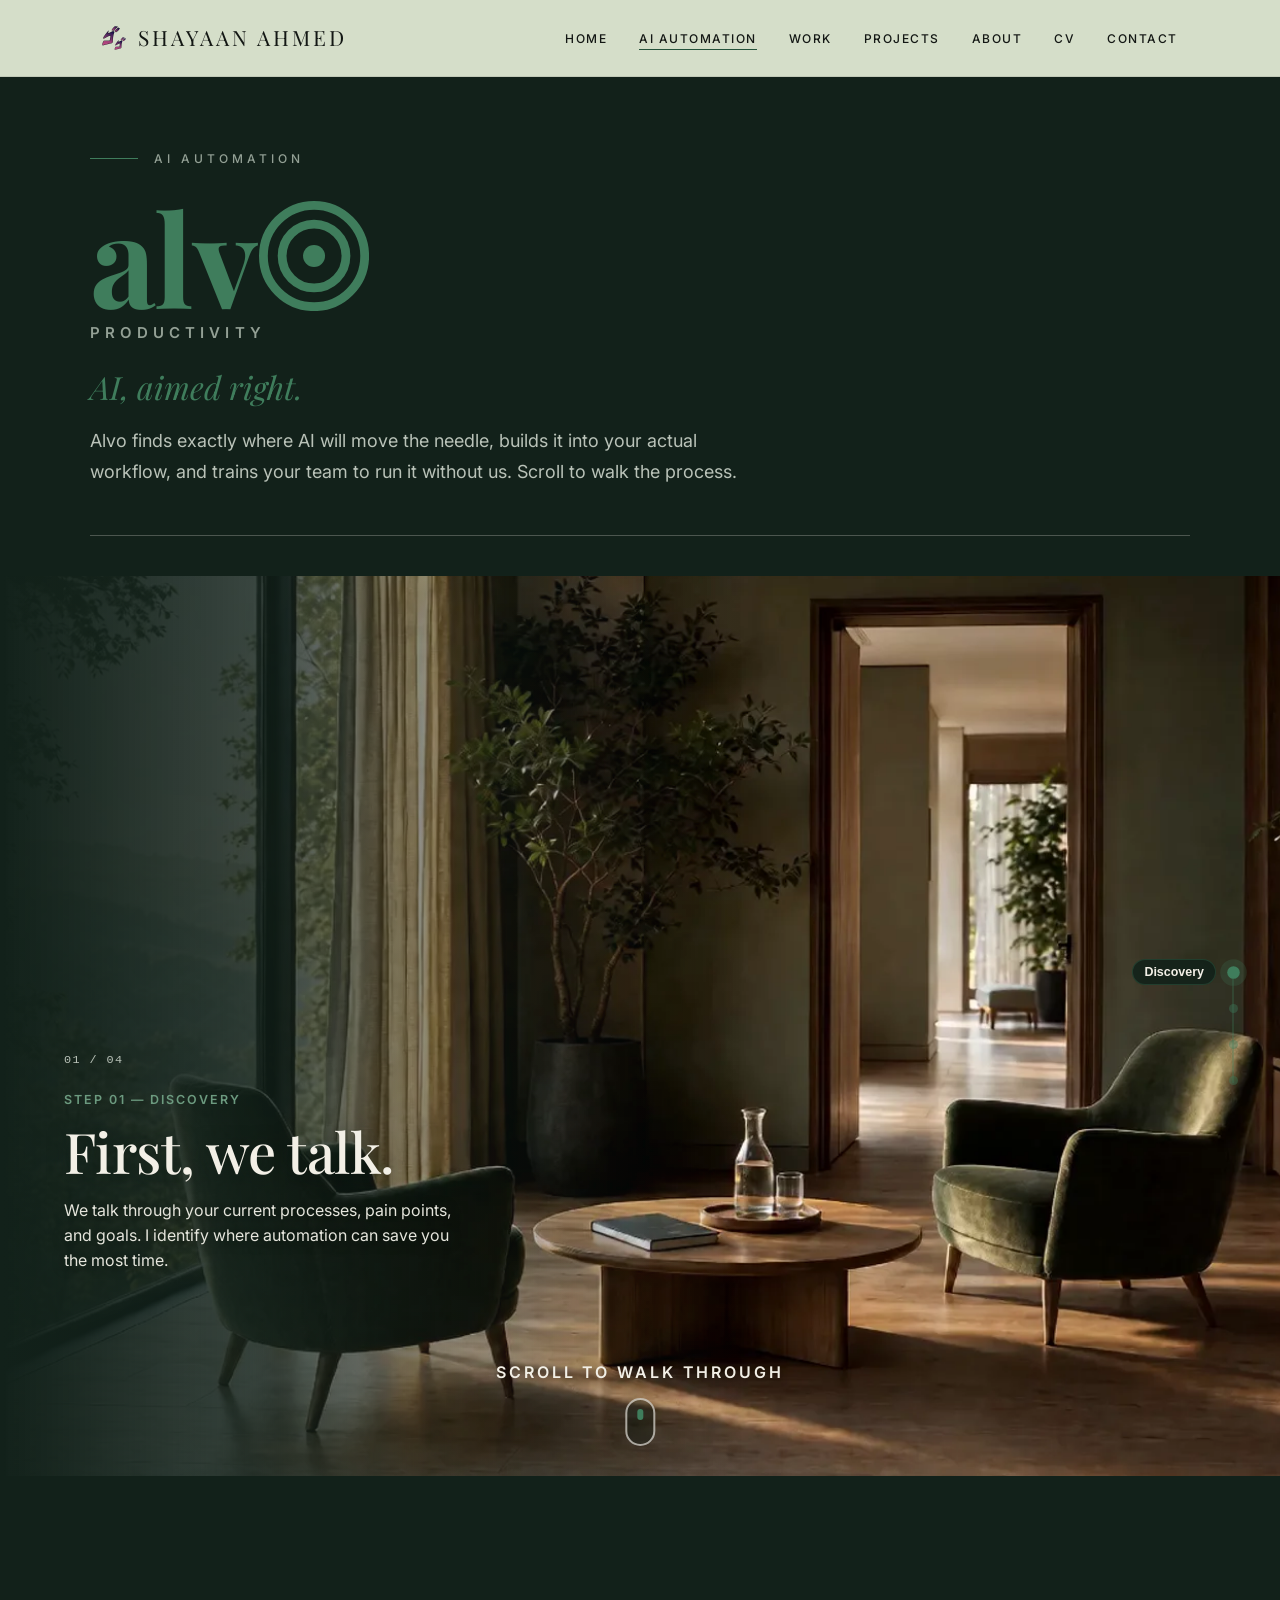
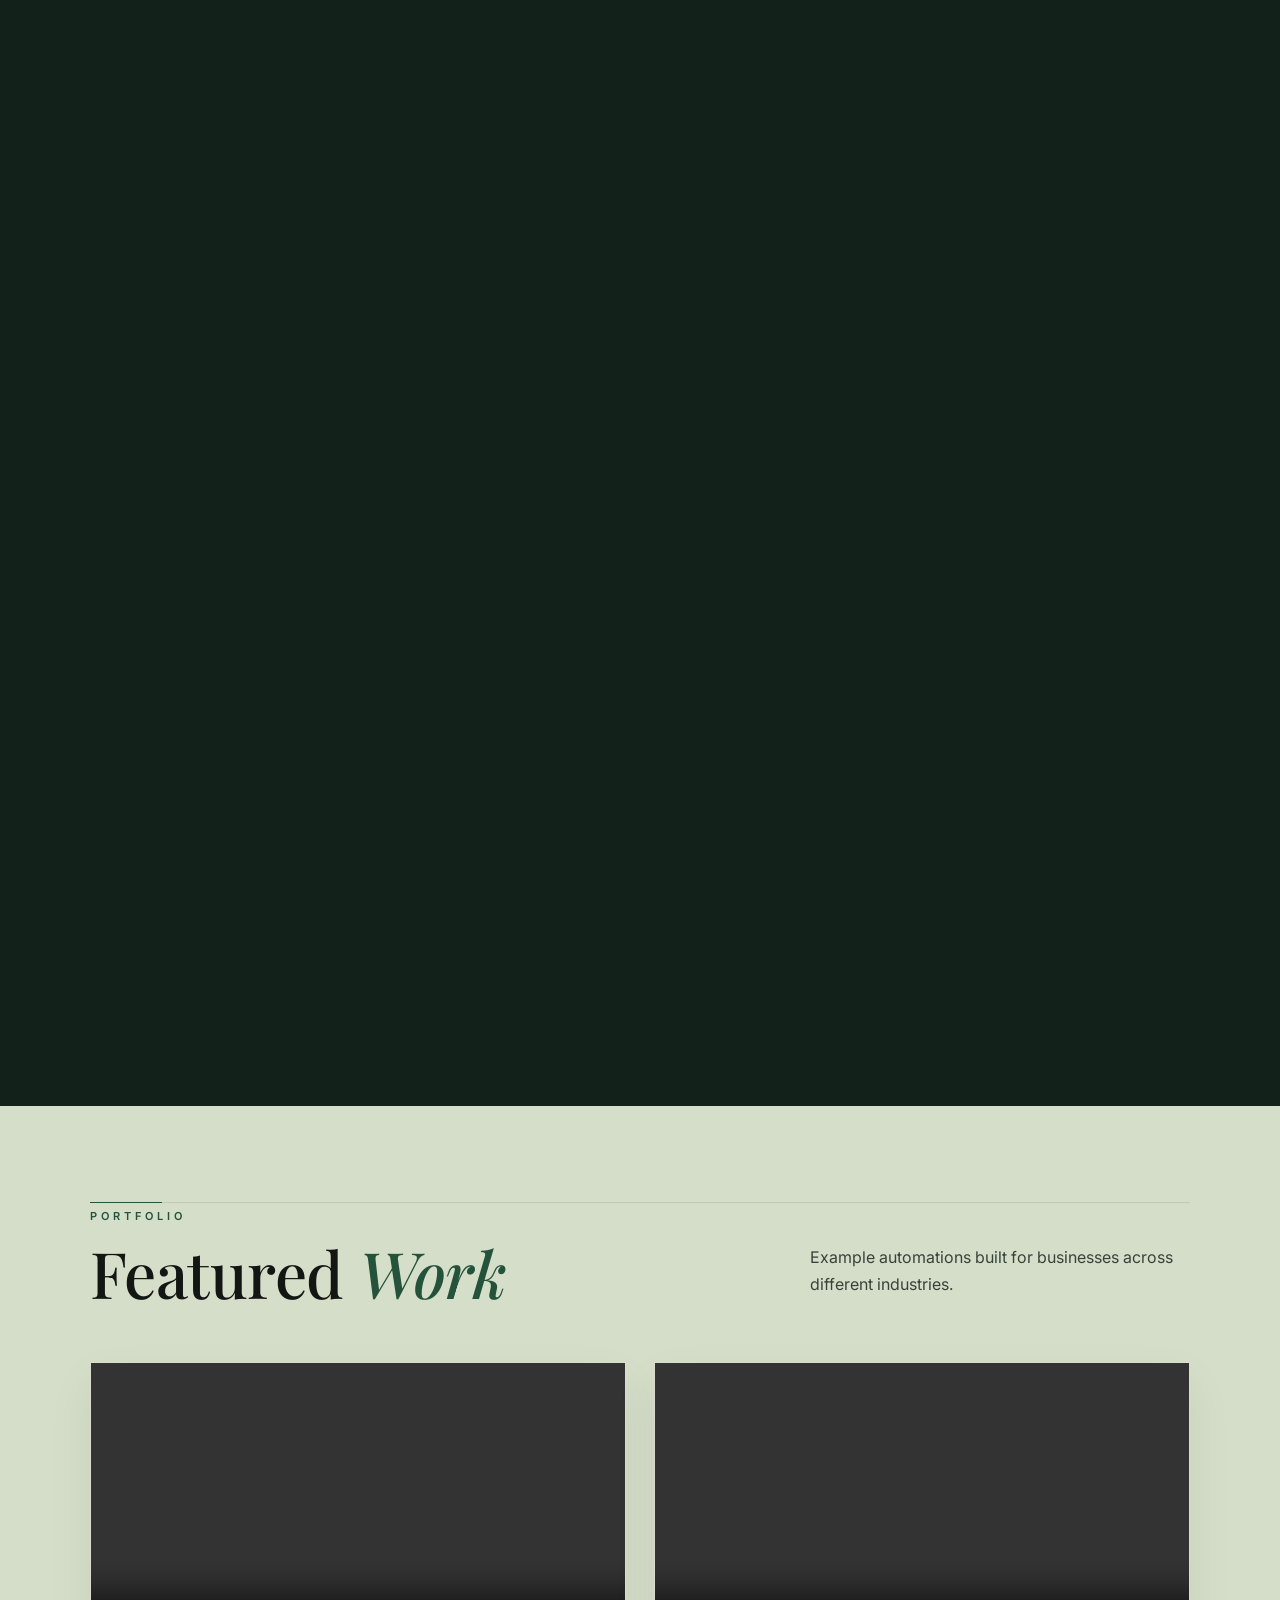
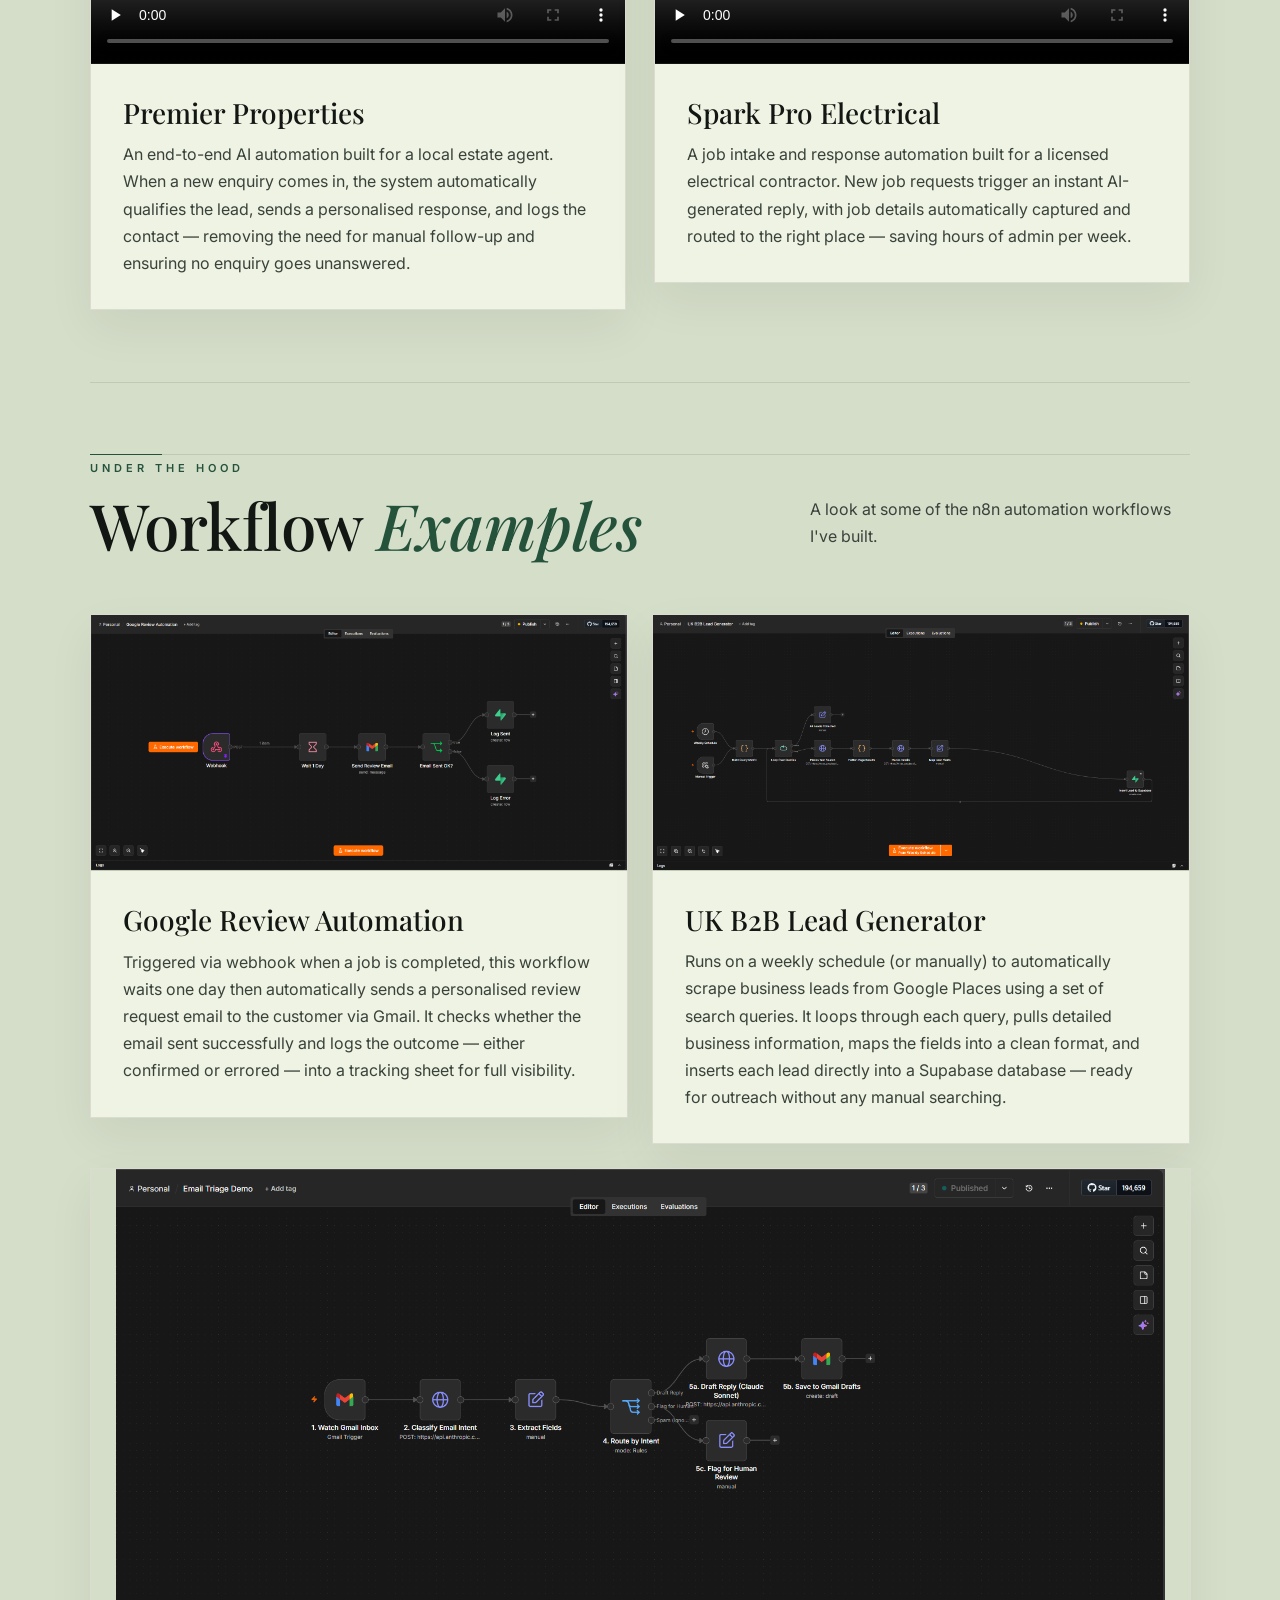
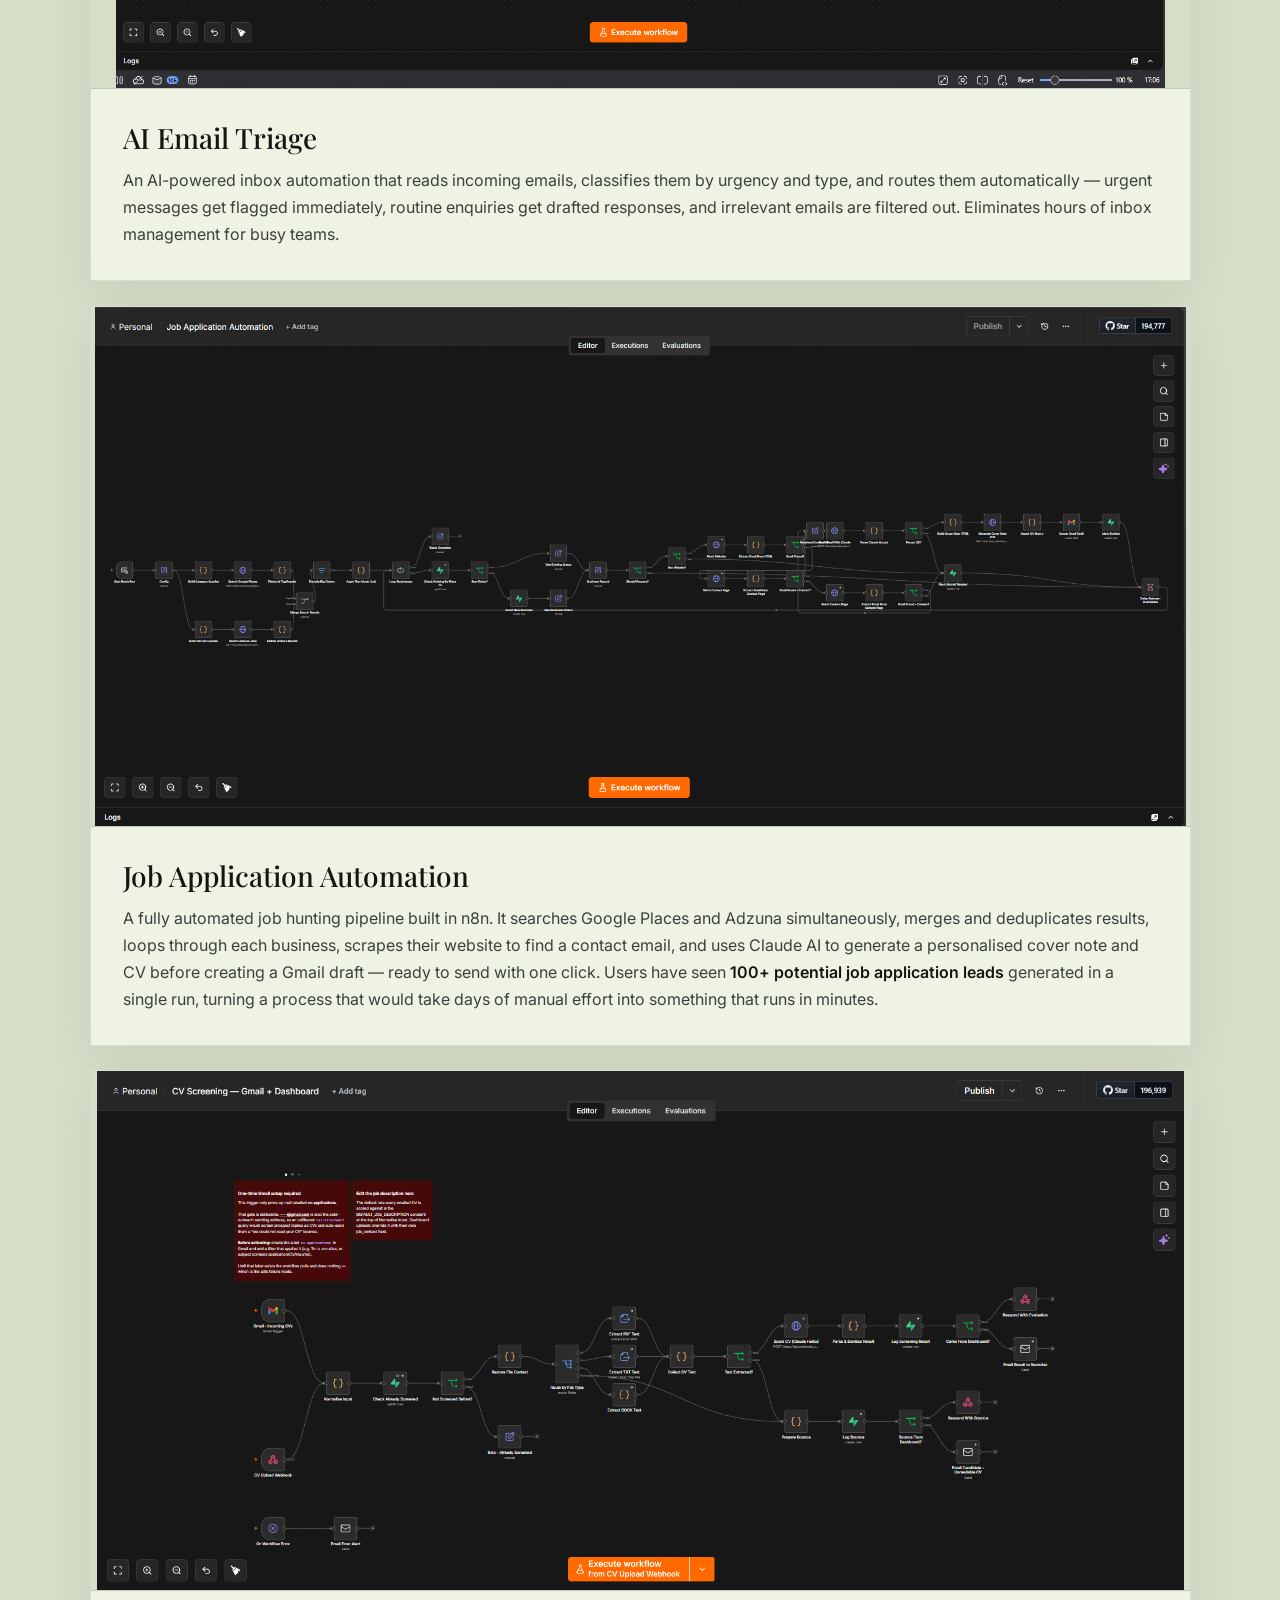
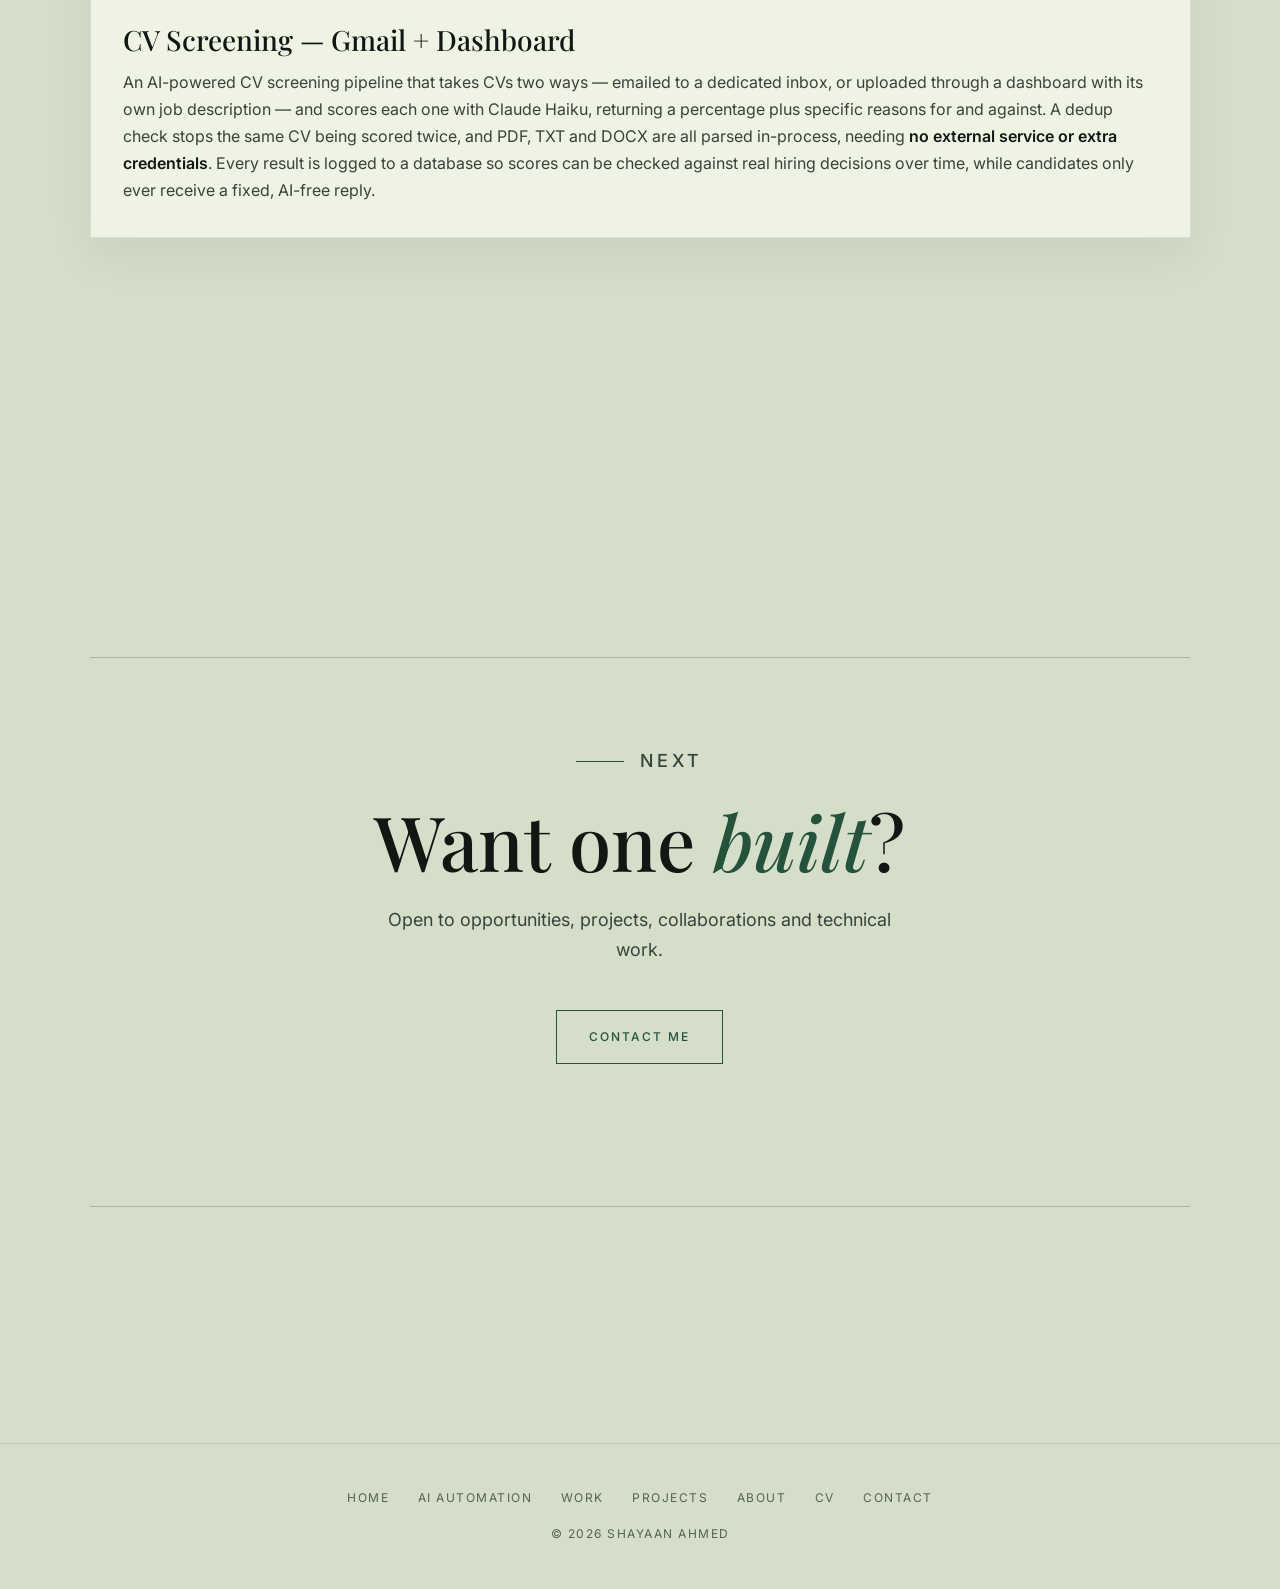
==== automation.html @ e262c00b "Add CV Screening (Gmail + Dashboard) showcase card to home + automation pages Co-Authored-By: Claude" ====
<!DOCTYPE html>
<html lang="en">
<head>
    <meta charset="UTF-8">
    <meta name="viewport" content="width=device-width, initial-scale=1.0">
    <meta name="description" content="AI Automation with Shayaan Ahmed — a scroll-driven walkthrough of the process, from discovery to handover.">
    <title>AI Automation | Shayaan Ahmed</title>
    <link rel="canonical" href="https://shayaanahm.github.io/automation.html">
    <meta property="og:type" content="website">
    <meta property="og:title" content="AI Automation | Shayaan Ahmed">
    <meta property="og:description" content="AI Automation with Shayaan Ahmed — a scroll-driven walkthrough of the process, from discovery to handover.">
    <meta property="og:url" content="https://shayaanahm.github.io/automation.html">
    <meta property="og:image" content="https://shayaanahm.github.io/me-outdoors.jpg">
    <meta name="twitter:card" content="summary_large_image">
    <meta name="twitter:title" content="AI Automation | Shayaan Ahmed">
    <meta name="twitter:description" content="AI Automation with Shayaan Ahmed — a scroll-driven walkthrough of the process, from discovery to handover.">
    <meta name="twitter:image" content="https://shayaanahm.github.io/me-outdoors.jpg">
    <link rel="preconnect" href="https://fonts.googleapis.com">
    <link rel="preconnect" href="https://fonts.gstatic.com" crossorigin>
    <link rel="stylesheet" href="https://fonts.googleapis.com/css2?family=Inter:wght@400;500;600;700&family=Playfair+Display:ital,wght@0,500;0,600;0,700;1,500;1,600&display=swap">
    <link rel="stylesheet" href="style.css">
    <link rel="stylesheet" href="home.css">
    <!-- Cloudflare Web Analytics -->
    <script type='module' src='https://static.cloudflareinsights.com/beacon.min.js' data-cf-beacon='{"token": "49c367f5f02a4841b81947715812f661"}'></script>
    <!-- End Cloudflare Web Analytics -->
</head>
<body>

<nav class="navbar">
    <a class="logo" href="index.html">
        <img src="JJBA.png" alt="Logo">
        <span>Shayaan Ahmed</span>
    </a>
    <div class="nav-links">
        <a href="index.html">Home</a>
        <a href="automation.html">AI Automation</a>
        <a href="#work">Work</a>
        <a href="index.html#projects">Projects</a>
        <a href="index.html#about">About</a>
        <a href="cv.html">CV</a>
        <a href="contact.html">Contact</a>
    </div>
</nav>

<!-- ===== AI Automation — the walkthrough =====
     Moved off the homepage 2026-07-17: this page exists to hold the
     walkthrough on its own, the way contact.html holds contact.
     world-scrub.js mounts the scrub engine into #world: a sticky 100vh
     view + a tall track; scroll drives the camera through one continuous
     photoreal walk of the process (Discovery → Design → Build →
     Handover; the last stop introduces the owner). Config lives with the
     scripts at the end of <body>. Copy = the real How It Works.

     The header strip is dark so it flows straight into the dark
     walkthrough below it — one continuous chapter, as it read on the
     homepage.
-->
<main>
    <!-- #automation stays scoped to the dark chapter (intro strip + world):
         home.css paints #automation with --panel, so anything inside it sits
         on dark. The closing band below is deliberately outside it — on dark
         its accent-outlined buttons would be green-on-dark-green. -->
    <section id="automation" aria-label="AI Automation — how I work, as a walkthrough">
        <div class="automation-intro panel-dark">
            <div class="container automation-intro-inner">
                <!-- Alvo Productivity brand lockup. Geometry is the real mark
                     from alvo/brand/logo/alvo-mark.svg (rings r92/r58/r20,
                     stroke 16) — the last letter of "alvo" IS the target mark.
                     Deliberately drawn in currentColor so it inherits this
                     site's accent green: the brand's terracotta #B5562C is NOT
                     imported, per the owner — brand identity, portfolio palette. -->
                <div class="page-header alvo-header reveal">
                    <p class="small-label">AI Automation</p>

                    <h1 class="alvo-lockup">
                        <span class="alvo-wordmark">
                            alv<svg class="alvo-mark" viewBox="0 0 200 200" aria-hidden="true" focusable="false">
                                <circle cx="100" cy="100" r="92" fill="none" stroke="currentColor" stroke-width="16"/>
                                <circle cx="100" cy="100" r="58" fill="none" stroke="currentColor" stroke-width="16"/>
                                <circle cx="100" cy="100" r="20" fill="currentColor"/>
                            </svg>
                        </span>
                        <span class="sr-only">Alvo Productivity</span>
                        <span class="alvo-suffix" aria-hidden="true">Productivity</span>
                    </h1>

                    <p class="alvo-tagline">AI, aimed right.</p>

                    <p class="section-intro">
                        Alvo finds exactly where AI will move the needle, builds it into your
                        actual workflow, and trains your team to run it without us.
                        Scroll to walk the process.
                    </p>
                </div>
            </div>
        </div>

        <div id="world"></div>
    </section>

    <!-- ============ Featured Work ============
         Moved off the homepage 2026-07-17: the walkthrough explains the
         process, so the systems it produces belong directly after it. -->
    <section id="work" class="work-section">
        <div class="container">
            <div class="section-row tight reveal">
                <h2 class="section-heading" data-label="Portfolio">Featured <em>Work</em></h2>
                <p class="section-sub">Example automations built for businesses across different industries.</p>
            </div>

            <div class="grid-2 work-grid">
                <div class="card media-card reveal">
                    <div class="work-media">
                        <!-- No poster: the source recording has a screen-recorder
                             HUD (stop button, timer) burned into every single
                             frame, start to end, so no frame extraction is
                             clean. preload="none" alone keeps the byte savings —
                             video downloads nothing until the visitor presses play. -->
                        <video controls preload="none" playsinline>
                            <source src="premier-properties.mp4" type="video/mp4">
                            Your browser does not support the video tag.
                        </video>
                    </div>
                    <div class="media-body">
                        <h3>Premier Properties</h3>
                        <p>An end-to-end AI automation built for a local estate agent. When a new enquiry comes in, the system automatically qualifies the lead, sends a personalised response, and logs the contact — removing the need for manual follow-up and ensuring no enquiry goes unanswered.</p>
                    </div>
                </div>
                <div class="card media-card reveal">
                    <div class="work-media">
                        <video controls preload="none" playsinline>
                            <source src="spark-pro-electrical.mp4" type="video/mp4">
                            Your browser does not support the video tag.
                        </video>
                    </div>
                    <div class="media-body">
                        <h3>Spark Pro Electrical</h3>
                        <p>A job intake and response automation built for a licensed electrical contractor. New job requests trigger an instant AI-generated reply, with job details automatically captured and routed to the right place — saving hours of admin per week.</p>
                    </div>
                </div>
            </div>
        </div>
    </section>

    <!-- ============ Workflow Examples ============
         Deliberately duplicated: this section also stays on the homepage.
         Edit BOTH copies, or they drift. -->
    <section id="workflows" class="wf-section">
        <div class="container">
            <div class="section-row reveal">
                <h2 class="section-heading" data-label="Under the Hood">Workflow <em>Examples</em></h2>
                <p class="section-sub">A look at some of the n8n automation workflows I've built.</p>
            </div>

            <div class="grid-2 wf-grid">
                <div class="card media-card reveal">
                    <img src="google-review-automation.png" alt="Google Review Automation workflow" loading="lazy" decoding="async" width="1872" height="890">
                    <div class="media-body">
                        <h3>Google Review Automation</h3>
                        <p>Triggered via webhook when a job is completed, this workflow waits one day then automatically sends a personalised review request email to the customer via Gmail. It checks whether the email sent successfully and logs the outcome — either confirmed or errored — into a tracking sheet for full visibility.</p>
                    </div>
                </div>
                <div class="card media-card reveal">
                    <img src="uk-b2b-lead-generator.png" alt="UK B2B Lead Generator workflow" loading="lazy" decoding="async" width="1867" height="886">
                    <div class="media-body">
                        <h3>UK B2B Lead Generator</h3>
                        <p>Runs on a weekly schedule (or manually) to automatically scrape business leads from Google Places using a set of search queries. It loops through each query, pulls detailed business information, maps the fields into a clean format, and inserts each lead directly into a Supabase database — ready for outreach without any manual searching.</p>
                    </div>
                </div>
                <div class="card media-card wide-card reveal">
                    <img src="email-triage-demo.png" alt="Email Triage Automation workflow" loading="lazy" decoding="async" width="1867" height="923">
                    <div class="media-body">
                        <h3>AI Email Triage</h3>
                        <p>An AI-powered inbox automation that reads incoming emails, classifies them by urgency and type, and routes them automatically — urgent messages get flagged immediately, routine enquiries get drafted responses, and irrelevant emails are filtered out. Eliminates hours of inbox management for busy teams.</p>
                    </div>
                </div>
                <div class="card media-card wide-card reveal">
                    <img src="job-application-automation.png" alt="Job Application Automation workflow" loading="lazy" decoding="async" width="1870" height="889">
                    <div class="media-body">
                        <h3>Job Application Automation</h3>
                        <p>A fully automated job hunting pipeline built in n8n. It searches Google Places and Adzuna simultaneously, merges and deduplicates results, loops through each business, scrapes their website to find a contact email, and uses Claude AI to generate a personalised cover note and CV before creating a Gmail draft — ready to send with one click. Users have seen <strong>100+ potential job application leads</strong> generated in a single run, turning a process that would take days of manual effort into something that runs in minutes.</p>
                    </div>
                </div>
                <div class="card media-card wide-card reveal">
                    <img src="cv-screening-automation.png" alt="CV Screening automation workflow" loading="lazy" decoding="async" width="1773" height="846">
                    <div class="media-body">
                        <h3>CV Screening — Gmail + Dashboard</h3>
                        <p>An AI-powered CV screening pipeline that takes CVs two ways — emailed to a dedicated inbox, or uploaded through a dashboard with its own job description — and scores each one with Claude Haiku, returning a percentage plus specific reasons for and against. A dedup check stops the same CV being scored twice, and PDF, TXT and DOCX are all parsed in-process, needing <strong>no external service or extra credentials</strong>. Every result is logged to a database so scores can be checked against real hiring decisions over time, while candidates only ever receive a fixed, AI-free reply.</p>
                    </div>
                </div>
            </div>
        </div>
    </section>

    <section class="closing">
        <div class="container">
            <div class="cta-band reveal">
                <p class="small-label">Next</p>
                <h2>Want one <em>built</em>?</h2>
                <p>Open to opportunities, projects, collaborations and technical work.</p>
                <p class="page-actions">
                    <a class="button button--accent" href="contact.html">Contact Me</a>
                </p>
            </div>
        </div>
    </section>
</main>


<footer class="footer">
    <div class="footer-links">
        <a href="index.html">Home</a>
        <a href="automation.html">AI Automation</a>
        <a href="#work">Work</a>
        <a href="index.html#projects">Projects</a>
        <a href="index.html#about">About</a>
        <a href="cv.html">CV</a>
        <a href="contact.html">Contact</a>
    </div>
    <p>&copy; 2026 Shayaan Ahmed</p>
</footer>

<script src="world-scrub.js"></script>
<script src="script.js"></script>
<script>
// The AI Automation walkthrough: one continuous photoreal walk, scroll-
// scrubbed. Step copy is the real "How It Works"; the last stop
// introduces the owner. Track lengths trimmed — the earlier pacing was
// reported as taking too long to get through.
mountScrollWorld(document.getElementById('world'), {
    hint: 'scroll to walk through',
    diveScroll: 1.45,
    crossfade: 0.1,
    sections: [
        {
            id: 'sw-discovery', label: 'Discovery',
            still: 'world/discovery.webp',
            clip: 'world/discovery.mp4', clipMobile: 'world/discovery-m.mp4',
            accent: '#3f7d5c', scroll: 1.6, linger: 0.35,
            eyebrow: 'Step 01 — Discovery', title: 'First, we talk.',
            body: 'We talk through your current processes, pain points, and goals. I identify where automation can save you the most time.'
        },
        {
            id: 'sw-design', label: 'Design',
            still: 'world/design.webp',
            clip: 'world/design.mp4', clipMobile: 'world/design-m.mp4',
            accent: '#3f7d5c', linger: 0.3,
            eyebrow: 'Step 02 — Design', title: 'Then I map the system.',
            body: 'I map out the automation architecture — tools, triggers, logic, and integrations — and walk you through the plan before building anything.'
        },
        {
            id: 'sw-build', label: 'Build',
            still: 'world/build.webp',
            clip: 'world/build.mp4', clipMobile: 'world/build-m.mp4',
            // Was falling through to diveScroll (1.45) — the shortest leg of the
            // four, which rushed the walk through the build lab. Longest now.
            accent: '#3f7d5c', scroll: 1.95, linger: 0.3,
            eyebrow: 'Step 03 — Build', title: 'Then I build it.',
            body: 'I build and test the workflow end-to-end, handling edge cases and making sure everything runs reliably.'
        },
        {
            id: 'sw-handover', label: 'Handover',
            still: 'world/handover.webp',
            clip: 'world/handover.mp4', clipMobile: 'world/handover-m.mp4',
            accent: '#3f7d5c', scroll: 1.7, linger: 0.4,
            eyebrow: 'Step 04 — Handover', title: "Yours to keep. I'm Shayaan.",
            body: 'I hand over the finished system with documentation so you can understand and maintain it — or I can manage it ongoing.',
            cta: { primary: { label: 'Meet me', href: 'index.html#about' }, secondary: { label: 'Get in touch', href: 'contact.html' } }
        }
    ],
    connectors: []
});
</script>
</body>
</html>
---- style.css ----
/* Google Fonts is loaded from <head> via preconnect + <link rel="stylesheet">
   on every page, not @import here. @import is the slowest way to pull in a
   webfont: the browser has to fetch and parse this file, discover the
   import, fetch Google's CSS from fonts.googleapis.com, then discover the
   actual font URLs and fetch THOSE from a second origin, fonts.gstatic.com —
   three serial round trips with no head start. A <link> in <head> lets the
   browser discover and start that chain immediately, in parallel with
   everything else, and the preconnect hints remove the connection-setup cost
   from the critical path entirely. */

/* ============================================================
   Design tokens — editorial layout system.
   2026-07-16: ivory / near-black / deep forest green + dark panels
   (--panel*); Playfair headings kept.
   ============================================================ */
:root {
    /* 2026-07-16 palette: sage ground + near-black ink + deep forest
       green. The world section is dark full-bleed photoreal, so the
       page ground no longer needs to match any clip background. */
    --bg: #d5dec9;
    --bg-card: #eff3e3;
    --ink: #131714;
    --ink-soft: #39423b;
    --ink-muted: #576156;
    --line: rgba(20, 24, 26, 0.1);
    --line-strong: rgba(20, 24, 26, 0.22);
    --accent: #24523b;
    --accent-soft: rgba(36, 82, 59, 0.08);
    --accent-bright: #3f7d5c;
    --panel: #12211a;
    --panel-ink: #f2efe6;
    --panel-ink-soft: #b9c2b8;
    --shadow: 0 18px 45px rgba(10, 20, 15, 0.06);
    --shadow-hover: 0 28px 60px rgba(10, 20, 15, 0.12);
    --ease: cubic-bezier(0.22, 1, 0.36, 1);
}

* {
    margin: 0;
    padding: 0;
    box-sizing: border-box;
}

html {
    scroll-behavior: smooth;
}

body {
    background: var(--bg);
    color: var(--ink);
    font-family: 'Inter', sans-serif;
    line-height: 1.7;
    -webkit-font-smoothing: antialiased;
}

::selection {
    background: var(--ink);
    color: var(--bg);
}

/* ---------- Navigation ---------- */
.navbar {
    width: 100%;
    padding: 20px 8%;
    display: flex;
    justify-content: space-between;
    align-items: center;
    /* solid-ish bg instead of backdrop-filter: blur is a per-scroll-frame
       repaint and the main source of scroll jank on integrated GPUs */
    background: var(--bg);
    border-bottom: 1px solid var(--line);
    position: sticky;
    top: 0;
    z-index: 999;
}

.logo {
    display: flex;
    align-items: center;
    gap: 12px;
    font-family: 'Playfair Display', serif;
    font-size: 21px;
    letter-spacing: 3px;
    text-transform: uppercase;
    color: var(--ink);
    text-decoration: none;
    flex-shrink: 0;
    transition: opacity 0.3s;
}

.logo:hover {
    opacity: 0.7;
}

.logo img {
    width: 24px;
    height: 24px;
    min-width: 24px;
    object-fit: contain;
    display: block;
}

.logo span {
    white-space: nowrap;
}

.nav-links a {
    color: var(--ink);
    text-decoration: none;
    margin-left: 28px;
    font-size: 12px;
    font-weight: 500;
    letter-spacing: 1.5px;
    text-transform: uppercase;
    position: relative;
    padding-bottom: 4px;
    transition: color 0.3s;
}

.nav-links a::after {
    content: "";
    width: 0;
    height: 1px;
    background: var(--accent);
    position: absolute;
    left: 0;
    bottom: 0;
    transition: width 0.35s var(--ease);
}

.nav-links a:hover::after,
.nav-links a.active::after {
    width: 100%;
}

.nav-links a.active {
    color: var(--ink);
}

/* ---------- Layout ---------- */
.container {
    width: 86%;
    max-width: 1180px;
    margin: auto;
    padding: 96px 0;
}

/* ---------- Small label (editorial kicker with dash) ---------- */
/* Visually hidden but still read aloud — for text a sighted reader gets from
   a graphic (e.g. the Alvo lockup, where the logo carries the name). */
.sr-only {
    position: absolute;
    width: 1px;
    height: 1px;
    padding: 0;
    margin: -1px;
    overflow: hidden;
    clip: rect(0, 0, 0, 0);
    white-space: nowrap;
    border: 0;
}

.small-label {
    font-size: 12px;
    letter-spacing: 4px;
    text-transform: uppercase;
    margin-bottom: 32px;
    color: var(--ink-muted);
    font-weight: 500;
    display: flex;
    align-items: center;
    gap: 16px;
}

.small-label::before {
    content: "";
    width: 48px;
    height: 1px;
    background: var(--accent);
    flex-shrink: 0;
}

/* ---------- Hero (asymmetric editorial) ---------- */
.hero {
    min-height: 84vh;
    display: flex;
    align-items: center;
    position: relative;
}

.hero-grid {
    display: grid;
    grid-template-columns: 1fr 260px;
    gap: 64px;
    align-items: end;
    width: 100%;
}

.hero h1 {
    font-family: 'Playfair Display', serif;
    font-size: clamp(60px, 10vw, 132px);
    line-height: 0.98;
    font-weight: 500;
    letter-spacing: -1px;
    margin-bottom: 40px;
}

.hero h1 em {
    font-style: italic;
    color: var(--accent);
}

.hero p {
    max-width: 560px;
    font-size: 19px;
    color: var(--ink-soft);
}

.hero-buttons {
    margin-top: 48px;
    display: flex;
    flex-wrap: wrap;
    gap: 12px;
}

.hero-meta {
    border-left: 1px solid var(--line-strong);
    padding-left: 32px;
    padding-bottom: 8px;
    display: flex;
    flex-direction: column;
    gap: 24px;
}

.hero-meta .meta-item .k {
    font-size: 11px;
    letter-spacing: 3px;
    text-transform: uppercase;
    color: var(--ink-muted);
    display: block;
    margin-bottom: 4px;
}

.hero-meta .meta-item .v {
    font-family: 'Playfair Display', serif;
    font-style: italic;
    font-size: 19px;
}

/* .hero-scroll lives entirely in home.css now — this used to be a second,
   conflicting definition (position/placement here, "bigger" treatment
   layered on top in home.css) that never got reconciled when home.css's
   later pass didn't set its own position, so it silently inherited this
   block's `left: 0` and ended up pinned flush to the container's left edge
   as a bordered pill button — reading as a stray extra CTA competing with
   the real hero buttons above it, not a scroll cue. One rule, one place. */

/* Staggered hero entrance */
.hero-copy > *,
.hero-meta > * {
    opacity: 0;
    transform: translateY(26px);
    animation: rise 0.9s var(--ease) forwards;
}

.hero-copy > *:nth-child(1) { animation-delay: 0.05s; }
.hero-copy > *:nth-child(2) { animation-delay: 0.18s; }
.hero-copy > *:nth-child(3) { animation-delay: 0.32s; }
.hero-copy > *:nth-child(4) { animation-delay: 0.46s; }
.hero-meta > *:nth-child(1) { animation-delay: 0.5s; }
.hero-meta > *:nth-child(2) { animation-delay: 0.6s; }
.hero-meta > *:nth-child(3) { animation-delay: 0.7s; }

@keyframes rise {
    to { opacity: 1; transform: translateY(0); }
}

/* ---------- Buttons ---------- */
.button {
    display: inline-block;
    padding: 16px 32px;
    border: 1px solid var(--ink);
    color: var(--ink);
    text-decoration: none;
    font-size: 12px;
    font-weight: 500;
    letter-spacing: 2px;
    text-transform: uppercase;
    position: relative;
    overflow: hidden;
    z-index: 1;
    transition: color 0.35s var(--ease);
}

.button::before {
    content: "";
    position: absolute;
    inset: 0;
    background: var(--ink);
    transform: scaleY(0);
    transform-origin: bottom;
    transition: transform 0.35s var(--ease);
    z-index: -1;
}

.button:hover {
    color: var(--bg);
}

.button:hover::before {
    transform: scaleY(1);
}

/* Accent variant — still outlined; used for the single primary CTA of a page */
.button--accent {
    border-color: var(--accent);
    color: var(--accent);
}

.button--accent::before {
    background: var(--accent);
}

.button--accent:hover {
    color: #fff;
}

/* ---------- Page header (editorial, left-aligned) ---------- */
.page-title {
    font-family: 'Playfair Display', serif;
    font-size: clamp(52px, 8vw, 104px);
    font-weight: 500;
    line-height: 1.0;
    letter-spacing: -0.5px;
    margin-bottom: 24px;
}

.page-title em {
    font-style: italic;
    color: var(--accent);
}

.section-intro {
    max-width: 680px;
    margin-bottom: 64px;
    font-size: 18px;
    color: var(--ink-soft);
}

.page-header {
    padding-bottom: 48px;
    border-bottom: 1px solid var(--line-strong);
    margin-bottom: 72px;
}

.page-header .section-intro {
    margin-bottom: 0;
}

.page-header .page-actions {
    margin-top: 40px;
}

/* ---------- Section headings (editorial row) ---------- */
.section-row {
    display: flex;
    justify-content: space-between;
    align-items: end;
    gap: 32px;
    margin: 96px 0 56px;
}

.section-row:first-child,
.section-row.tight {
    margin-top: 0;
}

.section-heading {
    font-family: 'Playfair Display', serif;
    font-size: clamp(38px, 5.5vw, 64px);
    font-weight: 500;
    line-height: 1.05;
    letter-spacing: -0.5px;
}

.section-heading::before {
    content: attr(data-label);
    display: block;
    font-family: 'Inter', sans-serif;
    font-size: 11px;
    font-weight: 600;
    letter-spacing: 4px;
    text-transform: uppercase;
    color: var(--accent);
    margin-bottom: 16px;
}

.section-sub {
    max-width: 380px;
    font-size: 16px;
    color: var(--ink-soft);
    padding-bottom: 8px;
}

/* ---------- Index rows (editorial list) ---------- */
.index-list {
    border-top: 1px solid var(--line-strong);
}

.index-row {
    display: grid;
    grid-template-columns: 96px 1fr 1.2fr 48px;
    gap: 40px;
    align-items: center;
    padding: 48px 0;
    border-bottom: 1px solid var(--line-strong);
    text-decoration: none;
    color: var(--ink);
    position: relative;
    transition: background 0.4s;
}

/* slide the CONTENT with a transform (GPU) — never animate padding (reflow) */
.index-row > * {
    transition: transform 0.4s var(--ease);
    will-change: transform;
}

.index-row:hover {
    background: var(--accent-soft);
}

.index-row:hover > * {
    transform: translateX(24px);
}

.index-num {
    font-family: 'Playfair Display', serif;
    font-style: italic;
    font-size: 20px;
    color: var(--accent);
}

.index-row h3 {
    font-family: 'Playfair Display', serif;
    font-size: clamp(26px, 3.4vw, 40px);
    font-weight: 500;
    line-height: 1.1;
    letter-spacing: -0.3px;
}

.index-body p {
    color: var(--ink-soft);
    font-size: 15.5px;
}

.index-arrow {
    font-size: 22px;
    color: var(--ink-muted);
    justify-self: end;
    transition: transform 0.4s var(--ease), color 0.4s;
}

.index-row:hover .index-arrow {
    transform: translateX(24px) translate(4px, -4px);
    color: var(--accent);
}

/* ---------- Cards ---------- */
.card {
    background: var(--bg-card);
    border: 1px solid var(--line);
    padding: 40px;
    margin-bottom: 24px;
    box-shadow: var(--shadow);
    position: relative;
    transition: transform 0.45s var(--ease), border-color 0.45s var(--ease);
    will-change: transform;
}

/* hover shadow is a pre-rendered layer whose OPACITY animates —
   animating box-shadow itself repaints every frame and stutters */
.card::before {
    content: "";
    position: absolute;
    inset: 0;
    box-shadow: var(--shadow-hover);
    opacity: 0;
    transition: opacity 0.45s var(--ease);
    pointer-events: none;
}

.card::after {
    content: "";
    position: absolute;
    top: 0;
    left: 0;
    width: 100%;
    height: 2px;
    background: var(--accent);
    transform: scaleX(0);
    transform-origin: left;
    transition: transform 0.5s var(--ease);
}

.card:hover {
    transform: translateY(-5px);
    border-color: var(--line-strong);
}

.card:hover::before {
    opacity: 1;
}

.card:hover::after {
    transform: scaleX(1);
}

/* .card-heading / .card-subheading: same visual rule as .card h3/h4, for
   pages whose card is the page's only content level below its own h1 (cv,
   contact) — there's no section h2 above the card to make h3 correct there,
   so those pages promote to h2/h3 and carry an explicit class instead of
   relying on the tag. Pages that DO have a section h2 above their cards
   (index, automation) keep plain h3/h4 — leave those alone. */
.card h3,
.card-heading {
    font-family: 'Playfair Display', serif;
    font-size: 28px;
    font-weight: 500;
    margin-bottom: 12px;
    line-height: 1.2;
}

/* h3.card-subheading, not the bare class: the promoted entry headings on
   cv.html ARE <h3>s sitting inside a .card, so the bare class (0,1,0) loses
   the specificity tie to ".card h3" (0,1,1) above and silently renders as a
   28px Playfair section heading instead of a 15px uppercase label. The
   element selector brings it to the same (0,1,1) tier, so source order
   (this rule comes after) decides it correctly. */
.card h4,
h3.card-subheading {
    font-size: 15px;
    text-transform: uppercase;
    letter-spacing: 1.2px;
    margin-top: 24px;
    margin-bottom: 4px;
}

.card p {
    color: var(--ink-soft);
}

.card-number {
    font-family: 'Playfair Display', serif;
    font-style: italic;
    font-size: 18px;
    color: var(--accent);
    display: block;
    margin-bottom: 16px;
}

/* Media cards (videos / screenshots) */
.media-card {
    padding: 0;
    overflow: hidden;
}

.media-card::before,
.media-card::after {
    display: none;
}

.media-card video,
.media-card img {
    width: 100%;
    display: block;
    border-bottom: 1px solid var(--line);
}

.media-card img {
    transition: transform 0.6s var(--ease);
}

.media-card:hover img {
    transform: scale(1.02);
}

.media-card .media-body {
    padding: 32px;
}

/* ---------- Tags ---------- */
.tag {
    display: inline-block;
    border: 1px solid color-mix(in srgb, var(--accent) 35%, transparent);
    background: var(--accent-soft);
    color: var(--accent);
    padding: 8px 16px;
    margin: 8px 8px 0 0;
    font-size: 11px;
    font-weight: 600;
    letter-spacing: 1.2px;
    text-transform: uppercase;
    border-radius: 100px;
    transition: background 0.3s, color 0.3s, border-color 0.3s;
}

.tag:hover {
    background: var(--accent);
    color: var(--bg-card);
    border-color: var(--accent);
}

.tag-row {
    margin-top: 20px;
}

ul {
    margin-left: 24px;
    color: var(--ink-soft);
}

li {
    margin-bottom: 8px;
}

a {
    color: var(--ink);
}

/* ---------- Grids ---------- */
.grid-2 {
    display: grid;
    grid-template-columns: repeat(2, 1fr);
    gap: 24px;
}

.grid-2 .card {
    margin-bottom: 0;
}

.grid-2 .wide-card {
    grid-column: 1 / 3;
}

/* Legacy aliases */
.contact-grid,
.cv-grid {
    display: grid;
    grid-template-columns: repeat(2, 1fr);
    gap: 24px;
    margin-top: 48px;
}

.contact-grid .card,
.cv-grid .card {
    margin-bottom: 0;
}

.contact-grid .wide-card,
.cv-grid .wide-card {
    grid-column: 1 / 3;
}

.contact-grid .card {
    min-height: 216px;
    display: flex;
    flex-direction: column;
    justify-content: center;
}

.contact-label {
    font-size: 12px;
    letter-spacing: 3px;
    text-transform: uppercase;
    color: var(--ink-muted);
    margin-bottom: 12px;
}

.contact-grid a {
    font-size: 20px;
    word-break: break-word;
    text-decoration-thickness: 1px;
    text-underline-offset: 4px;
}

/* ---------- CV ---------- */
.skill-category {
    margin-bottom: 28px;
}

.skill-category:last-child {
    margin-bottom: 0;
}

/* .skill-category only exists on cv.html, so a direct tag rename (h4 -> h3,
   promoted alongside .card-subheading above) is safe here — no other page
   uses this class. */
.skill-category h3 {
    font-size: 13px;
    letter-spacing: 2.5px;
    text-transform: uppercase;
    margin-bottom: 16px;
    color: var(--ink-muted);
}

.experience-item {
    margin-bottom: 32px;
    padding-left: 24px;
    border-left: 2px solid var(--line);
    transition: border-color 0.4s;
}

.experience-item:hover {
    border-left-color: var(--accent);
}

.experience-item:last-child {
    margin-bottom: 0;
}

.experience-date {
    font-size: 12px;
    letter-spacing: 1.8px;
    text-transform: uppercase;
    color: var(--ink-muted);
    margin-bottom: 8px;
}

/* ---------- CTA band (editorial, hairline-framed — consistent with the page) ---------- */
.cta-band {
    text-align: center;
    margin-top: 112px;
    padding: 88px 40px;
    border-top: 1px solid var(--line-strong);
    border-bottom: 1px solid var(--line-strong);
}

.cta-band .small-label {
    justify-content: center;
    margin-bottom: 24px;
}

.cta-band h2 {
    font-family: 'Playfair Display', serif;
    font-size: clamp(40px, 6vw, 76px);
    font-weight: 500;
    line-height: 1.05;
    margin-bottom: 24px;
}

.cta-band h2 em {
    font-style: italic;
    color: var(--accent);
}

.cta-band p {
    max-width: 520px;
    margin: 0 auto 44px;
    font-size: 18px;
    color: var(--ink-soft);
}

.cta-band .button {
    border-color: var(--accent);
    color: var(--accent);
}

.cta-band .button::before {
    background: var(--accent);
}

.cta-band .button:hover {
    color: #fff;
}

/* ---------- Footer ---------- */
.footer {
    text-align: center;
    padding: 44px 8%;
    font-size: 12px;
    letter-spacing: 1.5px;
    text-transform: uppercase;
    color: var(--ink-muted);
    border-top: 1px solid var(--line);
}

.footer-links {
    margin-bottom: 16px;
}

.footer-links a {
    color: var(--ink-muted);
    text-decoration: none;
    margin: 0 12px;
    transition: color 0.3s;
}

.footer-links a:hover {
    color: var(--ink);
}

/* ---------- Scroll reveal ---------- */
.reveal {
    opacity: 0;
    transform: translateY(30px);
    transition: opacity 0.8s var(--ease), transform 0.8s var(--ease);
}

.reveal.visible {
    opacity: 1;
    transform: translateY(0);
}

.reveal:nth-child(2) { transition-delay: 0.08s; }
.reveal:nth-child(3) { transition-delay: 0.16s; }
.reveal:nth-child(4) { transition-delay: 0.24s; }

@media (prefers-reduced-motion: reduce) {
    .reveal, .hero-copy > *, .hero-meta > * {
        opacity: 1 !important;
        transform: none !important;
        animation: none !important;
        transition: none !important;
    }
}

/* ---------- Mobile ---------- */
@media (max-width: 760px) {
    .navbar {
        flex-direction: column;
        gap: 16px;
        padding: 20px 6%;
    }

    .logo {
        font-size: 19px;
        letter-spacing: 2.5px;
    }

    .nav-links {
        text-align: center;
    }

    .nav-links a {
        margin: 8px 12px;
        display: inline-block;
    }

    .container {
        width: 88%;
        padding: 64px 0;
    }

    .hero {
        min-height: 74vh;
    }

    .hero-grid {
        grid-template-columns: 1fr;
        gap: 40px;
    }

    .hero-meta {
        flex-direction: row;
        flex-wrap: wrap;
        gap: 24px;
        border-left: none;
        border-top: 1px solid var(--line-strong);
        padding: 24px 0 0;
    }

    .hero-scroll {
        display: none;
    }

    .page-header {
        padding-bottom: 32px;
        margin-bottom: 48px;
    }

    .section-row {
        flex-direction: column;
        align-items: flex-start;
        gap: 16px;
        margin: 64px 0 40px;
    }

    .section-sub {
        padding-bottom: 0;
    }

    .index-row {
        grid-template-columns: 1fr;
        gap: 12px;
        padding: 36px 0;
    }

    .index-arrow {
        display: none;
    }

    .index-row:hover > * {
        transform: none;
    }

    .card {
        padding: 28px;
    }

    .media-card .media-body {
        padding: 24px;
    }

    .grid-2,
    .contact-grid,
    .cv-grid {
        grid-template-columns: 1fr;
    }

    .grid-2 .wide-card,
    .contact-grid .wide-card,
    .cv-grid .wide-card {
        grid-column: 1;
    }

    .cta-band {
        padding: 64px 24px;
        margin-top: 80px;
    }
}
---- home.css ----
/* ============================================================
   home.css — homepage-only: the pin/parallax engine surface plus
   the one-page shell (progress bar, section rhythm, closing CTA).

   Loaded AFTER style.css, which still owns every token and every
   shared component (.container, .card, .media-card, .reveal, ...).
   Section-specific styling lives further down, per section.
   ============================================================ */

/* ---------- Anchor offset ----------
   The navbar is sticky, so an in-page jump would otherwise bury the
   section heading underneath it. */
[id] {
    scroll-margin-top: 88px;
}

/* ---------- Scroll progress bar ---------- */
#scroll-progress {
    position: fixed;
    top: 0;
    left: 0;
    height: 2px;
    width: 100%;
    background: var(--accent);
    transform: scaleX(0);
    transform-origin: 0 50%;
    z-index: 1000;
    pointer-events: none;
    will-change: transform;
}

/* ---------- Pinned sections ----------
   [data-pin] is the tall track; .pin-stage is the viewport-height
   sticky child that stays put while the track scrolls past. The
   engine writes --p (0-1) onto the stage every frame. */
[data-pin] {
    position: relative;
}

.pin-stage {
    position: sticky;
    top: 0;
    height: 100vh;
    overflow: hidden;
    display: flex;
    align-items: center;
    justify-content: center;
    --p: 0;
}

/* ---------- Parallax ---------- */
[data-parallax] {
    will-change: transform;
}

/* ---------- One-page section rhythm ---------- */
.home-section {
    padding: 120px 0;
    position: relative;
}

.home-section--tight {
    padding: 72px 0;
}

/* A hairline between chapters keeps the long scroll legible without
   boxing every section in. */
.home-section + .home-section::before {
    content: "";
    position: absolute;
    top: 0;
    left: 8%;
    right: 8%;
    height: 1px;
    background: var(--line);
}

/* ---------- Hero scroll cue ----------
   Full rule lives here now (was split across three blocks in two files —
   see style.css's history note). Centered under the hero, bottom-center
   being the conventional place for a scroll affordance, and deliberately
   NOT button-chromed: it sits directly under three real .button CTAs, so
   giving it a border/background/pill-radius made it read as a fourth
   competing button instead of a passive cue. Typography leans on the
   site's existing quiet eyebrow-label language (uppercase, letter-spaced,
   muted) instead. */
/* translateX(-50%) is baked into every step, not set as a separate static
   transform on .hero-scroll — an infinite transform animation replaces the
   whole transform value each frame, so a static translateX alongside it
   would get silently clobbered and the centering would snap off the moment
   the animation started. */
@keyframes hero-nudge {
    0%, 100% { transform: translateX(-50%) translateY(0); }
    50% { transform: translateX(-50%) translateY(6px); }
}

/* ---------- Closing CTA ---------- */
.closing {
    padding: 140px 0;
}

.closing .cta-band {
    text-align: center;
}

/* ---------- Mobile ---------- */
@media (max-width: 768px) {
    .home-section {
        padding: 80px 0;
    }

    .closing {
        padding: 92px 0;
    }

    [id] {
        scroll-margin-top: 72px;
    }
}

/* ---------- Reduced motion ----------
   Pins collapse to ordinary stacked content: the engine stops driving
   them, so the sticky stage must not trap content at 100vh. */
@media (prefers-reduced-motion: reduce) {
    [data-pin] {
        height: auto !important;
    }

    .pin-stage {
        position: static;
        height: auto;
        overflow: visible;
        display: block;
    }

    #scroll-progress {
        display: none;
    }

    .hero-scroll {
        animation: none;
    }

    [data-parallax] {
        transform: none !important;
    }
}
/* ============================================================
   narrative.css — scroll-spine sections for the single-page home.
   Covers: #hook and #services.
   Depends on tokens + classes from style.css (:root, .container,
   .small-label, .section-row, .section-heading, .section-sub,
   .card, .grid-2, .tag, .tag-row, .reveal). Nothing here
   redefines those — additions only, all prefixed.
   ============================================================ */

/* ------------------------------------------------------------
   1. THE HOOK
   ------------------------------------------------------------ */
.hook {
    position: relative;
    overflow: hidden; /* keeps the parallax glow from widening the page */
}

.hook-glow {
    position: absolute;
    top: -140px;
    right: -120px;
    width: 520px;
    height: 520px;
    max-width: 90vw;
    border-radius: 50%;
    background: radial-gradient(circle, var(--accent-soft) 0%, transparent 70%);
    pointer-events: none;
    z-index: 0;
}

.hook-inner {
    position: relative;
    z-index: 1;
}

.hook-title {
    font-family: 'Playfair Display', serif;
    font-size: clamp(38px, 6.6vw, 88px);
    font-weight: 500;
    line-height: 1.04;
    letter-spacing: -0.5px;
    max-width: 14ch;
    margin-bottom: 56px;
}

.hook-title em {
    font-style: italic;
    color: var(--accent);
}

.hook-cols {
    display: grid;
    grid-template-columns: repeat(2, minmax(0, 1fr));
    gap: 40px;
    max-width: 880px;
    padding-top: 36px;
    border-top: 1px solid var(--line-strong);
}

.hook-lead {
    font-size: 17px;
    color: var(--ink-soft);
}

.hook-turn {
    margin-top: 64px;
    max-width: 20ch;
    font-family: 'Playfair Display', serif;
    font-size: clamp(24px, 3.4vw, 40px);
    font-weight: 500;
    line-height: 1.25;
}

.hook-turn em {
    font-style: italic;
    color: var(--accent);
}

.hook-foot {
    margin-top: 24px;
    max-width: 520px;
    font-size: 16px;
    color: var(--ink-muted);
}

/* ------------------------------------------------------------
   3. SERVICES
   ------------------------------------------------------------ */
.svc-grid > .reveal:nth-child(1) { transition-delay: 0s; }
.svc-grid > .reveal:nth-child(2) { transition-delay: 0.07s; }
.svc-grid > .reveal:nth-child(3) { transition-delay: 0.14s; }
.svc-grid > .reveal:nth-child(4) { transition-delay: 0.21s; }
.svc-grid > .reveal:nth-child(5) { transition-delay: 0.28s; }

.svc-grid .card h3 {
    padding-right: 8px;
}

/* ------------------------------------------------------------
   Static fallback for the pinned track.
   Used on narrow viewports (four steps will not fit legibly in
   100vh at 375px) and under reduced motion, where the engine
   disables pinning and never writes --p.
   ------------------------------------------------------------ */
@media (max-width: 760px) {
    .hook-cols {
        grid-template-columns: 1fr;
        gap: 20px;
    }

    .hook-title {
        max-width: none;
        margin-bottom: 40px;
    }

    .hook-turn {
        margin-top: 48px;
        max-width: none;
    }

    .hook-glow {
        width: 320px;
        height: 320px;
        top: -80px;
        right: -80px;
    }

}

/* ============================================================
   work.css — Featured Work (#work), Workflow Examples (#workflows),
   Projects (#projects) for the single-page scroll portfolio.

   Relies on global tokens + classes from style.css:
   .container .section-row(.tight) .section-heading[data-label]
   .section-sub .card .media-card .media-body .grid-2 .wide-card
   .button .reveal/.reveal.visible
   Nothing here redefines those — additions only.
   ============================================================ */

/* ---------- Section rhythm ----------
   Three .container blocks back-to-back would stack 96px+96px of
   padding between sections. Tighten the seams so the scroll reads
   as one continuous journey rather than three stapled pages. */
.work-section,
.wf-section,
.proj-section {
    position: relative;
}

.work-section > .container,
.wf-section > .container,
.proj-section > .container {
    padding-top: 72px;
    padding-bottom: 72px;
}

/* First of the three carries a little more air above it */
.work-section > .container {
    padding-top: 96px;
}

.proj-section > .container {
    padding-bottom: 96px;
}

/* Hairline seam between the proof sections */
.wf-section::before,
.proj-section::before {
    content: "";
    position: absolute;
    top: 0;
    left: 7%;
    right: 7%;
    height: 1px;
    background: var(--line);
}

/* Italic accent word in the section headings, matching .page-title em */
.work-section .section-heading em,
.wf-section .section-heading em,
.proj-section .section-heading em {
    font-style: italic;
    color: var(--accent);
}

/* ---------- Reveal stagger ----------
   .reveal / .reveal.visible base states come from style.css.
   These only add per-item delays so grid children cascade in.
   The engine's 2.5s safety net still force-adds .visible, and a
   delay never prevents the final state — only postpones it. */
.work-grid > .reveal:nth-child(1),
.wf-grid > .reveal:nth-child(1) {
    transition-delay: 0s;
}

.work-grid > .reveal:nth-child(2),
.wf-grid > .reveal:nth-child(2) {
    transition-delay: 0.1s;
}

.wf-grid > .reveal:nth-child(3) {
    transition-delay: 0.06s;
}

.wf-grid > .reveal:nth-child(4) {
    transition-delay: 0.06s;
}

/* ---------- Featured Work ---------- */
.work-grid {
    align-items: start;
}

/* Video wrapper: reserves a stable 16:9 box so the card doesn't
   jump when metadata loads, and clips the video to the card edge.
   Deliberately NOT parallaxed — the videos must stay put. */
.work-media {
    position: relative;
    width: 100%;
    aspect-ratio: 16 / 9;
    background: var(--ink);
    border-bottom: 1px solid var(--line);
    overflow: hidden;
}

.media-card .work-media video {
    position: absolute;
    inset: 0;
    width: 100%;
    max-width: 100%;
    height: 100%;
    display: block;
    object-fit: contain;
    border-bottom: 0; /* the wrapper owns the rule now */
    background: var(--ink);
}

/* Browsers without aspect-ratio: fall back to natural flow */
@supports not (aspect-ratio: 1) {
    .work-media {
        aspect-ratio: auto;
    }

    .media-card .work-media video {
        position: static;
        height: auto;
    }
}

/* ---------- Workflow Examples ---------- */
.wf-grid {
    align-items: start;
}

.wf-grid .media-card img {
    height: auto;          /* never distort the screenshots */
    max-width: 100%;
    object-fit: contain;
    background: var(--bg);
}

/* The two wide screenshots are long and wide — cap their height so a
   single workflow diagram can't eat a whole viewport on desktop. */
.wf-grid .wide-card img {
    max-height: 520px;
    width: 100%;
    object-fit: contain;
}

/* Highlight the one bolded claim without shouting */
.wf-grid .media-body strong {
    color: var(--ink);
    font-weight: 600;
}

.wf-section > .container {
    position: relative;
    z-index: 1;
}

/* ---------- Projects ---------- */
/* Only the last card drops .card's 24px gap — the section's own bottom
   padding closes it out. Stacked cards keep the gap between them. */
.proj-card:last-child {
    margin-bottom: 0;
}

.proj-tech {
    color: var(--ink-muted);
    font-size: 14px;
    letter-spacing: 0.3px;
    margin-bottom: 16px;
}

.proj-tech strong {
    color: var(--ink-soft);
    font-weight: 600;
}

.proj-actions {
    margin-top: 28px;
    display: flex;
    flex-wrap: wrap;
    gap: 12px;
}

/* ---------- Mobile ---------- */
@media (max-width: 760px) {
    .work-section > .container,
    .wf-section > .container,
    .proj-section > .container {
        padding-top: 56px;
        padding-bottom: 56px;
    }

    .work-section > .container {
        padding-top: 72px;
    }

    /* style.css already collapses .grid-2 at mobile; this makes sure
       a .wide-card doesn't keep asking for a second column. */
    .work-grid,
    .wf-grid {
        grid-template-columns: 1fr;
    }

    .wf-grid .wide-card {
        grid-column: auto;
    }

    .wf-grid .wide-card img {
        max-height: none;
    }

    .proj-actions .button {
        width: 100%;
        text-align: center;
    }
}

/* ---------- Reduced motion ---------- */
@media (prefers-reduced-motion: reduce) {
    .work-section .reveal,
    .wf-section .reveal,
    .proj-section .reveal {
        opacity: 1 !important;
        transform: none !important;
        transition: none !important;
        transition-delay: 0s !important;
        animation: none !important;
    }

    .wf-grid .media-card img {
        transition: none !important;
    }

    .wf-grid .media-card:hover img {
        transform: none !important;
    }
}
/* ============================================================
   About / CV + Beyond the code
   Scoped additions only — tokens, .card, .tag, .button,
   .section-row, .cv-grid, .reveal etc. all come from style.css.
   ============================================================ */

/* ---------- About shell ---------- */
.about-section .container,
.beyond-section .container {
    padding: 96px 0;
}

.about-statement {
    max-width: 820px;
}

.about-block {
    margin: 80px 0;
}

.about-block .small-label {
    margin-bottom: 40px;
}

.about-grid {
    margin-top: 0;
}

.about-actions {
    margin-top: 56px;
    padding-top: 40px;
    border-top: 1px solid var(--line-strong);
}

/* ---------- Vertical timeline ---------- */
.tl {
    list-style: none;
    margin: 0;
    padding: 0;
    position: relative;
}

/* the rail */
.tl::before {
    content: "";
    position: absolute;
    top: 8px;
    bottom: 8px;
    left: 7px;
    width: 1px;
    background: var(--line-strong);
}

.tl-item {
    position: relative;
    margin: 0 0 48px;
    padding-left: 40px;
}

.tl-item:last-child {
    margin-bottom: 0;
}

.tl-dot {
    position: absolute;
    top: 7px;
    left: 0;
    width: 15px;
    height: 15px;
    border: 1px solid var(--line-strong);
    border-radius: 50%;
    background: var(--bg);
    transition: border-color 0.45s var(--ease), background 0.45s var(--ease);
}

.tl-dot::after {
    content: "";
    position: absolute;
    inset: 3px;
    border-radius: 50%;
    background: var(--accent);
    opacity: 0;
    transform: scale(0.4);
    transition: opacity 0.5s var(--ease), transform 0.5s var(--ease);
}

/* dot fills in as the entry reveals */
.tl-item.visible .tl-dot {
    border-color: var(--accent);
}

.tl-item.visible .tl-dot::after {
    opacity: 1;
    transform: scale(1);
}

.tl-date {
    font-size: 12px;
    letter-spacing: 1.8px;
    text-transform: uppercase;
    color: var(--ink-muted);
    margin-bottom: 8px;
}

.tl-role {
    font-family: 'Playfair Display', serif;
    font-size: clamp(20px, 2.4vw, 26px);
    font-weight: 500;
    line-height: 1.25;
    letter-spacing: -0.2px;
    margin-bottom: 12px;
}

.tl-item ul {
    margin-left: 20px;
    max-width: 720px;
}

.tl-item ul li {
    color: var(--ink-soft);
    font-size: 15.5px;
}

/* Stagger — overrides the global .reveal:nth-child delays for this list */
.tl-item.reveal:nth-child(1) { transition-delay: 0s; }
.tl-item.reveal:nth-child(2) { transition-delay: 0.09s; }
.tl-item.reveal:nth-child(3) { transition-delay: 0.18s; }
.tl-item.reveal:nth-child(4) { transition-delay: 0.27s; }
.tl-item.reveal:nth-child(5) { transition-delay: 0.36s; }

/* ---------- Beyond the code ---------- */
.beyond-section {
    border-top: 1px solid var(--line-strong);
}

.beyond-grid {
    display: grid;
    grid-template-columns: 1fr 1fr;
    gap: 64px;
    align-items: start;
}

.beyond-lede {
    font-family: 'Playfair Display', serif;
    font-style: italic;
    font-size: clamp(22px, 2.8vw, 30px);
    line-height: 1.35;
    color: var(--ink);
    margin-bottom: 24px;
}

.beyond-note p {
    color: var(--ink-soft);
    max-width: 520px;
}

.beyond-list {
    list-style: none;
    margin: 0;
    padding: 0;
    border-top: 1px solid var(--line-strong);
}

.beyond-list li {
    padding: 24px 0;
    border-bottom: 1px solid var(--line-strong);
    margin-bottom: 0;
}

.beyond-k {
    display: block;
    font-family: 'Playfair Display', serif;
    font-size: 21px;
}

.beyond-v {
    display: block;
    font-size: 11px;
    letter-spacing: 3px;
    text-transform: uppercase;
    color: var(--accent);
    margin-top: 2px;
}

.beyond-list p {
    margin-top: 8px;
    font-size: 15px;
    color: var(--ink-soft);
}

/* ---------- Mobile ---------- */
@media (max-width: 760px) {
    .about-section .container,
    .beyond-section .container {
        padding: 64px 0;
    }

    .about-block {
        margin: 56px 0;
    }

    .tl-item {
        padding-left: 32px;
        margin-bottom: 40px;
    }

    .tl-item ul {
        margin-left: 20px;
    }

    .beyond-grid {
        grid-template-columns: 1fr;
        gap: 40px;
    }
}

/* ---------- Reduced motion ---------- */
@media (prefers-reduced-motion: reduce) {
    .tl-item.reveal,
    .beyond-note.reveal,
    .beyond-list.reveal,
    .about-actions.reveal {
        opacity: 1 !important;
        transform: none !important;
        transition: none !important;
        animation: none !important;
        transition-delay: 0s !important;
    }

    .tl-dot,
    .tl-dot::after {
        transition: none !important;
    }

    /* dots must not depend on scroll state when motion is off */
    .tl-dot {
        border-color: var(--accent);
    }

    .tl-dot::after {
        opacity: 1;
        transform: scale(1);
    }

    /* neutralise engine parallax */
    .beyond-list[data-parallax] {
        transform: none !important;
    }
}

/* ---------- Compact about (full CV lives at cv.html) ---------- */
.about-compact {
    max-width: 820px;
}

.about-highlights {
    margin: 28px 0;
    border-top: 1px solid var(--line);
}

.about-highlight {
    display: grid;
    grid-template-columns: 130px 1fr;
    gap: 20px;
    padding: 16px 0;
    border-bottom: 1px solid var(--line);
}

.about-highlight .k {
    font-size: 11px;
    font-weight: 600;
    letter-spacing: 2px;
    text-transform: uppercase;
    color: var(--accent);
    padding-top: 3px;
}

.about-highlight .v {
    color: var(--ink-soft);
}

.about-actions {
    display: flex;
    gap: 16px;
    flex-wrap: wrap;
}

@media (max-width: 600px) {
    .about-highlight {
        grid-template-columns: 1fr;
        gap: 4px;
    }
}

/* ============================================================
   Motion pass — scroll choreography (2026-07-16 round 2)
   ============================================================ */

/* ---------- Scroll-scrubbed marquee bands ---------- */
.marquee {
    overflow: hidden;
    padding: 36px 0;
    border-top: 1px solid var(--line);
    border-bottom: 1px solid var(--line);
    background: var(--bg-card);
    white-space: nowrap;
}

.marquee-track {
    display: inline-flex;
    align-items: center;
    gap: 40px;
    will-change: transform;
    font-family: 'Playfair Display', serif;
    font-size: clamp(26px, 3.6vw, 44px);
    font-weight: 500;
    color: var(--ink);
    /* No lead-in offset: scroll.js biases the scrub so the track's left edge
       stays outside the band, and this pad guarantees it still covers the
       full width at the far end of the swing. A band's direction of travel
       comes from the sign of its data-marquee factor, nothing here. */
    padding-right: 45vw;
}

.marquee-dot {
    color: var(--accent);
    font-size: 0.55em;
}

/* ---------- Chapter rule ----------
   Replaces the ghost numerals (giant outlined 01–05 top-right of each
   section). They read as clutter rather than structure, and once the work
   videos moved to automation.html the sequence was full of holes anyway.
   This is the same job done quietly: a hairline across the top of each
   chapter with a short accent lead-in. No numbers to keep in sync. */
.work-section > .container::before,
.wf-section > .container::before,
.proj-section > .container::before,
.about-section > .container::before,
.svc > .container::before {
    content: '';
    display: block;
    height: 1px;
    margin-bottom: 8px;
    background: linear-gradient(90deg, var(--accent) 0 72px, var(--line) 72px);
}

.work-section, .wf-section, .proj-section, .about-section, .svc {
    position: relative;
}

.work-section > .container, .wf-section > .container,
.proj-section > .container, .about-section > .container,
.svc > .container {
    position: relative;
    z-index: 1;
}

/* ---------- Reveal choreography variants ----------
   Same .reveal → .visible contract; only the hidden-state transform
   differs, so the 2.5s safety net still resolves everything. */

/* Workflow cards assemble from alternating sides */
.wf-section .grid-2 > .reveal:nth-child(odd)  { transform: translateX(-44px); }
.wf-section .grid-2 > .reveal:nth-child(even) { transform: translateX(44px); }
.wf-section .grid-2 > .reveal.visible         { transform: translateX(0); }

/* Featured-work videos rise with a slight settle-scale */
.work-section .media-card.reveal { transform: translateY(46px) scale(0.97); }
.work-section .media-card.reveal.visible { transform: translateY(0) scale(1); }

/* Service cards: deeper stagger so the grid builds visibly */
.svc .grid-2 > .reveal:nth-child(1) { transition-delay: 0.00s; }
.svc .grid-2 > .reveal:nth-child(2) { transition-delay: 0.10s; }
.svc .grid-2 > .reveal:nth-child(3) { transition-delay: 0.20s; }
.svc .grid-2 > .reveal:nth-child(4) { transition-delay: 0.30s; }
.svc .grid-2 > .reveal:nth-child(5) { transition-delay: 0.40s; }

/* Section headings: the data-label kicker rises in after the heading */
.section-row.reveal .section-heading::before {
    display: block;
    opacity: 0;
    transform: translateY(10px);
    transition: opacity 0.7s var(--ease) 0.2s, transform 0.7s var(--ease) 0.2s;
}
.section-row.reveal.visible .section-heading::before {
    opacity: 1;
    transform: translateY(0);
}

@media (max-width: 768px) {
    .marquee { padding: 24px 0; }
}

@media (prefers-reduced-motion: reduce) {
    .marquee-track { transform: none !important; }
    .wf-section .grid-2 > .reveal,
    .work-section .media-card.reveal {
        transform: none !important;
    }
}

/* ============================================================
   Dark contrast panels (2026-07-16 palette refresh)
   Flip the tokens locally — every component inside restyles itself.
   ============================================================ */
.panel-dark {
    --bg: var(--panel);
    --bg-card: #1b2f24;
    --ink: var(--panel-ink);
    --ink-soft: var(--panel-ink-soft);
    --ink-muted: #93a095;
    --line: rgba(242, 239, 230, 0.12);
    --line-strong: rgba(242, 239, 230, 0.26);
    --accent: var(--accent-bright);
    --accent-soft: rgba(63, 125, 92, 0.18);
    --shadow: 0 18px 45px rgba(0, 0, 0, 0.3);
    --shadow-hover: 0 28px 60px rgba(0, 0, 0, 0.4);
    background: var(--panel);
    color: var(--ink);
}


.panel-dark .marquee {
    background: transparent;
}

.panel-dark ::selection {
    background: var(--accent-bright);
    color: #fff;
}

/* On dark panels the outlined button must read in ivory, not accent —
   green-on-dark-green is below contrast. */
.panel-dark .button {
    border-color: var(--panel-ink);
    color: var(--panel-ink);
}

.panel-dark .button::before {
    background: var(--panel-ink);
}

.panel-dark .button:hover {
    color: var(--panel);
}

/* Soft green-tinted band — one more tonal beat between the light
   proof sections and the dark closing. */
.beyond-section {
    background: linear-gradient(180deg, transparent, var(--accent-soft) 30%, var(--accent-soft) 70%, transparent);
}

/* ---------- Owner photos (about + beyond) ----------
   Markup is added once the image files exist in the repo root:
   me-outdoors.jpg (#about) and me-cat.jpg (#beyond). */
.about-media {
    display: grid;
    grid-template-columns: 320px 1fr;
    gap: 36px;
    align-items: stretch;
    margin-bottom: 8px;
}

.about-media .about-statement {
    margin-bottom: 0;
}

/* ---------- Owner photos ----------
   The frame owns the border/shadow and clips; the image scales inside it on
   hover and lifts its caption in. Caption text only ever restates the alt —
   these are photos of the owner, not a place to add claims. */
.photo-frame {
    position: relative;
    overflow: hidden;
    margin: 0;
    border: 1px solid var(--line-strong);
    box-shadow: var(--shadow);
    transition: box-shadow 0.5s var(--ease), border-color 0.5s var(--ease);
}

.photo-frame img {
    width: 100%;
    height: auto;
    display: block;
    transition: transform 0.8s var(--ease);
}

.photo-frame figcaption {
    position: absolute;
    left: 0;
    right: 0;
    bottom: 0;
    padding: 56px 20px 16px;
    font-size: 11px;
    font-weight: 600;
    letter-spacing: 3px;
    text-transform: uppercase;
    color: var(--panel-ink);
    background: linear-gradient(180deg, transparent, rgba(12, 24, 18, 0.88));
    opacity: 0;
    transform: translateY(10px);
    transition: opacity 0.5s var(--ease), transform 0.5s var(--ease);
}

.photo-frame:focus-visible {
    outline: 2px solid var(--accent);
    outline-offset: 3px;
}

/* Hover is an enhancement — on touch the caption just stays put, and the
   frame must never depend on a hover that will not arrive. */
@media (hover: hover) {
    .photo-frame:hover,
    .photo-frame:focus-visible {
        border-color: var(--accent);
        box-shadow: var(--shadow-hover);
    }

    .photo-frame:hover img,
    .photo-frame:focus-visible img {
        transform: scale(1.05);
    }

    .photo-frame:hover figcaption,
    .photo-frame:focus-visible figcaption {
        opacity: 1;
        transform: translateY(0);
    }
}

@media (hover: none) {
    .photo-frame figcaption {
        opacity: 1;
        transform: none;
    }
}

/* The about photo fills its grid column beside the statement card. */
.about-media .photo-frame {
    height: 100%;
}

.about-media .photo-frame img {
    height: 100%;
    object-fit: cover;
}

.beyond-frame {
    margin-top: 28px;
    max-width: 340px;
}

.beyond-media {
    display: grid;
    grid-template-columns: 1fr 300px;
    gap: 36px;
    align-items: center;
}

@media (max-width: 700px) {
    .about-media,
    .beyond-media {
        grid-template-columns: 1fr;
    }

    .beyond-media {
        grid-template-columns: 1fr;
    }

    .beyond-media > img {
        order: -1;
        max-width: 340px;
    }
}

/* ============================================================
   Featured work — floating staggered arrangement.
   The two demo videos overlap diagonally instead of sitting in a
   tidy grid; they float in with a slight tilt and drift on parallax.
   ============================================================ */
.work-section .grid-2 {
    display: grid;
    grid-template-columns: repeat(12, 1fr);
    gap: 28px;
    align-items: start;
}

/* Staggered but never overlapping — the earlier diagonal overlap
   buried the first card's copy under the second card. */
.work-section .grid-2 > .media-card:nth-child(1) {
    grid-column: 1 / 7;
}

.work-section .grid-2 > .media-card:nth-child(2) {
    grid-column: 7 / 13;
}

/* Float-in: both cards rise together, flush at the same top edge. (A
   staggered offset + opposite tilt on the second card used to sit here —
   it read fine buried in the homepage's scrolling narrative, but on its
   own on automation.html it just looked like the cards were misaligned.
   Owner flagged it 2026-07-18; flattened both to the same simple rise.) */
.work-section .media-card.reveal {
    transform: translateY(70px) scale(0.96);
    transition: opacity 1s var(--ease), transform 1s var(--ease);
}

.work-section .media-card.reveal.visible {
    transform: translateY(0) scale(1);
}

@media (max-width: 860px) {
    .work-section .grid-2 > .media-card:nth-child(1),
    .work-section .grid-2 > .media-card:nth-child(2) {
        grid-column: 1 / 13;
        grid-row: auto;
    }

    .work-section .grid-2 {
        gap: 24px;
    }
}

@media (prefers-reduced-motion: reduce) {
    .work-section .media-card.reveal {
        transform: none !important;
    }

    /* The caption still appears on hover — only the movement stops. */
    .photo-frame img,
    .photo-frame figcaption {
        transition: none !important;
    }

    .photo-frame:hover img,
    .photo-frame:focus-visible img {
        transform: none !important;
    }

    .photo-frame figcaption {
        transform: none !important;
    }
}

.hero-scroll {
    position: absolute;
    left: 50%;
    bottom: 32px;
    display: inline-flex;
    align-items: center;
    gap: 10px;
    font-size: 12px;
    font-weight: 600;
    letter-spacing: 3px;
    text-transform: uppercase;
    color: var(--ink-muted);
    text-decoration: none;
    animation: hero-nudge 2.4s var(--ease) infinite;
    transition: color 0.3s;
}

.hero-scroll:hover {
    color: var(--accent);
}


/* ---------- AI Automation intro strip ----------
   A slim dark header that flows straight into the dark walkthrough
   below it — one continuous chapter. */
.automation-intro .automation-intro-inner {
    padding: 72px 0 40px;
}

#automation {
    background: var(--panel);
}

/* ============================================================
   Alvo Productivity brand lockup — automation.html only
   ------------------------------------------------------------
   The agency brand (alvo/brand/brand-board.html), rendered in THIS site's
   palette. Alvo's own primary is terracotta #B5562C; it is deliberately NOT
   imported. The owner asked for the brand to stand out "without straying
   from the colour scheme", so the mark inherits var(--accent) — which
   .panel-dark flips to --accent-bright (#3f7d5c), the same green the
   walkthrough's scenes use. Same intent for type: the brand board sets
   Georgia, this uses the site's own display face (Playfair Display).
   If Alvo ever gets its own page, that's the place for terracotta — not here.

   Proportions mirror the brand board's hero: the mark sits at ~0.86em and is
   optically centred against the wordmark, because the mark IS the final
   letter of "alvo" — it is not an icon sitting beside a word. Don't shrink it
   to an x-height "o" or the lockup stops reading as the logo.
   ============================================================ */
.alvo-lockup {
    margin: 0;
    line-height: 0.85;
}

.alvo-wordmark {
    display: inline-flex;
    align-items: center;
    gap: 0.02em;
    font-family: 'Playfair Display', serif;
    font-size: clamp(62px, 10.5vw, 128px);
    font-weight: 700;
    line-height: 0.85;
    letter-spacing: -0.01em;
    color: var(--accent);
}

.alvo-mark {
    width: 0.86em;
    height: 0.86em;
    flex-shrink: 0;
}

.alvo-suffix {
    display: block;
    margin-top: 16px;
    font-family: 'Inter', sans-serif;
    font-size: clamp(11px, 1.3vw, 15px);
    font-weight: 600;
    letter-spacing: 0.34em;
    text-transform: uppercase;
    color: var(--ink-muted);
}

.alvo-tagline {
    font-family: 'Playfair Display', serif;
    font-style: italic;
    font-size: clamp(21px, 2.6vw, 32px);
    line-height: 1.2;
    color: var(--accent);
    margin: 28px 0 20px;
}

/* .page-header's 72px bottom margin + the strip's own 40px padding stacked
   into a dead gap above the world. The border still separates them. */
.alvo-header {
    margin-bottom: 0;
}

@media (max-width: 760px) {
    .alvo-suffix {
        letter-spacing: 0.26em;
    }
}
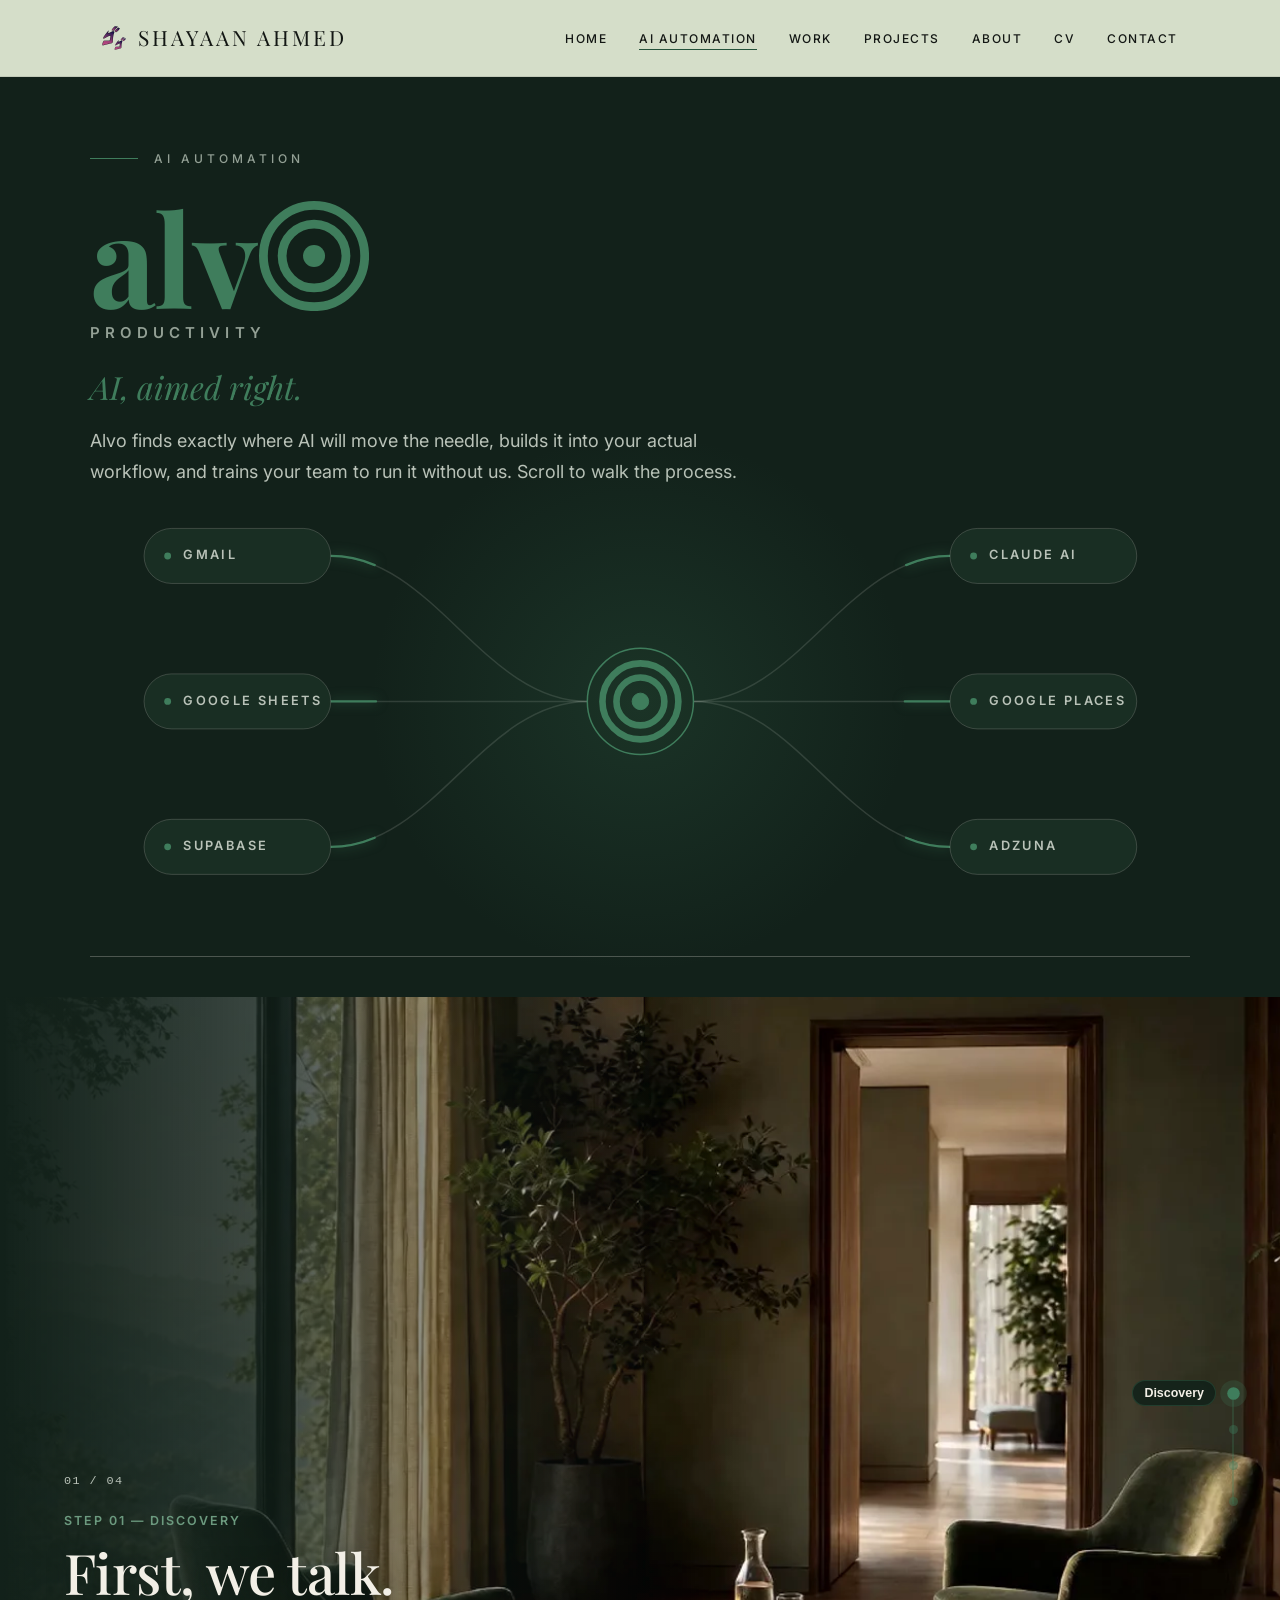
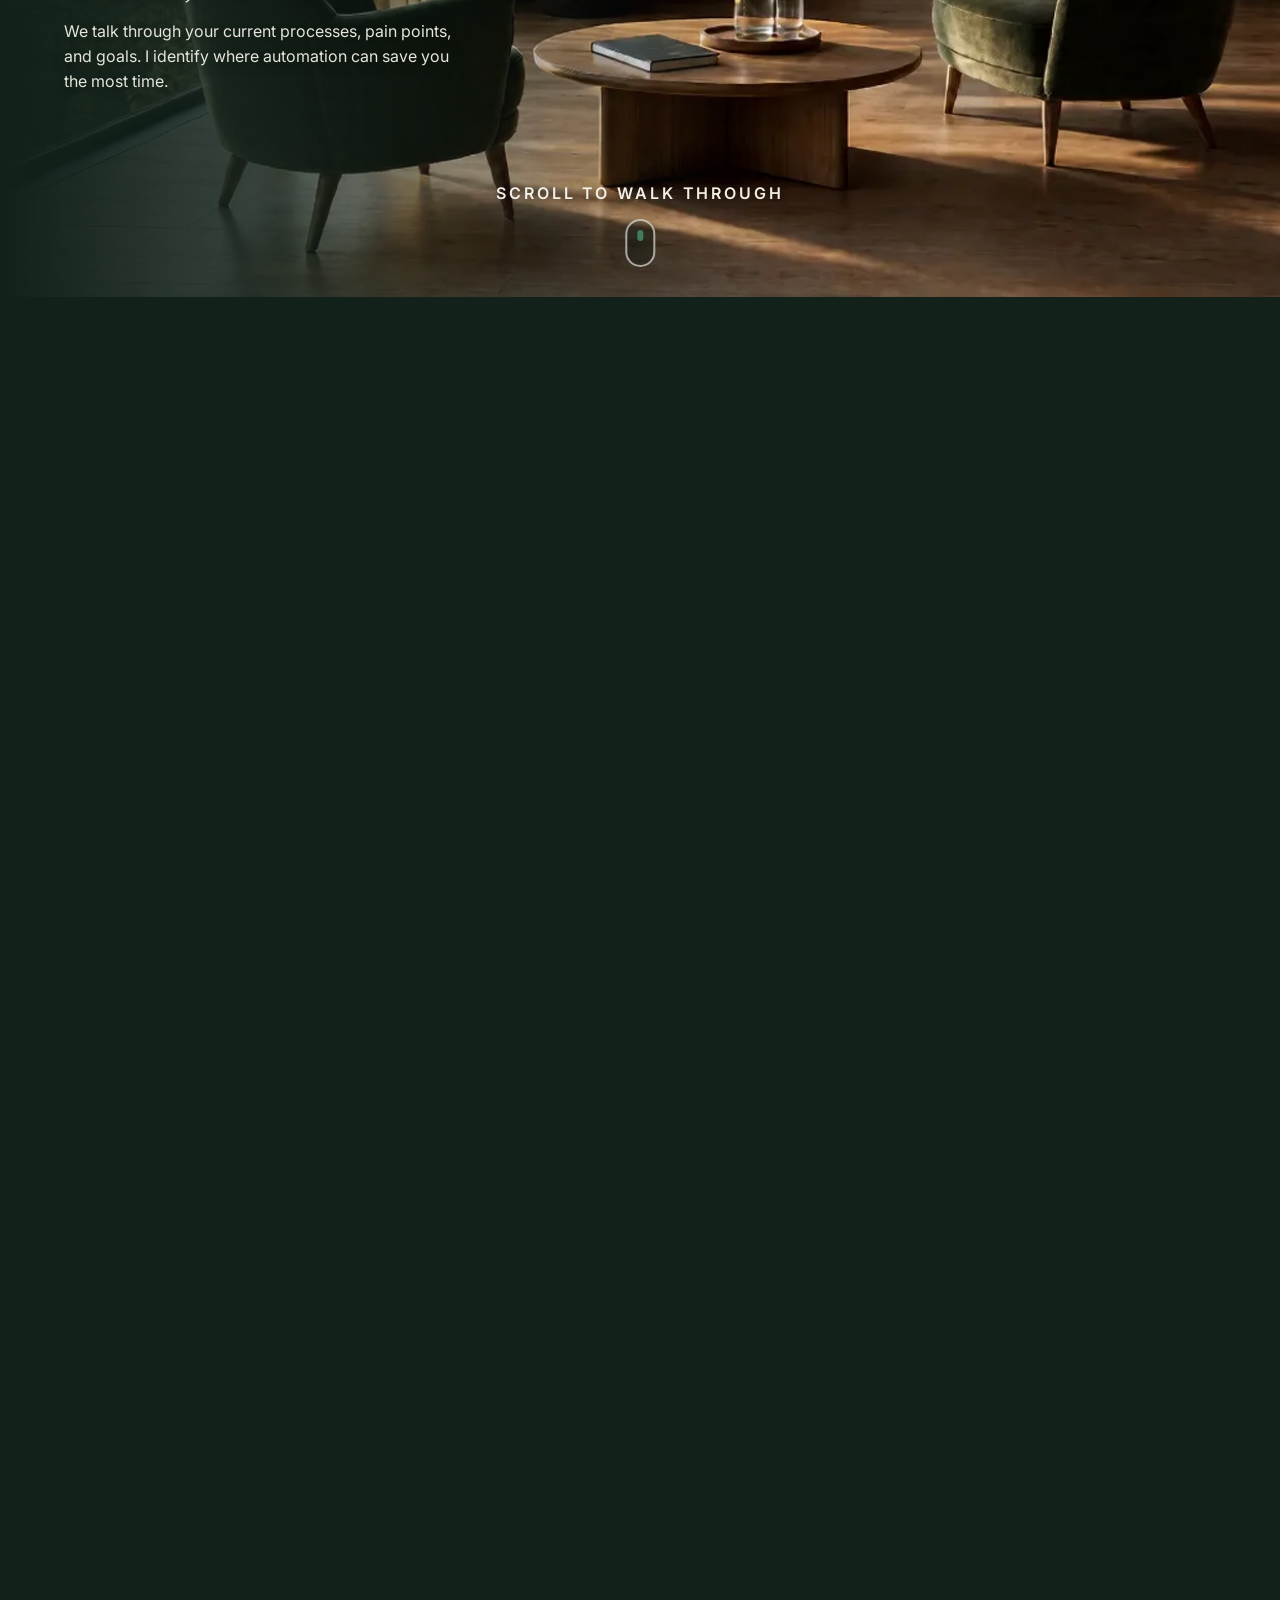
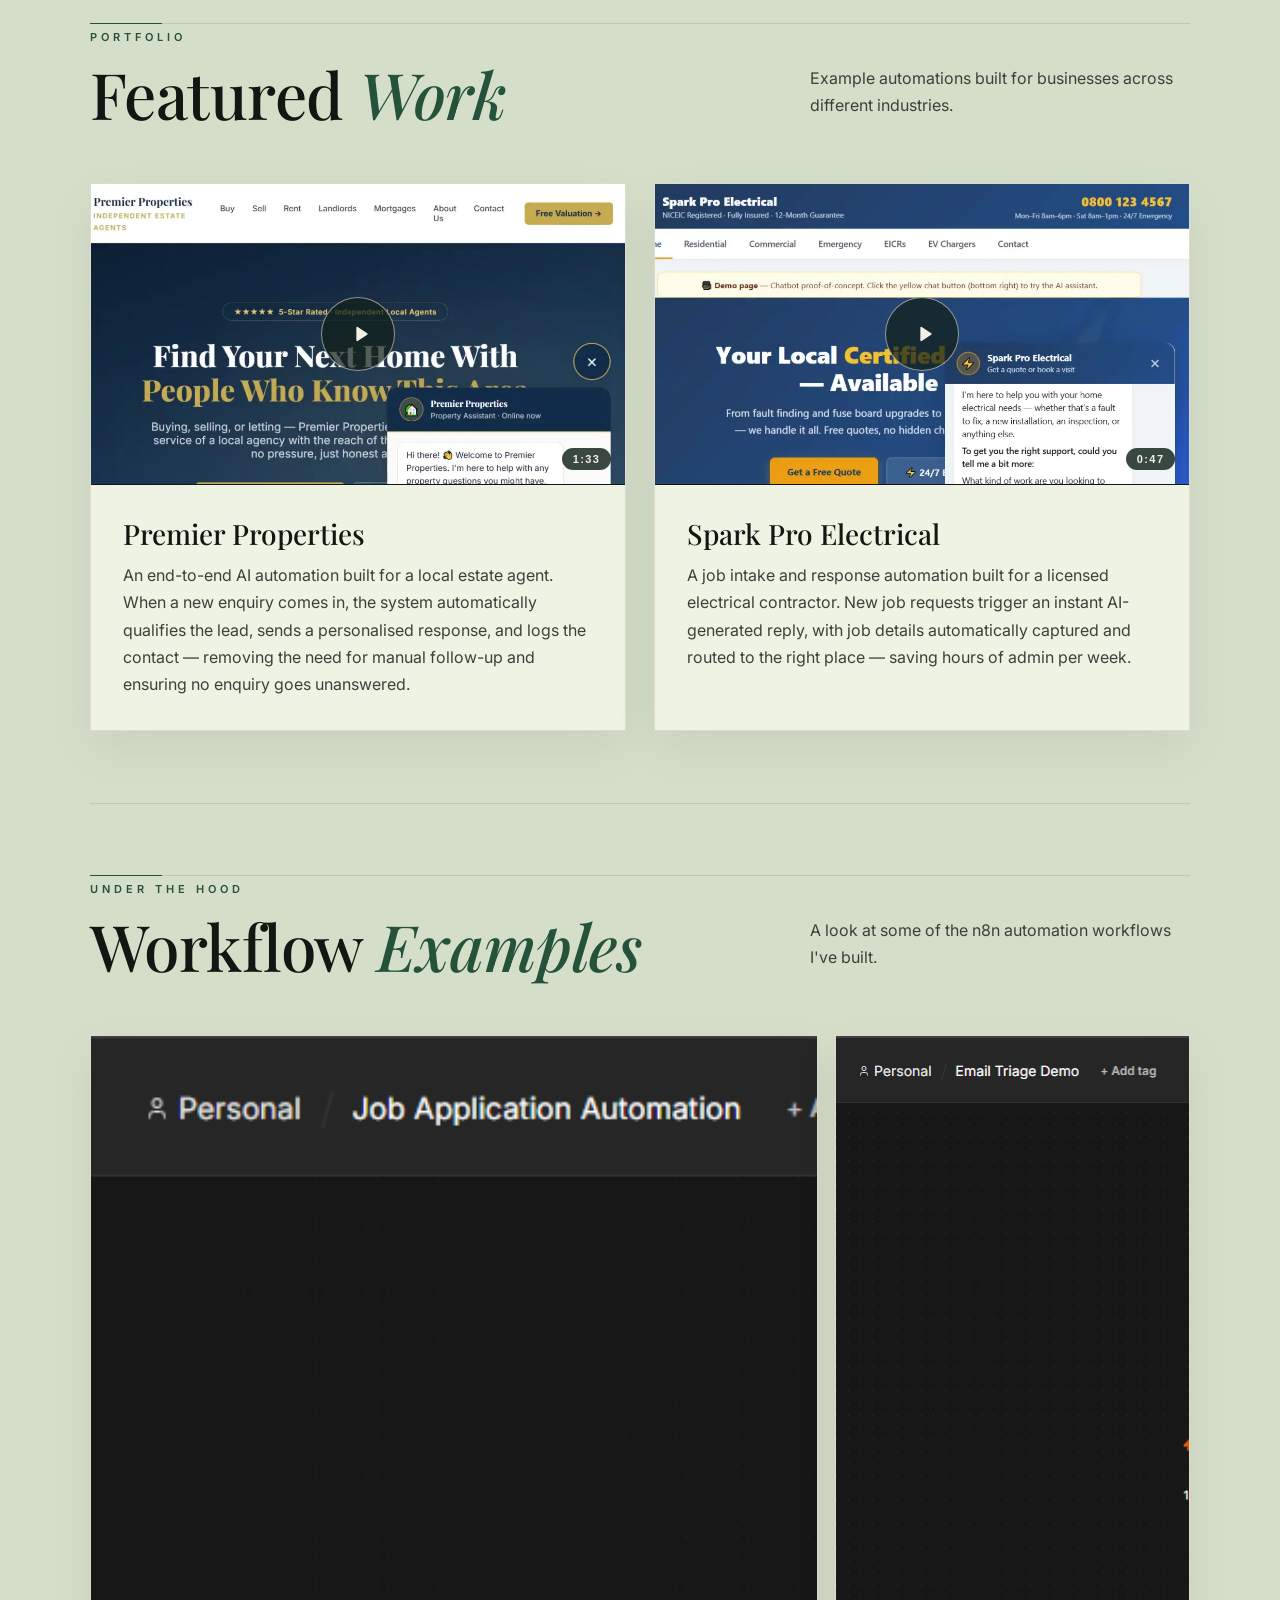
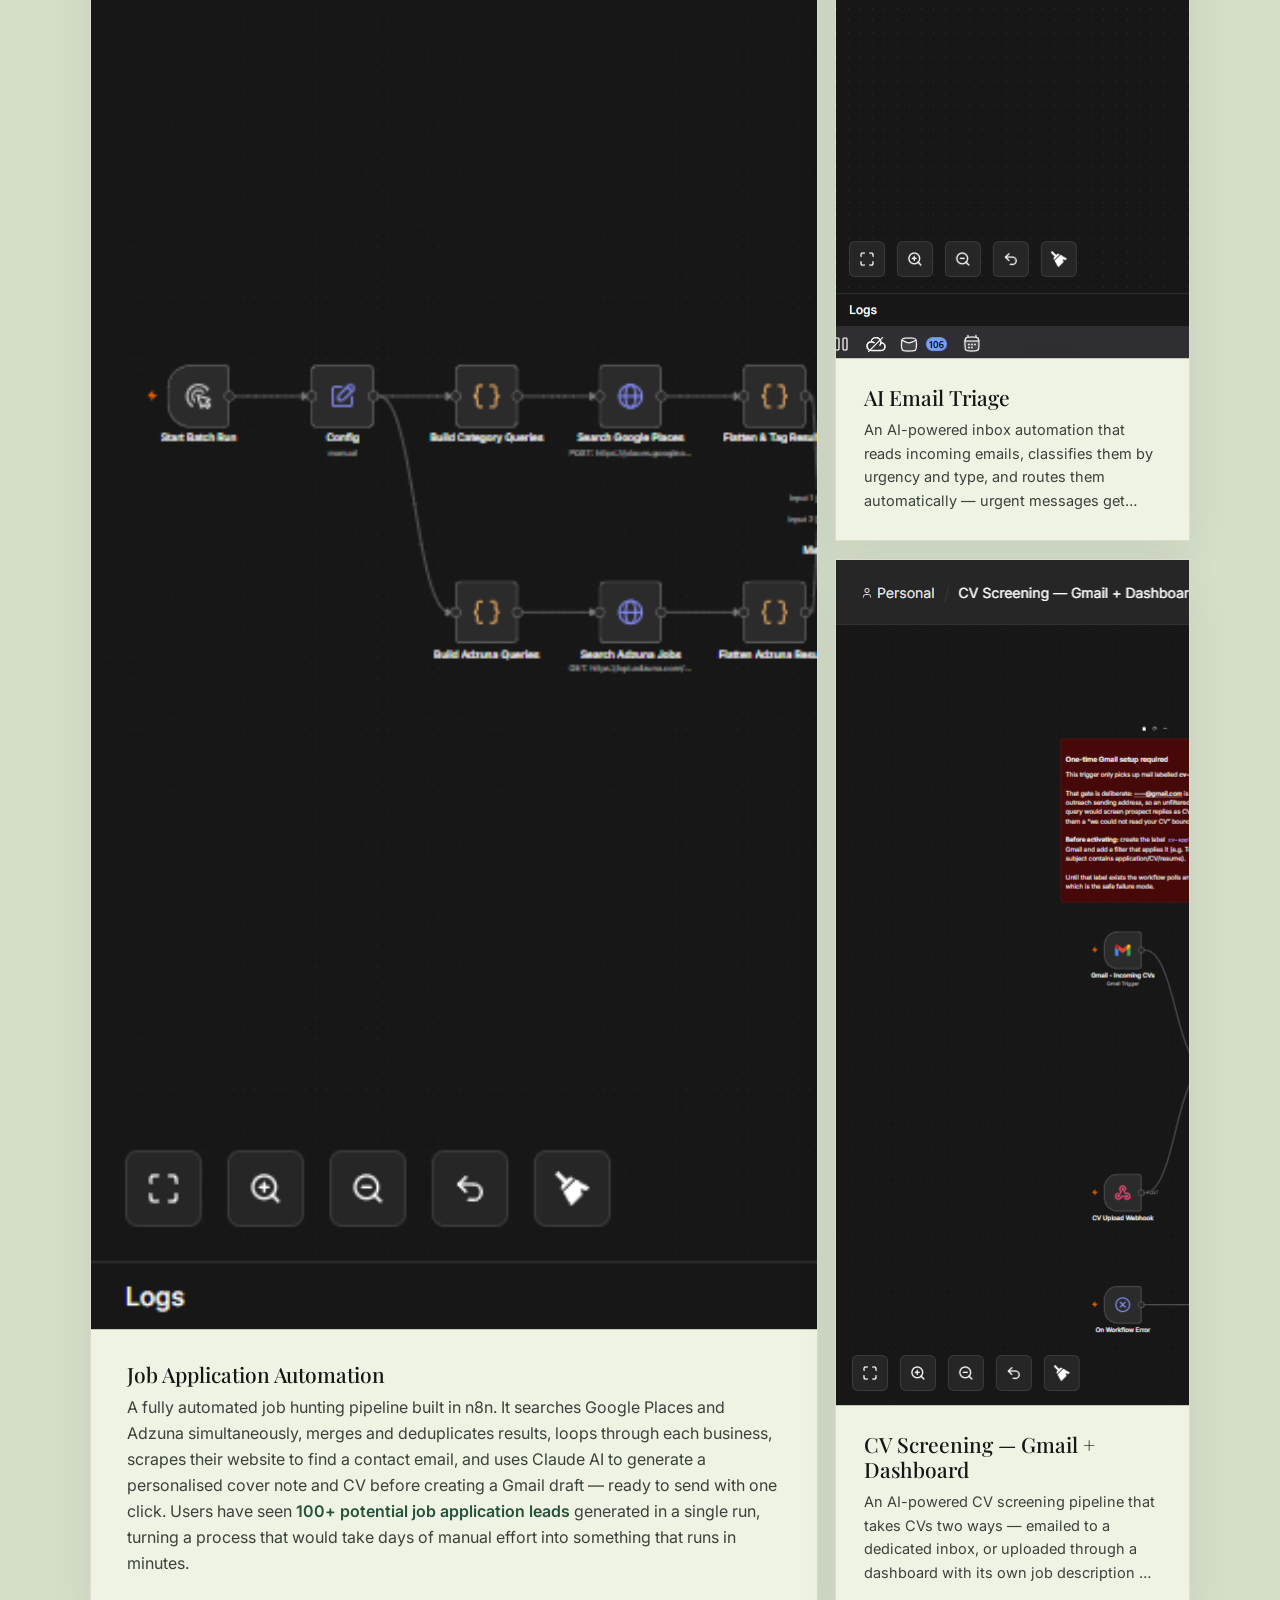
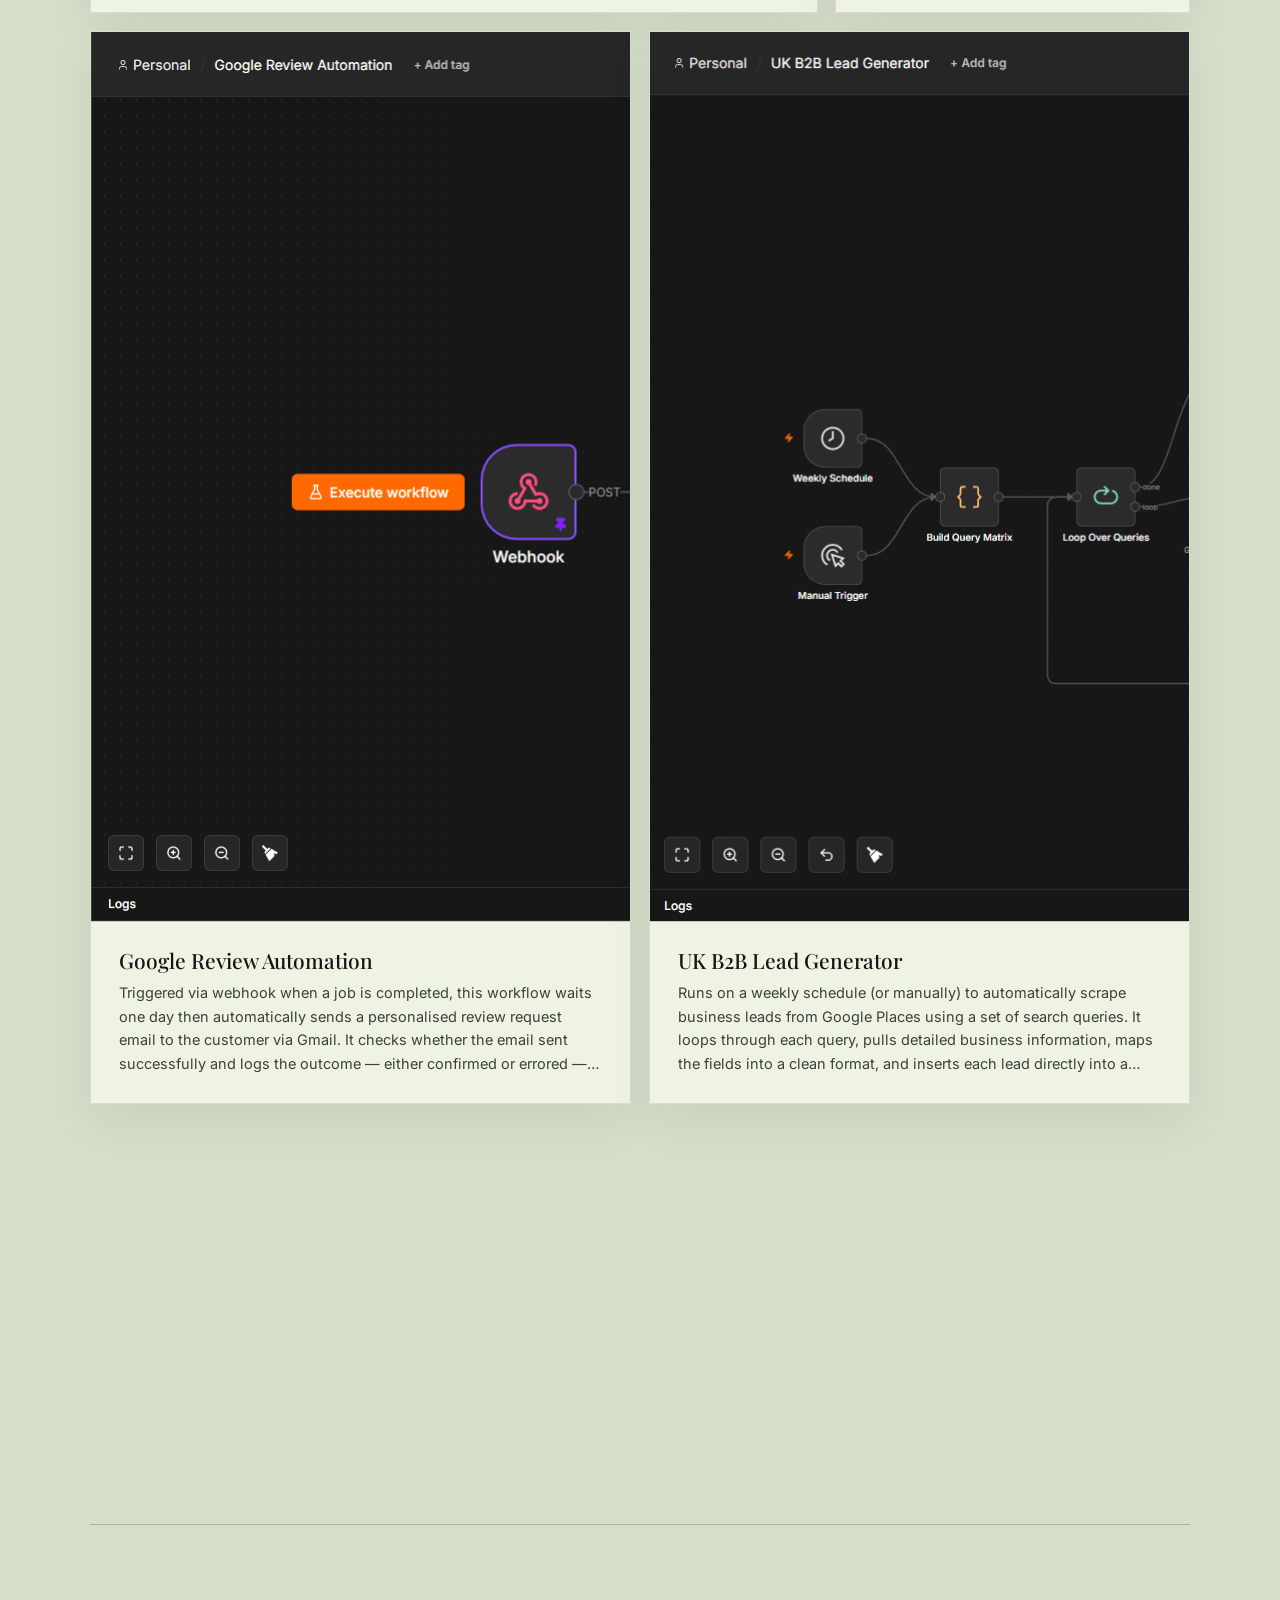
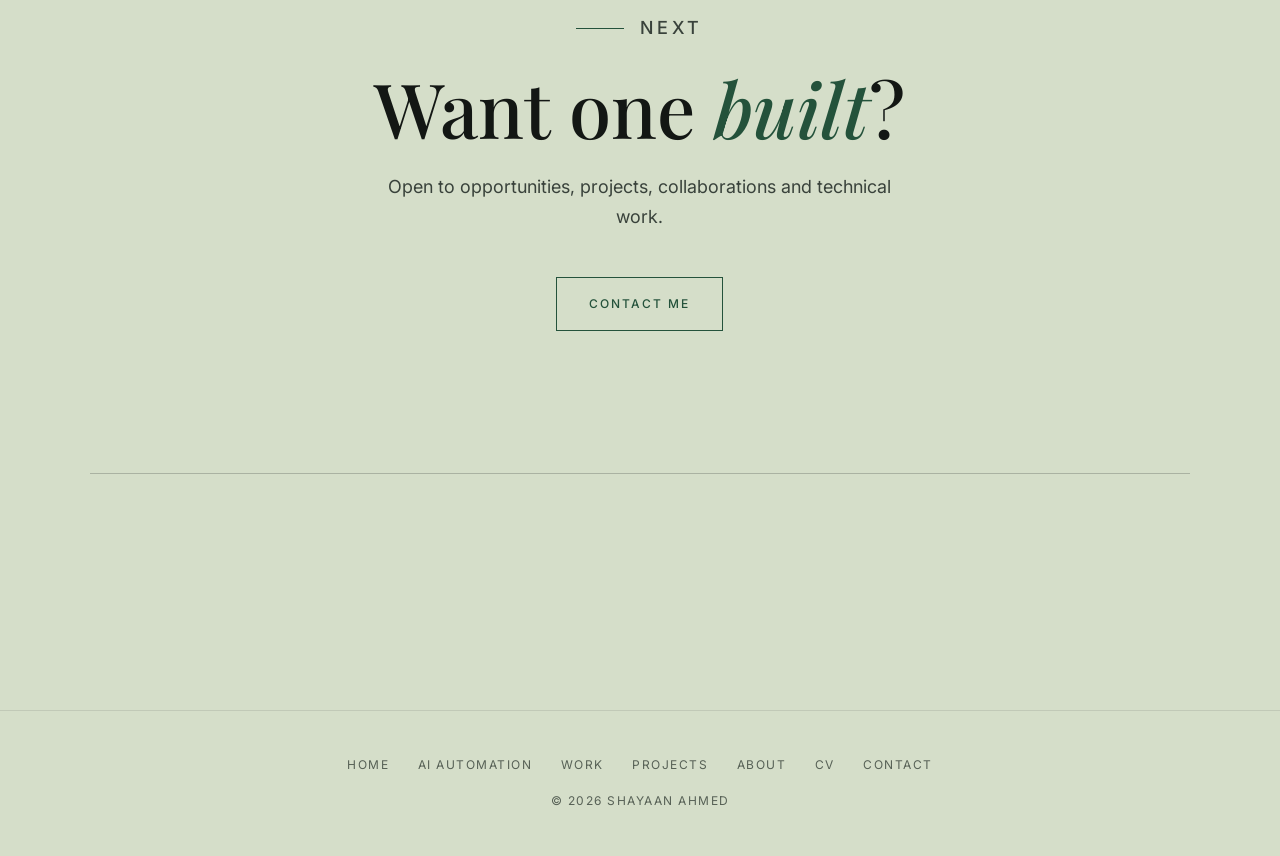
==== commit c04940bc: "Retire .wf-grid: it was fighting the bento at equal specificity #workflows carries .bento now, but e" ====
--- a/automation.html
+++ b/automation.html
@@ -91,6 +91,82 @@
                         actual workflow, and trains your team to run it without us.
                         Scroll to walk the process.
                     </p>
+
+                    <!-- Integration constellation. Ported from 21st.dev's
+                         AnimatedBeam, which measures two DOM nodes with React
+                         refs and redraws the connector on resize; this is one
+                         authored SVG on a fixed viewBox, so it scales as a unit
+                         with no JS, no refs and no ResizeObserver.
+
+                         Every beam travels INWARD to the hub, and the hub is the
+                         Alvo target mark — the animation states the tagline
+                         ("AI, aimed right") rather than decorating next to it.
+
+                         The six labels are the real tools named in the workflow
+                         copy further down this page. Don't add one that isn't in
+                         a shipped workflow. Hidden below 760px, where the label
+                         type would scale under 5px; .stack-strip carries the same
+                         names as readable text there. -->
+                    <div class="beam-wrap reveal">
+                        <svg class="beam-field" viewBox="0 0 1120 420" role="img"
+                             aria-label="Six tools — Gmail, Google Sheets, Supabase, Claude AI, Google Places and Adzuna — feeding into one automation hub.">
+                            <path class="beam-rail" d="M245,62 C 350,62 400,210 506,210"/>
+                            <path class="beam-rail" d="M245,210 L 506,210"/>
+                            <path class="beam-rail" d="M245,358 C 350,358 400,210 506,210"/>
+                            <path class="beam-rail" d="M875,62 C 770,62 720,210 614,210"/>
+                            <path class="beam-rail" d="M875,210 L 614,210"/>
+                            <path class="beam-rail" d="M875,358 C 770,358 720,210 614,210"/>
+                            <path class="beam-pulse" data-i="1" d="M245,62 C 350,62 400,210 506,210"/>
+                            <path class="beam-pulse" data-i="2" d="M245,210 L 506,210"/>
+                            <path class="beam-pulse" data-i="3" d="M245,358 C 350,358 400,210 506,210"/>
+                            <path class="beam-pulse" data-i="4" d="M875,62 C 770,62 720,210 614,210"/>
+                            <path class="beam-pulse" data-i="5" d="M875,210 L 614,210"/>
+                            <path class="beam-pulse" data-i="6" d="M875,358 C 770,358 720,210 614,210"/>
+                            <g class="beam-chip">
+                                <rect x="55" y="34" width="190" height="56" rx="28"/>
+                                <circle cx="79" cy="62" r="3.5"/>
+                                <text x="95" y="62">Gmail</text>
+                            </g>
+                            <g class="beam-chip">
+                                <rect x="55" y="182" width="190" height="56" rx="28"/>
+                                <circle cx="79" cy="210" r="3.5"/>
+                                <text x="95" y="210">Google Sheets</text>
+                            </g>
+                            <g class="beam-chip">
+                                <rect x="55" y="330" width="190" height="56" rx="28"/>
+                                <circle cx="79" cy="358" r="3.5"/>
+                                <text x="95" y="358">Supabase</text>
+                            </g>
+                            <g class="beam-chip">
+                                <rect x="875" y="34" width="190" height="56" rx="28"/>
+                                <circle cx="899" cy="62" r="3.5"/>
+                                <text x="915" y="62">Claude AI</text>
+                            </g>
+                            <g class="beam-chip">
+                                <rect x="875" y="182" width="190" height="56" rx="28"/>
+                                <circle cx="899" cy="210" r="3.5"/>
+                                <text x="915" y="210">Google Places</text>
+                            </g>
+                            <g class="beam-chip">
+                                <rect x="875" y="330" width="190" height="56" rx="28"/>
+                                <circle cx="899" cy="358" r="3.5"/>
+                                <text x="915" y="358">Adzuna</text>
+                            </g>
+                            <g class="beam-hub">
+                                <circle cx="560" cy="210" r="54" fill="rgba(18,33,26,0.95)" stroke="currentColor" stroke-width="1.5"/>
+                                <g transform="translate(560,210) scale(0.42) translate(-100,-100)" fill="none" stroke="currentColor" stroke-width="16">
+                                    <circle cx="100" cy="100" r="92"/>
+                                    <circle cx="100" cy="100" r="58"/>
+                                </g>
+                                <circle cx="560" cy="210" r="8.4" fill="currentColor" stroke="none"/>
+                            </g>
+                        </svg>
+                    </div>
+
+                    <p class="stack-strip reveal">
+                        <span class="k">Built with</span>
+                        <span>n8n</span><span>Claude</span><span>Supabase</span><span>Gmail</span><span>Google Sheets</span><span>Google Places</span>
+                    </p>
                 </div>
             </div>
         </div>
@@ -109,30 +185,37 @@
             </div>
 
             <div class="grid-2 work-grid">
-                <div class="card media-card reveal">
-                    <div class="work-media">
-                        <!-- No poster: the source recording has a screen-recorder
-                             HUD (stop button, timer) burned into every single
-                             frame, start to end, so no frame extraction is
-                             clean. preload="none" alone keeps the byte savings —
-                             video downloads nothing until the visitor presses play. -->
-                        <video controls preload="none" playsinline>
-                            <source src="premier-properties.mp4" type="video/mp4">
-                            Your browser does not support the video tag.
-                        </video>
-                    </div>
+                <div class="card media-card spot reveal">
+                    <i class="spot-glow" aria-hidden="true"></i>
+                    <!-- 21st.dev HeroVideoDialog, ported. The poster is a real frame,
+                         cropped (crop=1037:1080:95:0) to drop the screen-recorder HUD
+                         burned into the left gutter and the scrollbar on the right —
+                         that HUD is why this had no poster before and shipped as a
+                         black rectangle. script.js opens the clip in the shared overlay. -->
+                    <button class="vplay" type="button" data-video="premier-properties.mp4" data-title="Premier Properties"
+                            aria-label="Play the Premier Properties demo (1:33)">
+                        <img src="premier-properties-poster.webp" alt="The Premier Properties site with the AI assistant open mid-conversation." loading="lazy" decoding="async" width="1036" height="1080">
+                        <span class="vplay-btn" aria-hidden="true"><svg viewBox="0 0 24 24" aria-hidden="true" focusable="false"><path d="M8 5.14v13.72a1 1 0 0 0 1.54.84l10.3-6.86a1 1 0 0 0 0-1.68L9.54 4.3A1 1 0 0 0 8 5.14z"/></svg></span>
+                        <span class="vplay-dur">1:33</span>
+                    </button>
                     <div class="media-body">
                         <h3>Premier Properties</h3>
                         <p>An end-to-end AI automation built for a local estate agent. When a new enquiry comes in, the system automatically qualifies the lead, sends a personalised response, and logs the contact — removing the need for manual follow-up and ensuring no enquiry goes unanswered.</p>
                     </div>
                 </div>
-                <div class="card media-card reveal">
-                    <div class="work-media">
-                        <video controls preload="none" playsinline>
-                            <source src="spark-pro-electrical.mp4" type="video/mp4">
-                            Your browser does not support the video tag.
-                        </video>
-                    </div>
+                <div class="card media-card spot reveal">
+                    <i class="spot-glow" aria-hidden="true"></i>
+                    <!-- 21st.dev HeroVideoDialog, ported. The poster is a real frame,
+                         cropped (crop=1037:1080:95:0) to drop the screen-recorder HUD
+                         burned into the left gutter and the scrollbar on the right —
+                         that HUD is why this had no poster before and shipped as a
+                         black rectangle. script.js opens the clip in the shared overlay. -->
+                    <button class="vplay" type="button" data-video="spark-pro-electrical.mp4" data-title="Spark Pro Electrical"
+                            aria-label="Play the Spark Pro Electrical demo (0:47)">
+                        <img src="spark-pro-poster.webp" alt="The Spark Pro Electrical site with the AI assistant open mid-conversation." loading="lazy" decoding="async" width="1036" height="1080">
+                        <span class="vplay-btn" aria-hidden="true"><svg viewBox="0 0 24 24" aria-hidden="true" focusable="false"><path d="M8 5.14v13.72a1 1 0 0 0 1.54.84l10.3-6.86a1 1 0 0 0 0-1.68L9.54 4.3A1 1 0 0 0 8 5.14z"/></svg></span>
+                        <span class="vplay-dur">0:47</span>
+                    </button>
                     <div class="media-body">
                         <h3>Spark Pro Electrical</h3>
                         <p>A job intake and response automation built for a licensed electrical contractor. New job requests trigger an instant AI-generated reply, with job details automatically captured and routed to the right place — saving hours of admin per week.</p>
@@ -152,40 +235,45 @@
                 <p class="section-sub">A look at some of the n8n automation workflows I've built.</p>
             </div>
 
-            <div class="grid-2 wf-grid">
-                <div class="card media-card reveal">
-                    <img src="google-review-automation.png" alt="Google Review Automation workflow" loading="lazy" decoding="async" width="1872" height="890">
+            <div class="bento">
+                <div class="card media-card spot reveal bento-feature">
+                    <i class="spot-glow" aria-hidden="true"></i>
+                    <img class="shot" src="job-application-automation.png" alt="Job Application Automation workflow" loading="lazy" decoding="async" width="1870" height="889" tabindex="0" role="button" data-cap="Job Application Automation">
+                    <div class="media-body">
+                        <h3>Job Application Automation</h3>
+                        <p>A fully automated job hunting pipeline built in n8n. It searches Google Places and Adzuna simultaneously, merges and deduplicates results, loops through each business, scrapes their website to find a contact email, and uses Claude AI to generate a personalised cover note and CV before creating a Gmail draft — ready to send with one click. Users have seen <strong>100+ potential job application leads</strong> generated in a single run, turning a process that would take days of manual effort into something that runs in minutes.</p>
+                    </div>
+                </div>
+                <div class="card media-card spot reveal bento-tall">
+                    <i class="spot-glow" aria-hidden="true"></i>
+                    <img class="shot" src="email-triage-demo.png" alt="Email Triage Automation workflow" loading="lazy" decoding="async" width="1867" height="923" tabindex="0" role="button" data-cap="AI Email Triage">
+                    <div class="media-body">
+                        <h3>AI Email Triage</h3>
+                        <p>An AI-powered inbox automation that reads incoming emails, classifies them by urgency and type, and routes them automatically — urgent messages get flagged immediately, routine enquiries get drafted responses, and irrelevant emails are filtered out. Eliminates hours of inbox management for busy teams.</p>
+                    </div>
+                </div>
+                <div class="card media-card spot reveal bento-tall">
+                    <i class="spot-glow" aria-hidden="true"></i>
+                    <img class="shot" src="cv-screening-automation.png" alt="CV Screening automation workflow" loading="lazy" decoding="async" width="1773" height="846" tabindex="0" role="button" data-cap="CV Screening — Gmail + Dashboard">
+                    <div class="media-body">
+                        <h3>CV Screening — Gmail + Dashboard</h3>
+                        <p>An AI-powered CV screening pipeline that takes CVs two ways — emailed to a dedicated inbox, or uploaded through a dashboard with its own job description — and scores each one with Claude Haiku, returning a percentage plus specific reasons for and against. A dedup check stops the same CV being scored twice, and PDF, TXT and DOCX are all parsed in-process, needing <strong>no external service or extra credentials</strong>. Every result is logged to a database so scores can be checked against real hiring decisions over time, while candidates only ever receive a fixed, AI-free reply.</p>
+                    </div>
+                </div>
+                <div class="card media-card spot reveal bento-half">
+                    <i class="spot-glow" aria-hidden="true"></i>
+                    <img class="shot" src="google-review-automation.png" alt="Google Review Automation workflow" loading="lazy" decoding="async" width="1872" height="890" tabindex="0" role="button" data-cap="Google Review Automation">
                     <div class="media-body">
                         <h3>Google Review Automation</h3>
                         <p>Triggered via webhook when a job is completed, this workflow waits one day then automatically sends a personalised review request email to the customer via Gmail. It checks whether the email sent successfully and logs the outcome — either confirmed or errored — into a tracking sheet for full visibility.</p>
                     </div>
                 </div>
-                <div class="card media-card reveal">
-                    <img src="uk-b2b-lead-generator.png" alt="UK B2B Lead Generator workflow" loading="lazy" decoding="async" width="1867" height="886">
+                <div class="card media-card spot reveal bento-half">
+                    <i class="spot-glow" aria-hidden="true"></i>
+                    <img class="shot" src="uk-b2b-lead-generator.png" alt="UK B2B Lead Generator workflow" loading="lazy" decoding="async" width="1867" height="886" tabindex="0" role="button" data-cap="UK B2B Lead Generator">
                     <div class="media-body">
                         <h3>UK B2B Lead Generator</h3>
                         <p>Runs on a weekly schedule (or manually) to automatically scrape business leads from Google Places using a set of search queries. It loops through each query, pulls detailed business information, maps the fields into a clean format, and inserts each lead directly into a Supabase database — ready for outreach without any manual searching.</p>
-                    </div>
-                </div>
-                <div class="card media-card wide-card reveal">
-                    <img src="email-triage-demo.png" alt="Email Triage Automation workflow" loading="lazy" decoding="async" width="1867" height="923">
-                    <div class="media-body">
-                        <h3>AI Email Triage</h3>
-                        <p>An AI-powered inbox automation that reads incoming emails, classifies them by urgency and type, and routes them automatically — urgent messages get flagged immediately, routine enquiries get drafted responses, and irrelevant emails are filtered out. Eliminates hours of inbox management for busy teams.</p>
-                    </div>
-                </div>
-                <div class="card media-card wide-card reveal">
-                    <img src="job-application-automation.png" alt="Job Application Automation workflow" loading="lazy" decoding="async" width="1870" height="889">
-                    <div class="media-body">
-                        <h3>Job Application Automation</h3>
-                        <p>A fully automated job hunting pipeline built in n8n. It searches Google Places and Adzuna simultaneously, merges and deduplicates results, loops through each business, scrapes their website to find a contact email, and uses Claude AI to generate a personalised cover note and CV before creating a Gmail draft — ready to send with one click. Users have seen <strong>100+ potential job application leads</strong> generated in a single run, turning a process that would take days of manual effort into something that runs in minutes.</p>
-                    </div>
-                </div>
-                <div class="card media-card wide-card reveal">
-                    <img src="cv-screening-automation.png" alt="CV Screening automation workflow" loading="lazy" decoding="async" width="1773" height="846">
-                    <div class="media-body">
-                        <h3>CV Screening — Gmail + Dashboard</h3>
-                        <p>An AI-powered CV screening pipeline that takes CVs two ways — emailed to a dedicated inbox, or uploaded through a dashboard with its own job description — and scores each one with Claude Haiku, returning a percentage plus specific reasons for and against. A dedup check stops the same CV being scored twice, and PDF, TXT and DOCX are all parsed in-process, needing <strong>no external service or extra credentials</strong>. Every result is logged to a database so scores can be checked against real hiring decisions over time, while candidates only ever receive a fixed, AI-free reply.</p>
                     </div>
                 </div>
             </div>
--- a/home.css
+++ b/home.css
@@ -336,90 +336,48 @@
    These only add per-item delays so grid children cascade in.
    The engine's 2.5s safety net still force-adds .visible, and a
    delay never prevents the final state — only postpones it. */
-.work-grid > .reveal:nth-child(1),
-.wf-grid > .reveal:nth-child(1) {
+.work-grid > .reveal:nth-child(1) {
     transition-delay: 0s;
 }
 
-.work-grid > .reveal:nth-child(2),
-.wf-grid > .reveal:nth-child(2) {
+.work-grid > .reveal:nth-child(2) {
     transition-delay: 0.1s;
-}
-
-.wf-grid > .reveal:nth-child(3) {
-    transition-delay: 0.06s;
-}
-
-.wf-grid > .reveal:nth-child(4) {
-    transition-delay: 0.06s;
 }
 
 /* ---------- Featured Work ---------- */
 .work-grid {
-    align-items: start;
-}
-
-/* Video wrapper: reserves a stable 16:9 box so the card doesn't
-   jump when metadata loads, and clips the video to the card edge.
-   Deliberately NOT parallaxed — the videos must stay put. */
-.work-media {
-    position: relative;
-    width: 100%;
-    aspect-ratio: 16 / 9;
-    background: var(--ink);
-    border-bottom: 1px solid var(--line);
-    overflow: hidden;
-}
-
-.media-card .work-media video {
-    position: absolute;
-    inset: 0;
-    width: 100%;
-    max-width: 100%;
-    height: 100%;
-    display: block;
-    object-fit: contain;
-    border-bottom: 0; /* the wrapper owns the rule now */
-    background: var(--ink);
-}
-
-/* Browsers without aspect-ratio: fall back to natural flow */
-@supports not (aspect-ratio: 1) {
-    .work-media {
-        aspect-ratio: auto;
-    }
-
-    .media-card .work-media video {
-        position: static;
-        height: auto;
-    }
-}
-
-/* ---------- Workflow Examples ---------- */
-.wf-grid {
-    align-items: start;
-}
-
-.wf-grid .media-card img {
-    height: auto;          /* never distort the screenshots */
-    max-width: 100%;
-    object-fit: contain;
-    background: var(--bg);
-}
-
-/* The two wide screenshots are long and wide — cap their height so a
-   single workflow diagram can't eat a whole viewport on desktop. */
-.wf-grid .wide-card img {
-    max-height: 520px;
-    width: 100%;
-    object-fit: contain;
-}
-
-/* Highlight the one bolded claim without shouting */
-.wf-grid .media-body strong {
-    color: var(--ink);
-    font-weight: 600;
-}
+    /* stretch, not start: the two bodies wrap to different line counts, and
+       `start` left the pair with ragged bottoms in a two-up grid. The cards
+       are flex columns so the body takes the slack under a fixed-ratio
+       poster. */
+    align-items: stretch;
+}
+
+.work-grid .media-card {
+    display: flex;
+    flex-direction: column;
+    /* align-self on the item, not align-items on the container: it wins
+       regardless of what the container resolves to, and the container's
+       value proved unreliable to reason about here. */
+    align-self: stretch;
+}
+
+.work-grid .media-body {
+    flex: 1 1 auto;
+}
+
+/* ---------- Workflow Examples ----------
+   The `.wf-grid` rules that used to live here are gone (2026-09-02).
+   #workflows now carries `.bento`, and every one of them fought it at
+   equal specificity, decided only by source order:
+     align-items:start        vs  .bento .media-card { height: 100% }
+     height:auto/contain      vs  .bento .media-card img { object-fit: cover }
+     .media-body strong ink   vs  .bento .media-body strong accent
+   The one intent worth keeping — screenshots letterboxing on the page
+   ground rather than white — moved into `.bento .media-card img`.
+   `.wf-grid .wide-card img` went with them: `.wide-card` was stripped
+   from every bento cell. (`.wide-card` itself is still live on cv.html
+   and index.html's #services via style.css — don't delete that.) */
 
 .wf-section > .container {
     position: relative;
@@ -465,19 +423,11 @@
         padding-top: 72px;
     }
 
-    /* style.css already collapses .grid-2 at mobile; this makes sure
-       a .wide-card doesn't keep asking for a second column. */
-    .work-grid,
-    .wf-grid {
+    /* style.css already collapses .grid-2 at mobile. .bento collapses
+       itself (see the bento block's own 760px query), so only the work
+       pair needs saying here. */
+    .work-grid {
         grid-template-columns: 1fr;
-    }
-
-    .wf-grid .wide-card {
-        grid-column: auto;
-    }
-
-    .wf-grid .wide-card img {
-        max-height: none;
     }
 
     .proj-actions .button {
@@ -498,11 +448,15 @@
         animation: none !important;
     }
 
-    .wf-grid .media-card img {
+    /* Retargeted from .wf-grid to .bento (2026-09-02): the grid was
+       renamed, and deleting these instead of moving them would have
+       silently dropped the reduced-motion guard on the screenshot
+       hover-scale. */
+    .bento .media-card img {
         transition: none !important;
     }
 
-    .wf-grid .media-card:hover img {
+    .bento .media-card:hover img {
         transform: none !important;
     }
 }
@@ -1255,3 +1209,626 @@
         letter-spacing: 0.26em;
     }
 }
+
+
+/* ============================================================
+   COMPONENT LAYER — 21st.dev patterns, rebuilt in vanilla
+   ------------------------------------------------------------
+   2026-09-01. 21st.dev ships React + Tailwind + shadcn source; this
+   site is static HTML/CSS/JS on GitHub Pages with no build step, so
+   these are ports, not installs — the same component ideas rebuilt
+   against this site's own tokens. That is 21st.dev's own documented
+   primary workflow ("the agent rebuilds the component in your
+   codebase"), not a workaround.
+
+   NOTHING HERE USES @layer. style.css's universal `* { padding: 0 }`
+   reset is unlayered, and unlayered author styles beat every @layer
+   rule — a layered component here would silently lose all its padding.
+   Same trap already documented for injected CSS on automation.html.
+   ============================================================ */
+
+/* ---------- Browser surfaces ----------
+   The parts nobody draws still carry the design. These shipped as raw
+   browser defaults until now: a blue focus ring on a green site, and a
+   stock scrollbar next to a hand-set editorial page. */
+:focus-visible {
+    outline: 2px solid var(--accent);
+    outline-offset: 3px;
+    border-radius: 2px;
+}
+
+.panel-dark :focus-visible,
+#automation :focus-visible {
+    outline-color: var(--accent-bright);
+}
+
+html {
+    scrollbar-color: var(--accent) transparent;
+    scrollbar-width: thin;
+}
+
+body {
+    caret-color: var(--accent);
+}
+
+::-webkit-scrollbar {
+    width: 11px;
+    height: 11px;
+}
+
+::-webkit-scrollbar-track {
+    background: transparent;
+}
+
+::-webkit-scrollbar-thumb {
+    background: color-mix(in srgb, var(--accent) 55%, transparent);
+    border: 3px solid var(--bg);
+    border-radius: 100px;
+}
+
+::-webkit-scrollbar-thumb:hover {
+    background: var(--accent);
+}
+
+/* Tabular figures wherever numbers are compared, not just displayed.
+   (`.bento-stat .v` was in this list and matched nothing in any page —
+   a stat-tile cell that was planned and cut. Removed 2026-09-02.) */
+.stack-strip {
+    font-variant-numeric: tabular-nums;
+}
+
+
+/* ============================================================
+   1. BEAM FIELD — ported from 21st.dev's AnimatedBeam
+   ------------------------------------------------------------
+   The React original measures two DOM nodes with refs and redraws an
+   SVG connector on every resize. That whole apparatus exists only to
+   survive reflow; here the constellation is ONE authored SVG with a
+   fixed viewBox, so it scales as a unit and needs no measurement, no
+   ResizeObserver and no JS at all.
+
+   Direction is the message: every beam travels INWARD to the hub. The
+   hub is the Alvo target mark, and the tagline is "AI, aimed right" —
+   so the animation says the tagline rather than decorating near it.
+
+   Node labels are the real tools named in the workflow copy further
+   down this page (Gmail, Sheets, Supabase, Claude, Places, Adzuna).
+   Don't add a tool here that isn't actually in a shipped workflow.
+   ============================================================ */
+.beam-field {
+    width: 100%;
+    max-width: 1120px;
+    margin: 8px auto 0;
+    display: block;
+    overflow: visible;
+    /* The constellation inherits one colour; every stroke inside uses
+       currentColor so the whole mark stays one accent. (Was a lone
+       stray rule 500 lines further down; merged here 2026-09-02.) */
+    color: var(--accent-bright);
+}
+
+.beam-wrap {
+    position: relative;
+}
+
+/* Soft ground glow behind the hub. A real light source for the beams to
+   arrive at — not glass, not a decorative blur panel. */
+.beam-wrap::before {
+    content: "";
+    position: absolute;
+    left: 50%;
+    top: 50%;
+    width: min(560px, 60%);
+    aspect-ratio: 1;
+    transform: translate(-50%, -50%);
+    background: radial-gradient(circle, rgba(63, 125, 92, 0.20), transparent 68%);
+    pointer-events: none;
+}
+
+.beam-rail {
+    fill: none;
+    stroke: rgba(242, 239, 230, 0.14);
+    stroke-width: 1.5;
+}
+
+.beam-pulse {
+    fill: none;
+    stroke: var(--accent-bright);
+    stroke-width: 2.25;
+    stroke-linecap: round;
+    stroke-dasharray: 46 520;
+    stroke-dashoffset: 566;
+    animation: beam-travel 3.4s cubic-bezier(0.5, 0, 0.5, 1) infinite;
+    filter: drop-shadow(0 0 6px rgba(63, 125, 92, 0.75));
+}
+
+@keyframes beam-travel {
+    to { stroke-dashoffset: 0; }
+}
+
+.beam-pulse[data-i="1"] { animation-delay: 0s; }
+.beam-pulse[data-i="2"] { animation-delay: 0.55s; }
+.beam-pulse[data-i="3"] { animation-delay: 1.1s; }
+.beam-pulse[data-i="4"] { animation-delay: 1.65s; }
+.beam-pulse[data-i="5"] { animation-delay: 2.2s; }
+.beam-pulse[data-i="6"] { animation-delay: 2.75s; }
+
+.beam-chip rect {
+    fill: rgba(27, 47, 36, 0.92);
+    stroke: rgba(242, 239, 230, 0.18);
+    stroke-width: 1;
+    transition: stroke 0.4s var(--ease);
+}
+
+.beam-chip text {
+    font-family: 'Inter', sans-serif;
+    font-size: 13px;
+    font-weight: 600;
+    letter-spacing: 2.4px;
+    text-transform: uppercase;
+    fill: var(--panel-ink-soft);
+    dominant-baseline: middle;
+}
+
+.beam-chip circle {
+    fill: var(--accent-bright);
+}
+
+.beam-chip:hover rect {
+    stroke: var(--accent-bright);
+}
+
+.beam-hub circle {
+    stroke: var(--accent-bright);
+}
+
+/* The hub breathes on arrival — one authored moment, timed to the beams. */
+.beam-hub {
+    transform-box: fill-box;
+    transform-origin: center;
+    animation: beam-hub-pulse 3.4s cubic-bezier(0.5, 0, 0.5, 1) infinite;
+}
+
+@keyframes beam-hub-pulse {
+    0%, 62%, 100% { transform: scale(1); opacity: 0.9; }
+    76%           { transform: scale(1.045); opacity: 1; }
+}
+
+@media (max-width: 900px) {
+    .beam-chip text { font-size: 17px; letter-spacing: 1.6px; }
+}
+
+@media (prefers-reduced-motion: reduce) {
+    .beam-pulse {
+        animation: none;
+        stroke-dasharray: none;
+        stroke-dashoffset: 0;
+        opacity: 0.55;
+    }
+    .beam-hub { animation: none; }
+}
+
+
+/* ============================================================
+   2. BENTO GRID — ported from 21st.dev's BentoGrid
+   ------------------------------------------------------------
+   Replaces the flat 2-col .wf-grid on BOTH pages. Five identically
+   sized cards were the page's structure, which reads as a dump rather
+   than an edit; the bento says which workflow is the flagship.
+
+   Cell 1 is the feature (Job Application — the one with a real number
+   attached). Keep the ratios: 6 cols, feature spans 4x2.
+   ============================================================ */
+.bento {
+    display: grid;
+    grid-template-columns: repeat(6, 1fr);
+    gap: 18px;
+}
+
+.bento > * {
+    margin-bottom: 0;
+    min-width: 0;
+}
+
+.bento-feature { grid-column: span 4; grid-row: span 2; }
+.bento-tall    { grid-column: span 2; }
+.bento-half    { grid-column: span 3; }
+
+/* The bento cell is a flex column so the body sits under the media and
+   the media takes the slack — otherwise the feature cell's image
+   letterboxes against its taller row. */
+.bento .media-card {
+    display: flex;
+    flex-direction: column;
+    height: 100%;
+}
+
+.bento .media-card img {
+    flex: 1 1 auto;
+    width: 100%;
+    object-fit: cover;
+    object-position: top left;
+    min-height: 0;
+    /* Inherited from the deleted .wf-grid rule: a screenshot that
+       letterboxes should do it against the page ground, not white. */
+    background: var(--bg);
+}
+
+.bento .media-body {
+    padding: 26px 28px 28px;
+}
+
+.bento .media-card h3 {
+    font-size: 21px;
+    margin-bottom: 8px;
+}
+
+.bento .media-body p {
+    font-size: 14.5px;
+    line-height: 1.62;
+}
+
+/* `.bento-feature` IS the `.media-card` — same element — so a
+   descendant selector for its own h3 can never match. */
+.bento-feature h3 {
+    font-size: 30px;
+}
+
+.bento-feature .media-body p {
+    font-size: 16px;
+}
+
+.bento-feature .media-body {
+    padding: 32px 36px 36px;
+}
+
+/* Secondary cells carry a short body only; the long description belongs
+   to the feature. Clamp keeps the row heights honest. */
+.bento-tall .media-body p,
+.bento-half .media-body p {
+    display: -webkit-box;
+    -webkit-line-clamp: 4;
+    -webkit-box-orient: vertical;
+    line-clamp: 4;
+    overflow: hidden;
+}
+
+.bento .media-body strong {
+    color: var(--accent);
+    font-weight: 600;
+}
+
+@media (max-width: 1000px) {
+    .bento { grid-template-columns: repeat(2, 1fr); }
+    .bento-feature { grid-column: span 2; grid-row: auto; }
+    .bento-tall    { grid-column: span 1; }
+    .bento-half    { grid-column: span 1; }
+    .bento .media-card img { max-height: 240px; }
+}
+
+@media (max-width: 640px) {
+    .bento { grid-template-columns: 1fr; gap: 14px; }
+    .bento-feature,
+    .bento-tall,
+    .bento-half { grid-column: span 1; }
+    .bento-tall .media-body p,
+    .bento-half .media-body p { -webkit-line-clamp: unset; line-clamp: unset; }
+}
+
+
+/* ============================================================
+   3. SPOTLIGHT — ported from 21st.dev's spotlight/glow card
+   ------------------------------------------------------------
+   Cursor-following radial highlight. Implemented on a dedicated child
+   <i class="spot-glow"> rather than a pseudo-element ON PURPOSE:
+   .card::before is already the pre-rendered hover-shadow layer and
+   .card::after is already the accent top-line sweep. Both are taken on
+   every card on this site, so a pseudo here would silently clobber an
+   existing effect. One mechanism, no specificity archaeology.
+
+   script.js writes --mx/--my. With JS off the glow simply never fires.
+   ============================================================ */
+.spot {
+    position: relative;
+    isolation: isolate;
+}
+
+.spot-glow {
+    position: absolute;
+    inset: 0;
+    z-index: 0;
+    pointer-events: none;
+    opacity: 0;
+    transition: opacity 0.45s var(--ease);
+    background: radial-gradient(
+        320px circle at var(--mx, 50%) var(--my, 50%),
+        color-mix(in srgb, var(--accent) 22%, transparent),
+        transparent 68%
+    );
+}
+
+.spot:hover .spot-glow,
+.spot:focus-within .spot-glow {
+    opacity: 1;
+}
+
+/* Keep real content above the glow. */
+.spot > *:not(.spot-glow) {
+    position: relative;
+    z-index: 1;
+}
+
+/* On the dark panel the glow is light, not accent — accent on
+   dark-green is the same green-on-green contrast failure the buttons
+   already have to dodge. */
+.panel-dark .spot-glow,
+#automation .spot-glow {
+    background: radial-gradient(
+        320px circle at var(--mx, 50%) var(--my, 50%),
+        rgba(242, 239, 230, 0.10),
+        transparent 68%
+    );
+}
+
+@media (prefers-reduced-motion: reduce) {
+    .spot-glow { transition: none; }
+}
+
+@media (hover: none) {
+    .spot-glow { display: none; }
+}
+
+
+/* ============================================================
+   4. LIGHTBOX — the workflow screenshots are 1870px wide
+   ------------------------------------------------------------
+   Every n8n screenshot on this site is a ~1870px canvas rendered into
+   a ~560px card, so the node labels — the entire point of showing the
+   workflow — were unreadable at every breakpoint. Click to open it at
+   real size. Not a 21st.dev port; a defect the bento pass surfaced.
+   ============================================================ */
+.shot {
+    cursor: zoom-in;
+}
+
+.lightbox {
+    position: fixed;
+    inset: 0;
+    z-index: 2000;
+    display: grid;
+    place-items: center;
+    padding: 4vmin;
+    background: rgba(10, 18, 14, 0.92);
+    opacity: 0;
+    visibility: hidden;
+    transition: opacity 0.35s var(--ease), visibility 0.35s;
+}
+
+.lightbox.open {
+    opacity: 1;
+    visibility: visible;
+}
+
+.lightbox-stage {
+    display: flex;
+    max-width: 100%;
+    max-height: 88vh;
+    transform: scale(0.97);
+    transition: transform 0.35s var(--ease);
+}
+
+.lightbox.open .lightbox-stage {
+    transform: scale(1);
+}
+
+/* One rule for both payloads — the stage holds an <img> or a <video>. */
+.lightbox-stage > * {
+    max-width: 100%;
+    max-height: 88vh;
+    display: block;
+    border: 1px solid rgba(242, 239, 230, 0.22);
+    box-shadow: 0 40px 90px rgba(0, 0, 0, 0.55);
+}
+
+.lightbox-cap {
+    position: absolute;
+    bottom: 3vmin;
+    left: 0;
+    right: 0;
+    text-align: center;
+    font-size: 12px;
+    font-weight: 600;
+    letter-spacing: 3px;
+    text-transform: uppercase;
+    color: var(--panel-ink-soft);
+}
+
+.lightbox-close {
+    position: absolute;
+    top: 3vmin;
+    right: 3vmin;
+    width: 44px;
+    height: 44px;
+    display: grid;
+    place-items: center;
+    background: none;
+    border: 1px solid rgba(242, 239, 230, 0.3);
+    color: var(--panel-ink);
+    font-size: 22px;
+    line-height: 1;
+    cursor: pointer;
+    transition: border-color 0.3s, background 0.3s;
+}
+
+.lightbox-close:hover {
+    border-color: var(--panel-ink);
+    background: rgba(242, 239, 230, 0.1);
+}
+
+@media (prefers-reduced-motion: reduce) {
+    .lightbox,
+    .lightbox-stage { transition: none; }
+    .lightbox-stage { transform: none; }
+}
+
+
+/* ============================================================
+   5. VIDEO DIALOG — ported from 21st.dev's HeroVideoDialog
+   ------------------------------------------------------------
+   The two Featured Work clips shipped as bare
+   <video controls preload="none"> with no poster, which renders a black
+   rectangle wearing the browser's own control bar — the least designed
+   surface on the site, on the page meant to sell the work.
+
+   The posters are REAL frames, cropped (crop=1037:1080:95:0) to remove
+   the screen-recorder HUD burned into the left gutter and the scrollbar
+   on the right. That HUD is why there was no poster before. Regenerate
+   with the same crop if the source clips are ever re-recorded.
+   ============================================================ */
+.vplay {
+    display: block;
+    position: relative;
+    width: 100%;
+    /* Inherited from the .work-media wrapper this replaced: a stable 16:9
+       box so the card never jumps as media loads. The posters are near
+       square (1037x1080), so without it two of these would each be ~580px
+       tall and the section would eat the page. */
+    aspect-ratio: 16 / 9;
+    padding: 0;
+    border: 0;
+    background: var(--ink);
+    cursor: pointer;
+    overflow: hidden;
+    border-bottom: 1px solid var(--line);
+}
+
+@supports not (aspect-ratio: 1) {
+    .vplay { aspect-ratio: auto; }
+}
+
+.vplay img {
+    width: 100%;
+    height: 100%;
+    display: block;
+    /* Anchored to the top: the useful half of every capture is the header,
+       hero and the open assistant. Centring would crop to dead page body. */
+    object-fit: cover;
+    object-position: 50% 0;
+    border-bottom: 0;
+    transition: transform 0.7s var(--ease), filter 0.5s var(--ease);
+}
+
+.vplay:hover img,
+.vplay:focus-visible img {
+    transform: scale(1.03);
+    filter: brightness(0.82);
+}
+
+/* The play control. A drawn triangle in one consistent weight, not a
+   glyph or an emoji standing in for an icon. */
+.vplay-btn {
+    position: absolute;
+    left: 50%;
+    top: 50%;
+    width: 74px;
+    height: 74px;
+    margin: -37px 0 0 -37px;
+    display: grid;
+    place-items: center;
+    border-radius: 50%;
+    background: rgba(18, 33, 26, 0.72);
+    border: 1px solid rgba(242, 239, 230, 0.55);
+    transition: background 0.4s var(--ease), transform 0.4s var(--ease), border-color 0.4s var(--ease);
+}
+
+.vplay-btn svg {
+    width: 22px;
+    height: 22px;
+    fill: var(--panel-ink);
+    margin-left: 3px;
+}
+
+.vplay:hover .vplay-btn,
+.vplay:focus-visible .vplay-btn {
+    background: var(--accent-bright);
+    border-color: var(--accent-bright);
+    transform: scale(1.08);
+}
+
+/* Runtime, from ffprobe. A visitor deciding whether to press play wants
+   to know what it costs them. */
+.vplay-dur {
+    position: absolute;
+    right: 14px;
+    bottom: 14px;
+    padding: 5px 11px;
+    background: rgba(18, 33, 26, 0.82);
+    color: var(--panel-ink);
+    font-size: 11px;
+    font-weight: 600;
+    letter-spacing: 1.4px;
+    font-variant-numeric: tabular-nums;
+    border-radius: 100px;
+}
+
+@media (prefers-reduced-motion: reduce) {
+    .vplay img,
+    .vplay-btn { transition: none; }
+    .vplay:hover img { transform: none; }
+}
+
+
+/* ============================================================
+   6. STACK STRIP — the tools, stated plainly
+   ------------------------------------------------------------
+   A static rail, not a marquee. There are already two scroll-driven
+   marquee bands on this site; a third moving strip would be noise, and
+   these are names a visitor actually wants to READ.
+   ============================================================ */
+/* Mobile-only: on desktop the constellation above already names these
+   tools, and printing them twice on one screen is repetition, not
+   emphasis. Below 760px the constellation stands down and this becomes
+   the only place the stack is stated. */
+.stack-strip {
+    display: none;
+    flex-wrap: wrap;
+    align-items: center;
+    gap: 10px 28px;
+    padding: 26px 0 0;
+    margin-top: 34px;
+    border-top: 1px solid var(--line);
+}
+
+.stack-strip .k {
+    font-size: 11px;
+    font-weight: 600;
+    letter-spacing: 3.4px;
+    text-transform: uppercase;
+    color: var(--ink-muted);
+    margin-right: 4px;
+}
+
+.stack-strip span:not(.k) {
+    font-size: 14px;
+    font-weight: 500;
+    letter-spacing: 0.6px;
+    color: var(--ink-soft);
+}
+
+/* Below 760px the 1120-unit viewBox scales the chip labels down to ~5px,
+   which is not a label any more. The .stack-strip below carries the same
+   six tool names as real text, so the constellation stands down rather
+   than shipping unreadable type. */
+@media (max-width: 760px) {
+    .beam-wrap { display: none; }
+    .stack-strip { display: flex; }
+}
+
+/* Bento stagger. The older `.wf-grid` nth-child delays this used to
+   override by source order are gone (2026-09-02) — these are now the
+   only delays on the grid. Five cells, five delays. */
+.bento > .reveal:nth-child(1) { transition-delay: 0s; }
+.bento > .reveal:nth-child(2) { transition-delay: 0.07s; }
+.bento > .reveal:nth-child(3) { transition-delay: 0.14s; }
+.bento > .reveal:nth-child(4) { transition-delay: 0.21s; }
+.bento > .reveal:nth-child(5) { transition-delay: 0.28s; }
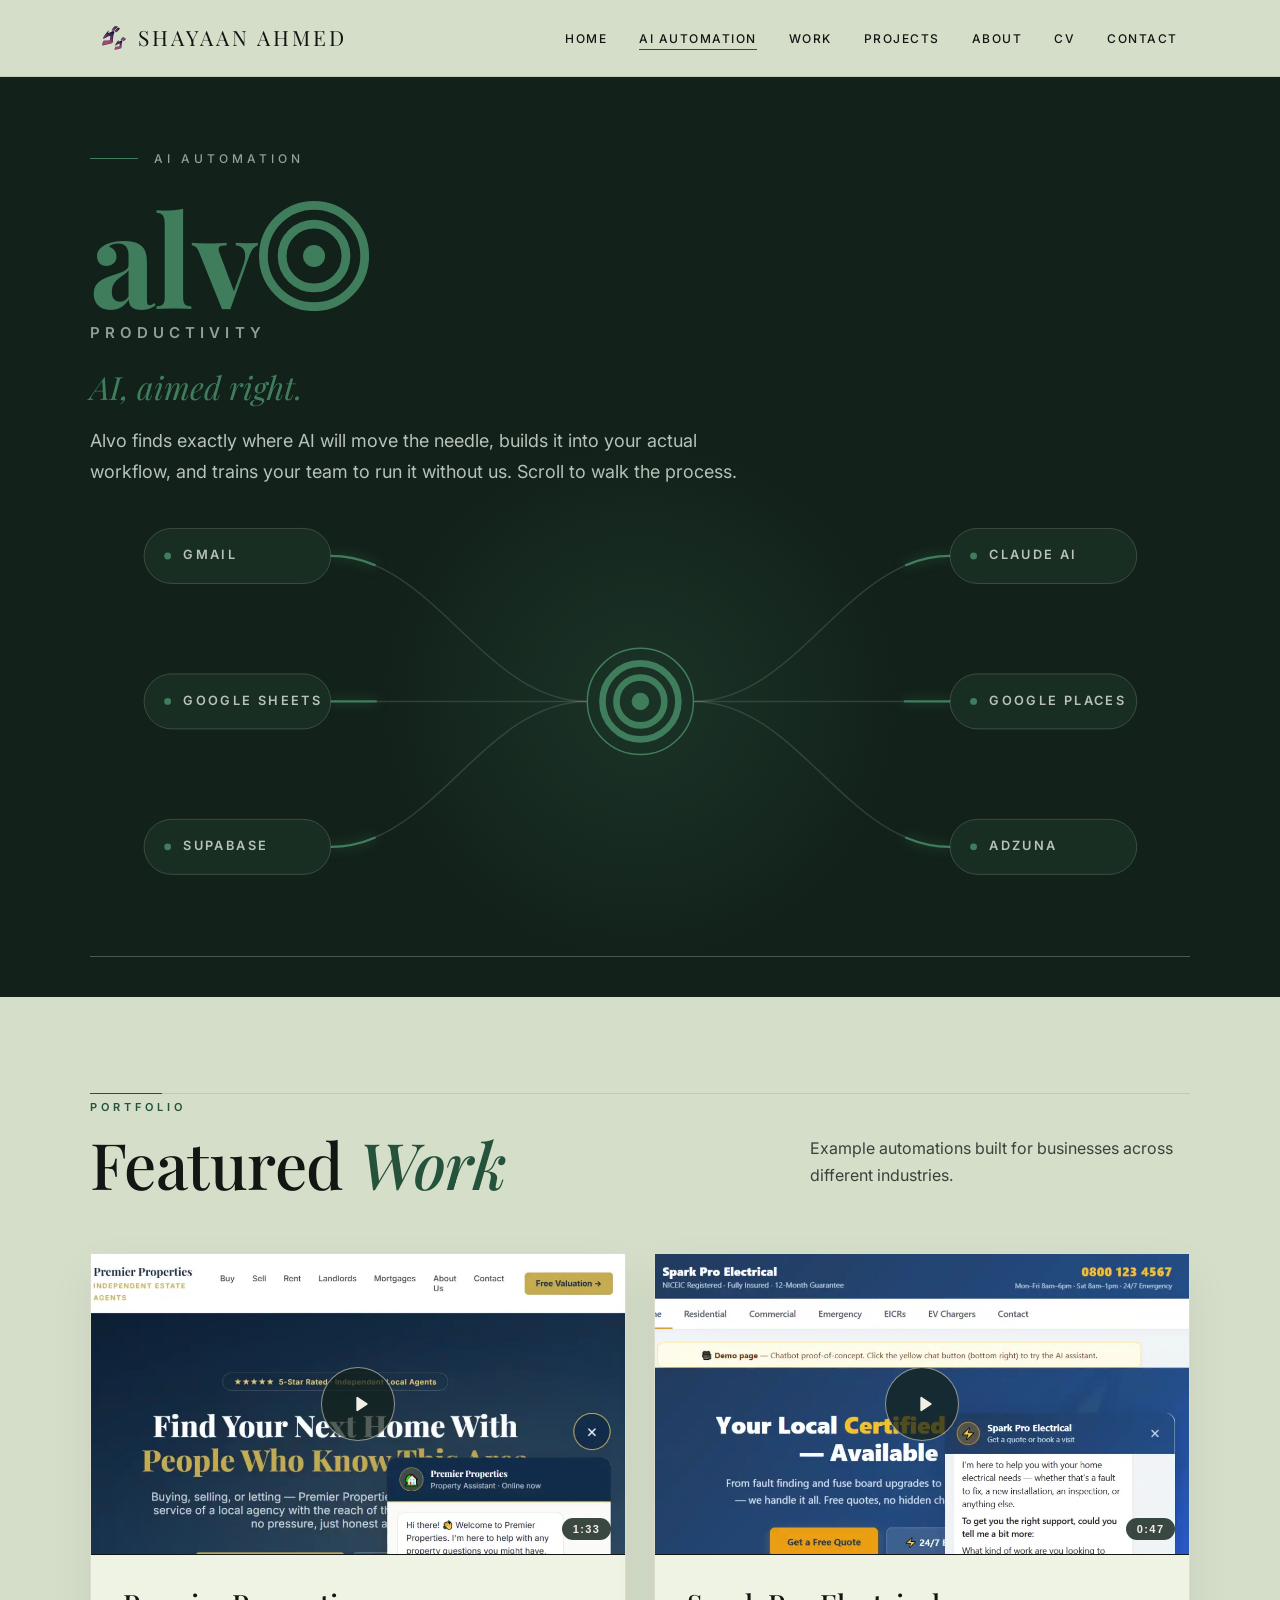
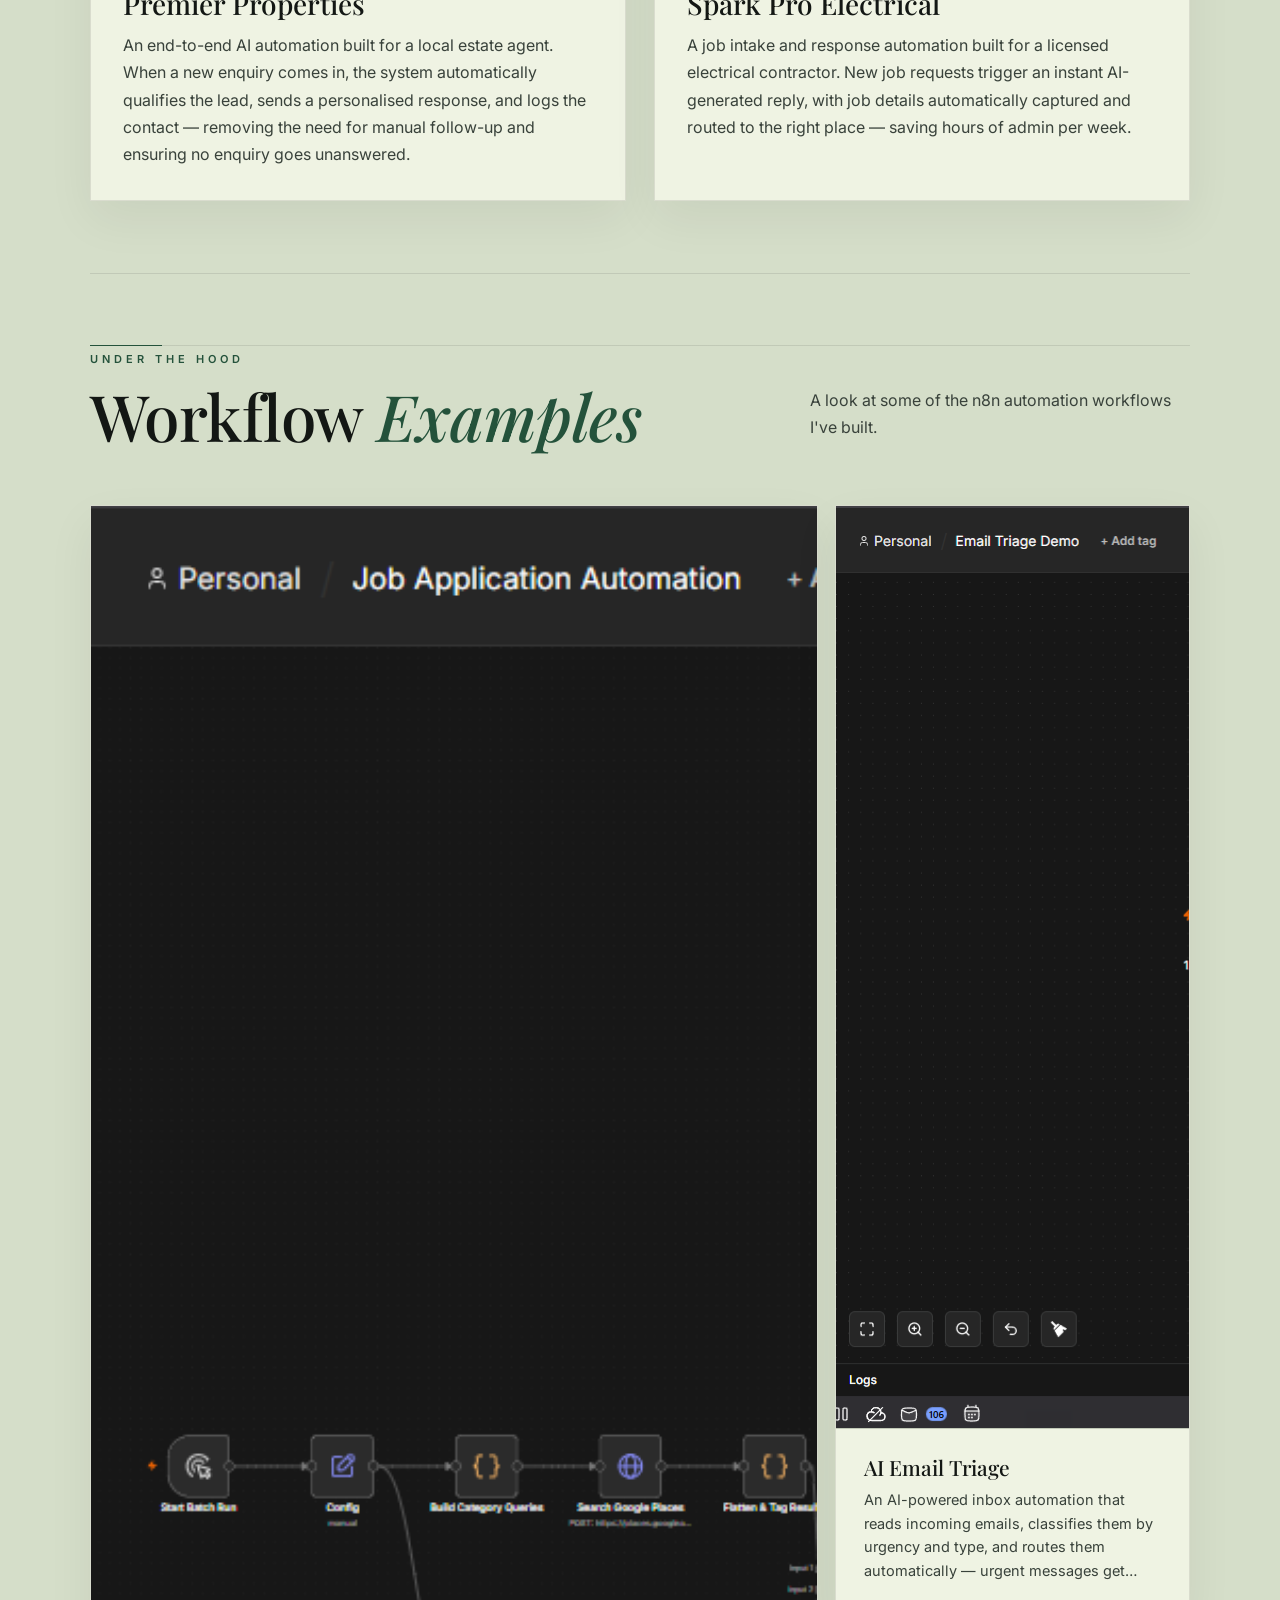
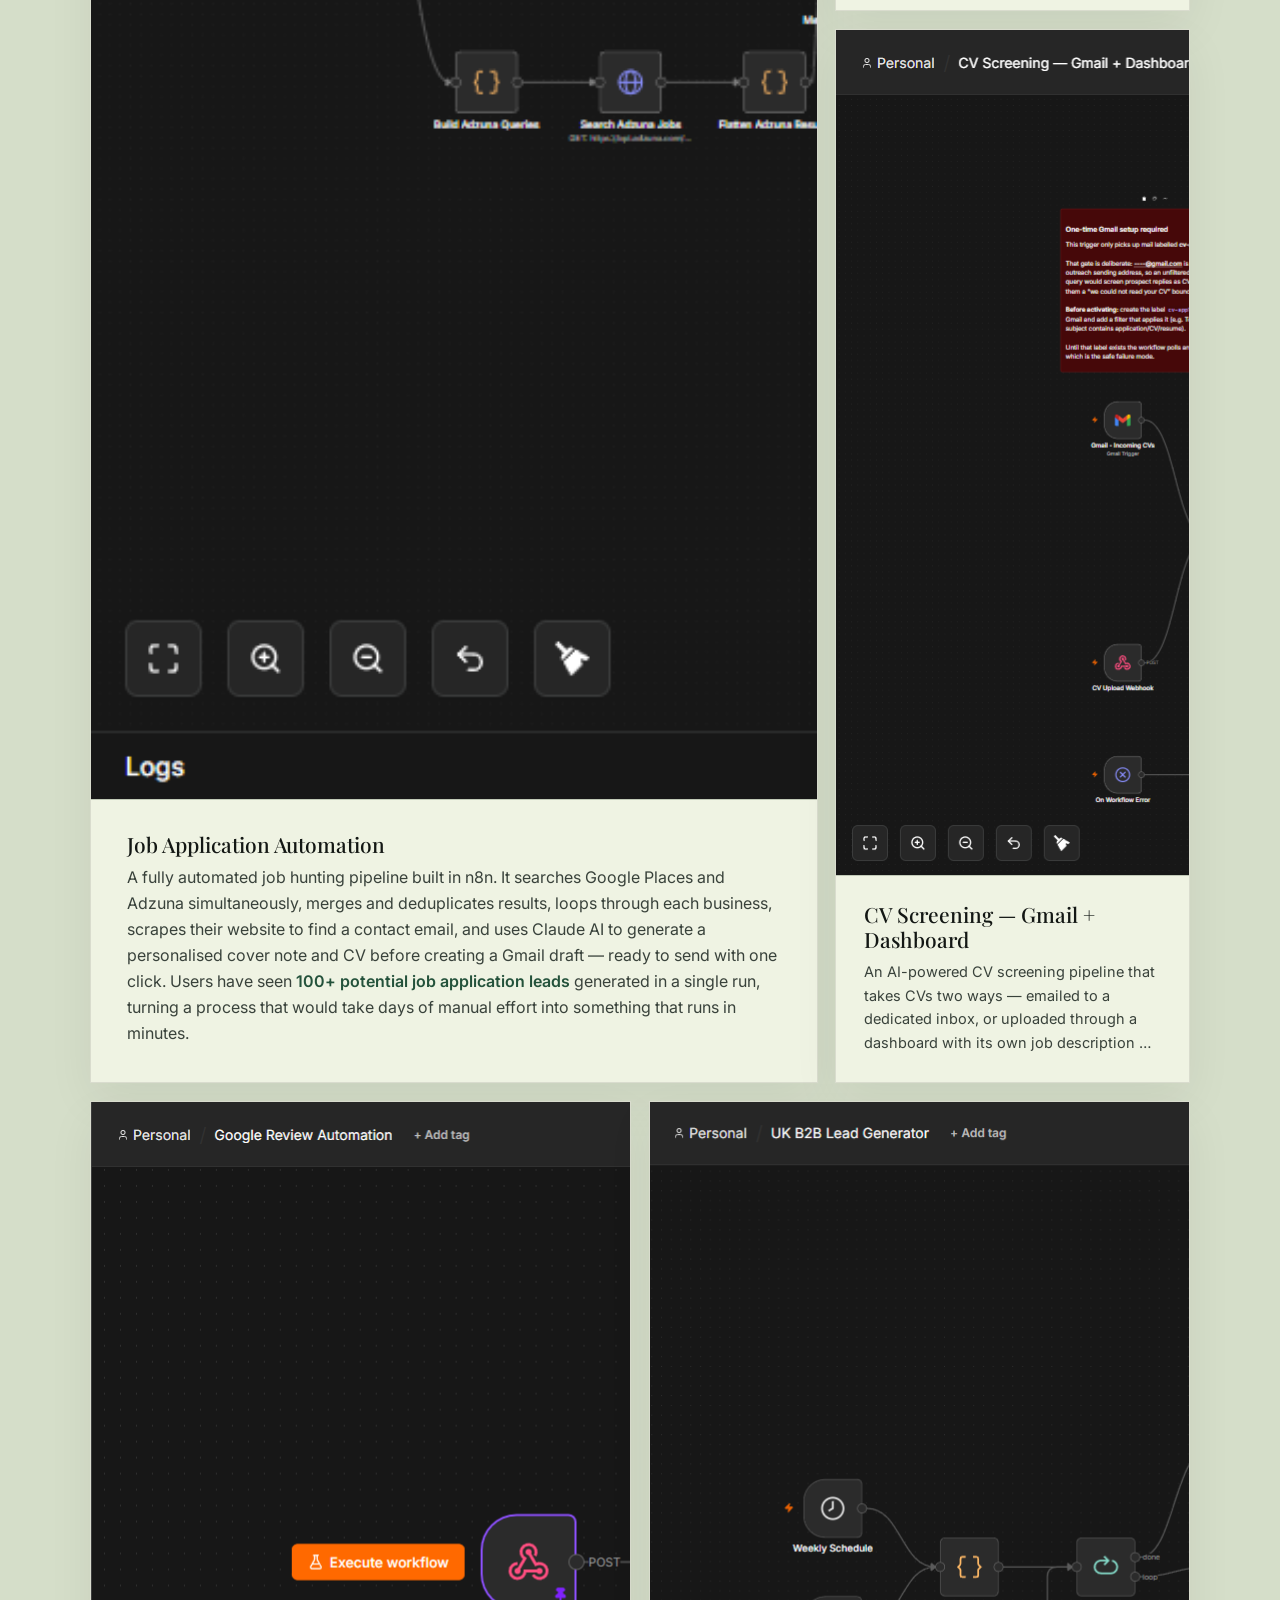
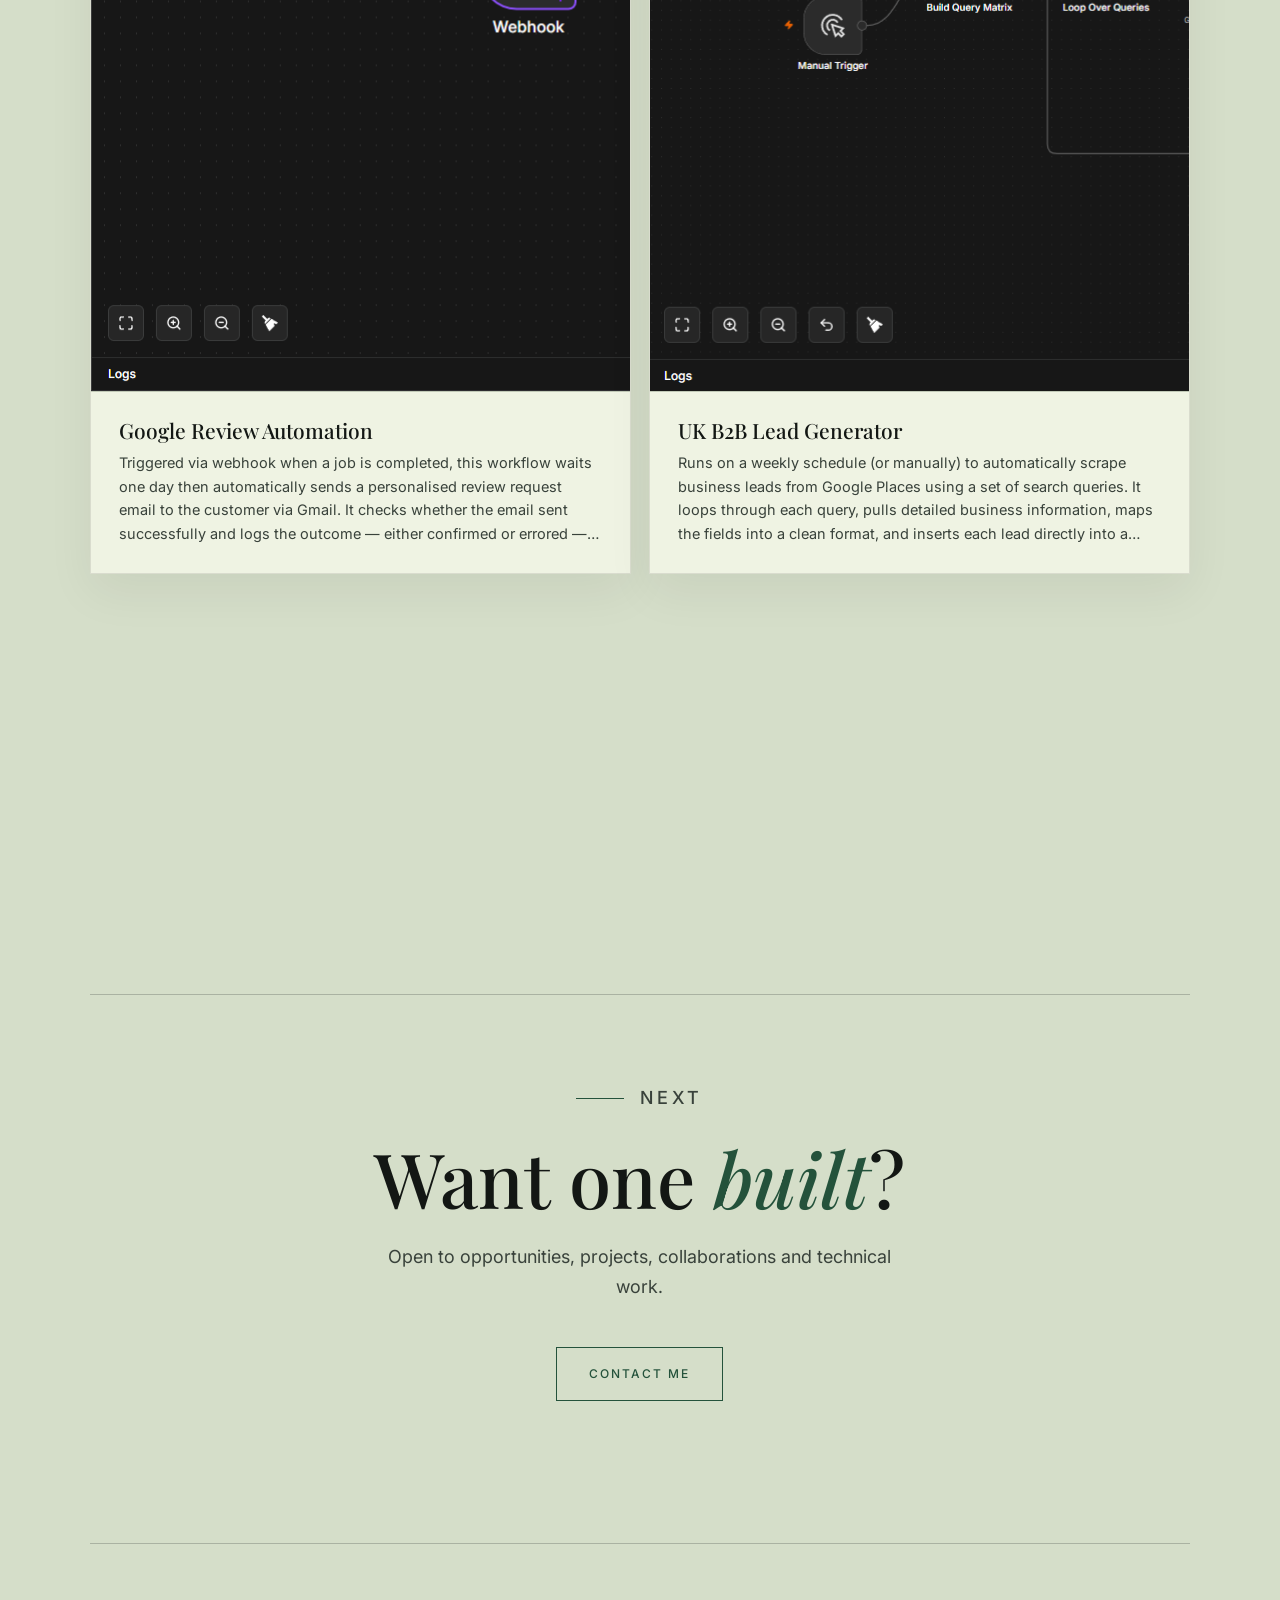
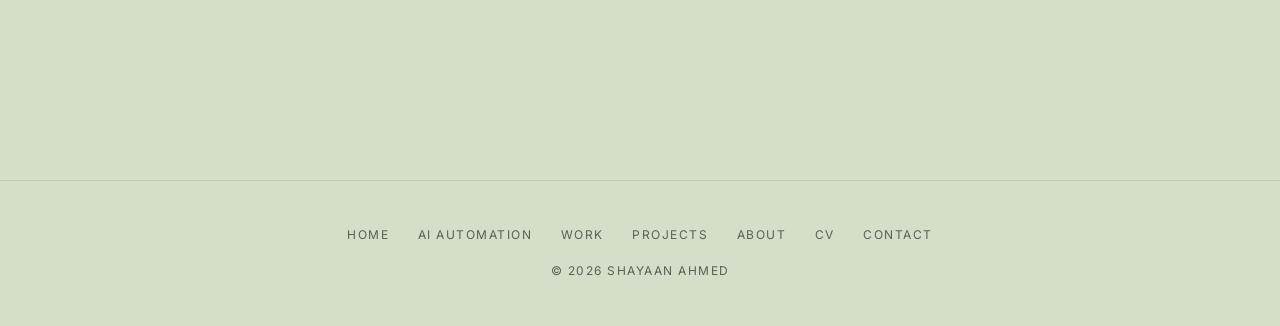
==== commit 8ec3f0c8: "Remove the scroll-scrubbed world walkthrough Deletes world-scrub.js and the eight clips in world/ (4" ====
--- a/automation.html
+++ b/automation.html
@@ -171,7 +171,6 @@
             </div>
         </div>
 
-        <div id="world"></div>
     </section>
 
     <!-- ============ Featured Work ============
@@ -308,56 +307,6 @@
     <p>&copy; 2026 Shayaan Ahmed</p>
 </footer>
 
-<script src="world-scrub.js"></script>
 <script src="script.js"></script>
-<script>
-// The AI Automation walkthrough: one continuous photoreal walk, scroll-
-// scrubbed. Step copy is the real "How It Works"; the last stop
-// introduces the owner. Track lengths trimmed — the earlier pacing was
-// reported as taking too long to get through.
-mountScrollWorld(document.getElementById('world'), {
-    hint: 'scroll to walk through',
-    diveScroll: 1.45,
-    crossfade: 0.1,
-    sections: [
-        {
-            id: 'sw-discovery', label: 'Discovery',
-            still: 'world/discovery.webp',
-            clip: 'world/discovery.mp4', clipMobile: 'world/discovery-m.mp4',
-            accent: '#3f7d5c', scroll: 1.6, linger: 0.35,
-            eyebrow: 'Step 01 — Discovery', title: 'First, we talk.',
-            body: 'We talk through your current processes, pain points, and goals. I identify where automation can save you the most time.'
-        },
-        {
-            id: 'sw-design', label: 'Design',
-            still: 'world/design.webp',
-            clip: 'world/design.mp4', clipMobile: 'world/design-m.mp4',
-            accent: '#3f7d5c', linger: 0.3,
-            eyebrow: 'Step 02 — Design', title: 'Then I map the system.',
-            body: 'I map out the automation architecture — tools, triggers, logic, and integrations — and walk you through the plan before building anything.'
-        },
-        {
-            id: 'sw-build', label: 'Build',
-            still: 'world/build.webp',
-            clip: 'world/build.mp4', clipMobile: 'world/build-m.mp4',
-            // Was falling through to diveScroll (1.45) — the shortest leg of the
-            // four, which rushed the walk through the build lab. Longest now.
-            accent: '#3f7d5c', scroll: 1.95, linger: 0.3,
-            eyebrow: 'Step 03 — Build', title: 'Then I build it.',
-            body: 'I build and test the workflow end-to-end, handling edge cases and making sure everything runs reliably.'
-        },
-        {
-            id: 'sw-handover', label: 'Handover',
-            still: 'world/handover.webp',
-            clip: 'world/handover.mp4', clipMobile: 'world/handover-m.mp4',
-            accent: '#3f7d5c', scroll: 1.7, linger: 0.4,
-            eyebrow: 'Step 04 — Handover', title: "Yours to keep. I'm Shayaan.",
-            body: 'I hand over the finished system with documentation so you can understand and maintain it — or I can manage it ongoing.',
-            cta: { primary: { label: 'Meet me', href: 'index.html#about' }, secondary: { label: 'Get in touch', href: 'contact.html' } }
-        }
-    ],
-    connectors: []
-});
-</script>
 </body>
 </html>
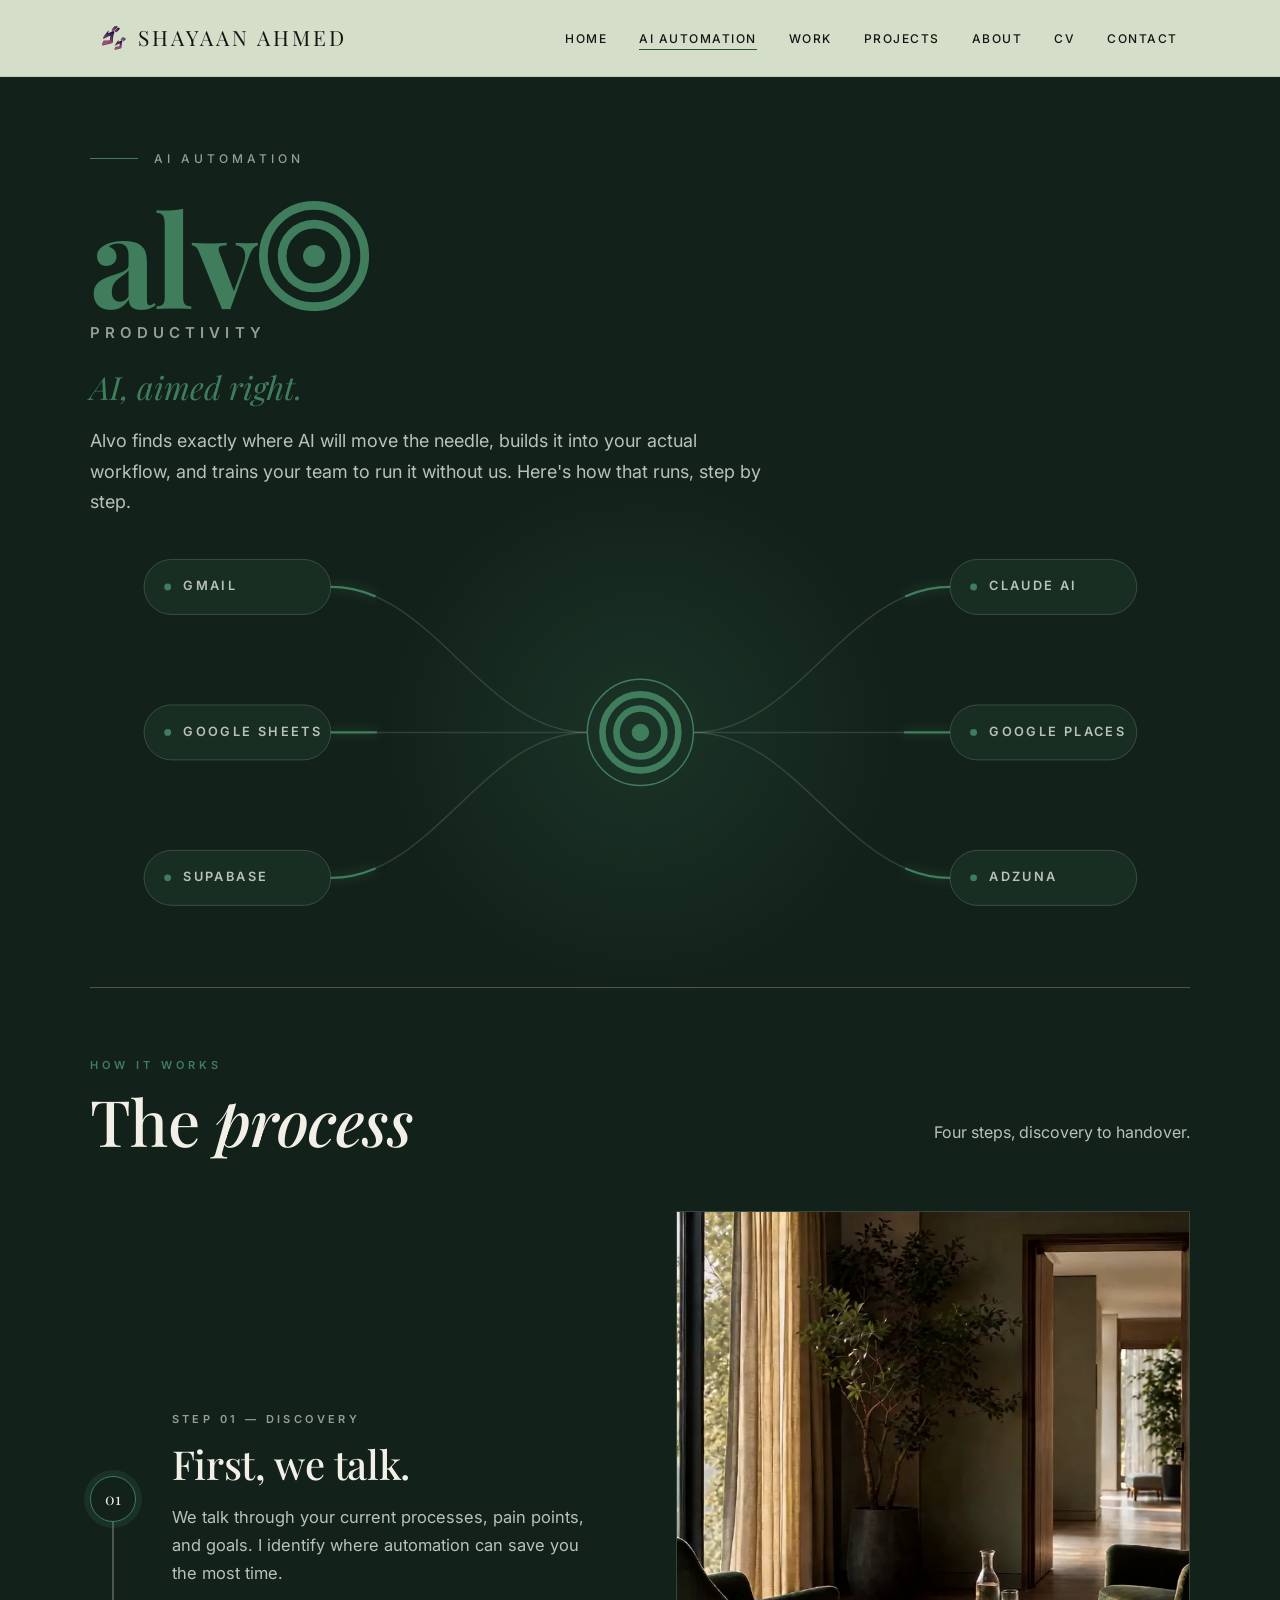
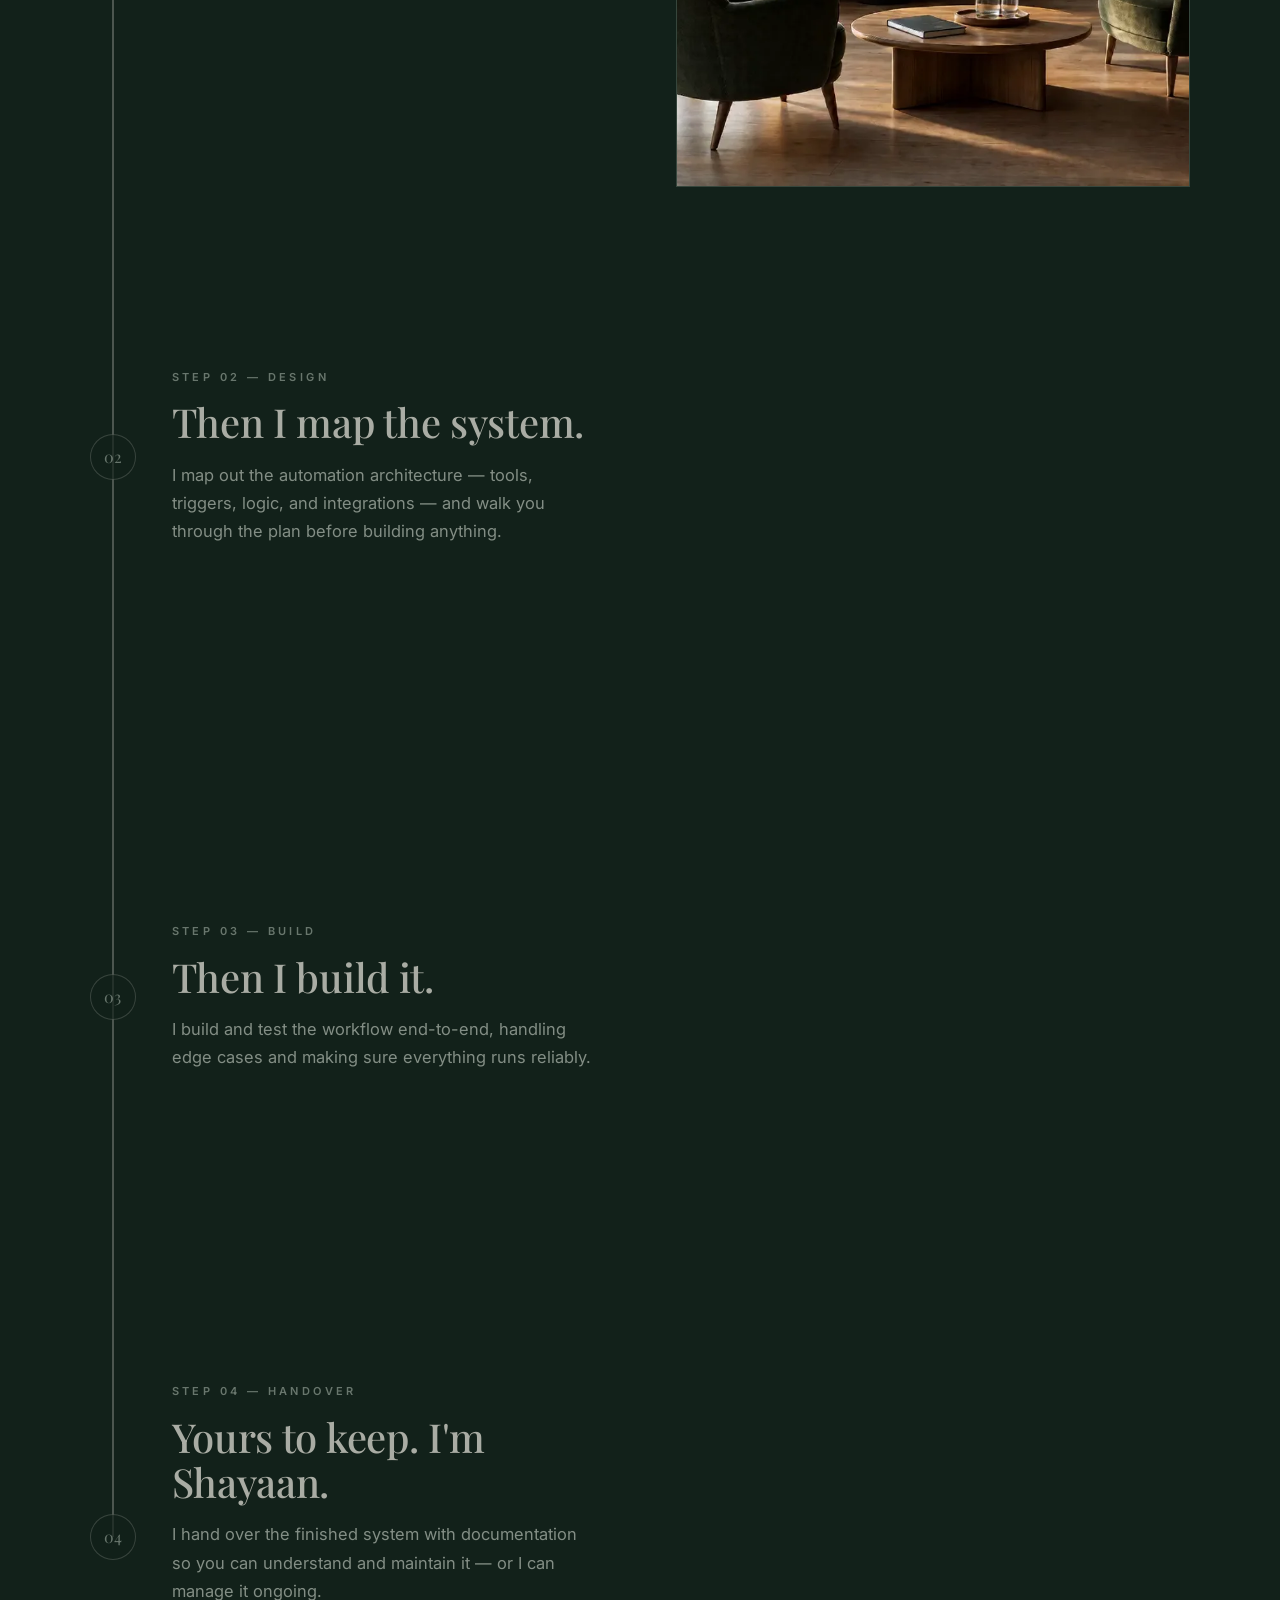
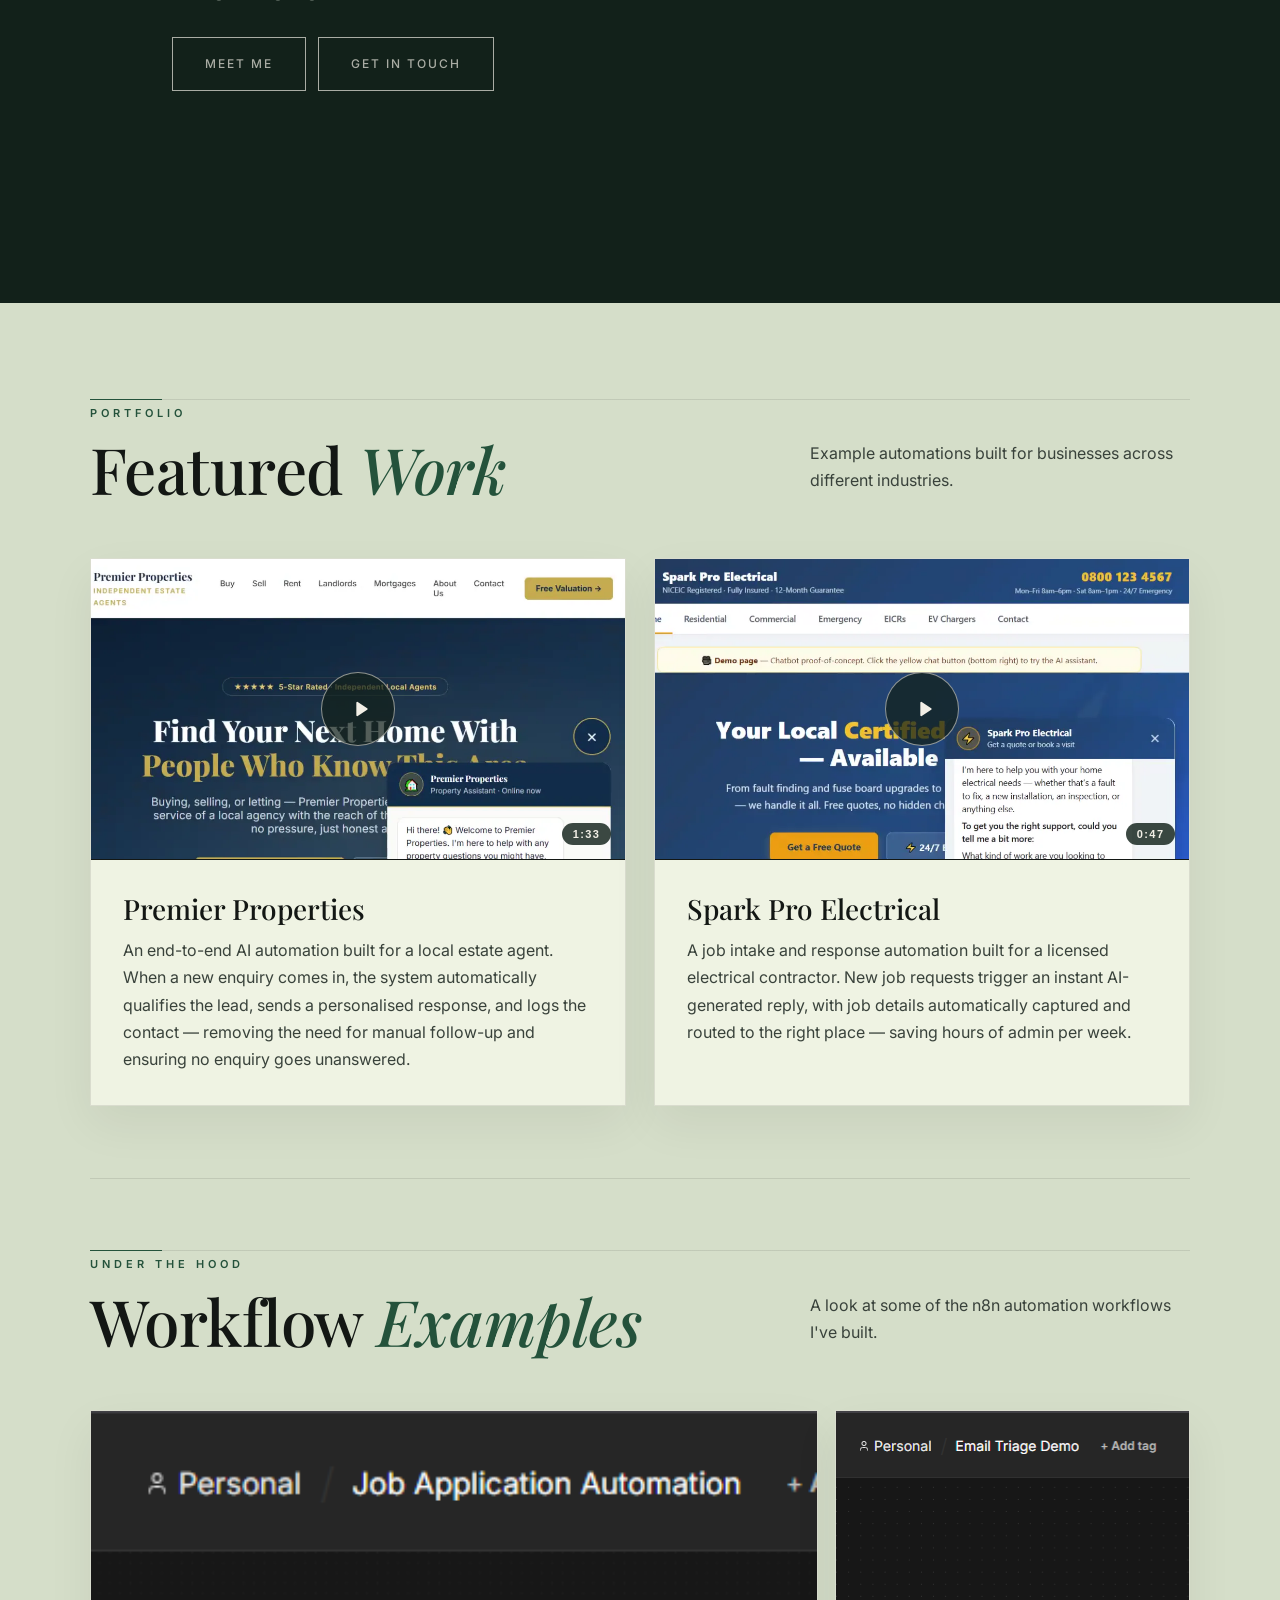
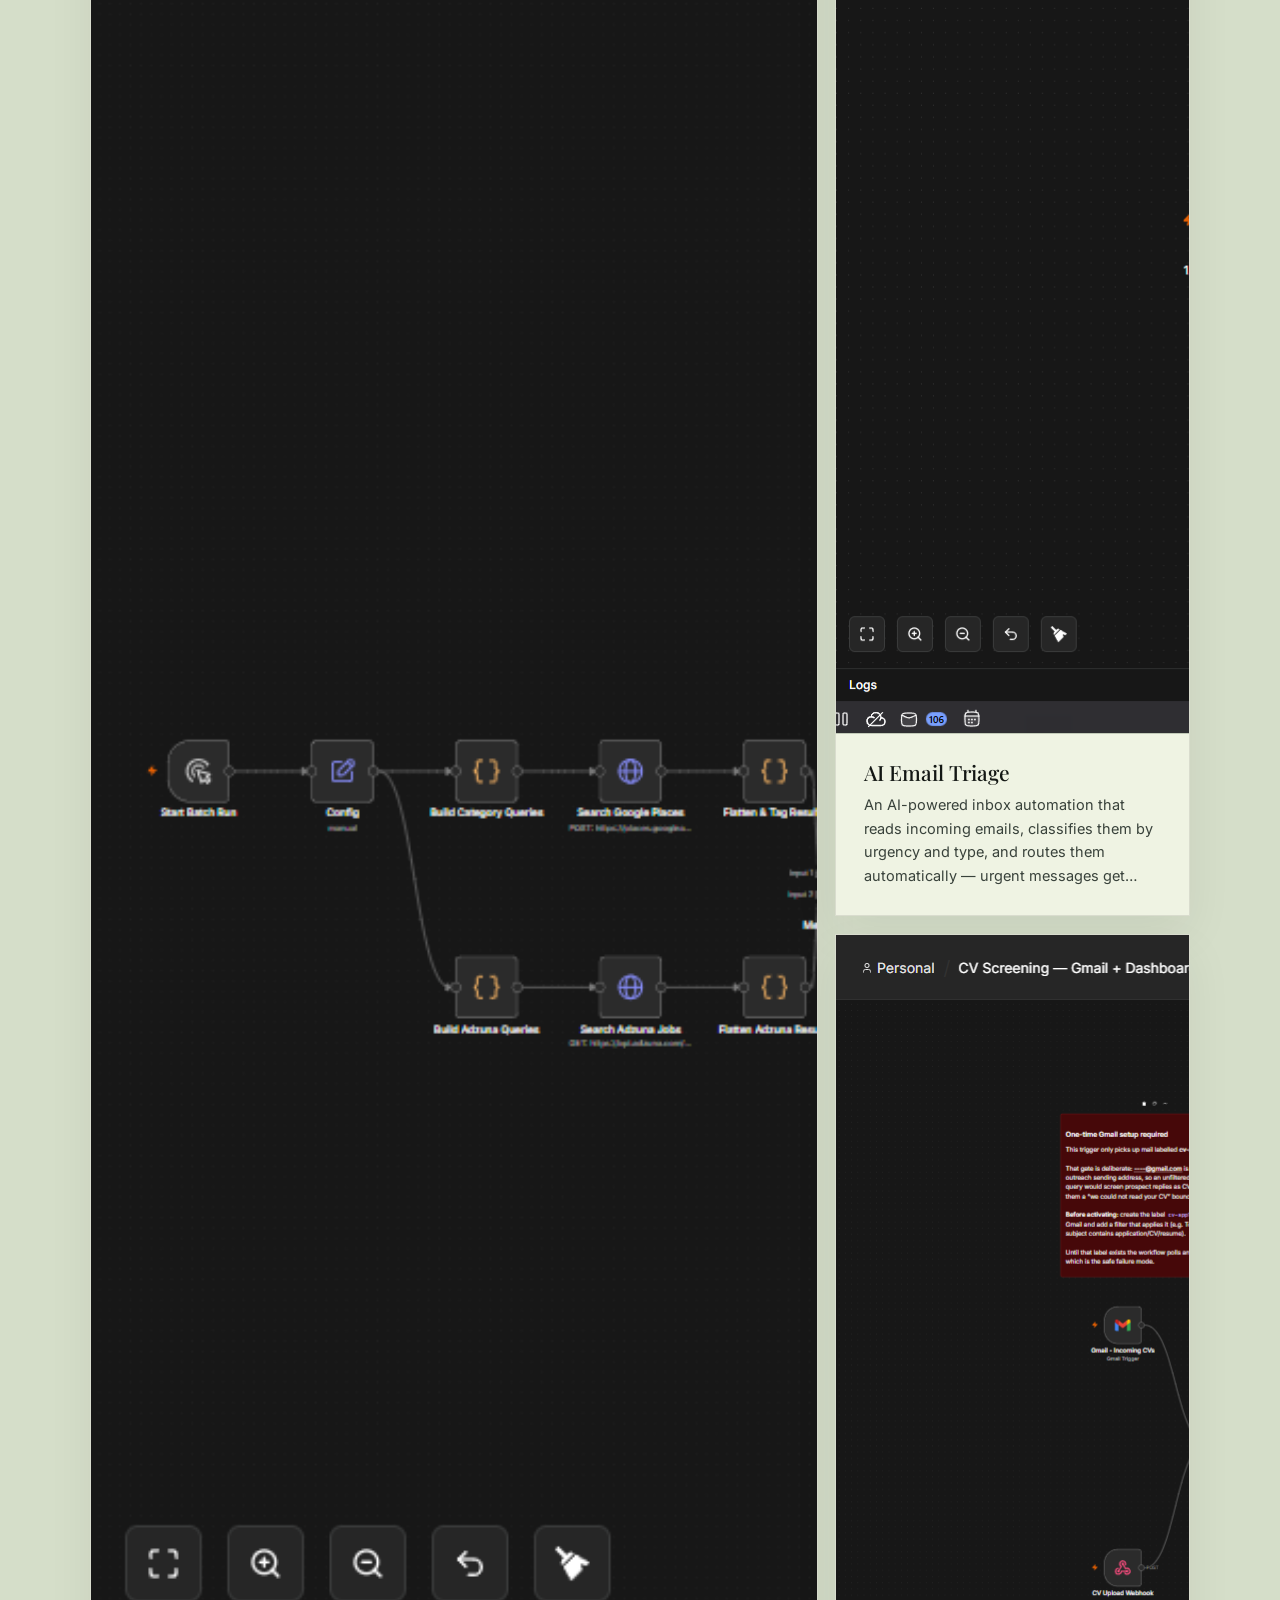
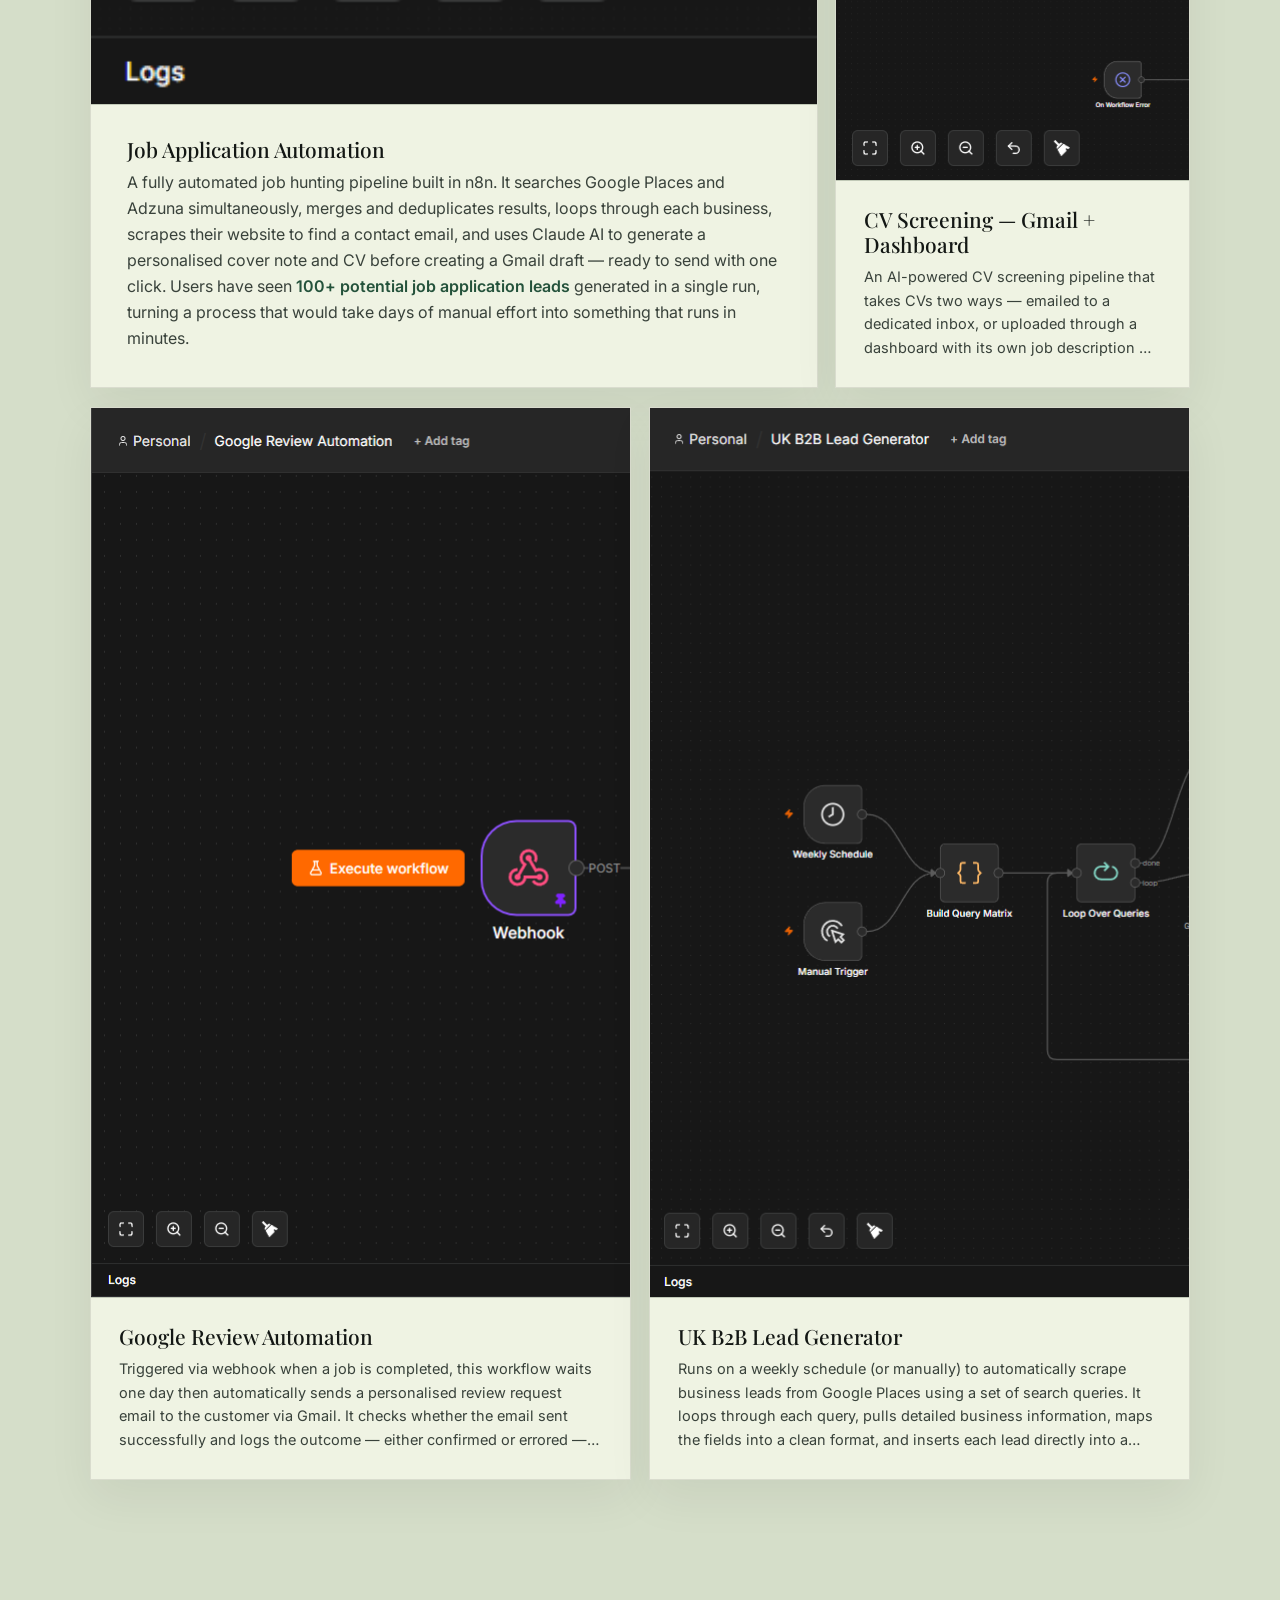
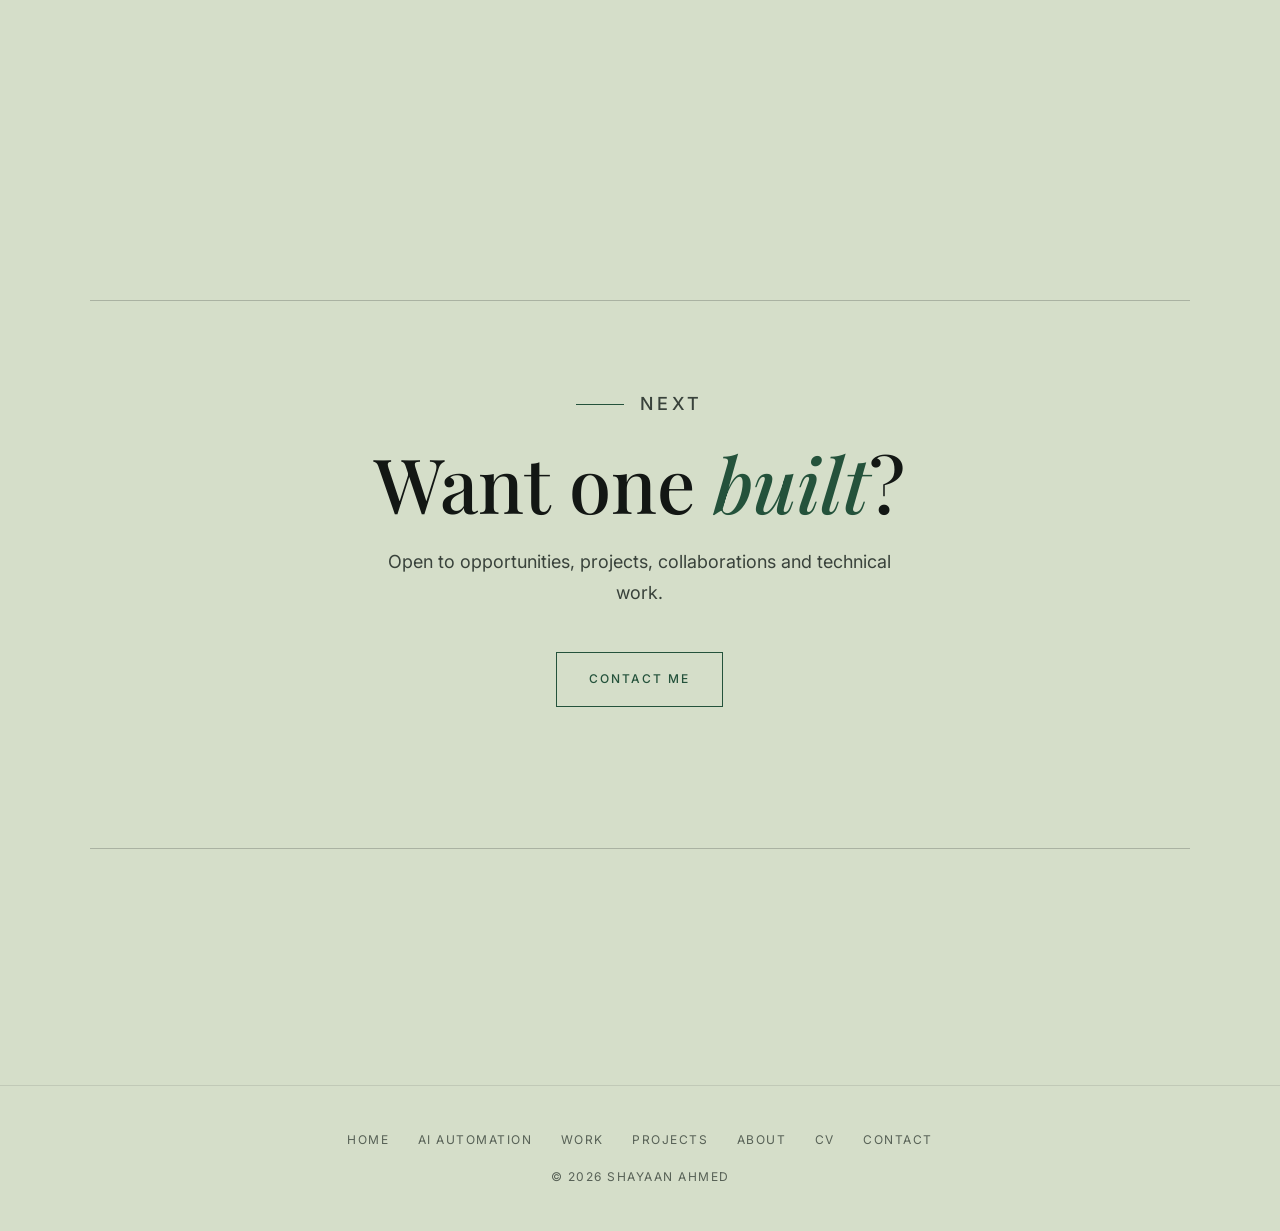
==== commit 3145ec52: "Add the sticky process: Sticky Scroll Reveal x Timeline beam, ported Replaces the deleted world with" ====
--- a/automation.html
+++ b/automation.html
@@ -3,17 +3,17 @@
 <head>
     <meta charset="UTF-8">
     <meta name="viewport" content="width=device-width, initial-scale=1.0">
-    <meta name="description" content="AI Automation with Shayaan Ahmed — a scroll-driven walkthrough of the process, from discovery to handover.">
+    <meta name="description" content="AI Automation with Shayaan Ahmed — the four steps from discovery to handover, the systems they produce, and the n8n workflows behind them.">
     <title>AI Automation | Shayaan Ahmed</title>
     <link rel="canonical" href="https://shayaanahm.github.io/automation.html">
     <meta property="og:type" content="website">
     <meta property="og:title" content="AI Automation | Shayaan Ahmed">
-    <meta property="og:description" content="AI Automation with Shayaan Ahmed — a scroll-driven walkthrough of the process, from discovery to handover.">
+    <meta property="og:description" content="AI Automation with Shayaan Ahmed — the four steps from discovery to handover, the systems they produce, and the n8n workflows behind them.">
     <meta property="og:url" content="https://shayaanahm.github.io/automation.html">
     <meta property="og:image" content="https://shayaanahm.github.io/me-outdoors.jpg">
     <meta name="twitter:card" content="summary_large_image">
     <meta name="twitter:title" content="AI Automation | Shayaan Ahmed">
-    <meta name="twitter:description" content="AI Automation with Shayaan Ahmed — a scroll-driven walkthrough of the process, from discovery to handover.">
+    <meta name="twitter:description" content="AI Automation with Shayaan Ahmed — the four steps from discovery to handover, the systems they produce, and the n8n workflows behind them.">
     <meta name="twitter:image" content="https://shayaanahm.github.io/me-outdoors.jpg">
     <link rel="preconnect" href="https://fonts.googleapis.com">
     <link rel="preconnect" href="https://fonts.gstatic.com" crossorigin>
@@ -42,25 +42,29 @@
     </div>
 </nav>
 
-<!-- ===== AI Automation — the walkthrough =====
+<!-- ===== AI Automation =====
      Moved off the homepage 2026-07-17: this page exists to hold the
-     walkthrough on its own, the way contact.html holds contact.
-     world-scrub.js mounts the scrub engine into #world: a sticky 100vh
-     view + a tall track; scroll drives the camera through one continuous
-     photoreal walk of the process (Discovery → Design → Build →
-     Handover; the last stop introduces the owner). Config lives with the
-     scripts at the end of <body>. Copy = the real How It Works.
-
-     The header strip is dark so it flows straight into the dark
-     walkthrough below it — one continuous chapter, as it read on the
-     homepage.
+     process on its own, the way contact.html holds contact.
+
+     The process is the .proc block inside the dark intro strip below —
+     a ported hybrid of 21st.dev's Sticky Scroll Reveal and its Timeline
+     beam (styles: home.css section 7; behaviour: the fifth IIFE in
+     script.js). It replaced world-scrub.js on 2026-09-02, which drove
+     the same four steps as a scroll-scrubbed photoreal camera walk at a
+     cost of 48 MB and 6.7 viewport-heights of scrolling.
+
+     THIS PAGE MUST NEVER LOAD scroll.js. Its nav carries a real #work
+     anchor, so scroll.js's scrollspy would light "Work" while
+     script.js's filename match lights "AI Automation" — two active nav
+     links at once. That is why the process's JS lives in script.js
+     instead, and it is the single non-obvious constraint on this page.
 -->
 <main>
-    <!-- #automation stays scoped to the dark chapter (intro strip + world):
-         home.css paints #automation with --panel, so anything inside it sits
-         on dark. The closing band below is deliberately outside it — on dark
-         its accent-outlined buttons would be green-on-dark-green. -->
-    <section id="automation" aria-label="AI Automation — how I work, as a walkthrough">
+    <!-- #automation stays scoped to the dark chapter: home.css paints it
+         with --panel, so anything inside it sits on dark. The closing band
+         below is deliberately outside it — on dark its accent-outlined
+         buttons would be green-on-dark-green. -->
+    <section id="automation" aria-label="AI Automation — how I work, step by step">
         <div class="automation-intro panel-dark">
             <div class="container automation-intro-inner">
                 <!-- Alvo Productivity brand lockup. Geometry is the real mark
@@ -69,7 +73,7 @@
                      Deliberately drawn in currentColor so it inherits this
                      site's accent green: the brand's terracotta #B5562C is NOT
                      imported, per the owner — brand identity, portfolio palette. -->
-                <div class="page-header alvo-header reveal">
+                <div class="page-header reveal">
                     <p class="small-label">AI Automation</p>
 
                     <h1 class="alvo-lockup">
@@ -89,7 +93,7 @@
                     <p class="section-intro">
                         Alvo finds exactly where AI will move the needle, builds it into your
                         actual workflow, and trains your team to run it without us.
-                        Scroll to walk the process.
+                        Here's how that runs, step by step.
                     </p>
 
                     <!-- Integration constellation. Ported from 21st.dev's
@@ -168,6 +172,93 @@
                         <span>n8n</span><span>Claude</span><span>Supabase</span><span>Gmail</span><span>Google Sheets</span><span>Google Places</span>
                     </p>
                 </div>
+
+                <div class="section-row tight reveal">
+                    <h2 class="section-heading" data-label="How It Works">The <em>process</em></h2>
+                    <p class="section-sub">Four steps, discovery to handover.</p>
+                </div>
+
+                <!-- Sticky process. See home.css section 7 and script.js's
+                     fifth IIFE. Three things here are structural, not
+                     cosmetic, and all three break silently:
+
+                     1. The element TYPES carry the layout. The CSS assigns
+                        grid rows with article:nth-of-type(n) and stacks the
+                        panes with figure. Swap an <article> for a <div>, or
+                        add a stray <figure>, and both the grid and the
+                        no-JS fallback come apart with no error.
+                     2. The steps and figures ALTERNATE in source order.
+                        That is the only reason the whole thing collapses to
+                        readable stacked cards on mobile with `display:block`
+                        and nothing else — no JS re-ordering.
+                     3. .proc-step must NOT carry .reveal. style.css's
+                        .reveal.visible { opacity: 1 } is (0,2,0) and would
+                        beat .proc-step { opacity: .68 } at (0,1,0), killing
+                        the dim-to-active read. The dim-to-active transition
+                        IS this section's entrance. -->
+                <div class="proc">
+                    <i class="proc-beam" aria-hidden="true"></i>
+
+                    <article class="proc-step">
+                        <span class="proc-num" aria-hidden="true">01</span>
+                        <div class="proc-copy">
+                            <p class="proc-label">Step 01 — Discovery</p>
+                            <h3 class="proc-title">First, we talk.</h3>
+                            <p class="proc-body">We talk through your current processes, pain points, and goals. I identify where automation can save you the most time.</p>
+                        </div>
+                    </article>
+                    <!-- The panes are aria-hidden with empty alt on purpose:
+                         four stacked renders would otherwise read out as four
+                         scene descriptions while the copy beside them already
+                         carries every fact. These are atmosphere. -->
+                    <figure class="proc-shot" aria-hidden="true">
+                        <img src="world/discovery.webp" alt="" width="1600" height="900" decoding="async">
+                    </figure>
+
+                    <article class="proc-step">
+                        <span class="proc-num" aria-hidden="true">02</span>
+                        <div class="proc-copy">
+                            <p class="proc-label">Step 02 — Design</p>
+                            <h3 class="proc-title">Then I map the system.</h3>
+                            <p class="proc-body">I map out the automation architecture — tools, triggers, logic, and integrations — and walk you through the plan before building anything.</p>
+                        </div>
+                    </article>
+                    <figure class="proc-shot" aria-hidden="true">
+                        <img src="world/design.webp" alt="" width="1600" height="900" loading="lazy" decoding="async">
+                    </figure>
+
+                    <article class="proc-step">
+                        <span class="proc-num" aria-hidden="true">03</span>
+                        <div class="proc-copy">
+                            <p class="proc-label">Step 03 — Build</p>
+                            <h3 class="proc-title">Then I build it.</h3>
+                            <p class="proc-body">I build and test the workflow end-to-end, handling edge cases and making sure everything runs reliably.</p>
+                        </div>
+                    </article>
+                    <figure class="proc-shot" aria-hidden="true">
+                        <img src="world/build.webp" alt="" width="1600" height="900" loading="lazy" decoding="async">
+                    </figure>
+
+                    <article class="proc-step">
+                        <span class="proc-num" aria-hidden="true">04</span>
+                        <div class="proc-copy">
+                            <p class="proc-label">Step 04 — Handover</p>
+                            <h3 class="proc-title">Yours to keep. I&#39;m Shayaan.</h3>
+                            <p class="proc-body">I hand over the finished system with documentation so you can understand and maintain it — or I can manage it ongoing.</p>
+                            <!-- Plain .button, not .button--accent: this page's
+                                 single accent CTA is the closing "Contact Me".
+                                 .panel-dark recolours these to ivory, which is
+                                 why they read on the dark ground. -->
+                            <p class="proc-actions">
+                                <a class="button" href="index.html#about">Meet me</a>
+                                <a class="button" href="contact.html">Get in touch</a>
+                            </p>
+                        </div>
+                    </article>
+                    <figure class="proc-shot" aria-hidden="true">
+                        <img src="world/handover.webp" alt="" width="1600" height="900" loading="lazy" decoding="async">
+                    </figure>
+                </div>
             </div>
         </div>
 
--- a/home.css
+++ b/home.css
@@ -1128,10 +1128,12 @@
 
 
 /* ---------- AI Automation intro strip ----------
-   A slim dark header that flows straight into the dark walkthrough
-   below it — one continuous chapter. */
+   The dark chapter: brand lockup, constellation, and the .proc process
+   block, all on one panel. The 40px bottom this carried until 2026-09-02
+   was sized for a full-bleed element starting immediately below it; the
+   process now ends inside the strip, so it needs real breathing room. */
 .automation-intro .automation-intro-inner {
-    padding: 72px 0 40px;
+    padding: 72px 0 96px;
 }
 
 #automation {
@@ -1198,11 +1200,10 @@
     margin: 28px 0 20px;
 }
 
-/* .page-header's 72px bottom margin + the strip's own 40px padding stacked
-   into a dead gap above the world. The border still separates them. */
-.alvo-header {
-    margin-bottom: 0;
-}
+/* (`.alvo-header { margin-bottom: 0 }` lived here. It existed only because
+   the full-bleed world started flush under this header and the stacked
+   margins read as a dead gap. A .section-row follows now, which wants
+   .page-header's natural 72px. Removed 2026-09-02 along with the class.) */
 
 @media (max-width: 760px) {
     .alvo-suffix {
@@ -1832,3 +1833,250 @@
 .bento > .reveal:nth-child(3) { transition-delay: 0.14s; }
 .bento > .reveal:nth-child(4) { transition-delay: 0.21s; }
 .bento > .reveal:nth-child(5) { transition-delay: 0.28s; }
+
+
+/* ============================================================
+   7. STICKY PROCESS — Sticky Scroll Reveal x Timeline beam
+   ------------------------------------------------------------
+   Ported hybrid of two 21st.dev components: Aceternity's Sticky
+   Scroll Reveal (a scrolling copy column read against one pinned
+   visual) and its Timeline (a numbered rail whose beam fills with
+   scroll progress). Replaced world-scrub.js on 2026-09-02: 45.8 MB
+   of clips buying 6.7 viewport-heights of scroll the owner found
+   too long. Same four steps, same copy, ~2.4vh of scroll, 264 KB
+   of stills.
+
+   NO JS DRIVES THE LAYOUT. The four <figure>s are grid items that
+   all claim the SAME grid area (column 2, rows 1/-1) and each is
+   position:sticky inside it, so they stack and pin with no absolute
+   positioning and no DOM moves. That is precisely what lets the same
+   markup collapse to interleaved stacked cards under 900px — the
+   figures already sit in source order between the steps, so the
+   mobile layout is `display: block` and nothing else.
+
+   script.js's fifth IIFE only toggles .is-active and writes --beam.
+   It lives THERE and not in scroll.js because automation.html must
+   never load scroll.js — its nav has a real #work anchor, so the
+   scrollspy would light "Work" while script.js's filename match
+   lights "AI Automation", giving two active nav links at once.
+
+   No @layer. Same reason as every block above: style.css's unlayered
+   `* { padding: 0 }` beats every layered rule.
+   ============================================================ */
+.proc {
+    display: grid;
+    grid-template-columns: minmax(0, 1fr) minmax(0, 1fr);
+    column-gap: 72px;
+    position: relative;
+    margin-top: 8px;
+}
+
+/* Rows assigned explicitly. Auto-placement around four siblings that all
+   claim `grid-row: 1 / -1` is not worth reasoning about. */
+.proc-step { grid-column: 1; }
+.proc-step:nth-of-type(1) { grid-row: 1; }
+.proc-step:nth-of-type(2) { grid-row: 2; }
+.proc-step:nth-of-type(3) { grid-row: 3; }
+.proc-step:nth-of-type(4) { grid-row: 4; }
+
+.proc-step {
+    position: relative;
+    display: flex;
+    align-items: center;
+    gap: 36px;
+    /* 4 x 60vh = 2.4 viewport-heights. THIS is the pacing knob — the
+       world's per-leg `scroll` keys summed to 6.7 and read as too long. */
+    min-height: 60vh;
+    /* Dimmed, not hidden. 0.68 is a contrast floor, not a taste call:
+       --ink-soft (#b9c2b8) at 0.68 over --panel (#12211a) composites to
+       ~#848f85, which is 4.97:1. Below ~0.6 it drops under 4.5:1.
+       Don't "improve" this by dimming harder. */
+    opacity: 0.68;
+    transition: opacity 0.5s var(--ease);
+}
+
+.proc-step.is-active { opacity: 1; }
+
+.proc-num {
+    flex: 0 0 46px;
+    width: 46px;
+    height: 46px;
+    display: grid;
+    place-items: center;
+    border: 1px solid var(--line-strong);
+    border-radius: 50%;
+    /* Masks the rail running behind it. Inside .panel-dark, --bg is
+       --panel, so this is the panel colour without hardcoding it. */
+    background: var(--bg);
+    font-family: 'Playfair Display', serif;
+    font-size: 16px;
+    color: var(--ink-muted);
+    transition: border-color 0.45s var(--ease), color 0.45s var(--ease),
+                box-shadow 0.45s var(--ease);
+}
+
+.proc-step.is-active .proc-num {
+    border-color: var(--accent);
+    color: var(--ink);
+    box-shadow: 0 0 0 6px var(--accent-soft);
+}
+
+.proc-copy { max-width: 420px; }
+
+.proc-label {
+    font-size: 11px;
+    font-weight: 600;
+    letter-spacing: 3.4px;
+    text-transform: uppercase;
+    /* --ink-muted (#93a095 on dark), never --accent: accent green on the
+       panel is 3.4:1, fine for a graphic or a heading but short of the
+       4.5:1 a label at 11px needs. */
+    color: var(--ink-muted);
+    margin-bottom: 14px;
+}
+
+.proc-title {
+    font-family: 'Playfair Display', serif;
+    font-size: clamp(28px, 3.4vw, 40px);
+    font-weight: 500;
+    line-height: 1.12;
+    letter-spacing: -0.3px;
+    margin-bottom: 16px;
+}
+
+.proc-body {
+    color: var(--ink-soft);
+    font-size: 16.5px;
+}
+
+.proc-actions {
+    margin-top: 32px;
+    display: flex;
+    flex-wrap: wrap;
+    gap: 12px;
+}
+
+/* ---------- the rail ----------
+   Geometry comes from JS-measured dot centres, written once per resize
+   as --rail-top / --rail-len, never per frame. The .tl trick of
+   `top: 8px; bottom: 8px` cannot work here: the last dot sits ~30vh
+   above the block's bottom edge, so any guessed inset overshoots it by
+   most of a viewport. */
+.proc::before,
+.proc-beam {
+    content: "";
+    position: absolute;
+    left: 22px;                 /* 46px dot / 2, minus half the 2px rail */
+    top: var(--rail-top, 0px);
+    height: var(--rail-len, 0px);
+    width: 2px;
+}
+
+.proc::before { background: var(--line-strong); }
+
+.proc-beam {
+    background: linear-gradient(180deg,
+        var(--accent-bright),
+        rgba(63, 125, 92, 0.3));
+    /* scaleY, never height: height is layout, transform composites. And
+       no transition — the value is rewritten every rAF while scrolling,
+       so a transition would only add lag behind the scroll position. */
+    transform: scaleY(var(--beam, 0));
+    transform-origin: top;
+    will-change: transform;
+}
+
+/* ---------- the pinned pane ----------
+   top 18vh + height 64vh leaves 18vh below, so the pane sits on the
+   viewport's optical centre — which is where script.js's focus line
+   reads. Retune the two together or neither. */
+.proc-shot {
+    grid-column: 2;
+    grid-row: 1 / -1;
+    align-self: start;
+    position: sticky;
+    top: 18vh;
+    height: 64vh;
+    margin: 0;
+    overflow: hidden;
+    border: 1px solid var(--line);
+    background: var(--bg-card);
+    opacity: 0;
+    transform: scale(1.015);
+    transition: opacity 0.55s var(--ease), transform 0.55s var(--ease);
+}
+
+.proc-shot img {
+    display: block;
+    width: 100%;
+    height: 100%;
+    object-fit: cover;
+    object-position: center;
+}
+
+.proc-shot.is-active {
+    opacity: 1;
+    transform: scale(1);
+}
+
+/* With JS off nothing is ever .is-active, so show the first scene rather
+   than an empty pane — the same defensive stance as the reveal engine's
+   2.5s safety net. */
+.proc:not(.proc--live) .proc-shot:first-of-type {
+    opacity: 1;
+    transform: none;
+}
+
+.proc:not(.proc--live) .proc-step { opacity: 1; }
+
+/* ---------- stacked fallback ----------
+   One block, two triggers: the comma in a media query list is OR. Under
+   reduced motion the pane un-sticks entirely rather than hard-cutting
+   between scenes as you scroll — the same call world-scrub.js made when
+   it fell back to these very stills. */
+@media (max-width: 900px), (prefers-reduced-motion: reduce) {
+    .proc { display: block; }
+
+    .proc-step {
+        display: block;
+        min-height: 0;
+        padding: 40px 0 8px;
+        opacity: 1;
+    }
+
+    .proc-step:first-of-type { padding-top: 8px; }
+
+    .proc-num {
+        position: absolute;
+        left: 0;
+        top: 40px;
+    }
+
+    .proc-step:first-of-type .proc-num { top: 8px; }
+
+    .proc-copy {
+        margin-left: 82px;
+        max-width: none;
+    }
+
+    .proc-shot {
+        position: static;
+        height: auto;
+        aspect-ratio: 16 / 10;
+        margin: 0 0 12px 82px;
+        opacity: 1;
+        transform: none;
+        transition: none;
+    }
+
+    .proc-num,
+    .proc-step { transition: none; }
+}
+
+/* The beam is a scroll-linked indicator, so it follows the precedent this
+   file already sets for #scroll-progress and stands down under reduced
+   motion. The static .proc::before rail stays, so the steps are still
+   visibly threaded together. */
+@media (prefers-reduced-motion: reduce) {
+    .proc-beam { display: none; }
+}
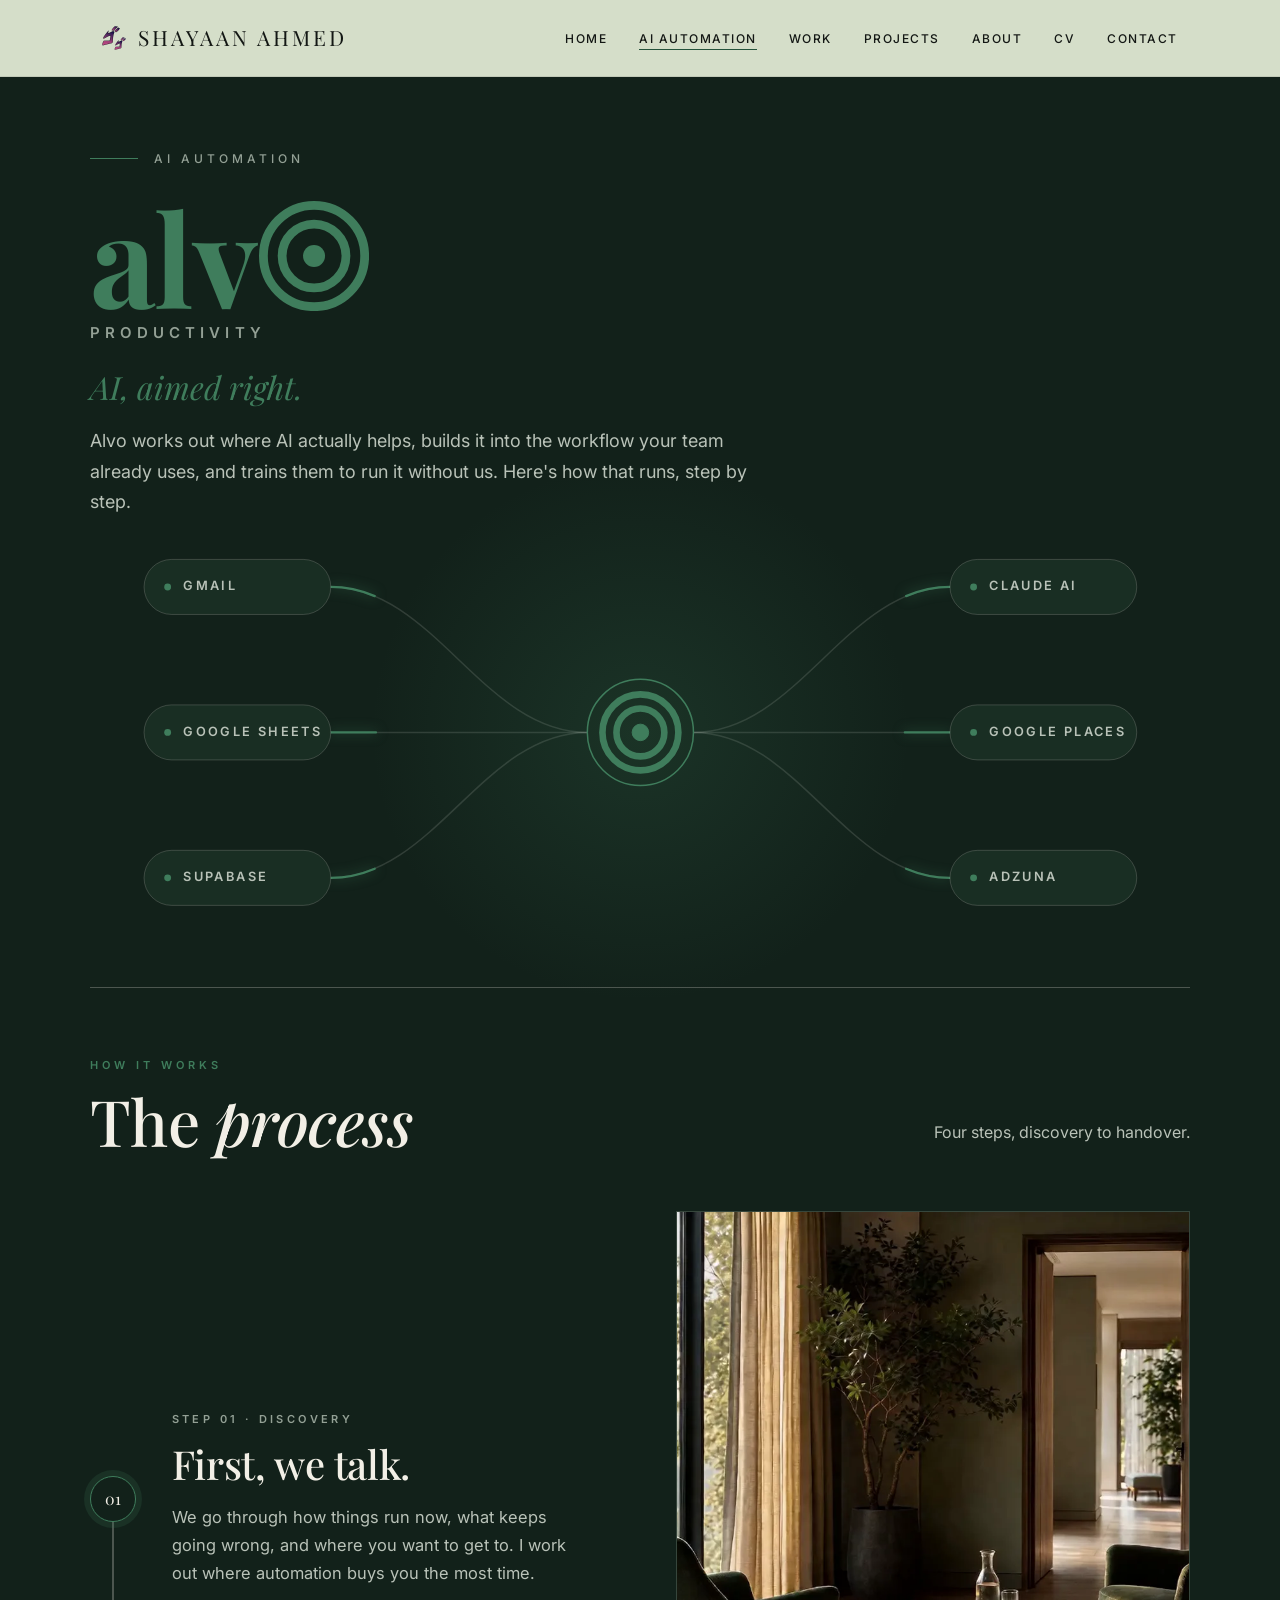
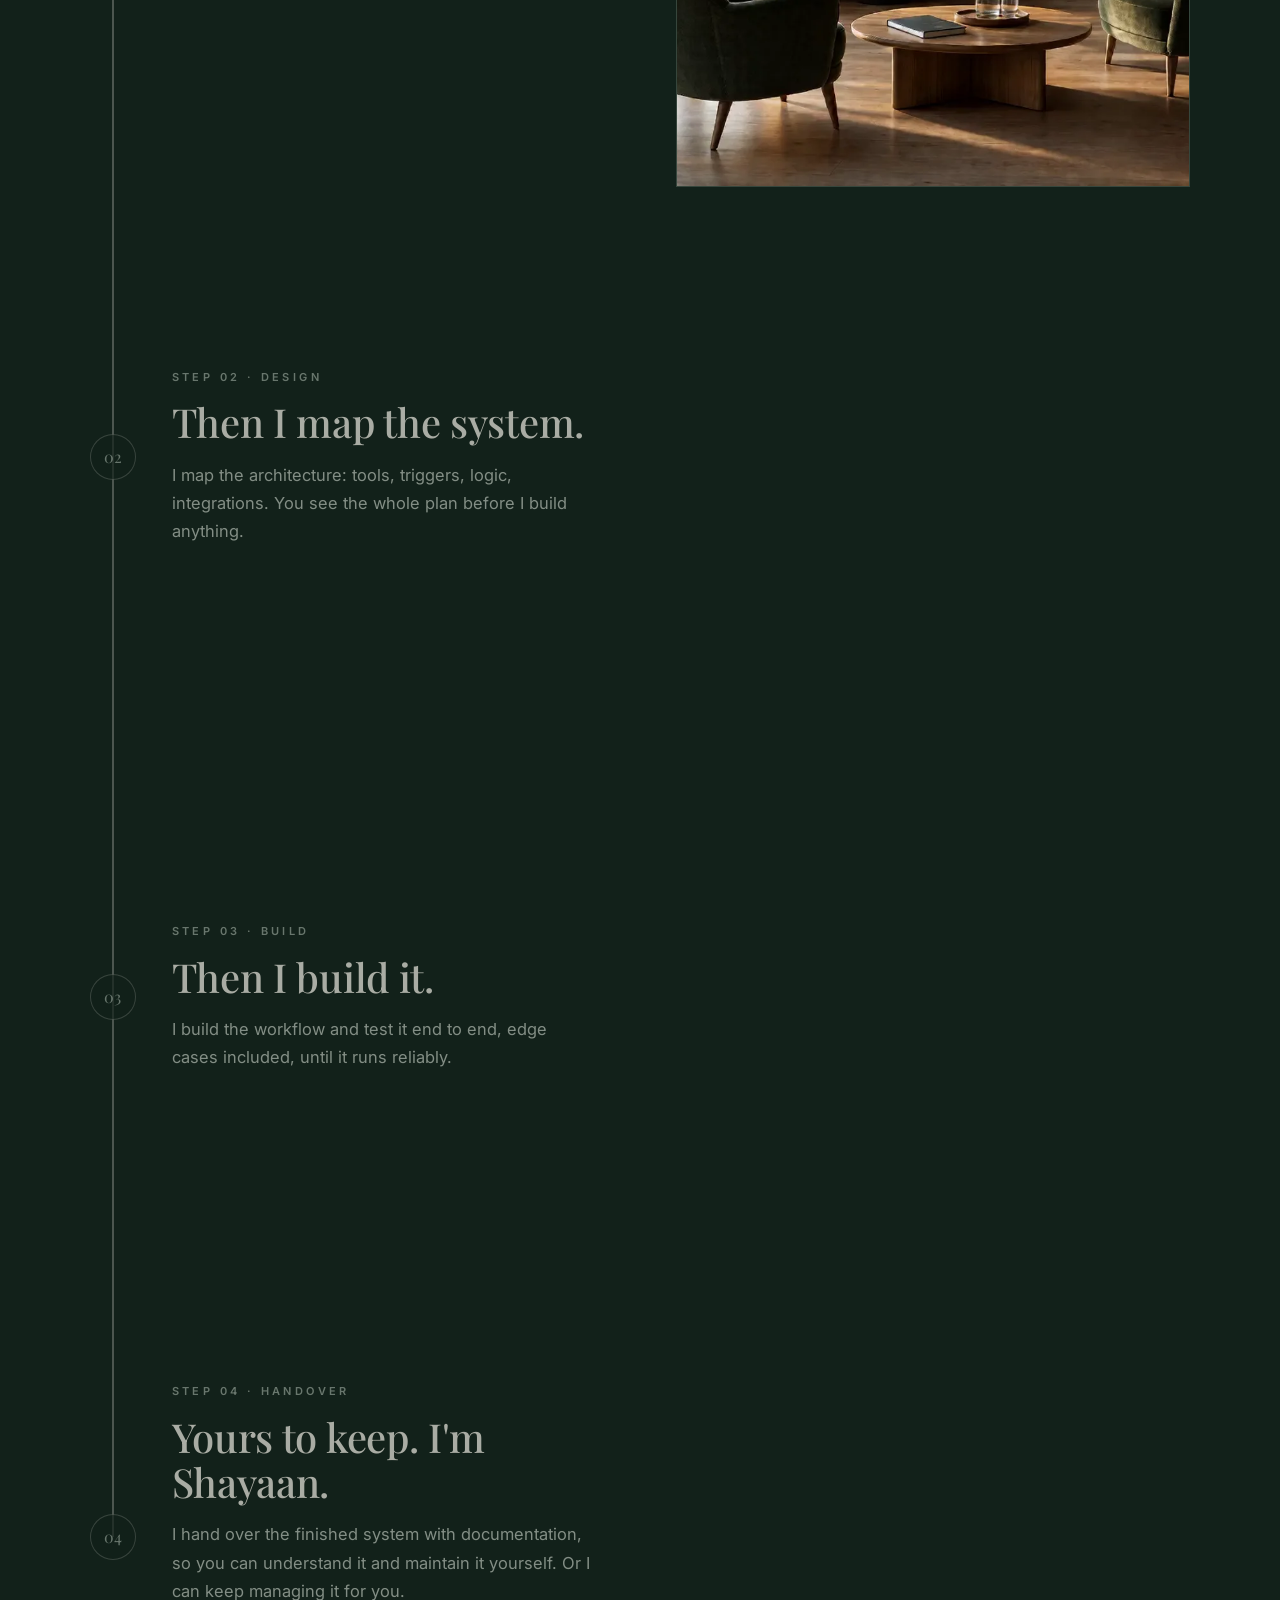
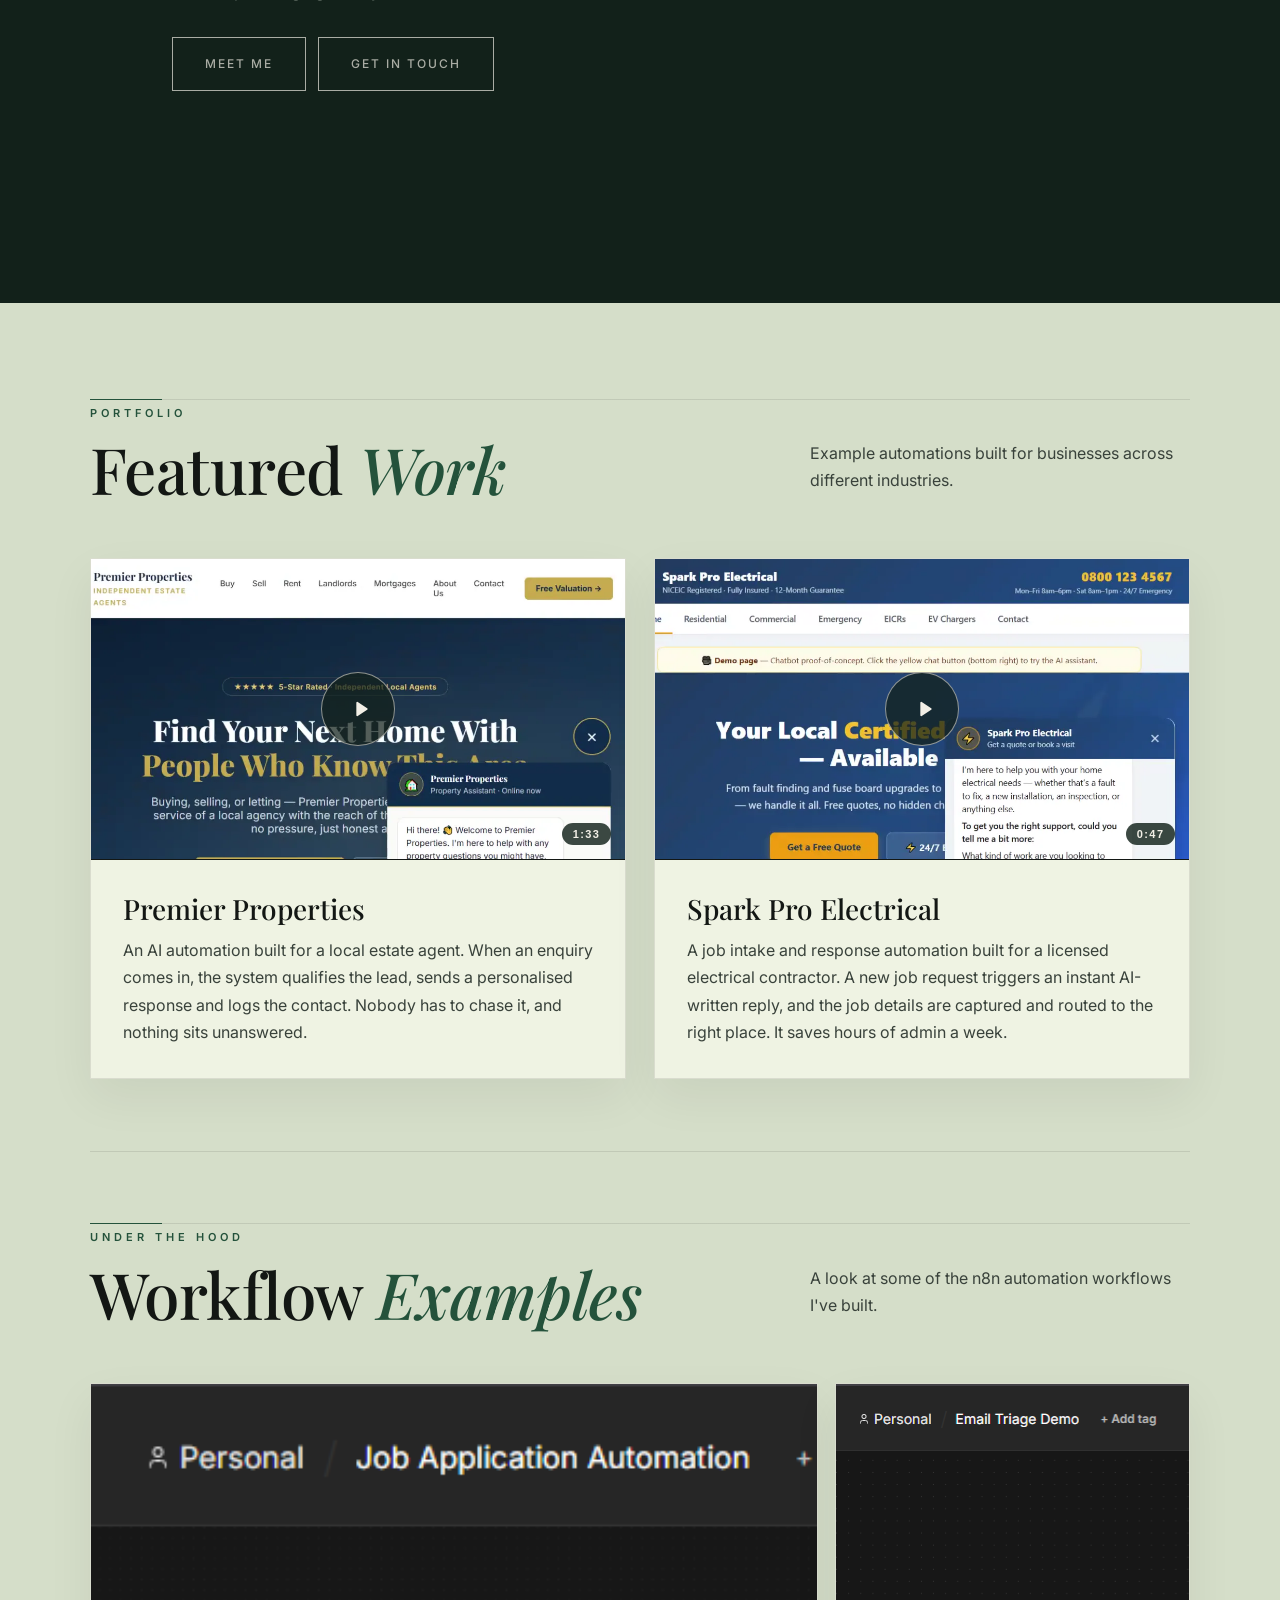
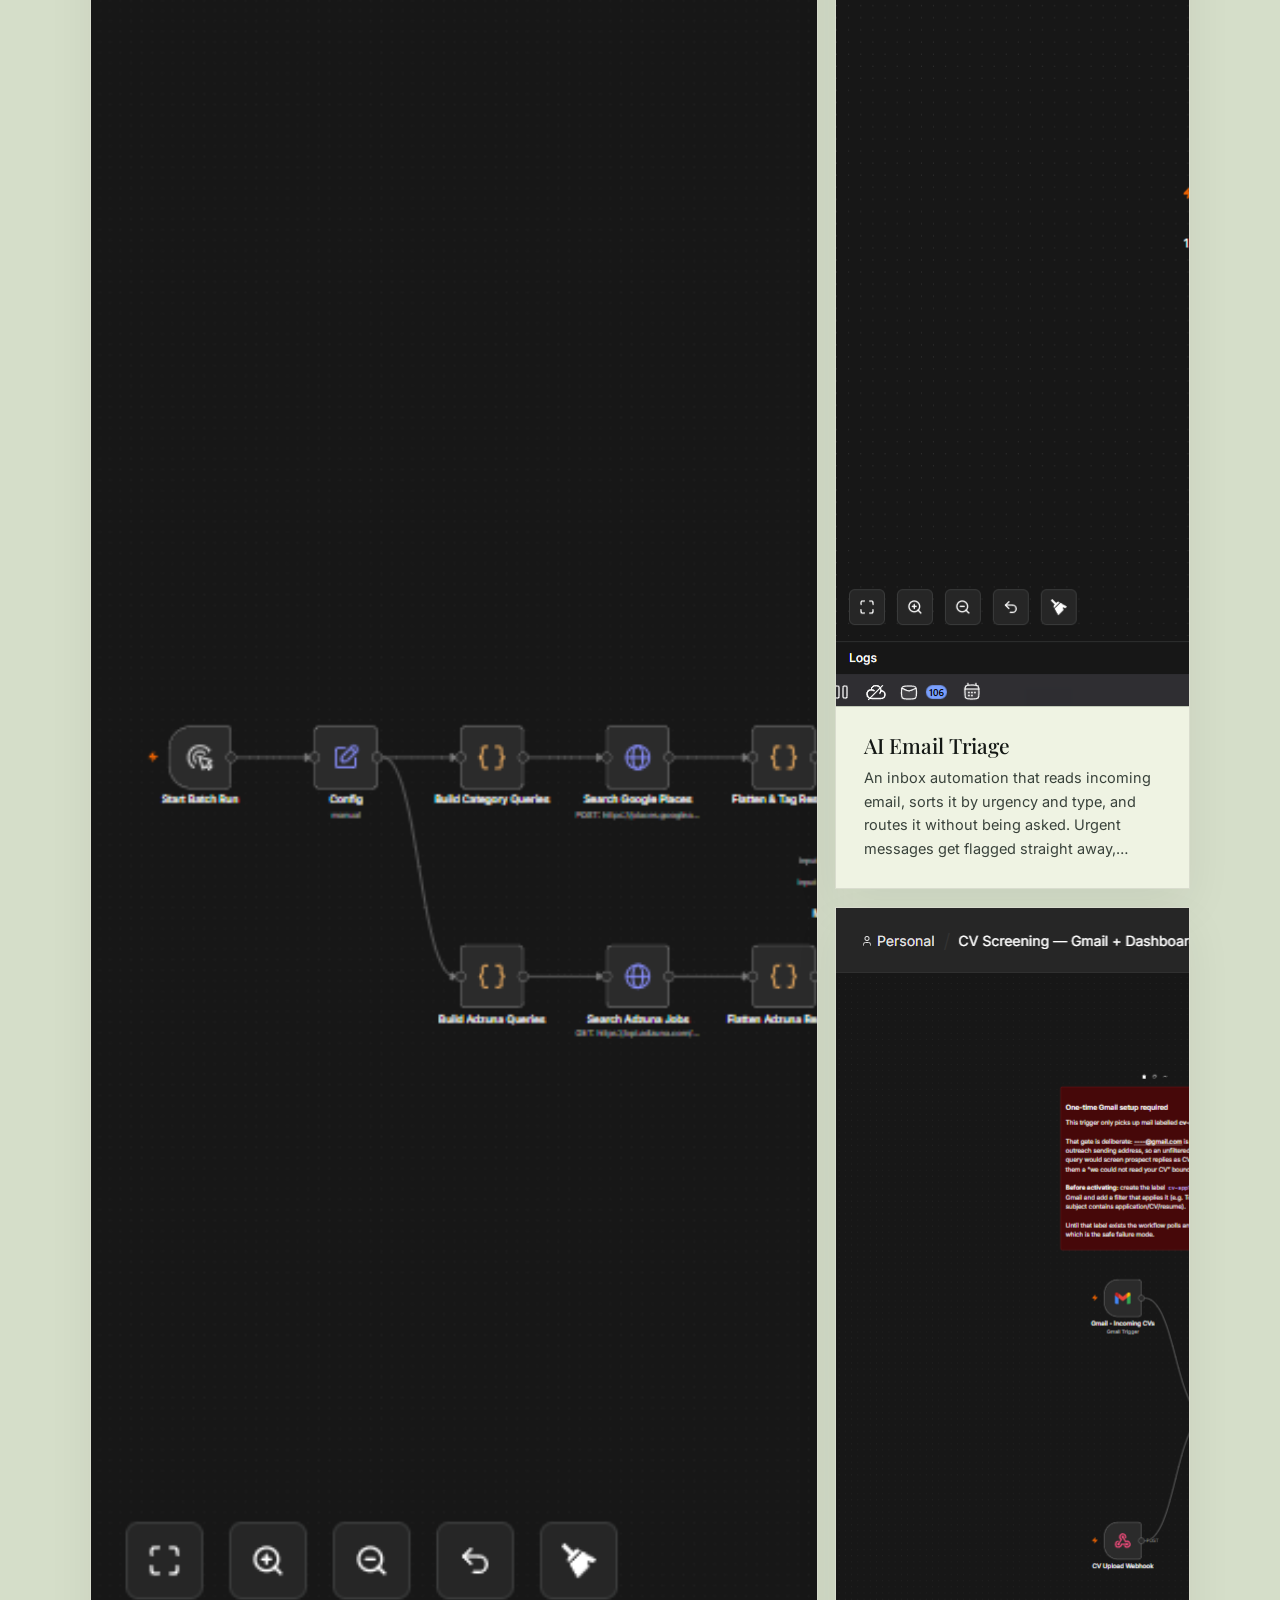
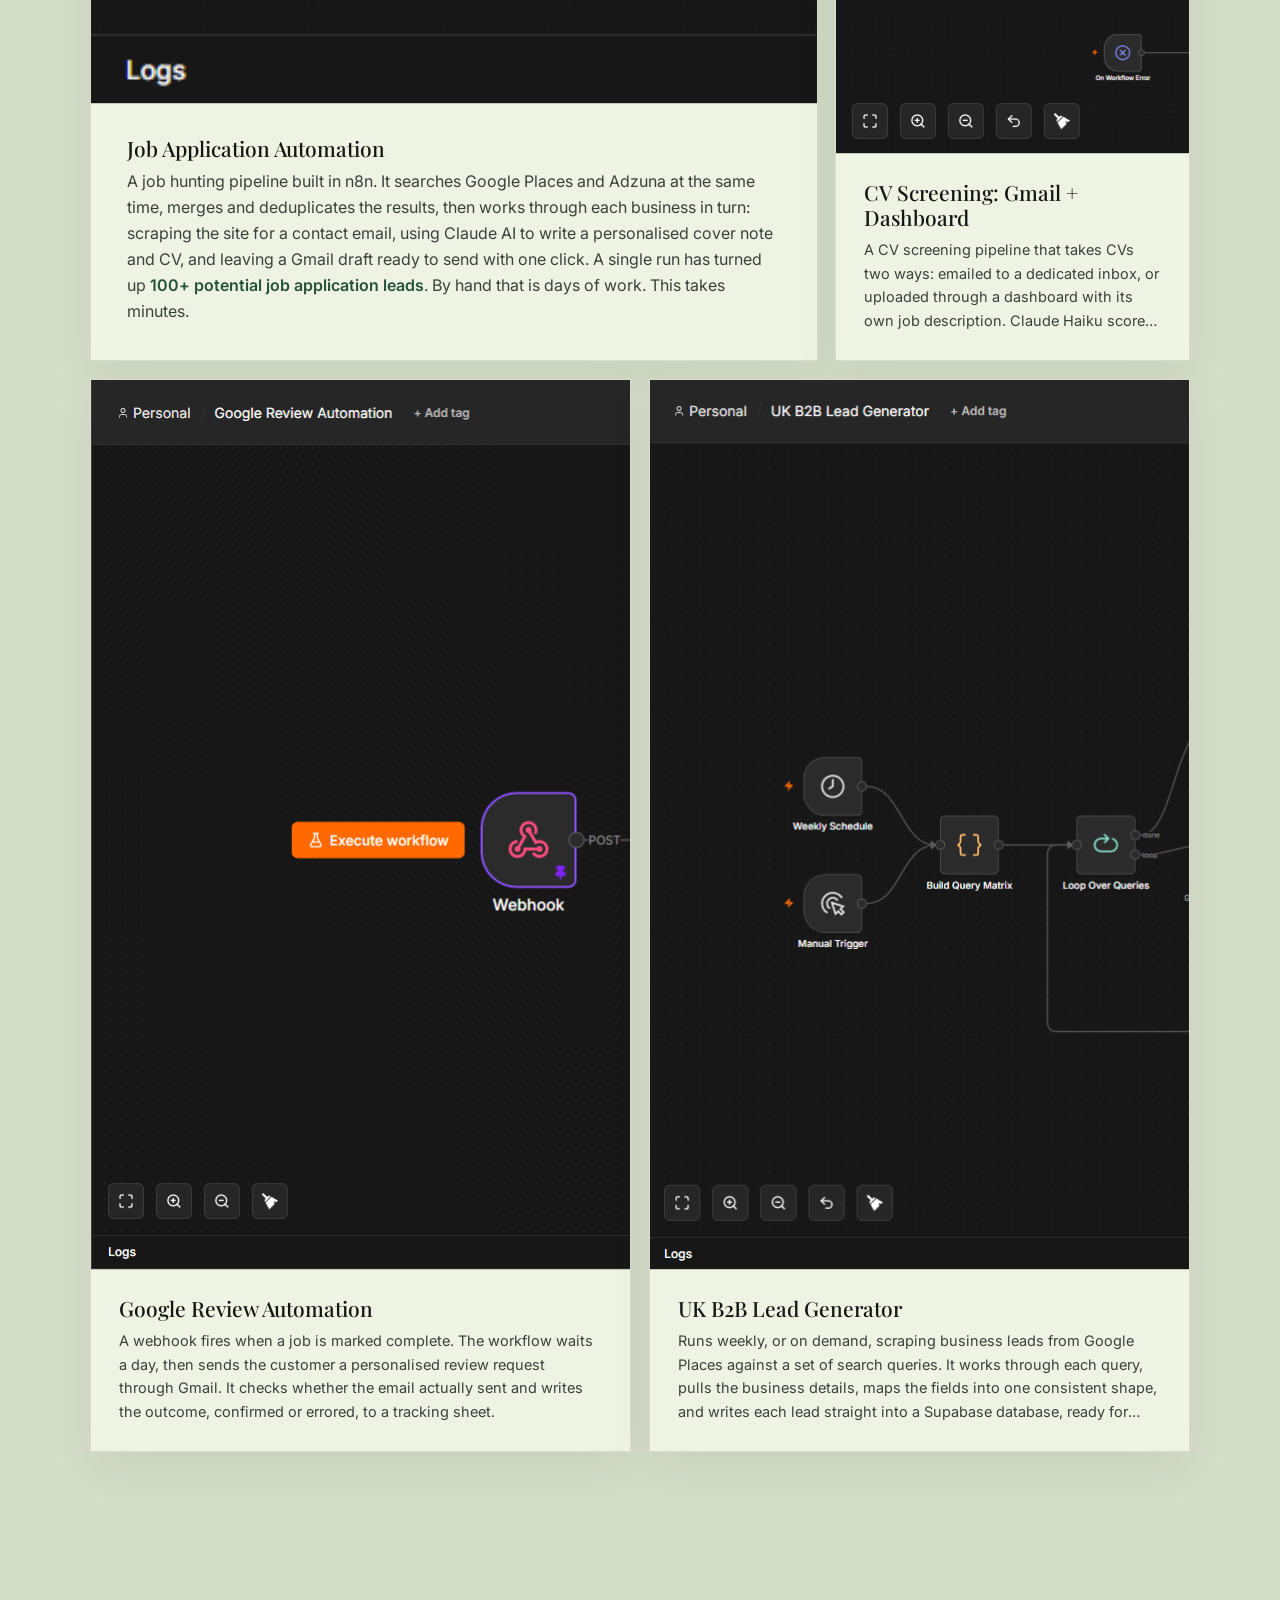
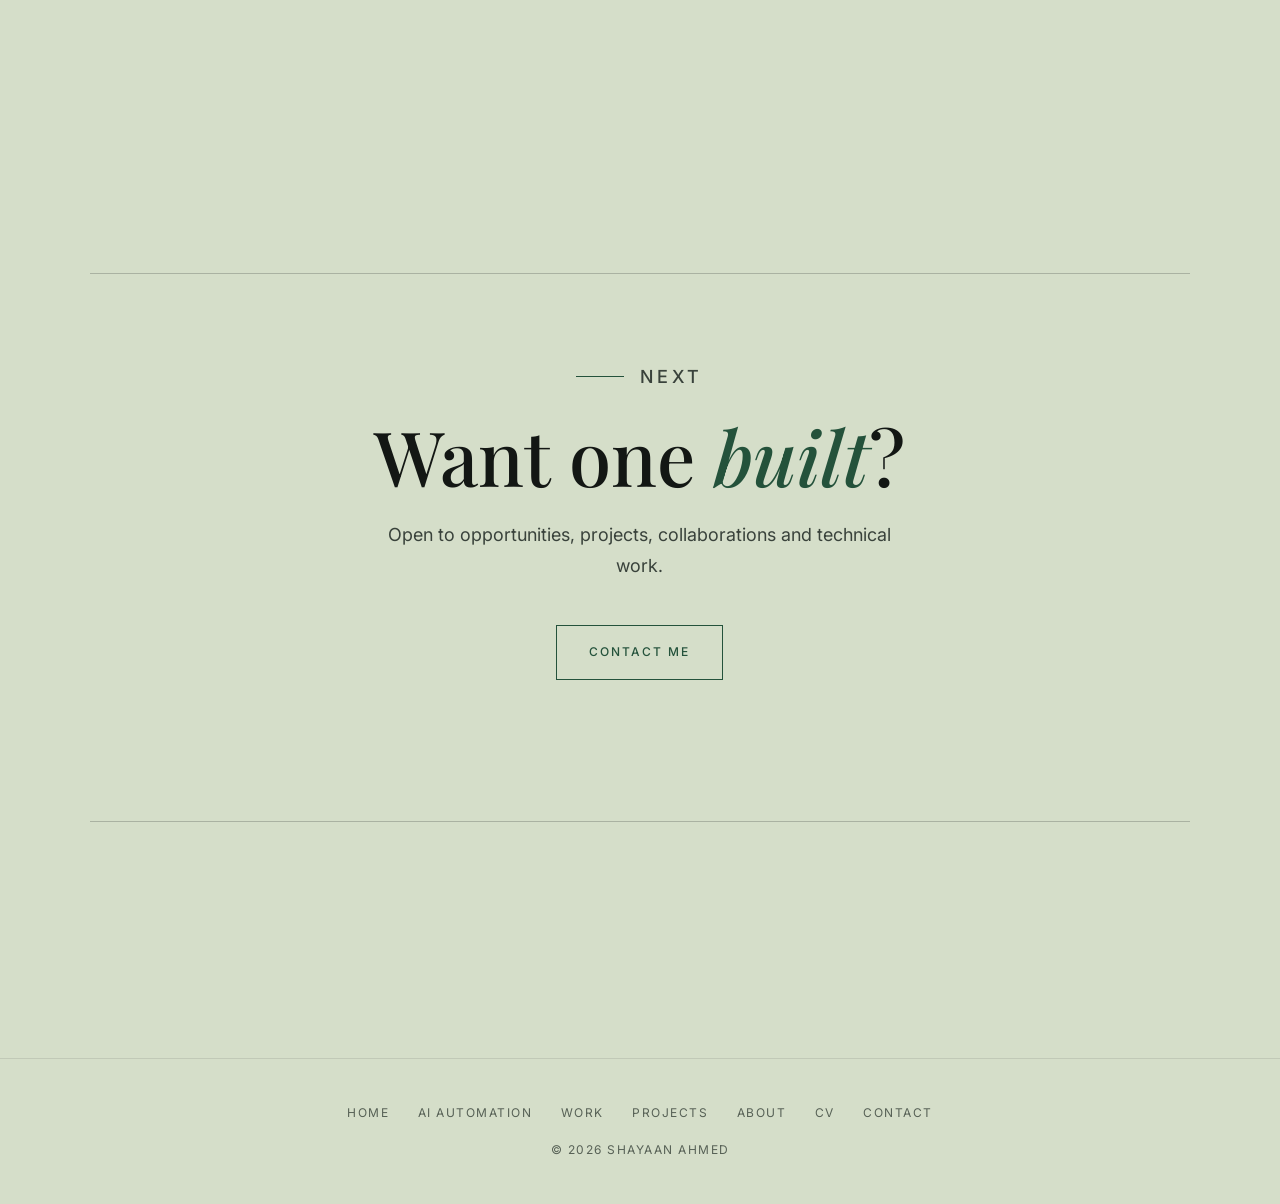
==== commit 2db9febb: "Humanize the site copy on every page except the CV A pass against Wikipedia's "Signs of AI writing" " ====
--- a/automation.html
+++ b/automation.html
@@ -3,17 +3,17 @@
 <head>
     <meta charset="UTF-8">
     <meta name="viewport" content="width=device-width, initial-scale=1.0">
-    <meta name="description" content="AI Automation with Shayaan Ahmed — the four steps from discovery to handover, the systems they produce, and the n8n workflows behind them.">
+    <meta name="description" content="AI automation with Shayaan Ahmed: the four steps from discovery to handover, the systems they produce, and the n8n workflows behind them.">
     <title>AI Automation | Shayaan Ahmed</title>
     <link rel="canonical" href="https://shayaanahm.github.io/automation.html">
     <meta property="og:type" content="website">
     <meta property="og:title" content="AI Automation | Shayaan Ahmed">
-    <meta property="og:description" content="AI Automation with Shayaan Ahmed — the four steps from discovery to handover, the systems they produce, and the n8n workflows behind them.">
+    <meta property="og:description" content="AI automation with Shayaan Ahmed: the four steps from discovery to handover, the systems they produce, and the n8n workflows behind them.">
     <meta property="og:url" content="https://shayaanahm.github.io/automation.html">
     <meta property="og:image" content="https://shayaanahm.github.io/me-outdoors.jpg">
     <meta name="twitter:card" content="summary_large_image">
     <meta name="twitter:title" content="AI Automation | Shayaan Ahmed">
-    <meta name="twitter:description" content="AI Automation with Shayaan Ahmed — the four steps from discovery to handover, the systems they produce, and the n8n workflows behind them.">
+    <meta name="twitter:description" content="AI automation with Shayaan Ahmed: the four steps from discovery to handover, the systems they produce, and the n8n workflows behind them.">
     <meta name="twitter:image" content="https://shayaanahm.github.io/me-outdoors.jpg">
     <link rel="preconnect" href="https://fonts.googleapis.com">
     <link rel="preconnect" href="https://fonts.gstatic.com" crossorigin>
@@ -64,7 +64,7 @@
          with --panel, so anything inside it sits on dark. The closing band
          below is deliberately outside it — on dark its accent-outlined
          buttons would be green-on-dark-green. -->
-    <section id="automation" aria-label="AI Automation — how I work, step by step">
+    <section id="automation" aria-label="AI Automation: how I work, step by step">
         <div class="automation-intro panel-dark">
             <div class="container automation-intro-inner">
                 <!-- Alvo Productivity brand lockup. Geometry is the real mark
@@ -91,8 +91,8 @@
                     <p class="alvo-tagline">AI, aimed right.</p>
 
                     <p class="section-intro">
-                        Alvo finds exactly where AI will move the needle, builds it into your
-                        actual workflow, and trains your team to run it without us.
+                        Alvo works out where AI actually helps, builds it into the workflow
+                        your team already uses, and trains them to run it without us.
                         Here's how that runs, step by step.
                     </p>
 
@@ -113,7 +113,7 @@
                          names as readable text there. -->
                     <div class="beam-wrap reveal">
                         <svg class="beam-field" viewBox="0 0 1120 420" role="img"
-                             aria-label="Six tools — Gmail, Google Sheets, Supabase, Claude AI, Google Places and Adzuna — feeding into one automation hub.">
+                             aria-label="Six tools feeding into one automation hub: Gmail, Google Sheets, Supabase, Claude AI, Google Places and Adzuna.">
                             <path class="beam-rail" d="M245,62 C 350,62 400,210 506,210"/>
                             <path class="beam-rail" d="M245,210 L 506,210"/>
                             <path class="beam-rail" d="M245,358 C 350,358 400,210 506,210"/>
@@ -202,9 +202,9 @@
                     <article class="proc-step">
                         <span class="proc-num" aria-hidden="true">01</span>
                         <div class="proc-copy">
-                            <p class="proc-label">Step 01 — Discovery</p>
+                            <p class="proc-label">Step 01 · Discovery</p>
                             <h3 class="proc-title">First, we talk.</h3>
-                            <p class="proc-body">We talk through your current processes, pain points, and goals. I identify where automation can save you the most time.</p>
+                            <p class="proc-body">We go through how things run now, what keeps going wrong, and where you want to get to. I work out where automation buys you the most time.</p>
                         </div>
                     </article>
                     <!-- The panes are aria-hidden with empty alt on purpose:
@@ -218,9 +218,9 @@
                     <article class="proc-step">
                         <span class="proc-num" aria-hidden="true">02</span>
                         <div class="proc-copy">
-                            <p class="proc-label">Step 02 — Design</p>
+                            <p class="proc-label">Step 02 · Design</p>
                             <h3 class="proc-title">Then I map the system.</h3>
-                            <p class="proc-body">I map out the automation architecture — tools, triggers, logic, and integrations — and walk you through the plan before building anything.</p>
+                            <p class="proc-body">I map the architecture: tools, triggers, logic, integrations. You see the whole plan before I build anything.</p>
                         </div>
                     </article>
                     <figure class="proc-shot" aria-hidden="true">
@@ -230,9 +230,9 @@
                     <article class="proc-step">
                         <span class="proc-num" aria-hidden="true">03</span>
                         <div class="proc-copy">
-                            <p class="proc-label">Step 03 — Build</p>
+                            <p class="proc-label">Step 03 · Build</p>
                             <h3 class="proc-title">Then I build it.</h3>
-                            <p class="proc-body">I build and test the workflow end-to-end, handling edge cases and making sure everything runs reliably.</p>
+                            <p class="proc-body">I build the workflow and test it end to end, edge cases included, until it runs reliably.</p>
                         </div>
                     </article>
                     <figure class="proc-shot" aria-hidden="true">
@@ -242,9 +242,9 @@
                     <article class="proc-step">
                         <span class="proc-num" aria-hidden="true">04</span>
                         <div class="proc-copy">
-                            <p class="proc-label">Step 04 — Handover</p>
+                            <p class="proc-label">Step 04 · Handover</p>
                             <h3 class="proc-title">Yours to keep. I&#39;m Shayaan.</h3>
-                            <p class="proc-body">I hand over the finished system with documentation so you can understand and maintain it — or I can manage it ongoing.</p>
+                            <p class="proc-body">I hand over the finished system with documentation, so you can understand it and maintain it yourself. Or I can keep managing it for you.</p>
                             <!-- Plain .button, not .button--accent: this page's
                                  single accent CTA is the closing "Contact Me".
                                  .panel-dark recolours these to ivory, which is
@@ -290,7 +290,7 @@
                     </button>
                     <div class="media-body">
                         <h3>Premier Properties</h3>
-                        <p>An end-to-end AI automation built for a local estate agent. When a new enquiry comes in, the system automatically qualifies the lead, sends a personalised response, and logs the contact — removing the need for manual follow-up and ensuring no enquiry goes unanswered.</p>
+                        <p>An AI automation built for a local estate agent. When an enquiry comes in, the system qualifies the lead, sends a personalised response and logs the contact. Nobody has to chase it, and nothing sits unanswered.</p>
                     </div>
                 </div>
                 <div class="card media-card spot reveal">
@@ -308,7 +308,7 @@
                     </button>
                     <div class="media-body">
                         <h3>Spark Pro Electrical</h3>
-                        <p>A job intake and response automation built for a licensed electrical contractor. New job requests trigger an instant AI-generated reply, with job details automatically captured and routed to the right place — saving hours of admin per week.</p>
+                        <p>A job intake and response automation built for a licensed electrical contractor. A new job request triggers an instant AI-written reply, and the job details are captured and routed to the right place. It saves hours of admin a week.</p>
                     </div>
                 </div>
             </div>
@@ -331,7 +331,7 @@
                     <img class="shot" src="job-application-automation.png" alt="Job Application Automation workflow" loading="lazy" decoding="async" width="1870" height="889" tabindex="0" role="button" data-cap="Job Application Automation">
                     <div class="media-body">
                         <h3>Job Application Automation</h3>
-                        <p>A fully automated job hunting pipeline built in n8n. It searches Google Places and Adzuna simultaneously, merges and deduplicates results, loops through each business, scrapes their website to find a contact email, and uses Claude AI to generate a personalised cover note and CV before creating a Gmail draft — ready to send with one click. Users have seen <strong>100+ potential job application leads</strong> generated in a single run, turning a process that would take days of manual effort into something that runs in minutes.</p>
+                        <p>A job hunting pipeline built in n8n. It searches Google Places and Adzuna at the same time, merges and deduplicates the results, then works through each business in turn: scraping the site for a contact email, using Claude AI to write a personalised cover note and CV, and leaving a Gmail draft ready to send with one click. A single run has turned up <strong>100+ potential job application leads</strong>. By hand that is days of work. This takes minutes.</p>
                     </div>
                 </div>
                 <div class="card media-card spot reveal bento-tall">
@@ -339,15 +339,15 @@
                     <img class="shot" src="email-triage-demo.png" alt="Email Triage Automation workflow" loading="lazy" decoding="async" width="1867" height="923" tabindex="0" role="button" data-cap="AI Email Triage">
                     <div class="media-body">
                         <h3>AI Email Triage</h3>
-                        <p>An AI-powered inbox automation that reads incoming emails, classifies them by urgency and type, and routes them automatically — urgent messages get flagged immediately, routine enquiries get drafted responses, and irrelevant emails are filtered out. Eliminates hours of inbox management for busy teams.</p>
+                        <p>An inbox automation that reads incoming email, sorts it by urgency and type, and routes it without being asked. Urgent messages get flagged straight away, routine enquiries get a drafted reply, and the irrelevant ones are filtered out. It saves busy teams hours of inbox management.</p>
                     </div>
                 </div>
                 <div class="card media-card spot reveal bento-tall">
                     <i class="spot-glow" aria-hidden="true"></i>
-                    <img class="shot" src="cv-screening-automation.png" alt="CV Screening automation workflow" loading="lazy" decoding="async" width="1773" height="846" tabindex="0" role="button" data-cap="CV Screening — Gmail + Dashboard">
-                    <div class="media-body">
-                        <h3>CV Screening — Gmail + Dashboard</h3>
-                        <p>An AI-powered CV screening pipeline that takes CVs two ways — emailed to a dedicated inbox, or uploaded through a dashboard with its own job description — and scores each one with Claude Haiku, returning a percentage plus specific reasons for and against. A dedup check stops the same CV being scored twice, and PDF, TXT and DOCX are all parsed in-process, needing <strong>no external service or extra credentials</strong>. Every result is logged to a database so scores can be checked against real hiring decisions over time, while candidates only ever receive a fixed, AI-free reply.</p>
+                    <img class="shot" src="cv-screening-automation.png" alt="CV Screening automation workflow" loading="lazy" decoding="async" width="1773" height="846" tabindex="0" role="button" data-cap="CV Screening: Gmail + Dashboard">
+                    <div class="media-body">
+                        <h3>CV Screening: Gmail + Dashboard</h3>
+                        <p>A CV screening pipeline that takes CVs two ways: emailed to a dedicated inbox, or uploaded through a dashboard with its own job description. Claude Haiku scores each one and returns a percentage with specific reasons for and against. A dedup check stops the same CV being scored twice. PDF, TXT and DOCX are parsed in-process, so there is <strong>no external service or extra credentials</strong> to look after. Every result is logged to a database, so the scores can be checked against real hiring decisions later on. Candidates only ever receive a fixed reply, never an AI-written one.</p>
                     </div>
                 </div>
                 <div class="card media-card spot reveal bento-half">
@@ -355,7 +355,7 @@
                     <img class="shot" src="google-review-automation.png" alt="Google Review Automation workflow" loading="lazy" decoding="async" width="1872" height="890" tabindex="0" role="button" data-cap="Google Review Automation">
                     <div class="media-body">
                         <h3>Google Review Automation</h3>
-                        <p>Triggered via webhook when a job is completed, this workflow waits one day then automatically sends a personalised review request email to the customer via Gmail. It checks whether the email sent successfully and logs the outcome — either confirmed or errored — into a tracking sheet for full visibility.</p>
+                        <p>A webhook fires when a job is marked complete. The workflow waits a day, then sends the customer a personalised review request through Gmail. It checks whether the email actually sent and writes the outcome, confirmed or errored, to a tracking sheet.</p>
                     </div>
                 </div>
                 <div class="card media-card spot reveal bento-half">
@@ -363,7 +363,7 @@
                     <img class="shot" src="uk-b2b-lead-generator.png" alt="UK B2B Lead Generator workflow" loading="lazy" decoding="async" width="1867" height="886" tabindex="0" role="button" data-cap="UK B2B Lead Generator">
                     <div class="media-body">
                         <h3>UK B2B Lead Generator</h3>
-                        <p>Runs on a weekly schedule (or manually) to automatically scrape business leads from Google Places using a set of search queries. It loops through each query, pulls detailed business information, maps the fields into a clean format, and inserts each lead directly into a Supabase database — ready for outreach without any manual searching.</p>
+                        <p>Runs weekly, or on demand, scraping business leads from Google Places against a set of search queries. It works through each query, pulls the business details, maps the fields into one consistent shape, and writes each lead straight into a Supabase database, ready for outreach.</p>
                     </div>
                 </div>
             </div>
--- a/style.css
+++ b/style.css
@@ -516,12 +516,13 @@
     transform: scaleX(1);
 }
 
-/* .card-heading / .card-subheading: same visual rule as .card h3/h4, for
-   pages whose card is the page's only content level below its own h1 (cv,
-   contact) — there's no section h2 above the card to make h3 correct there,
-   so those pages promote to h2/h3 and carry an explicit class instead of
-   relying on the tag. Pages that DO have a section h2 above their cards
-   (index, automation) keep plain h3/h4 — leave those alone. */
+/* .card-heading: the same visual rule as .card h3, for pages whose card is
+   the page's only content level below its own h1 (cv, contact) — there's no
+   section h2 above the card to make h3 correct there, so those pages promote
+   to h2 and carry an explicit class instead of relying on the tag. Pages that
+   DO have a section h2 above their cards (index, automation) keep plain h3 —
+   leave those alone. (The .card-subheading half of this pair was retired
+   2026-09-02 with cv.html's .experience-item entries.) */
 .card h3,
 .card-heading {
     font-family: 'Playfair Display', serif;
@@ -531,14 +532,10 @@
     line-height: 1.2;
 }
 
-/* h3.card-subheading, not the bare class: the promoted entry headings on
-   cv.html ARE <h3>s sitting inside a .card, so the bare class (0,1,0) loses
-   the specificity tie to ".card h3" (0,1,1) above and silently renders as a
-   28px Playfair section heading instead of a 15px uppercase label. The
-   element selector brings it to the same (0,1,1) tier, so source order
-   (this rule comes after) decides it correctly. */
-.card h4,
-h3.card-subheading {
+/* (h3.card-subheading was the second half of this selector, carrying a long
+   note about winning a specificity tie against ".card h3". Its only consumer
+   was cv.html's experience entries, now .tl-role. Removed 2026-09-02.) */
+.card h4 {
     font-size: 15px;
     text-transform: uppercase;
     letter-spacing: 1.2px;
@@ -684,6 +681,26 @@
     text-underline-offset: 4px;
 }
 
+/* Since 2026-09-02 the card's heading IS the value, and one of those values
+   is a 28-character email address — Playfair at the stock .card-heading 28px
+   overflows the card well before tablet. These size down and let the link
+   inherit, rather than leaving the h2 at 28px with a 20px anchor inside it
+   from the rule above. */
+.contact-grid .card-heading {
+    /* Sized down from the stock 28px because one of these values is a
+       28-character email address — but not so far that the page loses its
+       type hierarchy. The email wraps to two lines on the narrowest cards
+       (.contact-grid a already sets word-break), which is the right trade:
+       the value stays the largest thing on the card. */
+    font-size: clamp(20px, 2.2vw, 26px);
+    margin-bottom: 0;
+    line-height: 1.3;
+}
+
+.contact-grid .card-heading a {
+    font-size: inherit;
+}
+
 /* ---------- CV ---------- */
 .skill-category {
     margin-bottom: 28px;
@@ -704,27 +721,15 @@
     color: var(--ink-muted);
 }
 
-.experience-item {
-    margin-bottom: 32px;
-    padding-left: 24px;
-    border-left: 2px solid var(--line);
-    transition: border-color 0.4s;
-}
-
-.experience-item:hover {
-    border-left-color: var(--accent);
-}
-
-.experience-item:last-child {
-    margin-bottom: 0;
-}
-
-.experience-date {
-    font-size: 12px;
-    letter-spacing: 1.8px;
-    text-transform: uppercase;
-    color: var(--ink-muted);
-    margin-bottom: 8px;
+/* (.experience-item / :hover / :last-child / .experience-date lived here.
+   cv.html was their only consumer, and its Education and Work Experience
+   entries render as .tl timeline items now. Removed 2026-09-02.)
+
+   ---------- CV timeline blocks ----------
+   The two chronological sections sit full-width between the page header
+   and .cv-grid, so they need the grid's own rhythm rather than a card's. */
+.cv-block {
+    margin-top: 72px;
 }
 
 /* ---------- CTA band (editorial, hairline-framed — consistent with the page) ---------- */
@@ -929,3 +934,234 @@
         margin-top: 80px;
     }
 }
+
+
+/* ============================================================
+   SHARED COMPONENT LAYER — hoisted from home.css, 2026-09-02
+   ------------------------------------------------------------
+   These three blocks were written into home.css during the
+   2026-09-01 21st.dev port, which split the component layer BY PAGE
+   rather than by concern. home.css loads on index.html and
+   automation.html only, so cv.html, contact.html and testimonial.html
+   were shipping the browser's default blue focus ring on a green site
+   and had no access to .spot or .tl at all.
+
+   Anything two or more pages use belongs in style.css, which is
+   already documented as the shared stylesheet. Page-specific
+   components (.bento, .vplay, .shot/.lightbox, .beam-field,
+   .stack-strip, .panel-dark, .proc) stay in home.css.
+
+   Position is deliberate: these sit at the very END of style.css, so
+   they keep the same cascade order they had relative to everything
+   else in this file. What changes is that they now LOSE ties against
+   home.css rather than winning them — verified that no home.css rule
+   targets .spot*, .tl*, bare :focus-visible or ::-webkit-scrollbar*.
+   The two near-misses, .photo-frame:focus-visible and
+   .vplay:focus-visible, are both higher specificity and intentional.
+
+   NOTHING HERE USES @layer. The universal `* { padding: 0 }` reset at
+   the top of this file is unlayered, and unlayered author styles beat
+   every @layer rule — a layered component would silently lose all of
+   its padding.
+   ============================================================ */
+
+/* ---------- Browser surfaces ----------
+   The parts nobody draws still carry the design. These shipped as raw
+   browser defaults until now: a blue focus ring on a green site, and a
+   stock scrollbar next to a hand-set editorial page. */
+:focus-visible {
+    outline: 2px solid var(--accent);
+    outline-offset: 3px;
+    border-radius: 2px;
+}
+
+.panel-dark :focus-visible,
+#automation :focus-visible {
+    outline-color: var(--accent-bright);
+}
+
+html {
+    scrollbar-color: var(--accent) transparent;
+    scrollbar-width: thin;
+}
+
+body {
+    caret-color: var(--accent);
+}
+
+::-webkit-scrollbar {
+    width: 11px;
+    height: 11px;
+}
+
+::-webkit-scrollbar-track {
+    background: transparent;
+}
+
+::-webkit-scrollbar-thumb {
+    background: color-mix(in srgb, var(--accent) 55%, transparent);
+    border: 3px solid var(--bg);
+    border-radius: 100px;
+}
+
+::-webkit-scrollbar-thumb:hover {
+    background: var(--accent);
+}
+
+/* ============================================================
+   3. SPOTLIGHT — ported from 21st.dev's spotlight/glow card
+   ------------------------------------------------------------
+   Cursor-following radial highlight. Implemented on a dedicated child
+   <i class="spot-glow"> rather than a pseudo-element ON PURPOSE:
+   .card::before is already the pre-rendered hover-shadow layer and
+   .card::after is already the accent top-line sweep. Both are taken on
+   every card on this site, so a pseudo here would silently clobber an
+   existing effect. One mechanism, no specificity archaeology.
+
+   script.js writes --mx/--my. With JS off the glow simply never fires.
+   ============================================================ */
+.spot {
+    position: relative;
+    isolation: isolate;
+}
+
+.spot-glow {
+    position: absolute;
+    inset: 0;
+    z-index: 0;
+    pointer-events: none;
+    opacity: 0;
+    transition: opacity 0.45s var(--ease);
+    background: radial-gradient(
+        320px circle at var(--mx, 50%) var(--my, 50%),
+        color-mix(in srgb, var(--accent) 22%, transparent),
+        transparent 68%
+    );
+}
+
+.spot:hover .spot-glow,
+.spot:focus-within .spot-glow {
+    opacity: 1;
+}
+
+/* Keep real content above the glow. */
+.spot > *:not(.spot-glow) {
+    position: relative;
+    z-index: 1;
+}
+
+/* On the dark panel the glow is light, not accent — accent on
+   dark-green is the same green-on-green contrast failure the buttons
+   already have to dodge. */
+.panel-dark .spot-glow,
+#automation .spot-glow {
+    background: radial-gradient(
+        320px circle at var(--mx, 50%) var(--my, 50%),
+        rgba(242, 239, 230, 0.10),
+        transparent 68%
+    );
+}
+
+@media (prefers-reduced-motion: reduce) {
+    .spot-glow { transition: none; }
+}
+
+@media (hover: none) {
+    .spot-glow { display: none; }
+}
+
+/* ---------- Vertical timeline ---------- */
+.tl {
+    list-style: none;
+    margin: 0;
+    padding: 0;
+    position: relative;
+}
+
+/* the rail */
+.tl::before {
+    content: "";
+    position: absolute;
+    top: 8px;
+    bottom: 8px;
+    left: 7px;
+    width: 1px;
+    background: var(--line-strong);
+}
+
+.tl-item {
+    position: relative;
+    margin: 0 0 48px;
+    padding-left: 40px;
+}
+
+.tl-item:last-child {
+    margin-bottom: 0;
+}
+
+.tl-dot {
+    position: absolute;
+    top: 7px;
+    left: 0;
+    width: 15px;
+    height: 15px;
+    border: 1px solid var(--line-strong);
+    border-radius: 50%;
+    background: var(--bg);
+    transition: border-color 0.45s var(--ease), background 0.45s var(--ease);
+}
+
+.tl-dot::after {
+    content: "";
+    position: absolute;
+    inset: 3px;
+    border-radius: 50%;
+    background: var(--accent);
+    opacity: 0;
+    transform: scale(0.4);
+    transition: opacity 0.5s var(--ease), transform 0.5s var(--ease);
+}
+
+/* dot fills in as the entry reveals */
+.tl-item.visible .tl-dot {
+    border-color: var(--accent);
+}
+
+.tl-item.visible .tl-dot::after {
+    opacity: 1;
+    transform: scale(1);
+}
+
+.tl-date {
+    font-size: 12px;
+    letter-spacing: 1.8px;
+    text-transform: uppercase;
+    color: var(--ink-muted);
+    margin-bottom: 8px;
+}
+
+.tl-role {
+    font-family: 'Playfair Display', serif;
+    font-size: clamp(20px, 2.4vw, 26px);
+    font-weight: 500;
+    line-height: 1.25;
+    letter-spacing: -0.2px;
+    margin-bottom: 12px;
+}
+
+.tl-item ul {
+    margin-left: 20px;
+    max-width: 720px;
+}
+
+.tl-item ul li {
+    color: var(--ink-soft);
+    font-size: 15.5px;
+}
+
+/* Stagger — overrides the global .reveal:nth-child delays for this list */
+.tl-item.reveal:nth-child(1) { transition-delay: 0s; }
+.tl-item.reveal:nth-child(2) { transition-delay: 0.09s; }
+.tl-item.reveal:nth-child(3) { transition-delay: 0.18s; }
+.tl-item.reveal:nth-child(4) { transition-delay: 0.27s; }
+.tl-item.reveal:nth-child(5) { transition-delay: 0.36s; }
--- a/home.css
+++ b/home.css
@@ -494,101 +494,9 @@
     border-top: 1px solid var(--line-strong);
 }
 
-/* ---------- Vertical timeline ---------- */
-.tl {
-    list-style: none;
-    margin: 0;
-    padding: 0;
-    position: relative;
-}
-
-/* the rail */
-.tl::before {
-    content: "";
-    position: absolute;
-    top: 8px;
-    bottom: 8px;
-    left: 7px;
-    width: 1px;
-    background: var(--line-strong);
-}
-
-.tl-item {
-    position: relative;
-    margin: 0 0 48px;
-    padding-left: 40px;
-}
-
-.tl-item:last-child {
-    margin-bottom: 0;
-}
-
-.tl-dot {
-    position: absolute;
-    top: 7px;
-    left: 0;
-    width: 15px;
-    height: 15px;
-    border: 1px solid var(--line-strong);
-    border-radius: 50%;
-    background: var(--bg);
-    transition: border-color 0.45s var(--ease), background 0.45s var(--ease);
-}
-
-.tl-dot::after {
-    content: "";
-    position: absolute;
-    inset: 3px;
-    border-radius: 50%;
-    background: var(--accent);
-    opacity: 0;
-    transform: scale(0.4);
-    transition: opacity 0.5s var(--ease), transform 0.5s var(--ease);
-}
-
-/* dot fills in as the entry reveals */
-.tl-item.visible .tl-dot {
-    border-color: var(--accent);
-}
-
-.tl-item.visible .tl-dot::after {
-    opacity: 1;
-    transform: scale(1);
-}
-
-.tl-date {
-    font-size: 12px;
-    letter-spacing: 1.8px;
-    text-transform: uppercase;
-    color: var(--ink-muted);
-    margin-bottom: 8px;
-}
-
-.tl-role {
-    font-family: 'Playfair Display', serif;
-    font-size: clamp(20px, 2.4vw, 26px);
-    font-weight: 500;
-    line-height: 1.25;
-    letter-spacing: -0.2px;
-    margin-bottom: 12px;
-}
-
-.tl-item ul {
-    margin-left: 20px;
-    max-width: 720px;
-}
-
-.tl-item ul li {
-    color: var(--ink-soft);
-    font-size: 15.5px;
-}
-
-/* Stagger — overrides the global .reveal:nth-child delays for this list */
-.tl-item.reveal:nth-child(1) { transition-delay: 0s; }
-.tl-item.reveal:nth-child(2) { transition-delay: 0.09s; }
-.tl-item.reveal:nth-child(3) { transition-delay: 0.18s; }
-.tl-item.reveal:nth-child(4) { transition-delay: 0.27s; }
-.tl-item.reveal:nth-child(5) { transition-delay: 0.36s; }
+/* (The .tl vertical timeline moved to the end of style.css on
+   2026-09-02 — cv.html needs it and does not load this file. Don't
+   re-add a copy here.) */
 
 /* ---------- Beyond the code ---------- */
 .beyond-section {
@@ -965,10 +873,10 @@
     transition: opacity 0.5s var(--ease), transform 0.5s var(--ease);
 }
 
-.photo-frame:focus-visible {
-    outline: 2px solid var(--accent);
-    outline-offset: 3px;
-}
+/* (`.photo-frame:focus-visible` restated the global focus ring verbatim.
+   The global rule is in style.css now, which every page loads, so this
+   was pure duplication. Removed 2026-09-02. The hover-state rule below,
+   which shares the selector, is a different treatment and stays.) */
 
 /* Hover is an enhancement — on touch the caption just stays put, and the
    frame must never depend on a hover that will not arrive. */
@@ -1228,48 +1136,9 @@
    Same trap already documented for injected CSS on automation.html.
    ============================================================ */
 
-/* ---------- Browser surfaces ----------
-   The parts nobody draws still carry the design. These shipped as raw
-   browser defaults until now: a blue focus ring on a green site, and a
-   stock scrollbar next to a hand-set editorial page. */
-:focus-visible {
-    outline: 2px solid var(--accent);
-    outline-offset: 3px;
-    border-radius: 2px;
-}
-
-.panel-dark :focus-visible,
-#automation :focus-visible {
-    outline-color: var(--accent-bright);
-}
-
-html {
-    scrollbar-color: var(--accent) transparent;
-    scrollbar-width: thin;
-}
-
-body {
-    caret-color: var(--accent);
-}
-
-::-webkit-scrollbar {
-    width: 11px;
-    height: 11px;
-}
-
-::-webkit-scrollbar-track {
-    background: transparent;
-}
-
-::-webkit-scrollbar-thumb {
-    background: color-mix(in srgb, var(--accent) 55%, transparent);
-    border: 3px solid var(--bg);
-    border-radius: 100px;
-}
-
-::-webkit-scrollbar-thumb:hover {
-    background: var(--accent);
-}
+/* (The browser-surface rules — :focus-visible, scrollbar, caret —
+   moved to the end of style.css on 2026-09-02 so all five pages get
+   them, not just the two that load this file. Don't re-add them here.) */
 
 /* Tabular figures wherever numbers are compared, not just displayed.
    (`.bento-stat .v` was in this list and matched nothing in any page —
@@ -1517,68 +1386,10 @@
 }
 
 
-/* ============================================================
-   3. SPOTLIGHT — ported from 21st.dev's spotlight/glow card
-   ------------------------------------------------------------
-   Cursor-following radial highlight. Implemented on a dedicated child
-   <i class="spot-glow"> rather than a pseudo-element ON PURPOSE:
-   .card::before is already the pre-rendered hover-shadow layer and
-   .card::after is already the accent top-line sweep. Both are taken on
-   every card on this site, so a pseudo here would silently clobber an
-   existing effect. One mechanism, no specificity archaeology.
-
-   script.js writes --mx/--my. With JS off the glow simply never fires.
-   ============================================================ */
-.spot {
-    position: relative;
-    isolation: isolate;
-}
-
-.spot-glow {
-    position: absolute;
-    inset: 0;
-    z-index: 0;
-    pointer-events: none;
-    opacity: 0;
-    transition: opacity 0.45s var(--ease);
-    background: radial-gradient(
-        320px circle at var(--mx, 50%) var(--my, 50%),
-        color-mix(in srgb, var(--accent) 22%, transparent),
-        transparent 68%
-    );
-}
-
-.spot:hover .spot-glow,
-.spot:focus-within .spot-glow {
-    opacity: 1;
-}
-
-/* Keep real content above the glow. */
-.spot > *:not(.spot-glow) {
-    position: relative;
-    z-index: 1;
-}
-
-/* On the dark panel the glow is light, not accent — accent on
-   dark-green is the same green-on-green contrast failure the buttons
-   already have to dodge. */
-.panel-dark .spot-glow,
-#automation .spot-glow {
-    background: radial-gradient(
-        320px circle at var(--mx, 50%) var(--my, 50%),
-        rgba(242, 239, 230, 0.10),
-        transparent 68%
-    );
-}
-
-@media (prefers-reduced-motion: reduce) {
-    .spot-glow { transition: none; }
-}
-
-@media (hover: none) {
-    .spot-glow { display: none; }
-}
-
+/* (Section 3, the .spot / .spot-glow spotlight card, moved to the end
+   of style.css on 2026-09-02 — contact.html needs it and does not load
+   this file. Numbering below is left as-is rather than renumbered, so
+   the git history of each section stays greppable.) */
 
 /* ============================================================
    4. LIGHTBOX — the workflow screenshots are 1870px wide
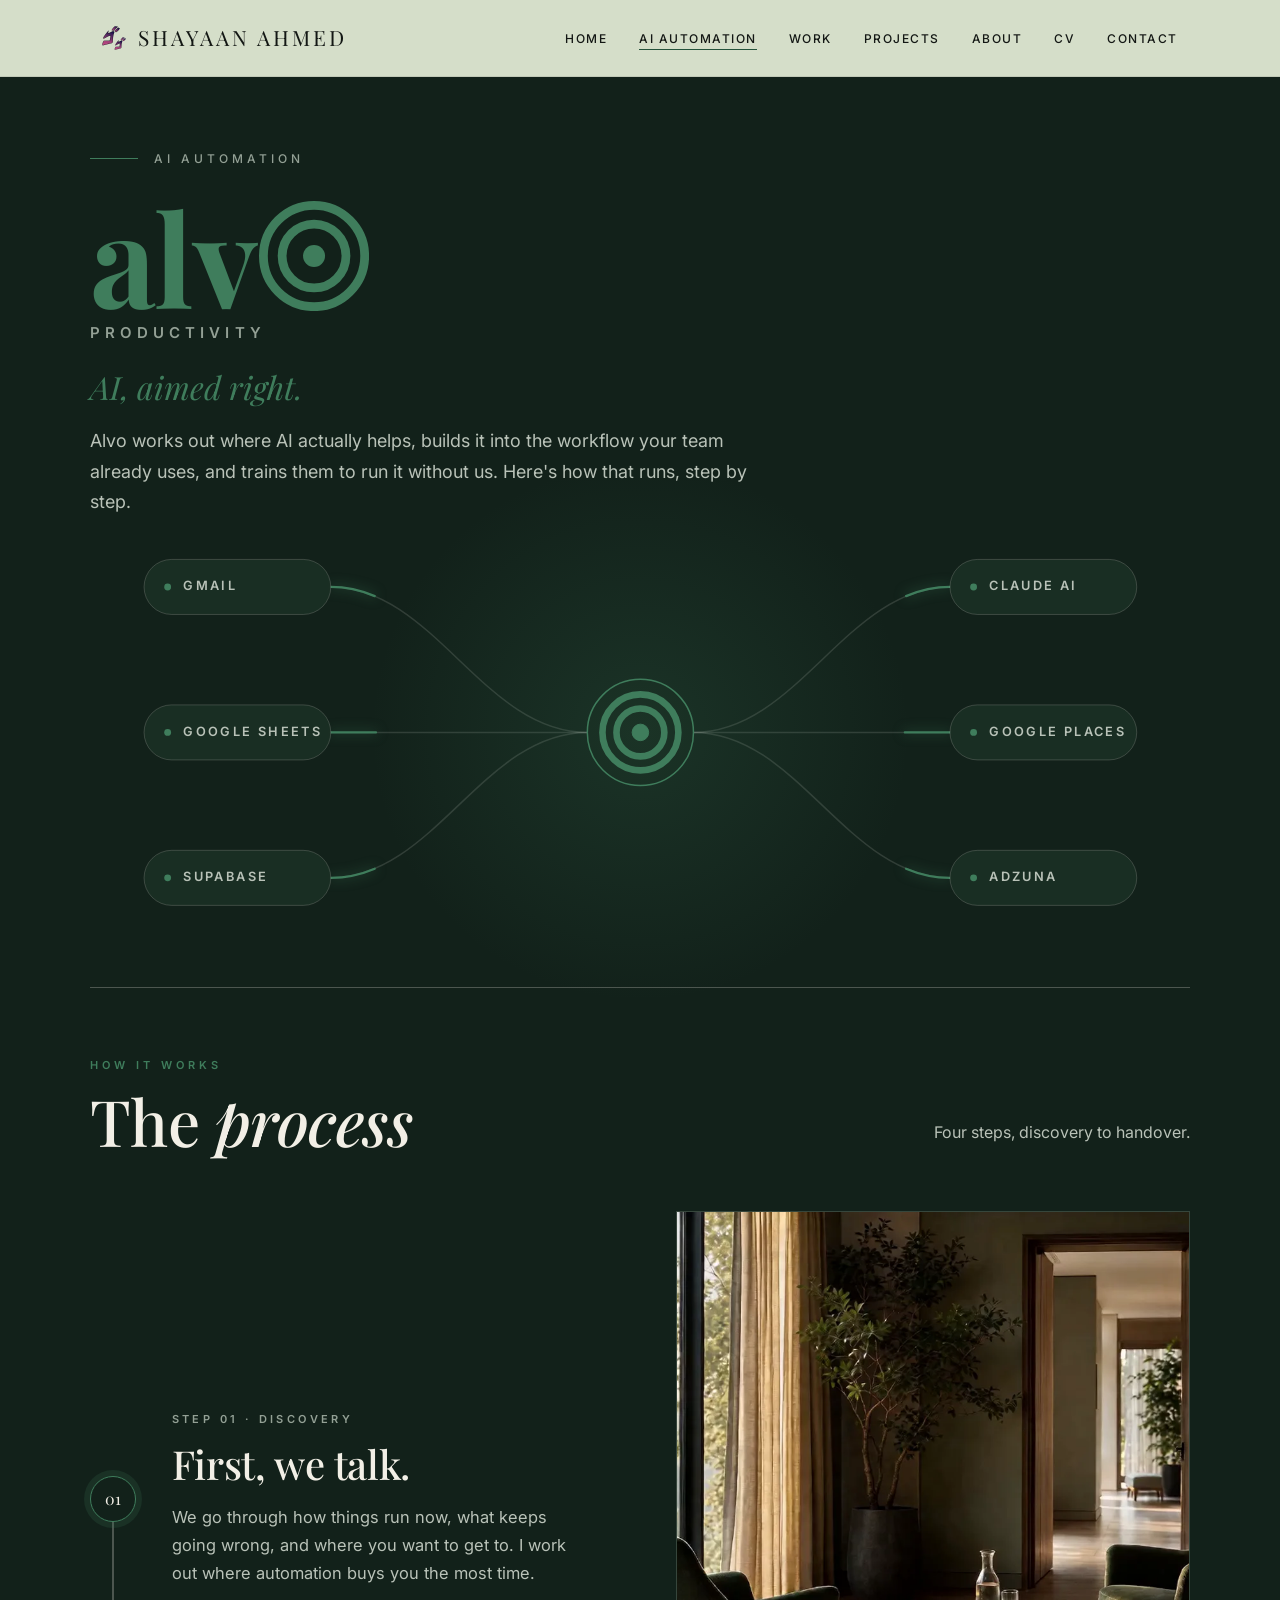
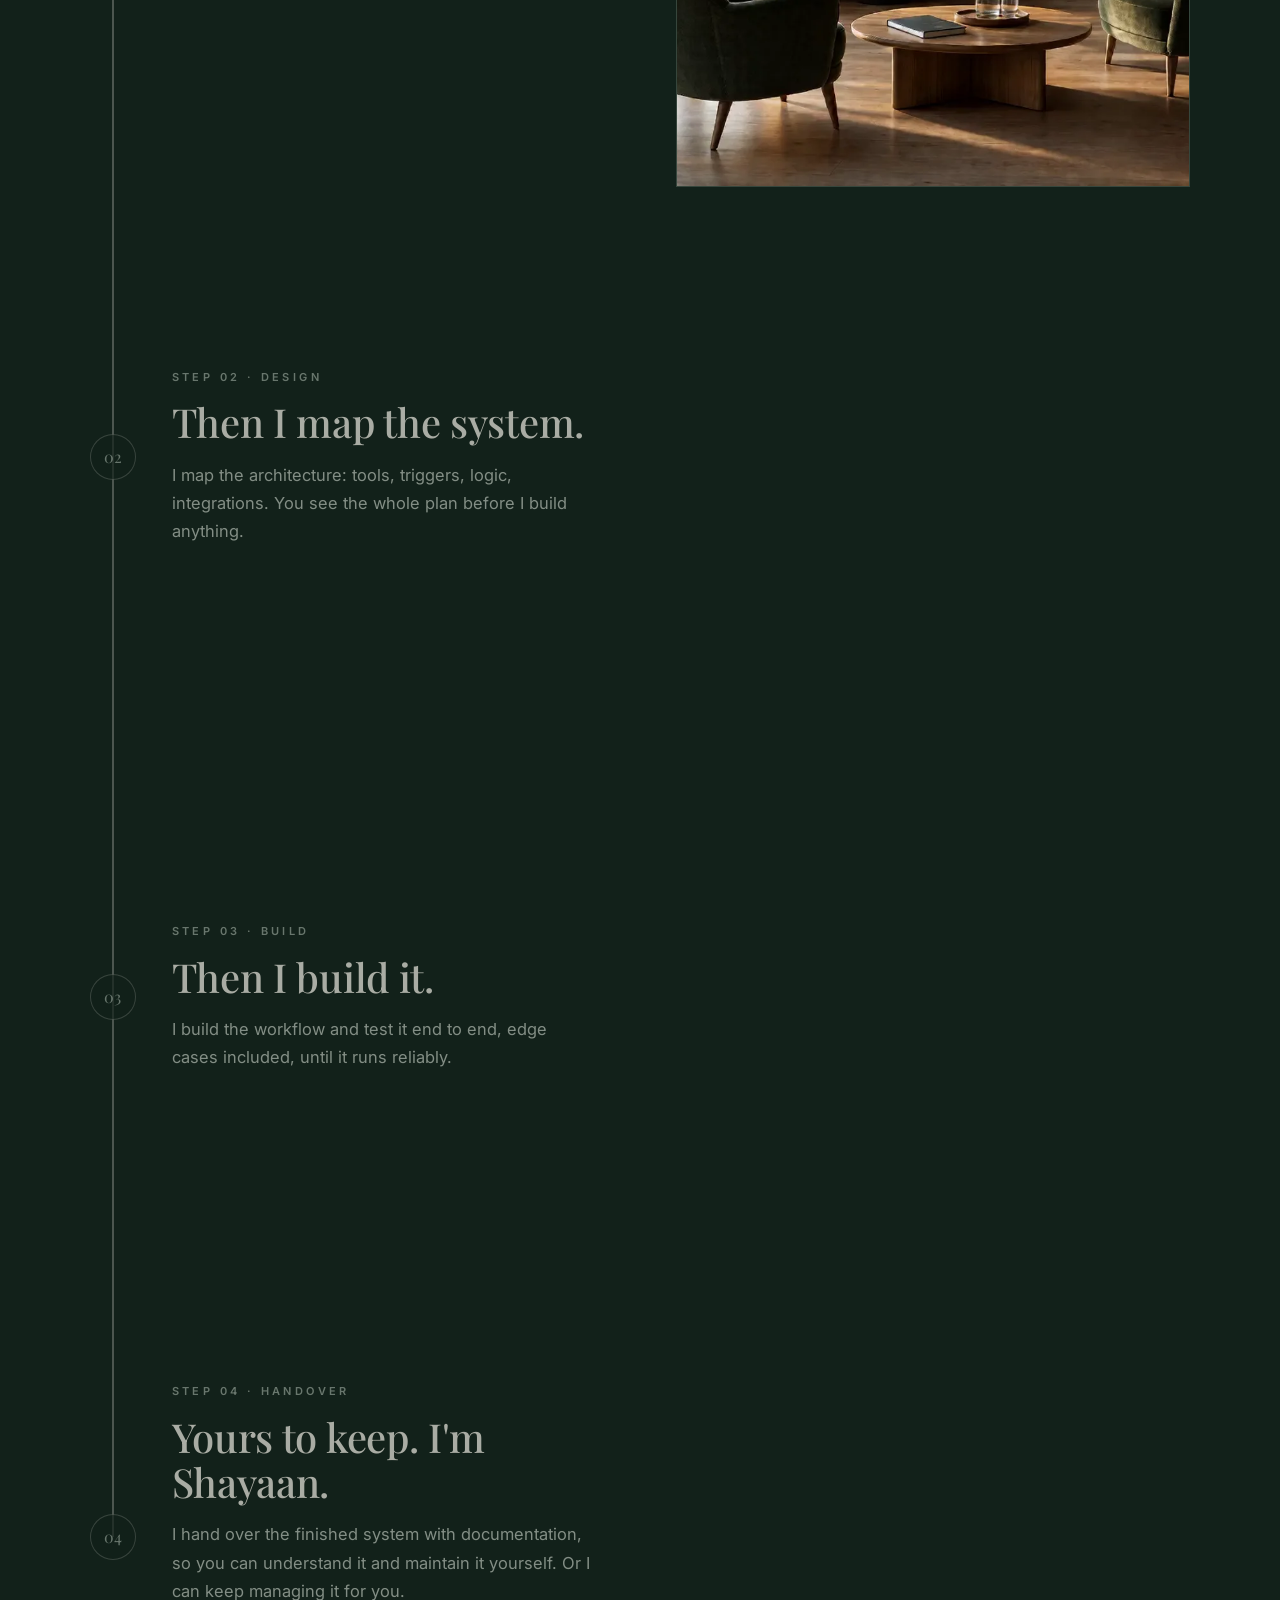
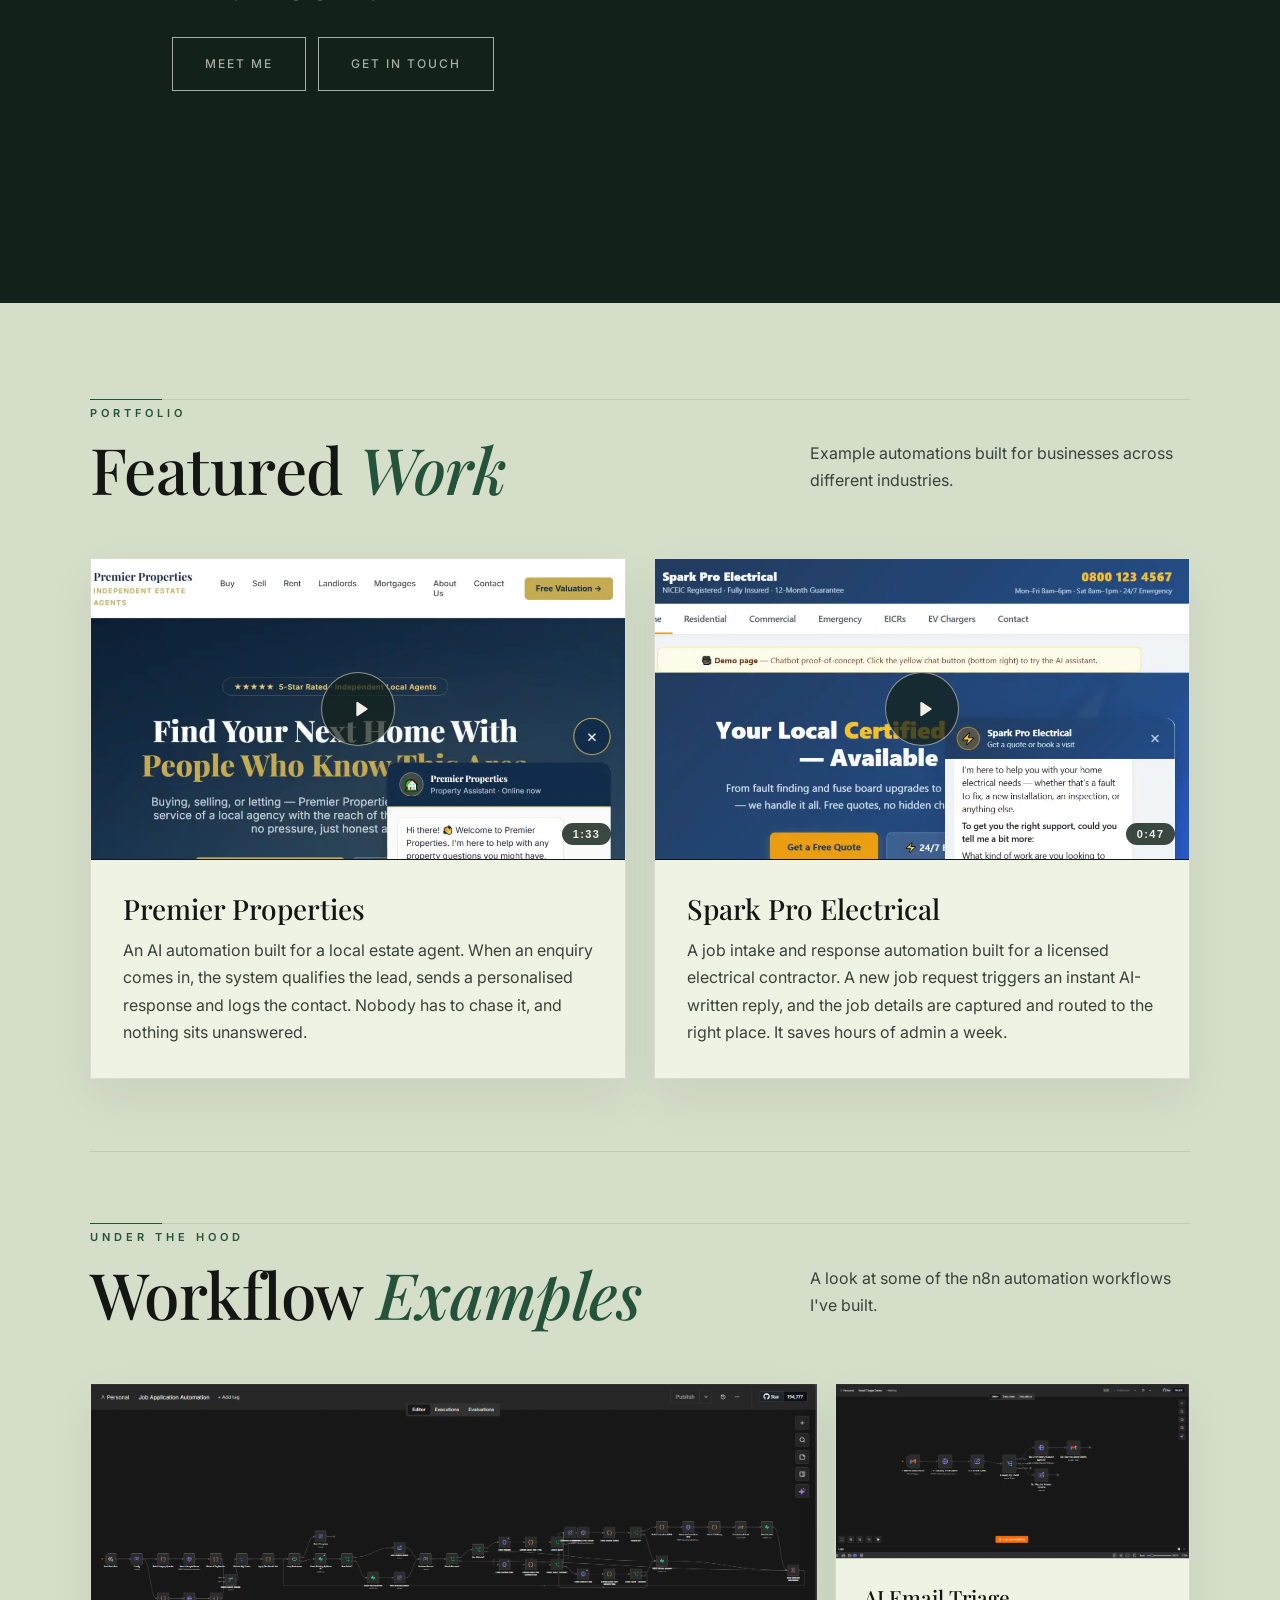
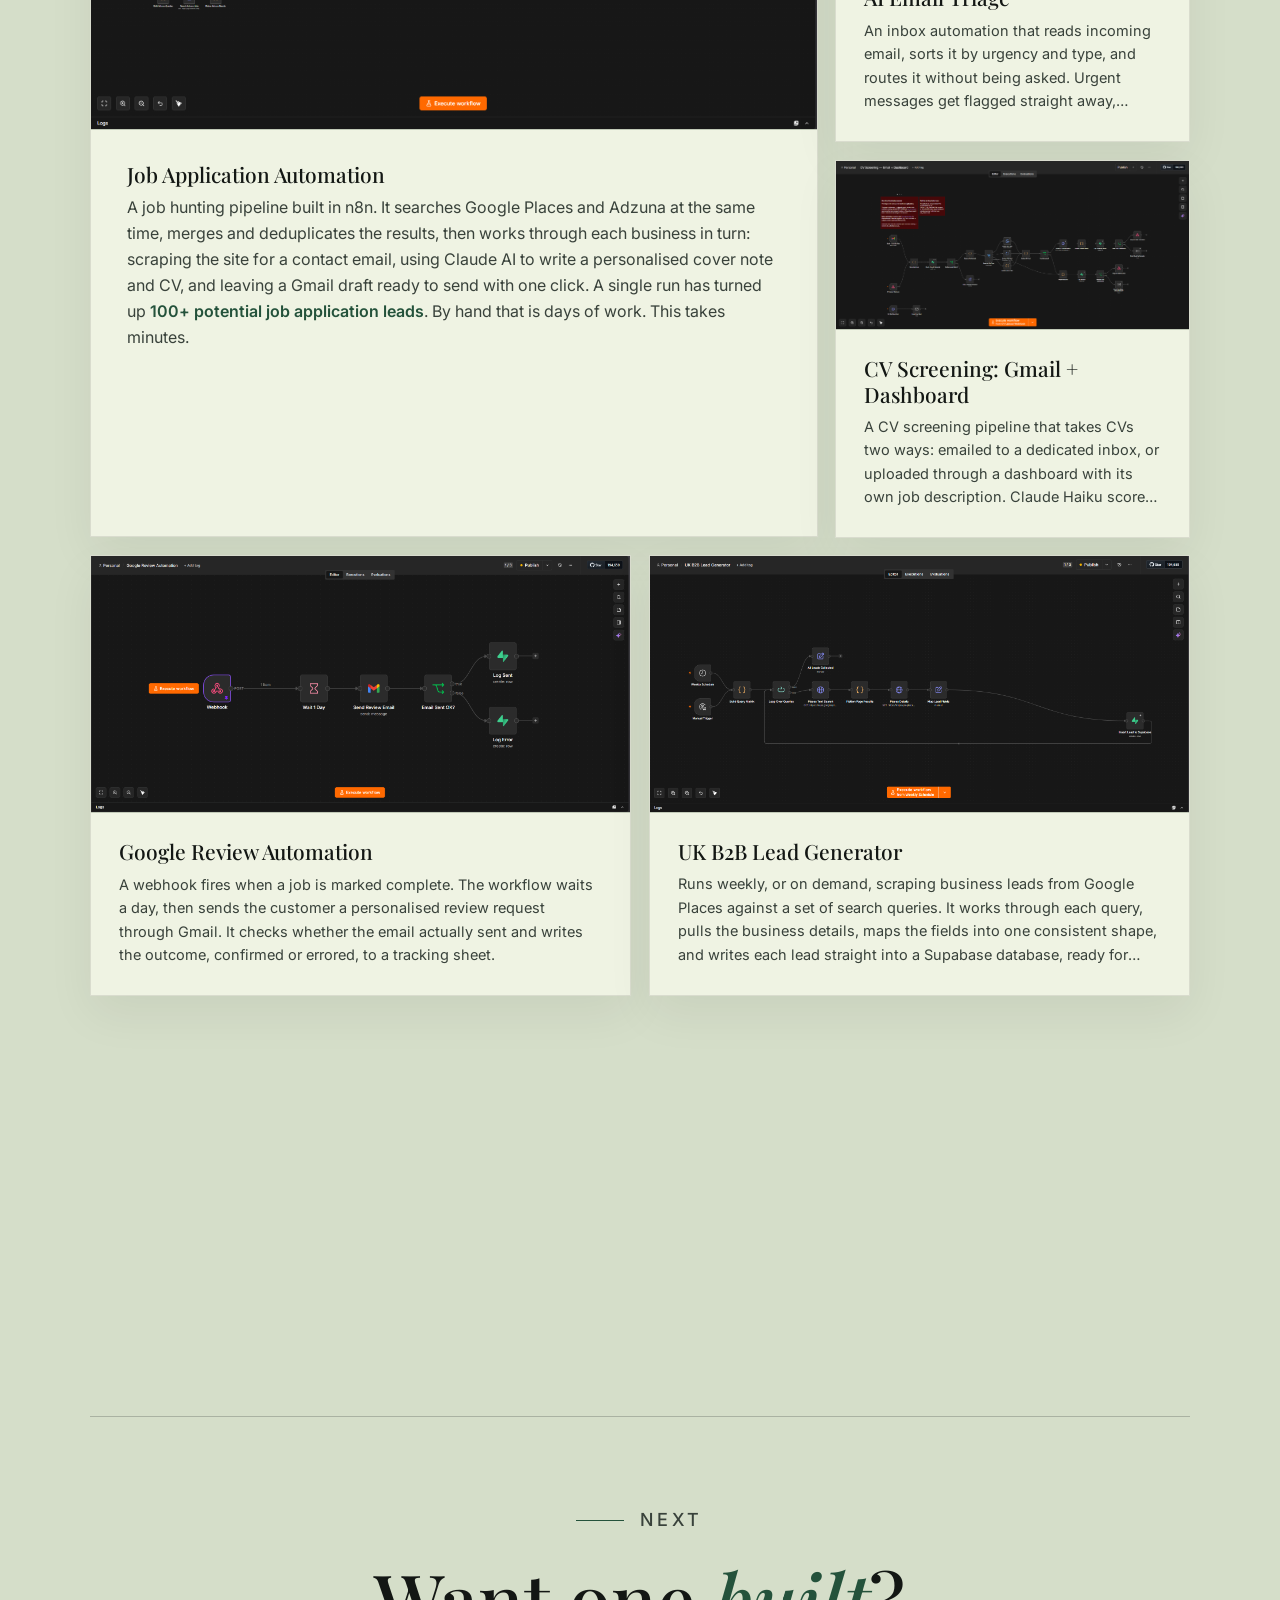
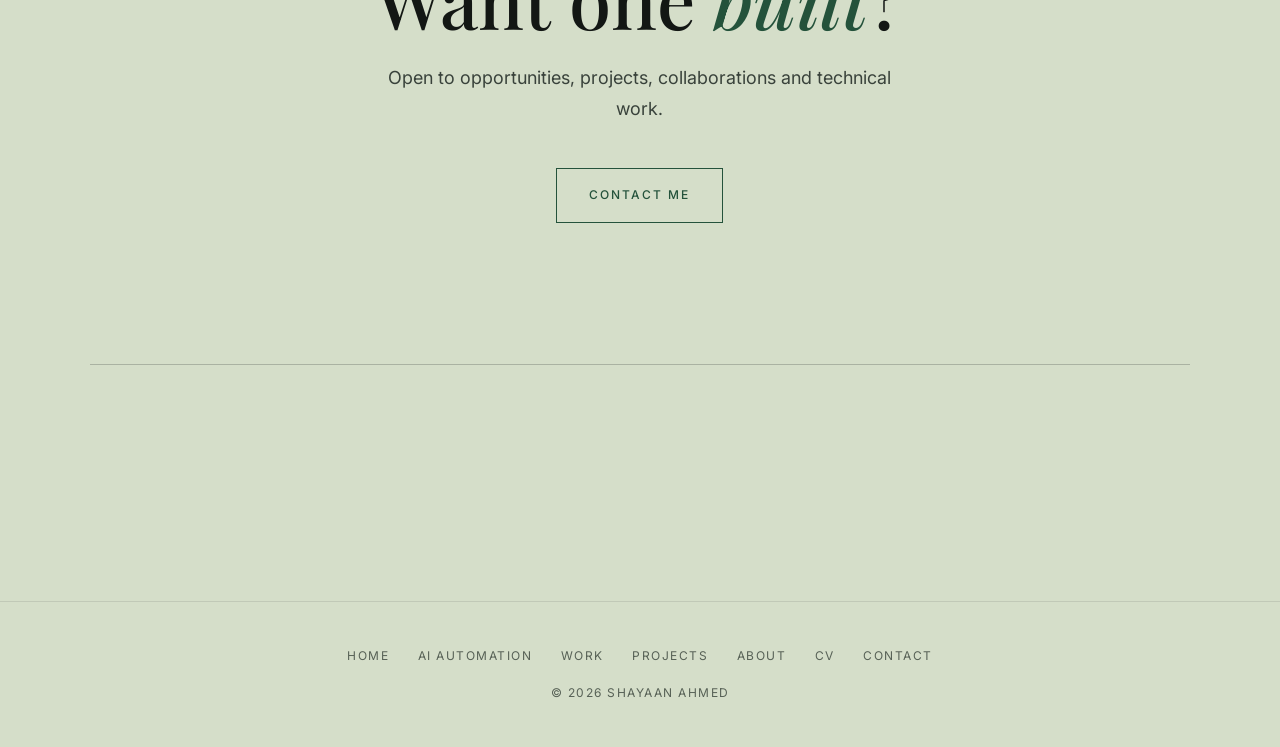
==== commit be5f9adf: "Fix cropped workflow screenshots and mismatched process images Two things reported as broken on the " ====
--- a/automation.html
+++ b/automation.html
@@ -224,7 +224,7 @@
                         </div>
                     </article>
                     <figure class="proc-shot" aria-hidden="true">
-                        <img src="world/design.webp" alt="" width="1600" height="900" loading="lazy" decoding="async">
+                        <img src="world/build.webp" alt="" width="1600" height="900" loading="lazy" decoding="async">
                     </figure>
 
                     <article class="proc-step">
@@ -236,7 +236,7 @@
                         </div>
                     </article>
                     <figure class="proc-shot" aria-hidden="true">
-                        <img src="world/build.webp" alt="" width="1600" height="900" loading="lazy" decoding="async">
+                        <img src="world/handover.webp" alt="" width="1600" height="900" loading="lazy" decoding="async">
                     </figure>
 
                     <article class="proc-step">
@@ -255,8 +255,8 @@
                             </p>
                         </div>
                     </article>
-                    <figure class="proc-shot" aria-hidden="true">
-                        <img src="world/handover.webp" alt="" width="1600" height="900" loading="lazy" decoding="async">
+                    <figure class="proc-shot">
+                        <img src="me-outdoors.jpg" alt="Shayaan Ahmed" width="1400" height="1050" loading="lazy" decoding="async">
                     </figure>
                 </div>
             </div>
--- a/home.css
+++ b/home.css
@@ -1313,14 +1313,29 @@
     height: 100%;
 }
 
+/* These are n8n canvases, roughly 21:10, and the whole reason to show one
+   is that you can read the node graph. So: contain, never cover.
+
+   This was `cover` with `object-position: top left` and `flex: 1 1 auto`,
+   which stretched a wide diagram to fill a tall cell and cropped away
+   everything but its top-left corner — the workflows read as random
+   zoomed fragments. The box now matches the sources' own ratio, so
+   `contain` letterboxes almost nothing, and `flex: 0 0 auto` stops the
+   grid stretching the image to fill leftover cell height. */
 .bento .media-card img {
-    flex: 1 1 auto;
+    flex: 0 0 auto;
     width: 100%;
-    object-fit: cover;
-    object-position: top left;
+    /* `height: auto` is load-bearing, not tidying. These <img> tags carry
+       real width/height attributes (1870x889 and friends), and with no CSS
+       height the presentational attribute wins, pinning the image at its
+       intrinsic pixel height. This was briefly deleted with the old
+       .wf-grid rules; the result was every workflow rendering ~890px tall
+       inside its cell. Don't remove it again. */
+    height: auto;
+    object-fit: contain;
+    object-position: center;
     min-height: 0;
-    /* Inherited from the deleted .wf-grid rule: a screenshot that
-       letterboxes should do it against the page ground, not white. */
+    /* Any letterboxing lands on the page ground, not white. */
     background: var(--bg);
 }
 
@@ -1373,7 +1388,10 @@
     .bento-feature { grid-column: span 2; grid-row: auto; }
     .bento-tall    { grid-column: span 1; }
     .bento-half    { grid-column: span 1; }
-    .bento .media-card img { max-height: 240px; }
+    /* aspect-ratio already sizes these; a max-height would only reintroduce
+       cropping on narrow screens, which is what this component just stopped
+       doing. Left as a no-op reminder rather than a height cap. */
+    .bento .media-card img { max-height: none; }
 }
 
 @media (max-width: 640px) {
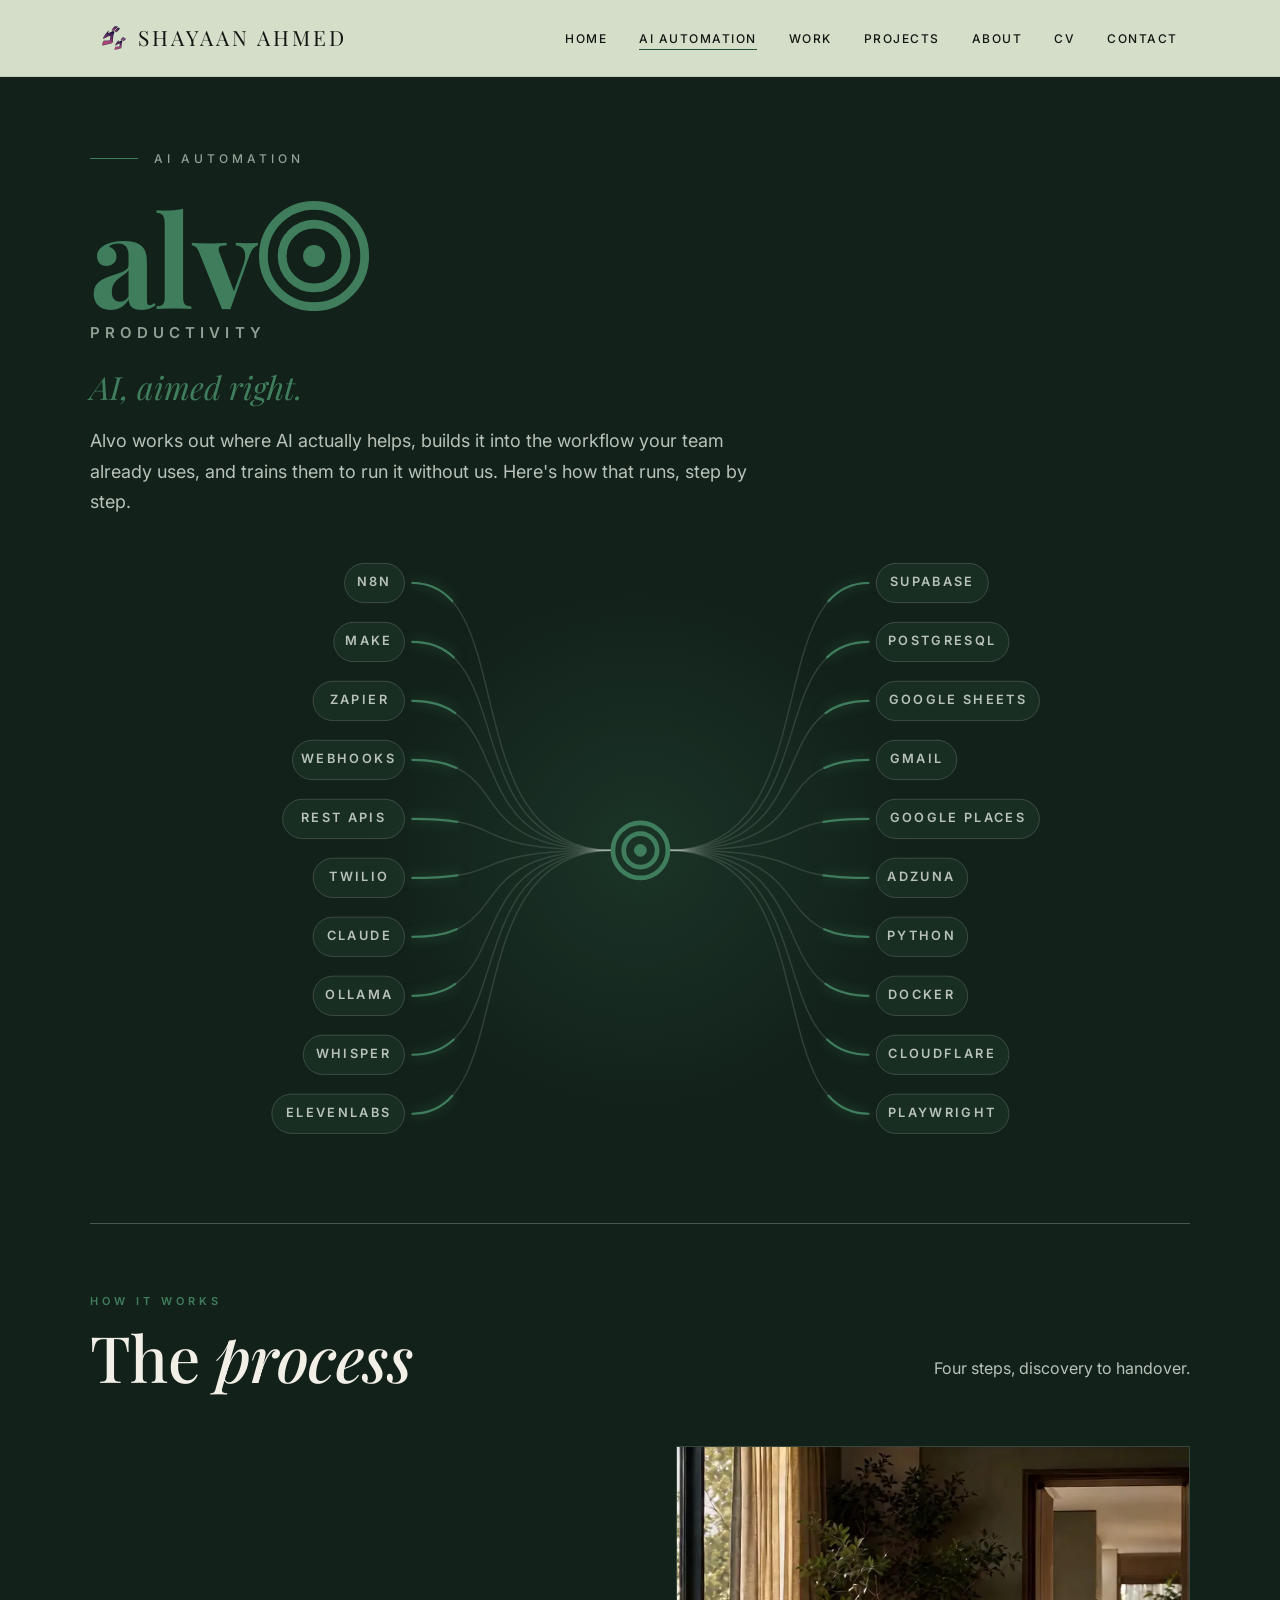
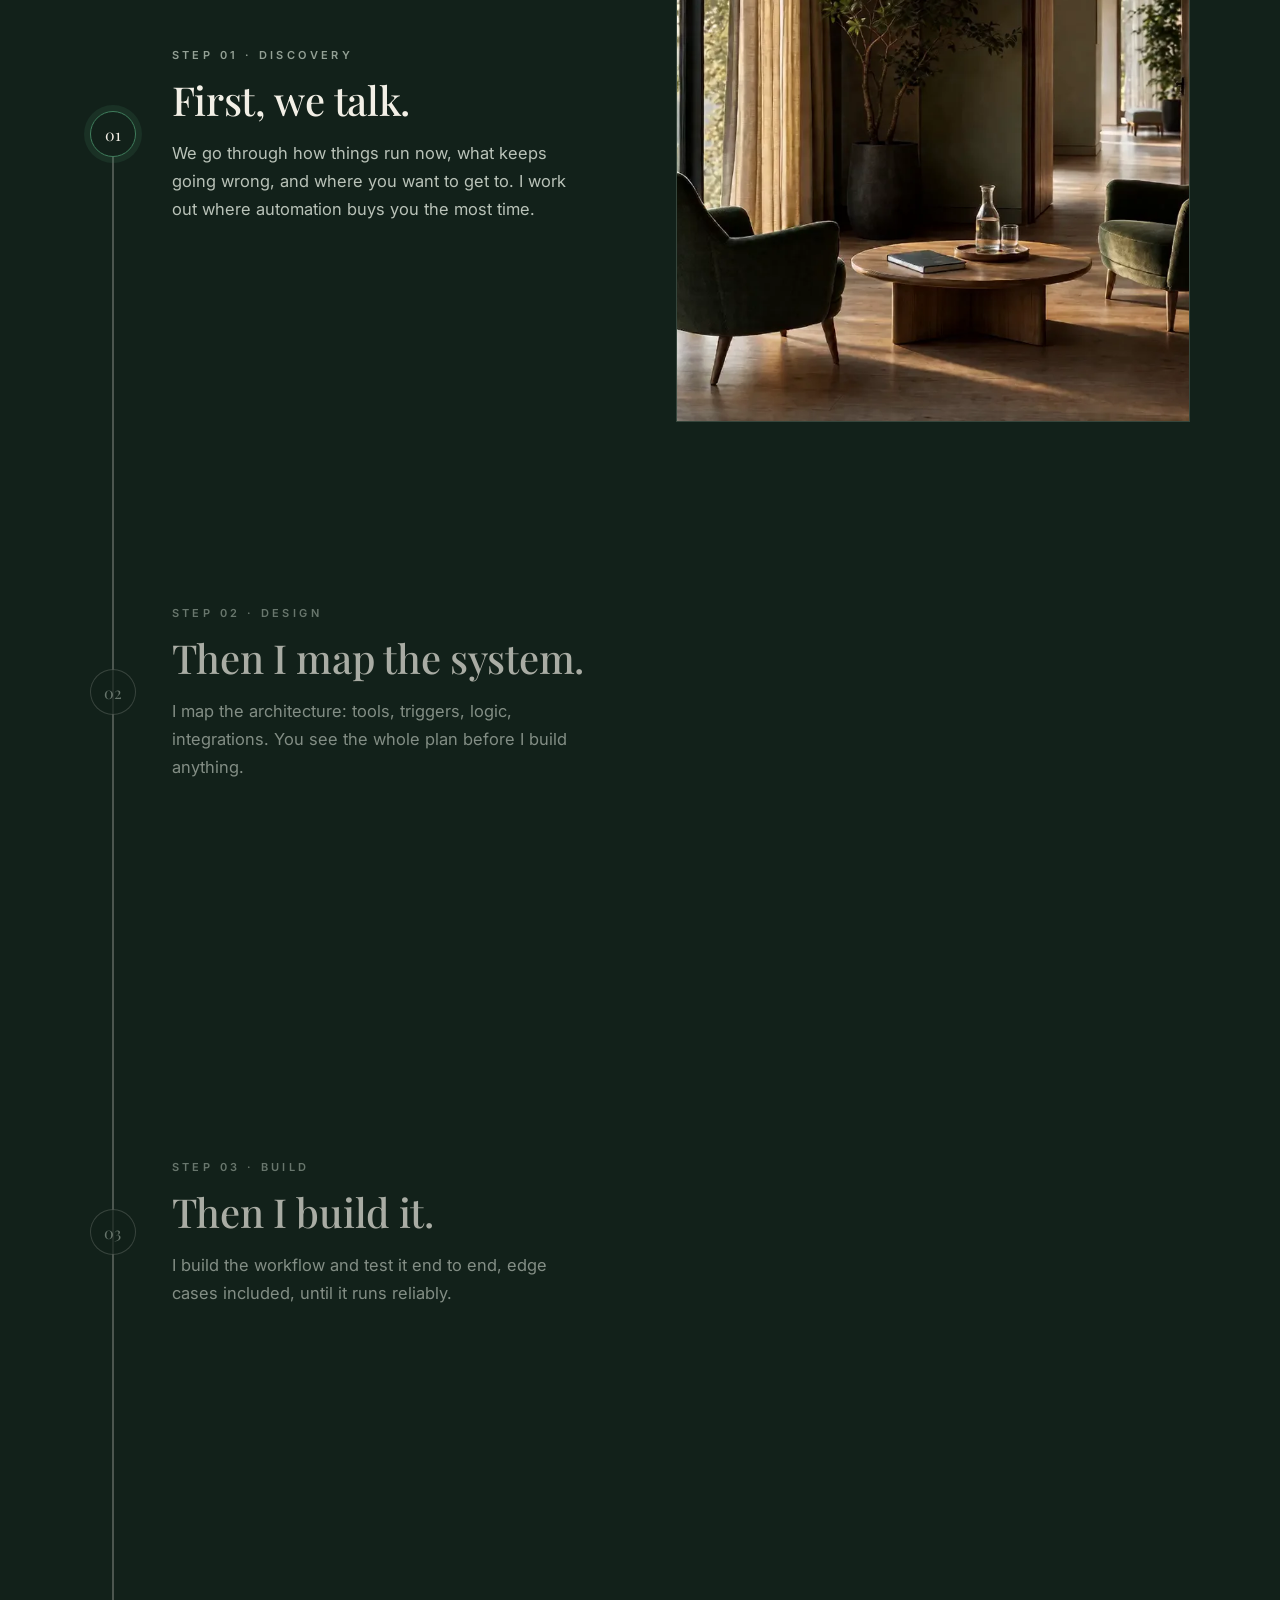
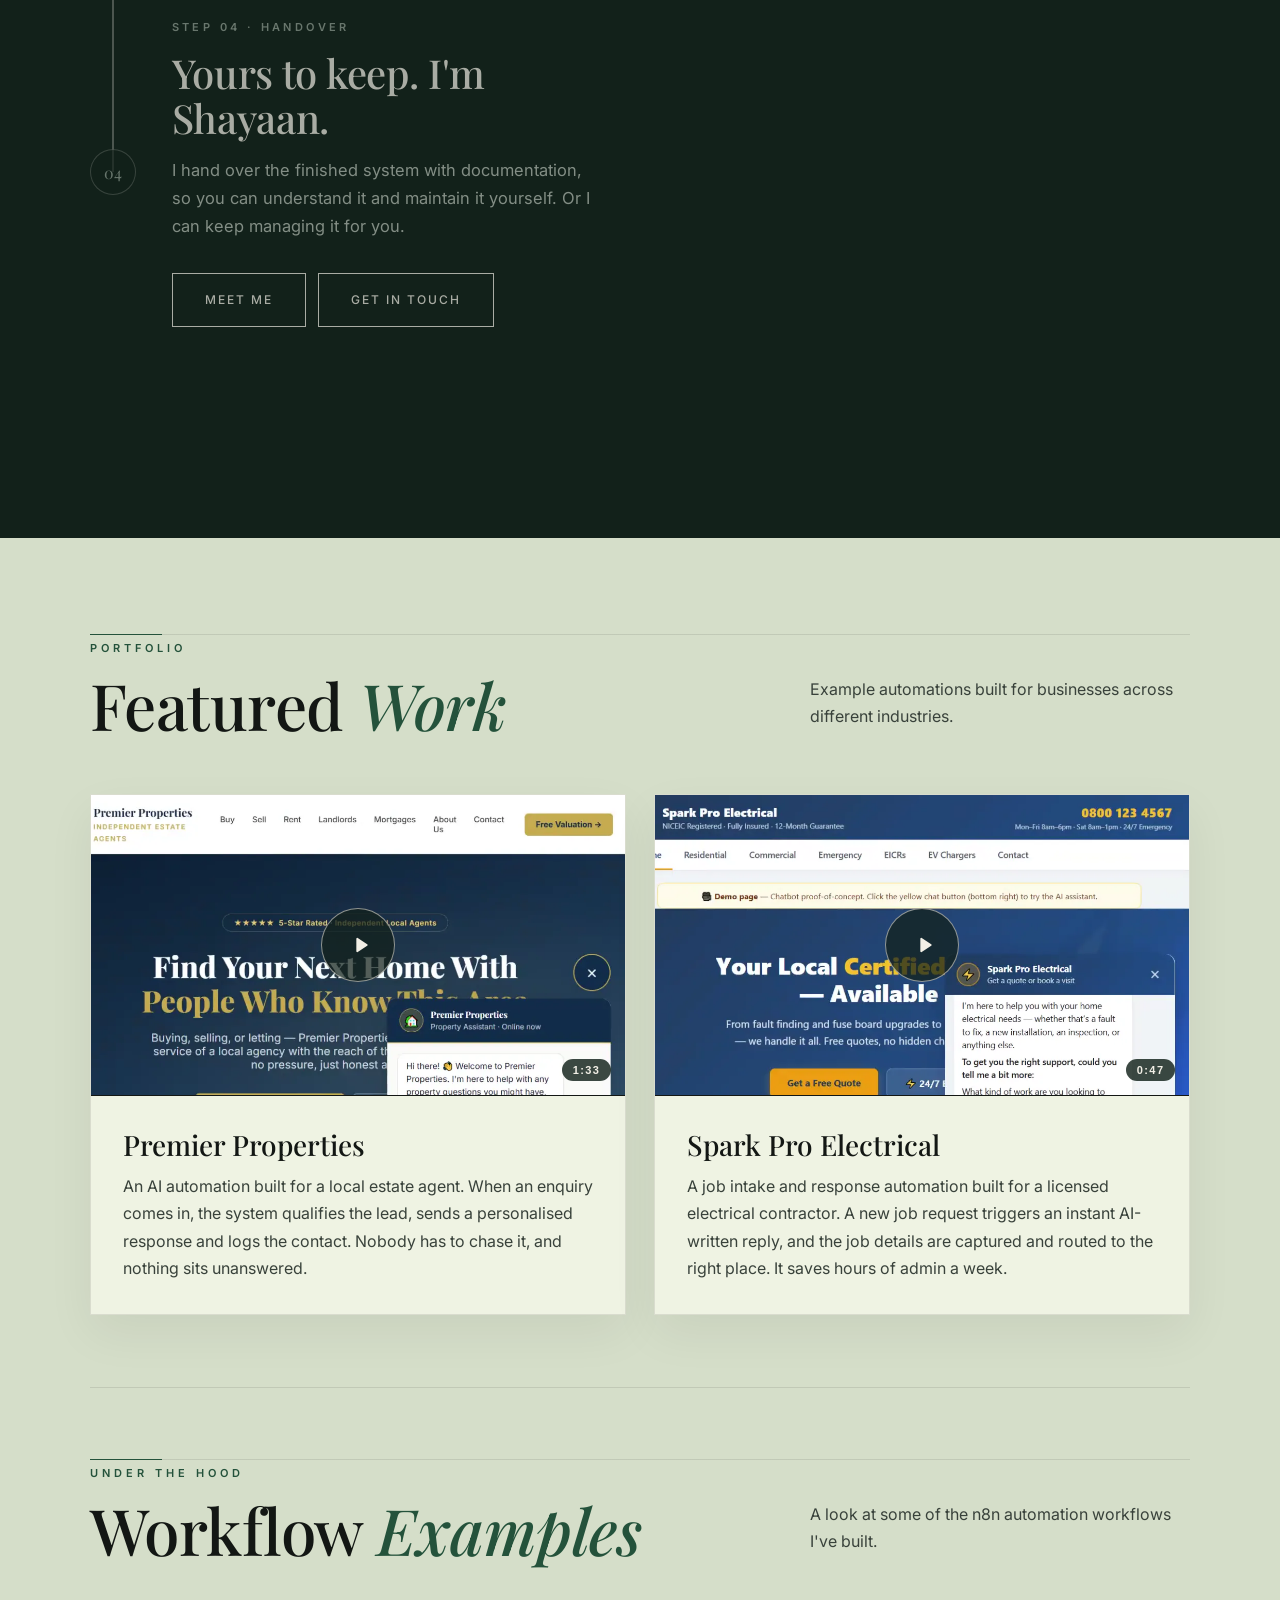
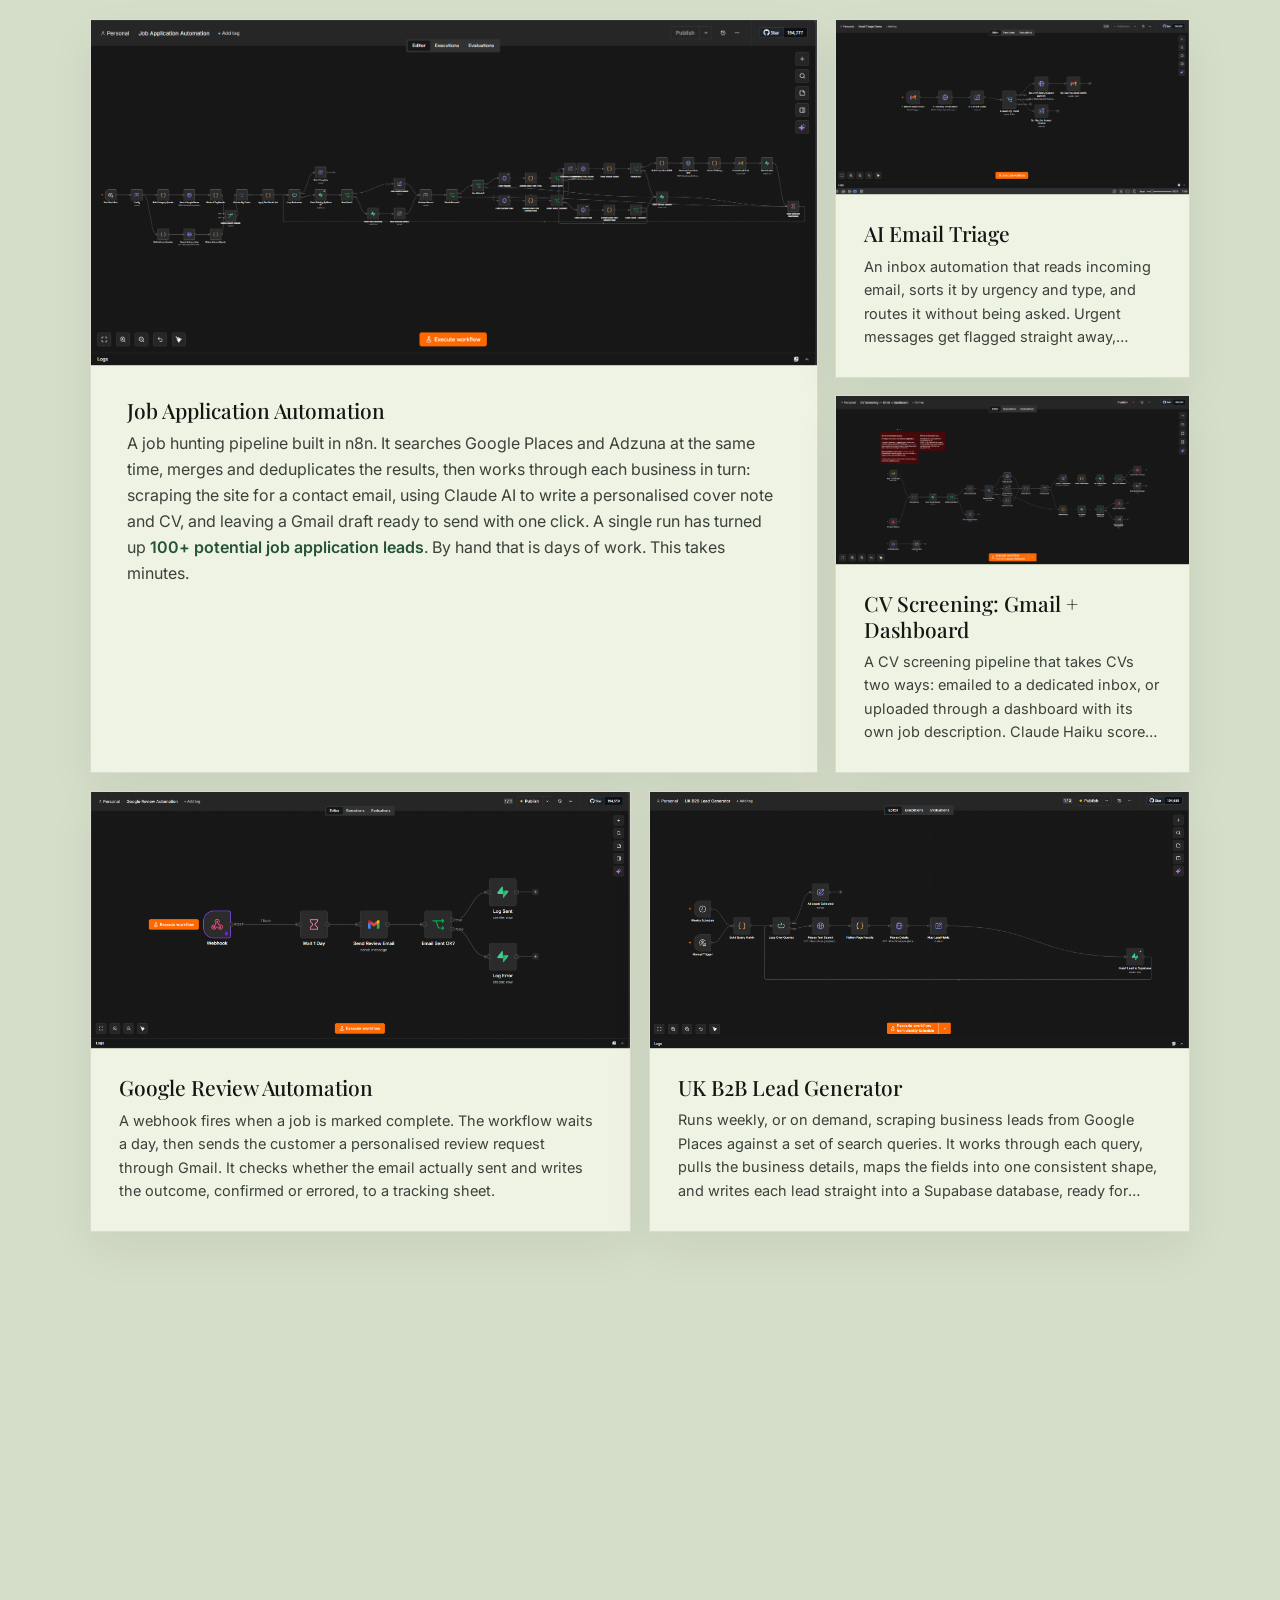
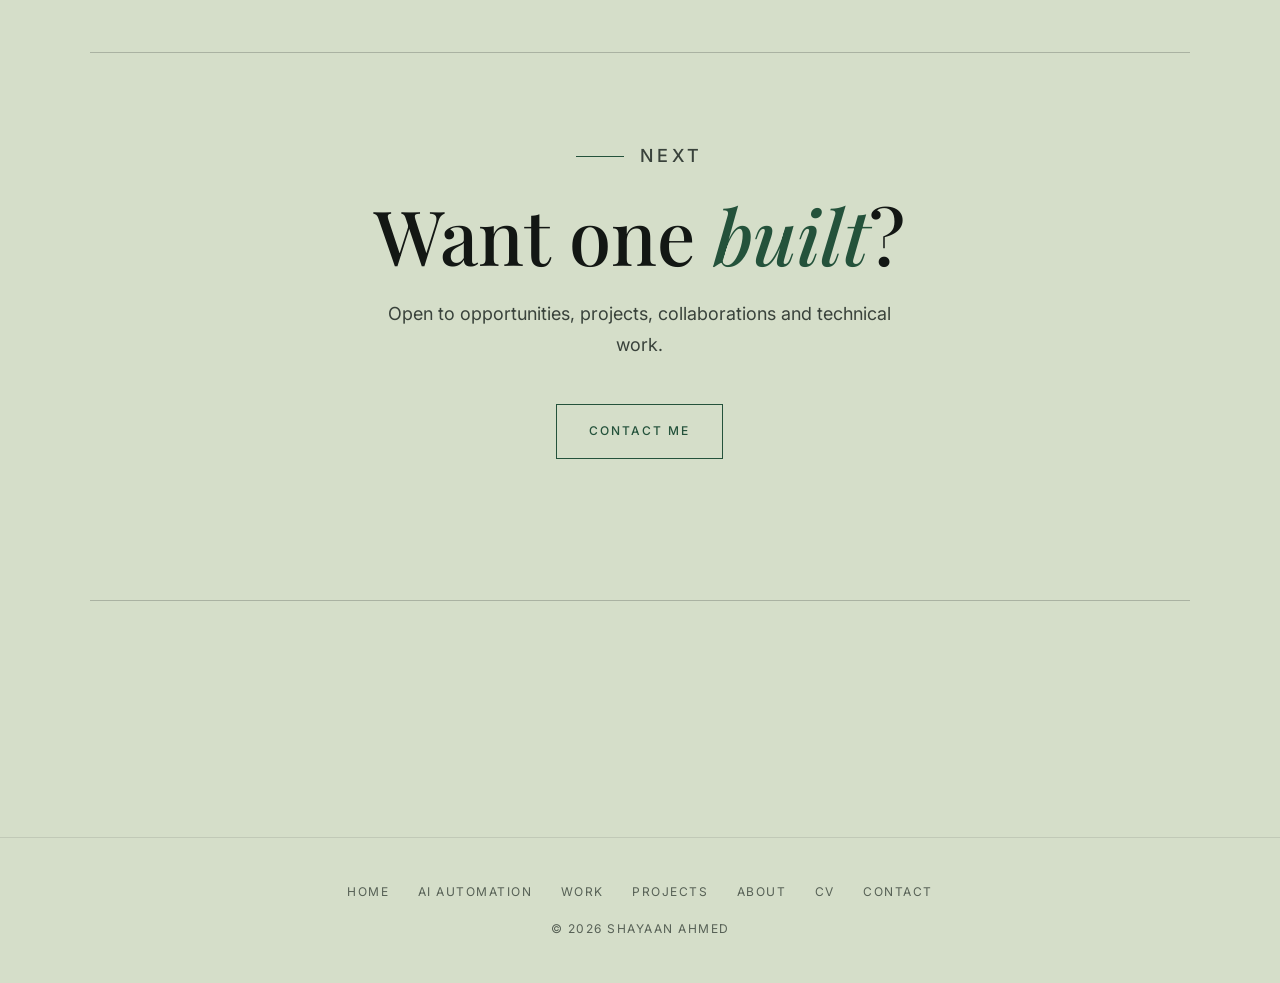
==== commit 077a58e3: "Widen the constellation from six workflow tools to the full toolkit The graphic now carries 20 tools" ====
--- a/automation.html
+++ b/automation.html
@@ -96,7 +96,7 @@
                         Here's how that runs, step by step.
                     </p>
 
-                    <!-- Integration constellation. Ported from 21st.dev's
+                    <!-- Toolkit constellation. Ported from 21st.dev's
                          AnimatedBeam, which measures two DOM nodes with React
                          refs and redraws the connector on resize; this is one
                          authored SVG on a fixed viewBox, so it scales as a unit
@@ -106,70 +106,157 @@
                          Alvo target mark — the animation states the tagline
                          ("AI, aimed right") rather than decorating next to it.
 
-                         The six labels are the real tools named in the workflow
-                         copy further down this page. Don't add one that isn't in
-                         a shipped workflow. Hidden below 760px, where the label
-                         type would scale under 5px; .stack-strip carries the same
-                         names as readable text there. -->
+                         WHAT THIS MEANS CHANGED ON 2026-09-02. It used to carry
+                         exactly the six tools named in the workflow cards below,
+                         under a rule of "don't add a tool that isn't in a shipped
+                         workflow". It is now the wider toolkit: what these systems
+                         get built from. The rule that replaces it is narrower and
+                         stricter — every tool here must be one actually used in
+                         real work, not a logo wall. Each of these was checked
+                         against the workspace before it went in.
+
+                         Hidden below 760px, where the label type would scale
+                         under 5px; .stack-strip carries the same list as readable
+                         text there, so the two must stay in sync. -->
                     <div class="beam-wrap reveal">
-                        <svg class="beam-field" viewBox="0 0 1120 420" role="img"
-                             aria-label="Six tools feeding into one automation hub: Gmail, Google Sheets, Supabase, Claude AI, Google Places and Adzuna.">
-                            <path class="beam-rail" d="M245,62 C 350,62 400,210 506,210"/>
-                            <path class="beam-rail" d="M245,210 L 506,210"/>
-                            <path class="beam-rail" d="M245,358 C 350,358 400,210 506,210"/>
-                            <path class="beam-rail" d="M875,62 C 770,62 720,210 614,210"/>
-                            <path class="beam-rail" d="M875,210 L 614,210"/>
-                            <path class="beam-rail" d="M875,358 C 770,358 720,210 614,210"/>
-                            <path class="beam-pulse" data-i="1" d="M245,62 C 350,62 400,210 506,210"/>
-                            <path class="beam-pulse" data-i="2" d="M245,210 L 506,210"/>
-                            <path class="beam-pulse" data-i="3" d="M245,358 C 350,358 400,210 506,210"/>
-                            <path class="beam-pulse" data-i="4" d="M875,62 C 770,62 720,210 614,210"/>
-                            <path class="beam-pulse" data-i="5" d="M875,210 L 614,210"/>
-                            <path class="beam-pulse" data-i="6" d="M875,358 C 770,358 720,210 614,210"/>
-                            <g class="beam-chip">
-                                <rect x="55" y="34" width="190" height="56" rx="28"/>
-                                <circle cx="79" cy="62" r="3.5"/>
-                                <text x="95" y="62">Gmail</text>
-                            </g>
-                            <g class="beam-chip">
-                                <rect x="55" y="182" width="190" height="56" rx="28"/>
-                                <circle cx="79" cy="210" r="3.5"/>
-                                <text x="95" y="210">Google Sheets</text>
-                            </g>
-                            <g class="beam-chip">
-                                <rect x="55" y="330" width="190" height="56" rx="28"/>
-                                <circle cx="79" cy="358" r="3.5"/>
-                                <text x="95" y="358">Supabase</text>
-                            </g>
-                            <g class="beam-chip">
-                                <rect x="875" y="34" width="190" height="56" rx="28"/>
-                                <circle cx="899" cy="62" r="3.5"/>
-                                <text x="915" y="62">Claude AI</text>
-                            </g>
-                            <g class="beam-chip">
-                                <rect x="875" y="182" width="190" height="56" rx="28"/>
-                                <circle cx="899" cy="210" r="3.5"/>
-                                <text x="915" y="210">Google Places</text>
-                            </g>
-                            <g class="beam-chip">
-                                <rect x="875" y="330" width="190" height="56" rx="28"/>
-                                <circle cx="899" cy="358" r="3.5"/>
-                                <text x="915" y="358">Adzuna</text>
-                            </g>
+                        <svg class="beam-field" viewBox="0 0 1120 660" role="img"
+                             aria-label="The toolkit these systems are built from: n8n, Make, Zapier, Webhooks, REST APIs, Twilio, Claude, Ollama, Whisper, ElevenLabs, Supabase, PostgreSQL, Google Sheets, Gmail, Google Places, Adzuna, Python, Docker, Cloudflare and Playwright, all feeding into one automation hub.">
+                            <path class="beam-rail" d="M328,58 C 438,58 370,330 532,330"/>
+                            <path class="beam-rail" d="M328,118 C 438,118 370,330 532,330"/>
+                            <path class="beam-rail" d="M328,178 C 438,178 370,330 532,330"/>
+                            <path class="beam-rail" d="M328,238 C 438,238 370,330 532,330"/>
+                            <path class="beam-rail" d="M328,298 C 438,298 370,330 532,330"/>
+                            <path class="beam-rail" d="M328,358 C 438,358 370,330 532,330"/>
+                            <path class="beam-rail" d="M328,418 C 438,418 370,330 532,330"/>
+                            <path class="beam-rail" d="M328,478 C 438,478 370,330 532,330"/>
+                            <path class="beam-rail" d="M328,538 C 438,538 370,330 532,330"/>
+                            <path class="beam-rail" d="M328,598 C 438,598 370,330 532,330"/>
+                            <path class="beam-rail" d="M792,58 C 682,58 750,330 588,330"/>
+                            <path class="beam-rail" d="M792,118 C 682,118 750,330 588,330"/>
+                            <path class="beam-rail" d="M792,178 C 682,178 750,330 588,330"/>
+                            <path class="beam-rail" d="M792,238 C 682,238 750,330 588,330"/>
+                            <path class="beam-rail" d="M792,298 C 682,298 750,330 588,330"/>
+                            <path class="beam-rail" d="M792,358 C 682,358 750,330 588,330"/>
+                            <path class="beam-rail" d="M792,418 C 682,418 750,330 588,330"/>
+                            <path class="beam-rail" d="M792,478 C 682,478 750,330 588,330"/>
+                            <path class="beam-rail" d="M792,538 C 682,538 750,330 588,330"/>
+                            <path class="beam-rail" d="M792,598 C 682,598 750,330 588,330"/>
+                            <path class="beam-pulse" data-i="1" d="M328,58 C 438,58 370,330 532,330"/>
+                            <path class="beam-pulse" data-i="2" d="M328,118 C 438,118 370,330 532,330"/>
+                            <path class="beam-pulse" data-i="3" d="M328,178 C 438,178 370,330 532,330"/>
+                            <path class="beam-pulse" data-i="4" d="M328,238 C 438,238 370,330 532,330"/>
+                            <path class="beam-pulse" data-i="5" d="M328,298 C 438,298 370,330 532,330"/>
+                            <path class="beam-pulse" data-i="6" d="M328,358 C 438,358 370,330 532,330"/>
+                            <path class="beam-pulse" data-i="1" d="M328,418 C 438,418 370,330 532,330"/>
+                            <path class="beam-pulse" data-i="2" d="M328,478 C 438,478 370,330 532,330"/>
+                            <path class="beam-pulse" data-i="3" d="M328,538 C 438,538 370,330 532,330"/>
+                            <path class="beam-pulse" data-i="4" d="M328,598 C 438,598 370,330 532,330"/>
+                            <path class="beam-pulse" data-i="5" d="M792,58 C 682,58 750,330 588,330"/>
+                            <path class="beam-pulse" data-i="6" d="M792,118 C 682,118 750,330 588,330"/>
+                            <path class="beam-pulse" data-i="1" d="M792,178 C 682,178 750,330 588,330"/>
+                            <path class="beam-pulse" data-i="2" d="M792,238 C 682,238 750,330 588,330"/>
+                            <path class="beam-pulse" data-i="3" d="M792,298 C 682,298 750,330 588,330"/>
+                            <path class="beam-pulse" data-i="4" d="M792,358 C 682,358 750,330 588,330"/>
+                            <path class="beam-pulse" data-i="5" d="M792,418 C 682,418 750,330 588,330"/>
+                            <path class="beam-pulse" data-i="6" d="M792,478 C 682,478 750,330 588,330"/>
+                            <path class="beam-pulse" data-i="1" d="M792,538 C 682,538 750,330 588,330"/>
+                            <path class="beam-pulse" data-i="2" d="M792,598 C 682,598 750,330 588,330"/>
+                            <g class="beam-chip">
+                                <rect x="259" y="38" width="61" height="40" rx="20"/>
+                                <text x="289" y="58" text-anchor="middle">n8n</text>
+                            </g>
+                            <g class="beam-chip">
+                                <rect x="248" y="98" width="72" height="40" rx="20"/>
+                                <text x="284" y="118" text-anchor="middle">Make</text>
+                            </g>
+                            <g class="beam-chip">
+                                <rect x="227" y="158" width="93" height="40" rx="20"/>
+                                <text x="274" y="178" text-anchor="middle">Zapier</text>
+                            </g>
+                            <g class="beam-chip">
+                                <rect x="206" y="218" width="114" height="40" rx="20"/>
+                                <text x="263" y="238" text-anchor="middle">Webhooks</text>
+                            </g>
+                            <g class="beam-chip">
+                                <rect x="196" y="278" width="124" height="40" rx="20"/>
+                                <text x="258" y="298" text-anchor="middle">REST APIs</text>
+                            </g>
+                            <g class="beam-chip">
+                                <rect x="227" y="338" width="93" height="40" rx="20"/>
+                                <text x="274" y="358" text-anchor="middle">Twilio</text>
+                            </g>
+                            <g class="beam-chip">
+                                <rect x="227" y="398" width="93" height="40" rx="20"/>
+                                <text x="274" y="418" text-anchor="middle">Claude</text>
+                            </g>
+                            <g class="beam-chip">
+                                <rect x="227" y="458" width="93" height="40" rx="20"/>
+                                <text x="274" y="478" text-anchor="middle">Ollama</text>
+                            </g>
+                            <g class="beam-chip">
+                                <rect x="217" y="518" width="103" height="40" rx="20"/>
+                                <text x="268" y="538" text-anchor="middle">Whisper</text>
+                            </g>
+                            <g class="beam-chip">
+                                <rect x="185" y="578" width="135" height="40" rx="20"/>
+                                <text x="253" y="598" text-anchor="middle">ElevenLabs</text>
+                            </g>
+                            <g class="beam-chip">
+                                <rect x="800" y="38" width="114" height="40" rx="20"/>
+                                <text x="857" y="58" text-anchor="middle">Supabase</text>
+                            </g>
+                            <g class="beam-chip">
+                                <rect x="800" y="98" width="135" height="40" rx="20"/>
+                                <text x="867" y="118" text-anchor="middle">PostgreSQL</text>
+                            </g>
+                            <g class="beam-chip">
+                                <rect x="800" y="158" width="166" height="40" rx="20"/>
+                                <text x="883" y="178" text-anchor="middle">Google Sheets</text>
+                            </g>
+                            <g class="beam-chip">
+                                <rect x="800" y="218" width="82" height="40" rx="20"/>
+                                <text x="841" y="238" text-anchor="middle">Gmail</text>
+                            </g>
+                            <g class="beam-chip">
+                                <rect x="800" y="278" width="166" height="40" rx="20"/>
+                                <text x="883" y="298" text-anchor="middle">Google Places</text>
+                            </g>
+                            <g class="beam-chip">
+                                <rect x="800" y="338" width="93" height="40" rx="20"/>
+                                <text x="846" y="358" text-anchor="middle">Adzuna</text>
+                            </g>
+                            <g class="beam-chip">
+                                <rect x="800" y="398" width="93" height="40" rx="20"/>
+                                <text x="846" y="418" text-anchor="middle">Python</text>
+                            </g>
+                            <g class="beam-chip">
+                                <rect x="800" y="458" width="93" height="40" rx="20"/>
+                                <text x="846" y="478" text-anchor="middle">Docker</text>
+                            </g>
+                            <g class="beam-chip">
+                                <rect x="800" y="518" width="135" height="40" rx="20"/>
+                                <text x="867" y="538" text-anchor="middle">Cloudflare</text>
+                            </g>
+                            <g class="beam-chip">
+                                <rect x="800" y="578" width="135" height="40" rx="20"/>
+                                <text x="867" y="598" text-anchor="middle">Playwright</text>
+                            </g>
+                            <!-- Absolute coordinates, NOT transform="translate()".
+                                 .beam-hub is animated with `transform: scale()`,
+                                 and a CSS transform replaces the presentation
+                                 attribute outright — a translate here is silently
+                                 dropped and the mark renders at the SVG origin. -->
                             <g class="beam-hub">
-                                <circle cx="560" cy="210" r="54" fill="rgba(18,33,26,0.95)" stroke="currentColor" stroke-width="1.5"/>
-                                <g transform="translate(560,210) scale(0.42) translate(-100,-100)" fill="none" stroke="currentColor" stroke-width="16">
-                                    <circle cx="100" cy="100" r="92"/>
-                                    <circle cx="100" cy="100" r="58"/>
-                                </g>
-                                <circle cx="560" cy="210" r="8.4" fill="currentColor" stroke="none"/>
+                                <circle cx="560" cy="330" r="28" fill="none" stroke="currentColor" stroke-width="4.8"/>
+                                <circle cx="560" cy="330" r="17" fill="none" stroke="currentColor" stroke-width="4.8"/>
+                                <circle cx="560" cy="330" r="6" fill="currentColor"/>
                             </g>
                         </svg>
                     </div>
 
                     <p class="stack-strip reveal">
                         <span class="k">Built with</span>
-                        <span>n8n</span><span>Claude</span><span>Supabase</span><span>Gmail</span><span>Google Sheets</span><span>Google Places</span>
+                        <span>n8n</span><span>Make</span><span>Zapier</span><span>Webhooks</span><span>REST APIs</span><span>Twilio</span><span>Claude</span><span>Ollama</span><span>Whisper</span><span>ElevenLabs</span><span>Supabase</span><span>PostgreSQL</span><span>Google Sheets</span><span>Gmail</span><span>Google Places</span><span>Adzuna</span><span>Python</span><span>Docker</span><span>Cloudflare</span><span>Playwright</span>
                     </p>
                 </div>
 
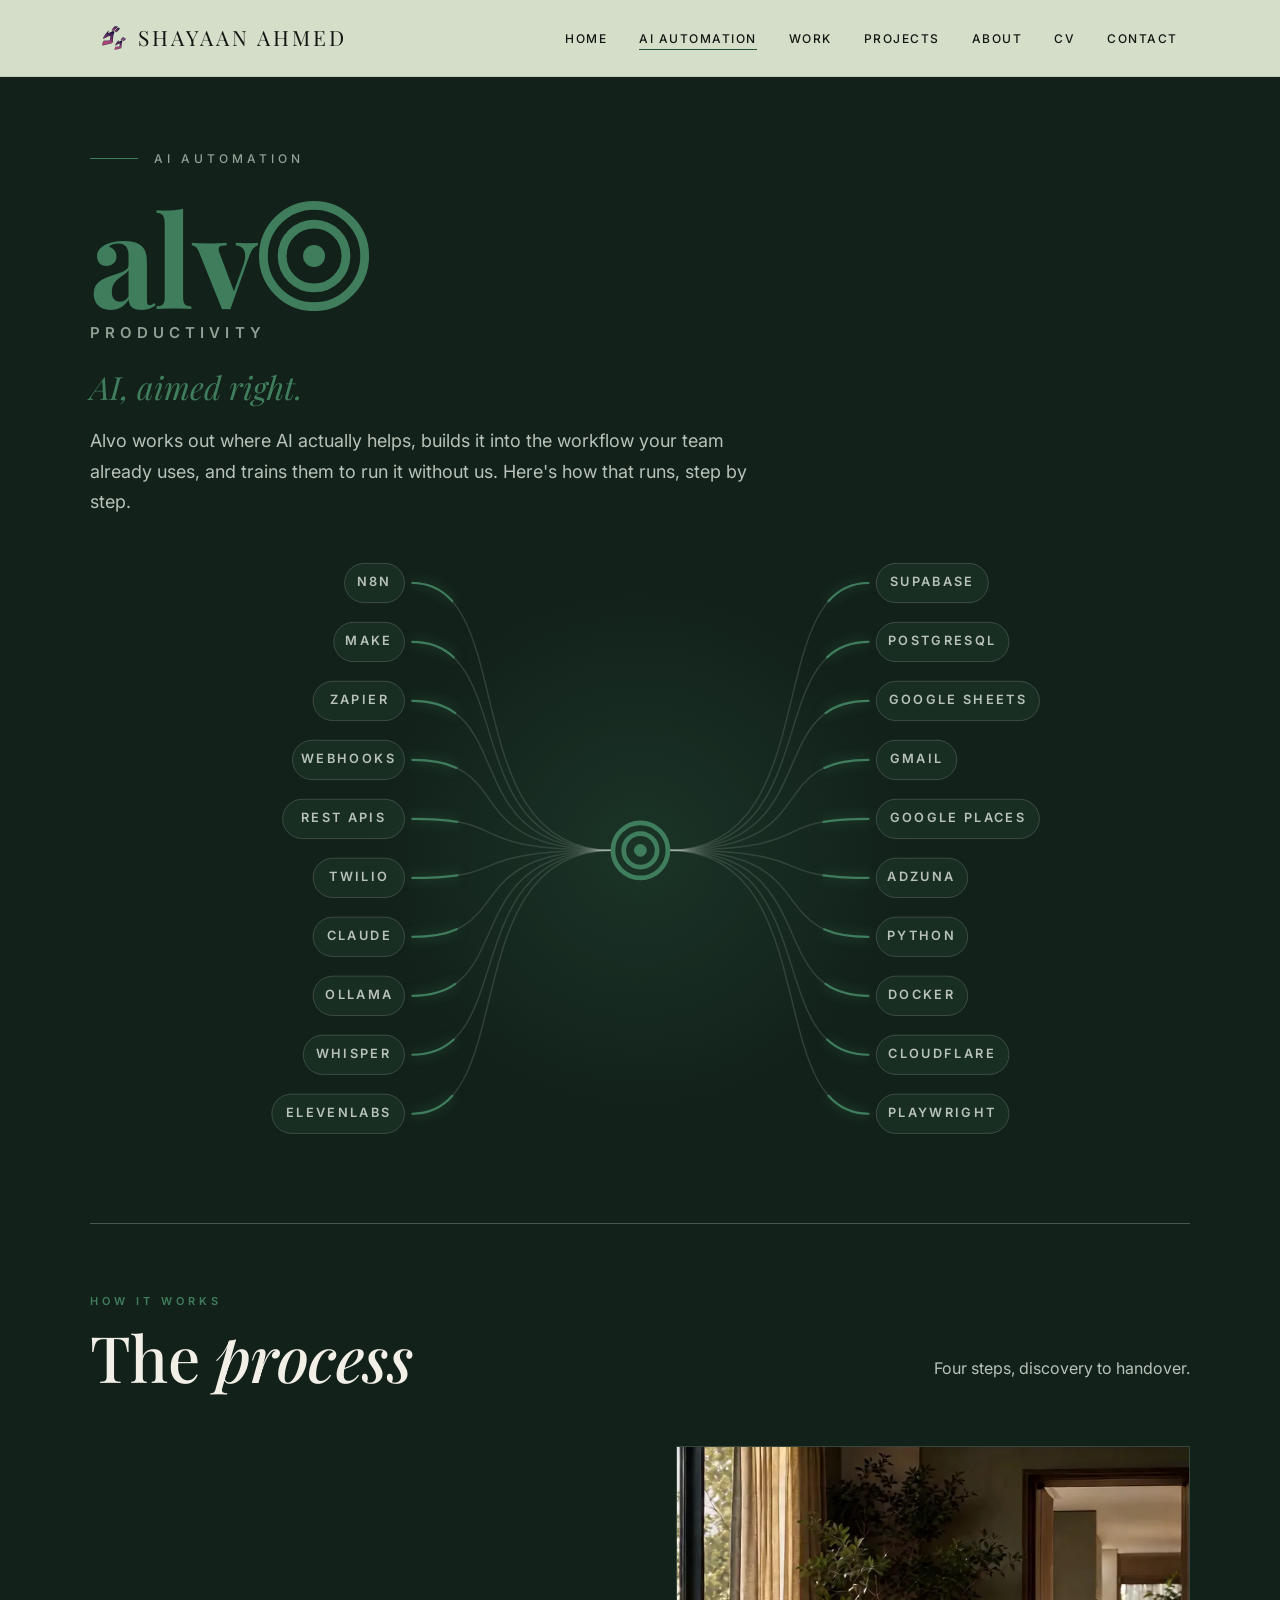
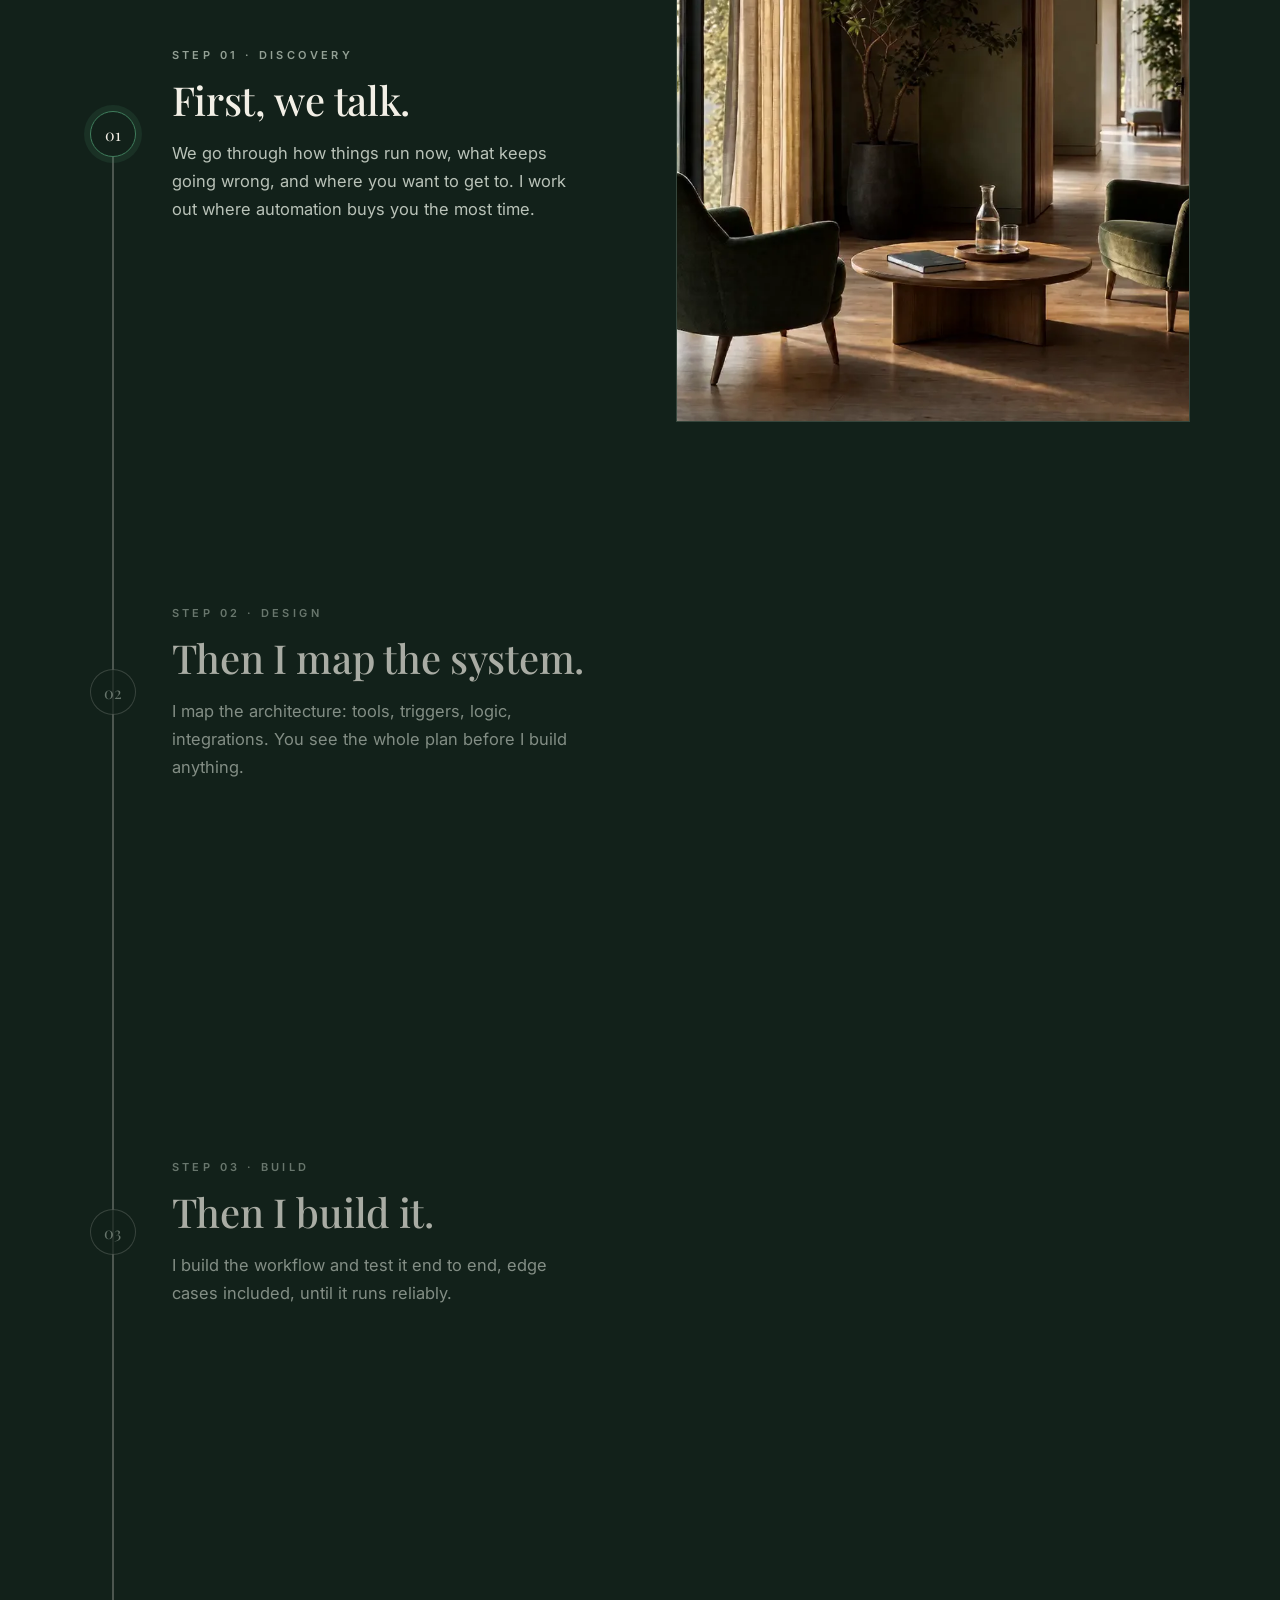
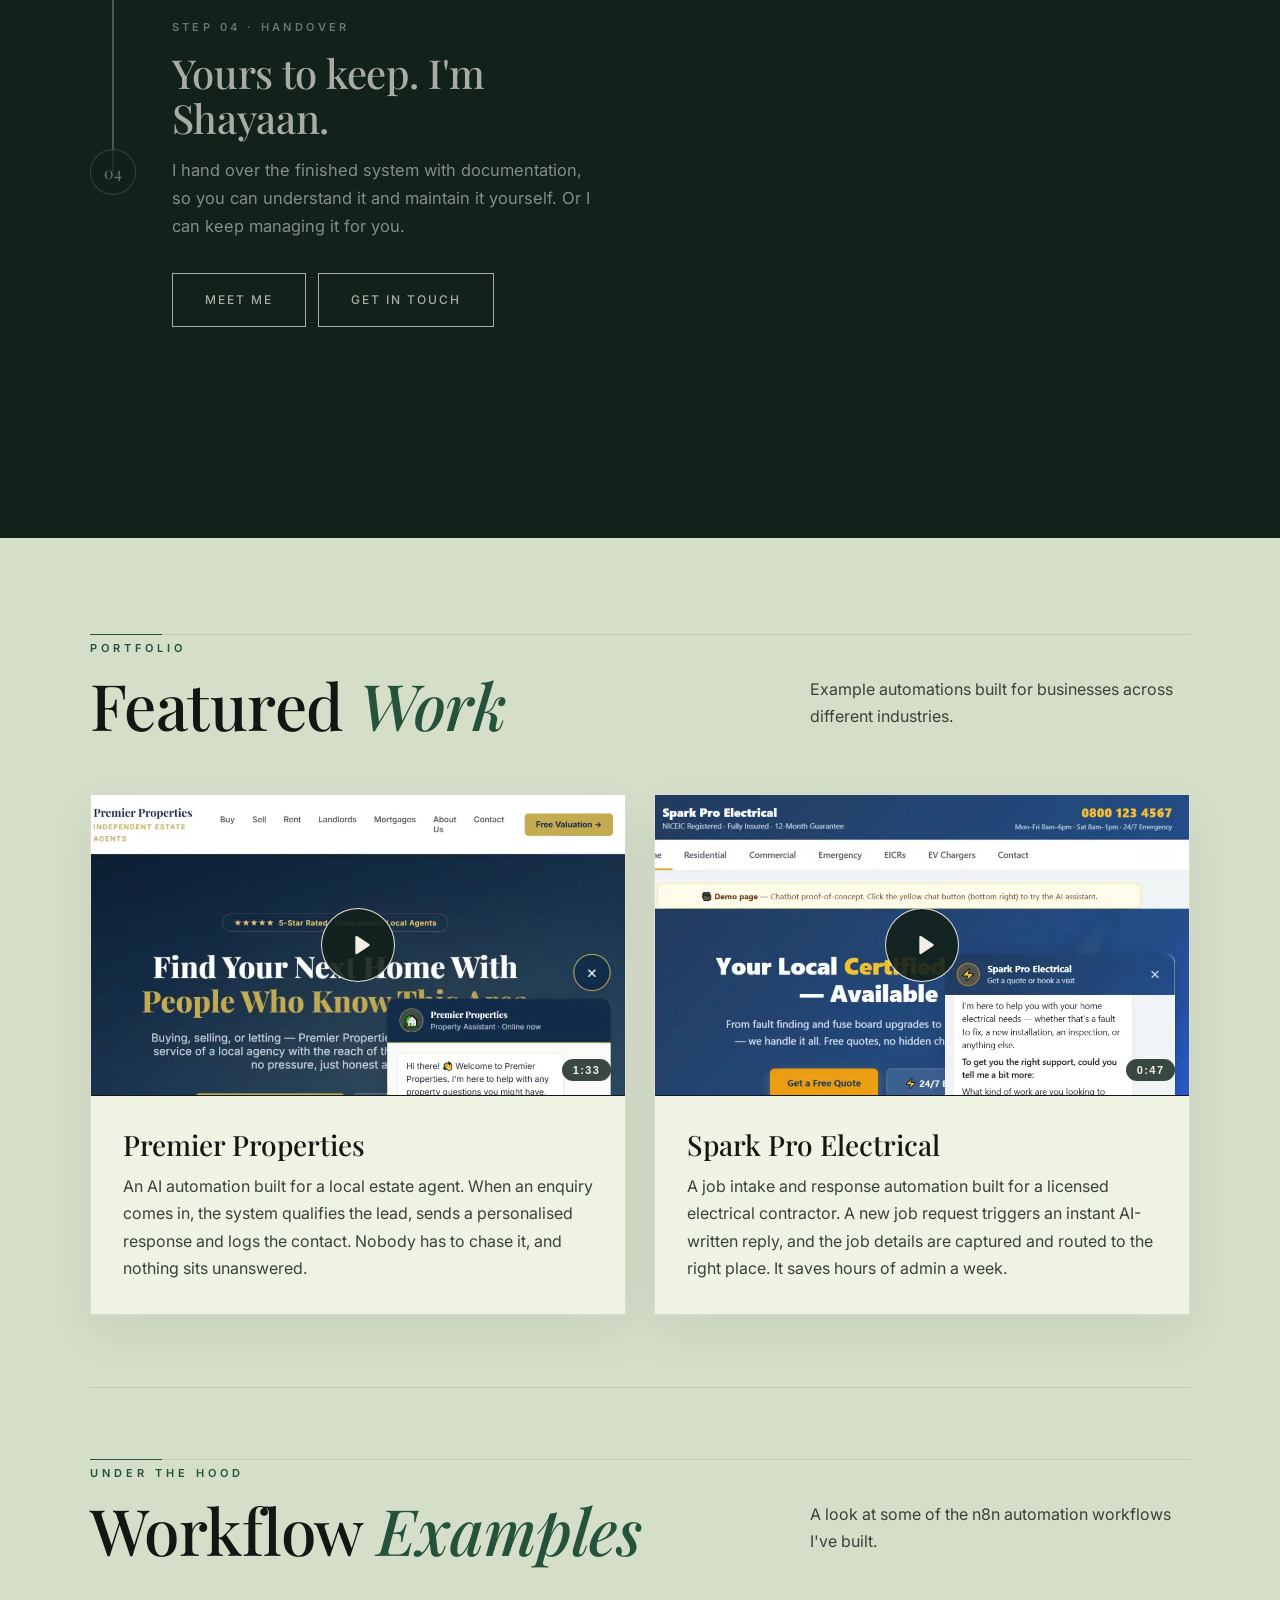
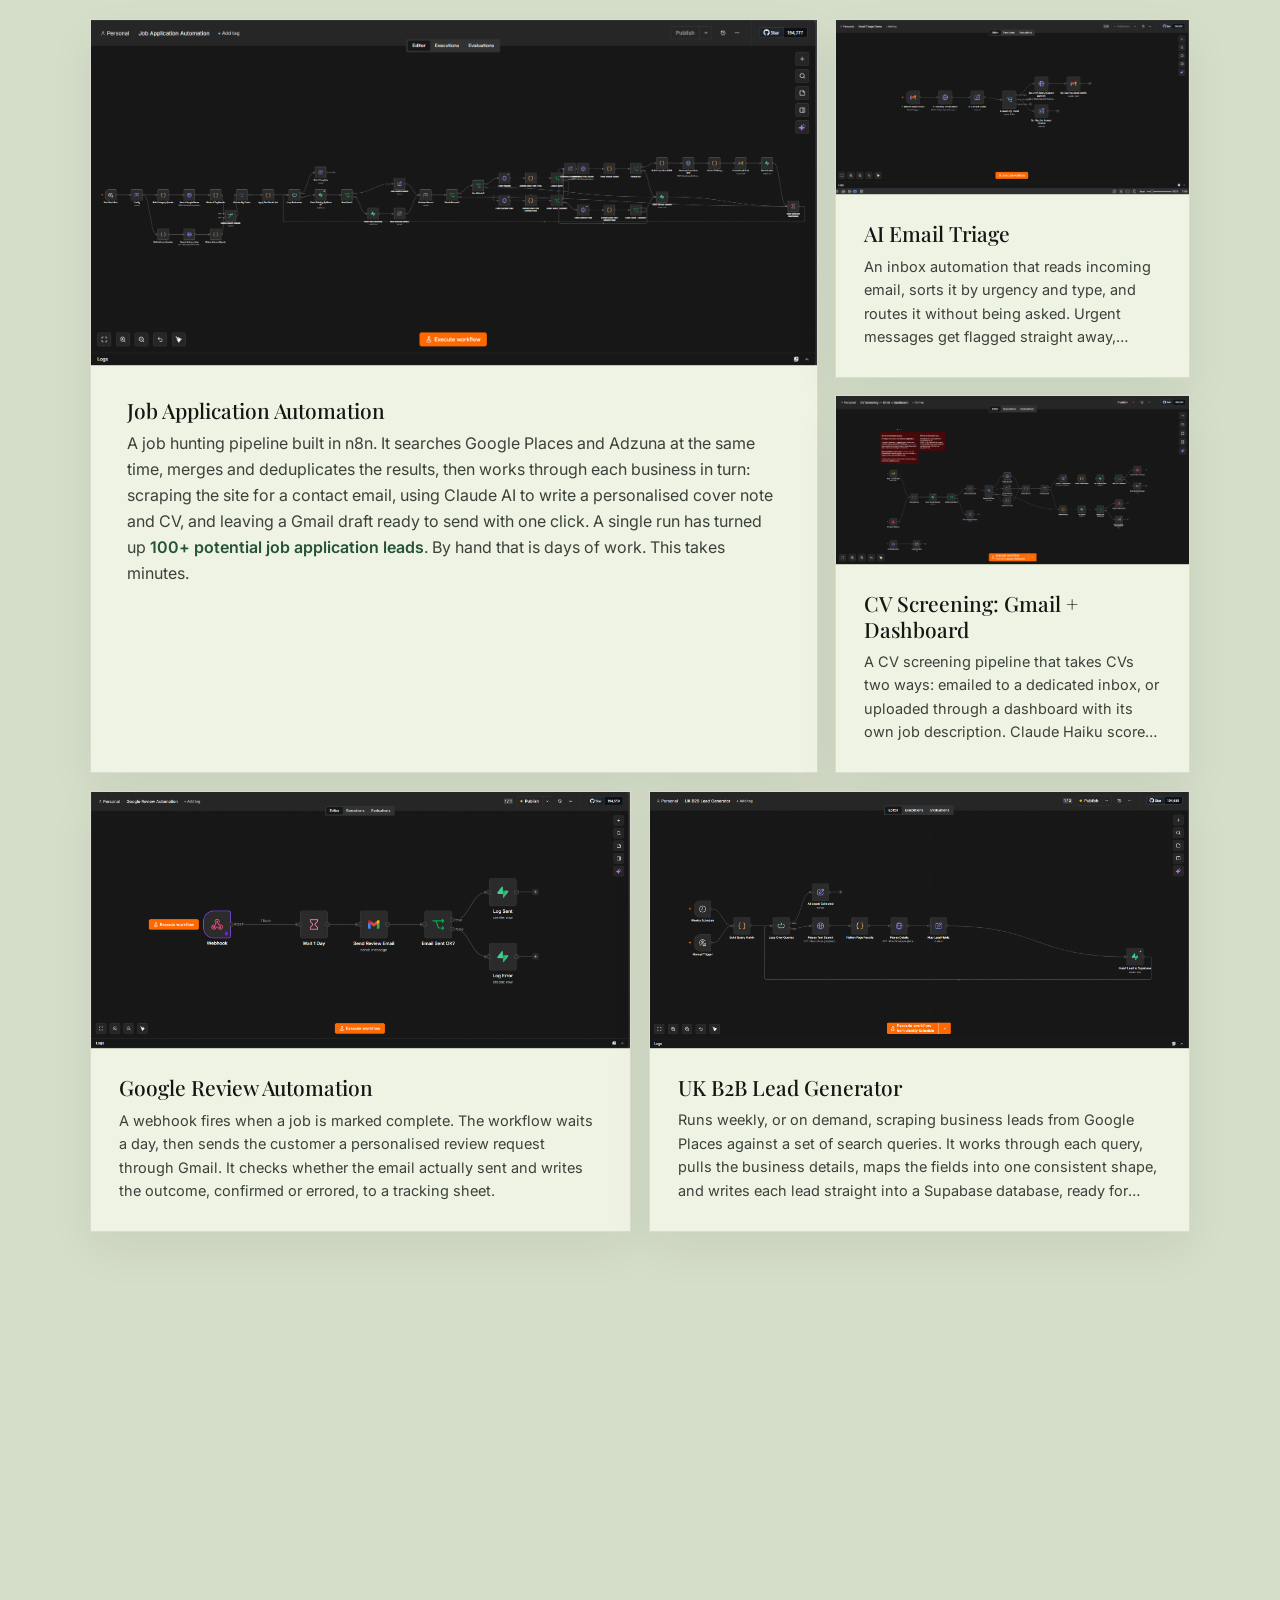
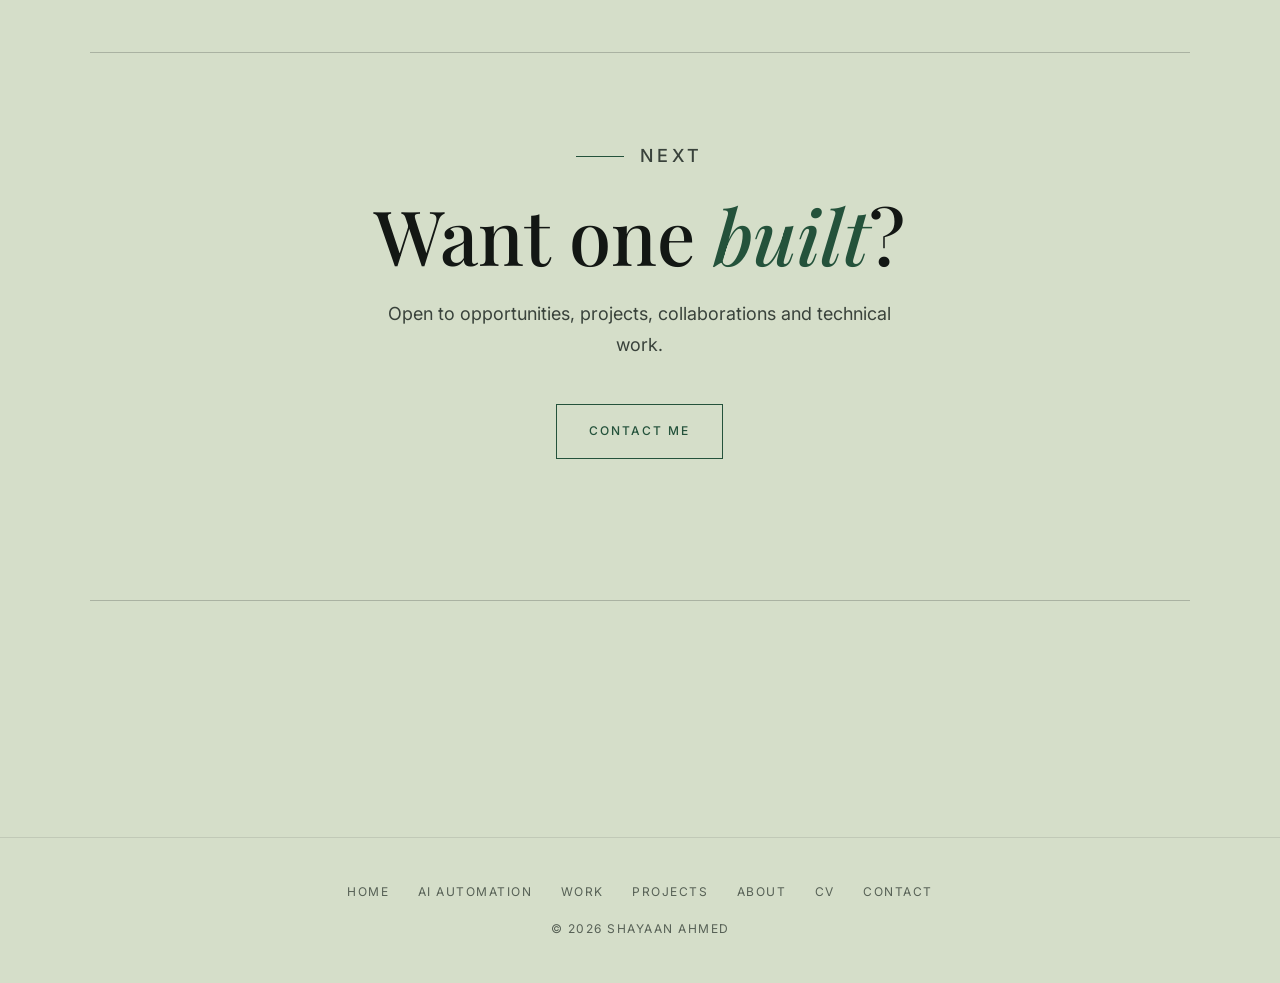
==== commit 5c040676: "Give the site a favicon: the JJBA mark from the navbar The site had no icon of any kind, so every ta" ====
--- a/automation.html
+++ b/automation.html
@@ -15,6 +15,16 @@
     <meta name="twitter:title" content="AI Automation | Shayaan Ahmed">
     <meta name="twitter:description" content="AI automation with Shayaan Ahmed: the four steps from discovery to handover, the systems they produce, and the n8n workflows behind them.">
     <meta name="twitter:image" content="https://shayaanahm.github.io/me-outdoors.jpg">
+    <!-- Favicons, from the same JJBA mark the navbar uses. Generated from
+         old-site/JJBA.png (861x811), not the 96px copy in the repo root —
+         that one is sized for the navbar and upscales to mush.
+         The .ico carries 16/32/48 so the browser picks per context.
+         The home-screen icons are flattened onto --bg sage on purpose: iOS
+         ignores alpha and composites on black, so a transparent PNG there
+         ships as a black tile. -->
+    <link rel="icon" href="favicon.ico" sizes="16x16 32x32 48x48">
+    <link rel="icon" href="icon-192.png" type="image/png" sizes="192x192">
+    <link rel="apple-touch-icon" href="apple-touch-icon.png">
     <link rel="preconnect" href="https://fonts.googleapis.com">
     <link rel="preconnect" href="https://fonts.gstatic.com" crossorigin>
     <link rel="stylesheet" href="https://fonts.googleapis.com/css2?family=Inter:wght@400;500;600;700&family=Playfair+Display:ital,wght@0,500;0,600;0,700;1,500;1,600&display=swap">
--- a/home.css
+++ b/home.css
@@ -1555,7 +1555,18 @@
 }
 
 /* The play control. A drawn triangle in one consistent weight, not a
-   glyph or an emoji standing in for an icon. */
+   glyph or an emoji standing in for an icon.
+
+   Both posters are screenshots of real sites, so the disc has to survive
+   landing on ANY of it. At 0.72 alpha it didn't: the Premier hero headline
+   read straight through the middle of it, the 0.55-alpha ivory ring was
+   invisible against navy, and — worst — Premier's chat widget has a close
+   button burned into the poster a disc-width to the right, wearing a
+   crisp gold ring. The fake control read as more real than the real one.
+   Hence near-opaque with a full-strength ring. A drop shadow was tried
+   here too and removed: with the disc already opaque the shadow only
+   added a halo that smeared the headline passing behind it. One or the
+   other — a defined edge, not edge plus soft elevation. */
 .vplay-btn {
     position: absolute;
     left: 50%;
@@ -1566,16 +1577,18 @@
     display: grid;
     place-items: center;
     border-radius: 50%;
-    background: rgba(18, 33, 26, 0.72);
-    border: 1px solid rgba(242, 239, 230, 0.55);
+    background: rgba(18, 33, 26, 0.9);
+    border: 1.5px solid rgba(242, 239, 230, 0.92);
     transition: background 0.4s var(--ease), transform 0.4s var(--ease), border-color 0.4s var(--ease);
 }
 
 .vplay-btn svg {
-    width: 22px;
-    height: 22px;
+    /* ~38% of the disc. At 22px (30%) the triangle floated in the middle of
+       an otherwise empty circle and the whole control read as unfinished. */
+    width: 28px;
+    height: 28px;
     fill: var(--panel-ink);
-    margin-left: 3px;
+    margin-left: 4px;
 }
 
 .vplay:hover .vplay-btn,
